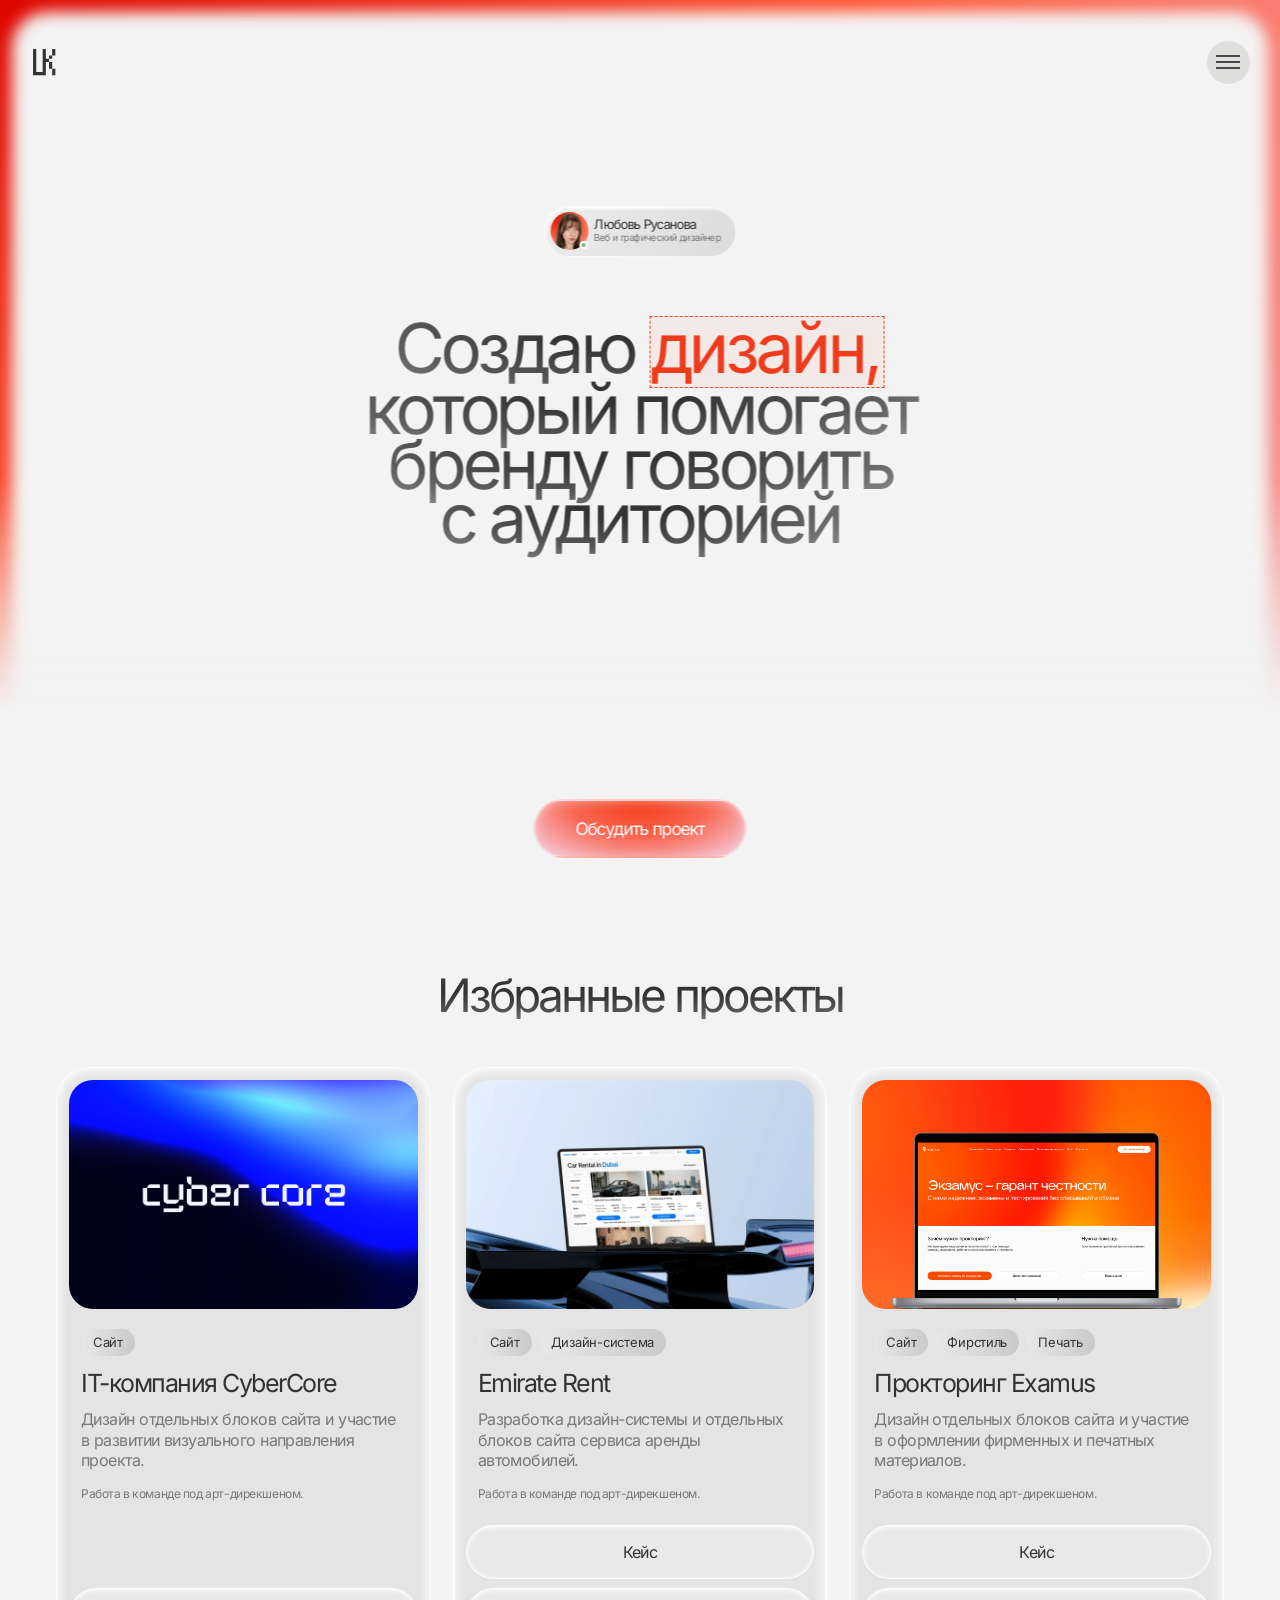
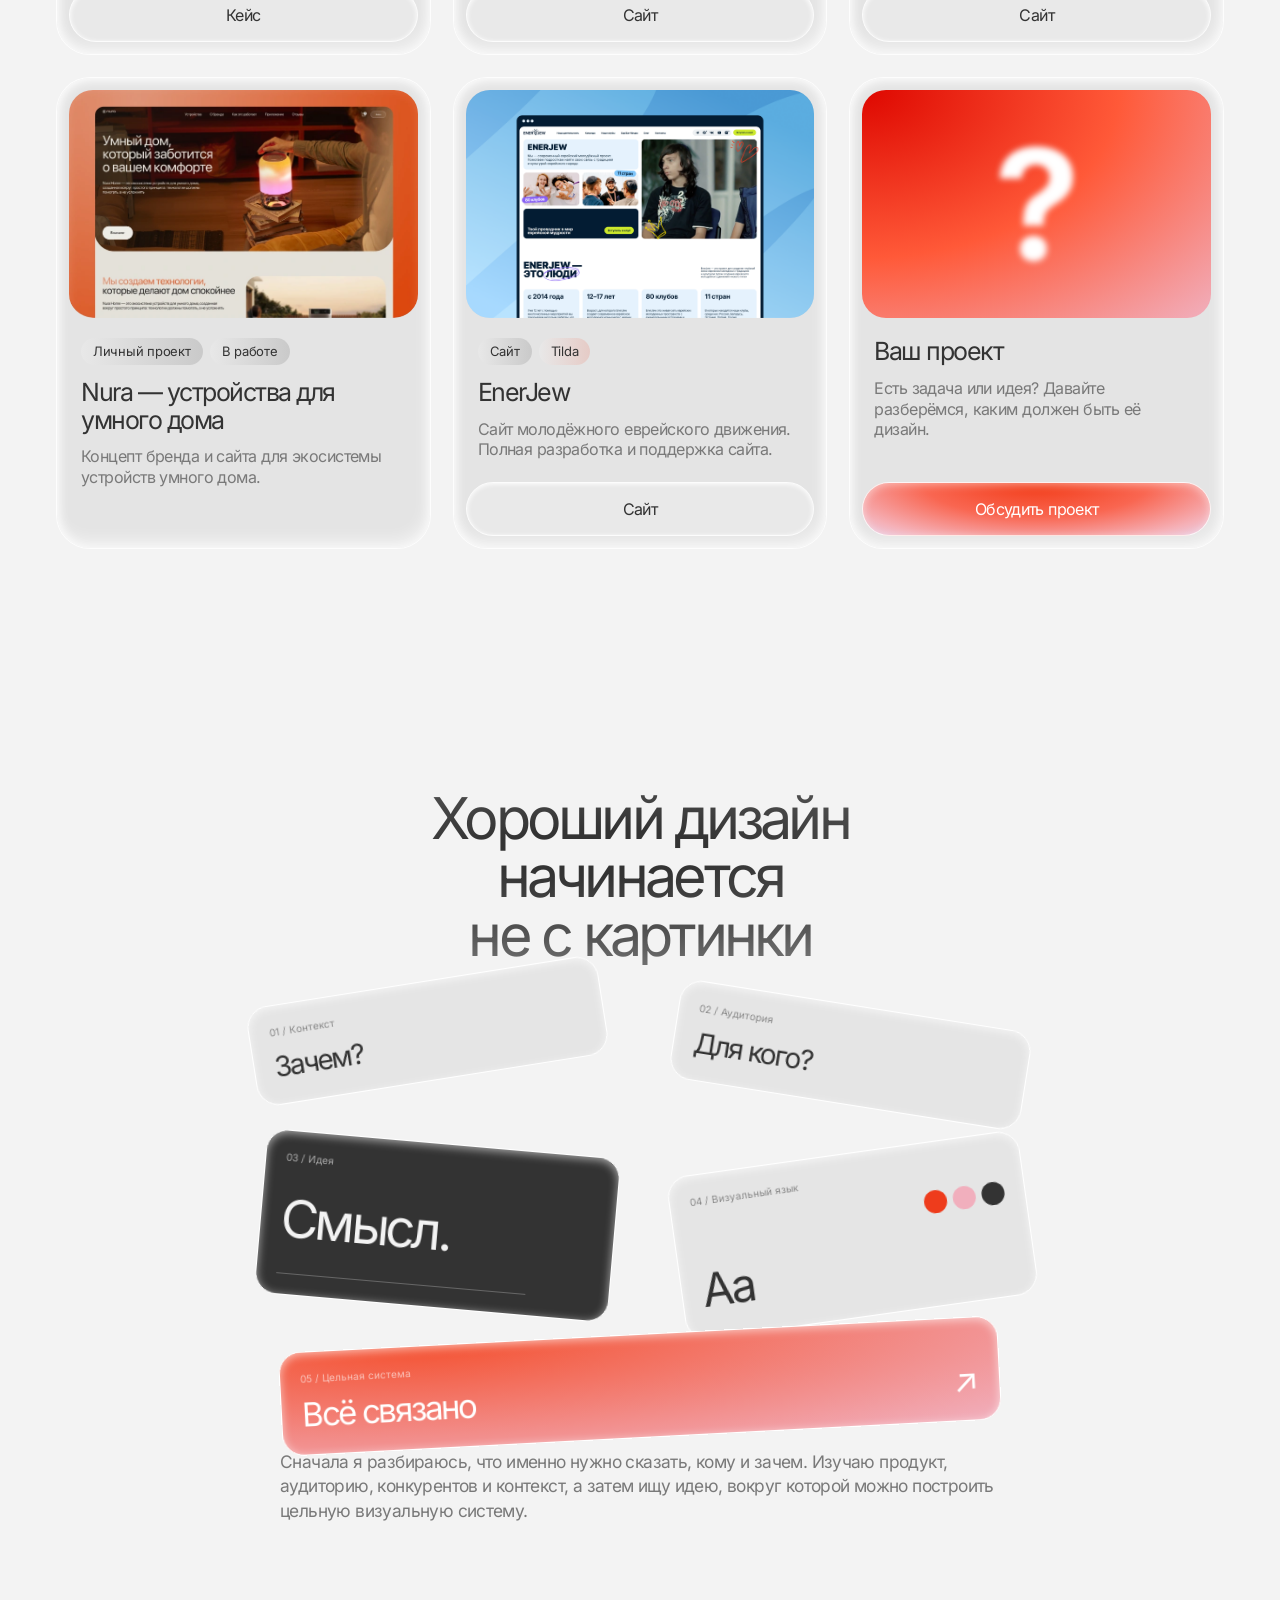
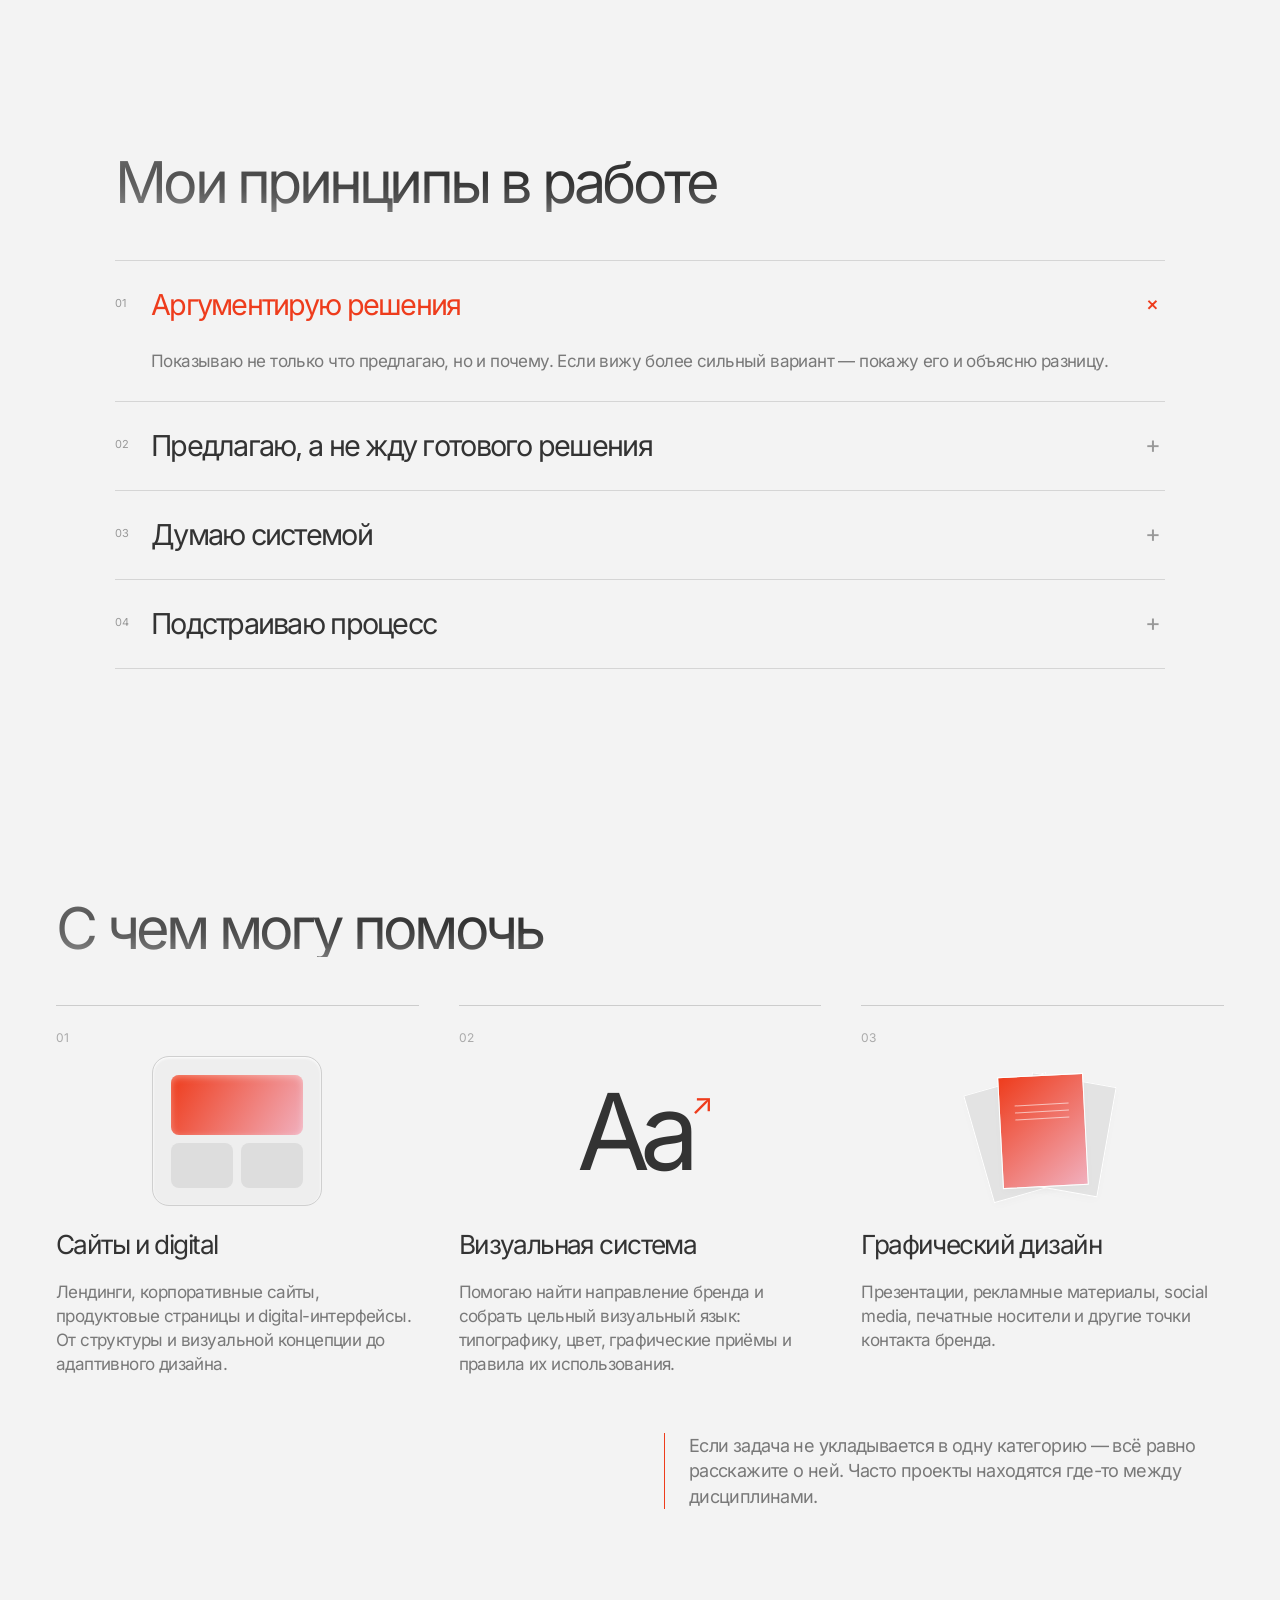
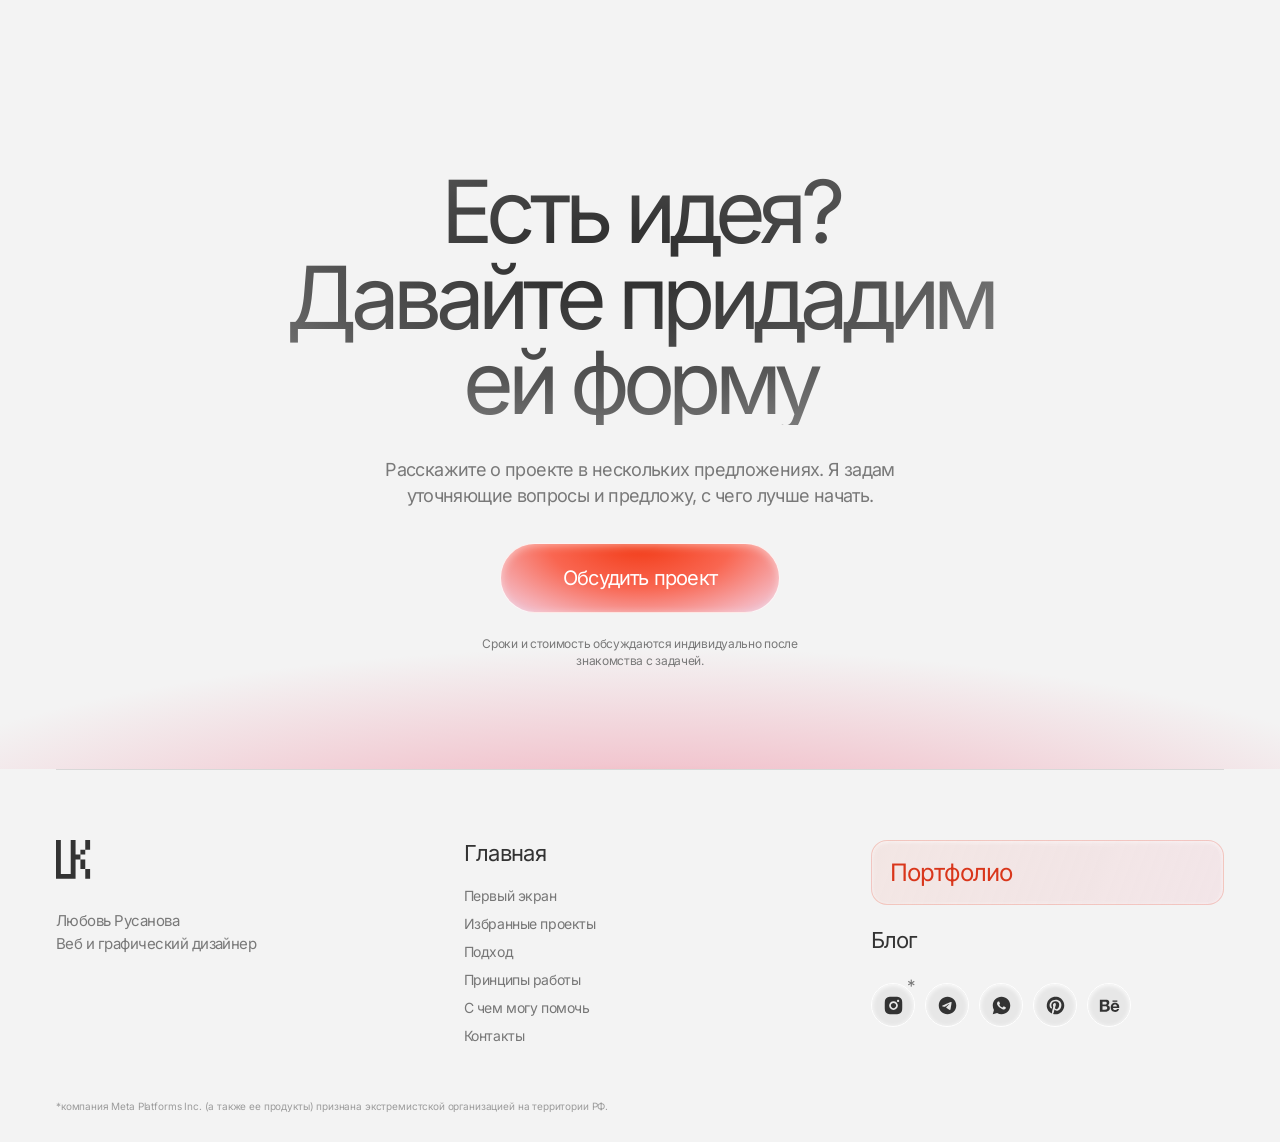
==== index.html @ 7ffeb64b "Update portfolio projects, navigation and visual refinements" ====
<!doctype html>
<html lang="ru">
<head>
  <meta charset="UTF-8">
  <meta name="viewport" content="width=device-width, initial-scale=1">
  <meta name="theme-color" content="#f3f3f3">
  <meta name="description" content="Любовь Русанова — веб и графический дизайнер. Создаю дизайн, который помогает бренду говорить с аудиторией.">
  <title>Любовь Русанова — дизайнер</title>
  <link rel="icon" type="image/svg+xml" href="assets/LK.svg">
  <link rel="preload" href="assets/inter.ttf" as="font" type="font/ttf" crossorigin>
  <link rel="stylesheet" href="style.css">
  <link rel="stylesheet" href="sections.css">
  <link rel="stylesheet" href="pages.css">
<link rel="stylesheet" href="/refinements.css">
</head>
<body>
    <header class="header entrance">
      <a class="logo" href="/#home" aria-label="Любовь Русанова — главная">
        <img src="/assets/LK.svg" width="21" height="24" alt="LK">
        <img class="glitch-part glitch-a" src="/assets/LK.svg" alt="" aria-hidden="true">
        <img class="glitch-part glitch-b" src="/assets/LK.svg" alt="" aria-hidden="true">
      </a>
      <button class="menu" type="button" aria-label="Открыть меню" aria-expanded="false" aria-controls="site-menu"><svg class="menu-icon" width="24" height="14" viewBox="0 0 24 14" aria-hidden="true"><path d="M0 1H24 M0 7H24 M0 13H24" fill="none" stroke="currentColor" stroke-width="2" shape-rendering="crispEdges"/></svg></button>
    </header>
    <nav class="menu-panel" id="site-menu" aria-label="Навигация по сайту" hidden><div class="nav-home"><a href="/">Главная</a><details><summary aria-label="Разделы главной страницы"><svg class="home-chevron" viewBox="0 0 24 24" aria-hidden="true"><path d="m6 9 6 6 6-6"/></svg></summary><div class="home-subnav"><a href="/#home">Первый экран</a><a href="/#projects">Избранные проекты</a><a href="/#approach">Подход</a><a href="/#collaboration">Принципы работы</a><a href="/#services">С чем могу помочь</a><a href="/#contact">Контакты</a></div></details></div><a class="portfolio-nav" href="/#projects">Портфолио <span class="portfolio-arrow" aria-hidden="true">→</span></a><a class="blog-nav" href="/blog/">Блог <span class="nav-arrow" aria-hidden="true">→</span></a><div class="nav-socials" aria-label="Социальные сети"><a class="social-circle" href="https://www.instagram.com/lyubakravchuk" target="_blank" rel="noopener noreferrer" aria-label="Instagram*"><svg aria-hidden="true" viewBox="0 0 24 24" fill="currentColor" xmlns="http://www.w3.org/2000/svg"><path d="M13.0281 2.00073C14.1535 2.00259 14.7238 2.00855 15.2166 2.02322L15.4107 2.02956C15.6349 2.03753 15.8561 2.04753 16.1228 2.06003C17.1869 2.1092 17.9128 2.27753 18.5503 2.52503C19.2094 2.7792 19.7661 3.12253 20.3219 3.67837C20.8769 4.2342 21.2203 4.79253 21.4753 5.45003C21.7219 6.0867 21.8903 6.81337 21.9403 7.87753C21.9522 8.1442 21.9618 8.3654 21.9697 8.58964L21.976 8.78373C21.9906 9.27647 21.9973 9.84686 21.9994 10.9723L22.0002 11.7179C22.0003 11.809 22.0003 11.903 22.0003 12L22.0002 12.2821L21.9996 13.0278C21.9977 14.1532 21.9918 14.7236 21.9771 15.2163L21.9707 15.4104C21.9628 15.6347 21.9528 15.8559 21.9403 16.1225C21.8911 17.1867 21.7219 17.9125 21.4753 18.55C21.2211 19.2092 20.8769 19.7659 20.3219 20.3217C19.7661 20.8767 19.2069 21.22 18.5503 21.475C17.9128 21.7217 17.1869 21.89 16.1228 21.94C15.8561 21.9519 15.6349 21.9616 15.4107 21.9694L15.2166 21.9757C14.7238 21.9904 14.1535 21.997 13.0281 21.9992L12.2824 22C12.1913 22 12.0973 22 12.0003 22L11.7182 22L10.9725 21.9993C9.8471 21.9975 9.27672 21.9915 8.78397 21.9768L8.58989 21.9705C8.36564 21.9625 8.14444 21.9525 7.87778 21.94C6.81361 21.8909 6.08861 21.7217 5.45028 21.475C4.79194 21.2209 4.23444 20.8767 3.67861 20.3217C3.12278 19.7659 2.78028 19.2067 2.52528 18.55C2.27778 17.9125 2.11028 17.1867 2.06028 16.1225C2.0484 15.8559 2.03871 15.6347 2.03086 15.4104L2.02457 15.2163C2.00994 14.7236 2.00327 14.1532 2.00111 13.0278L2.00098 10.9723C2.00284 9.84686 2.00879 9.27647 2.02346 8.78373L2.02981 8.58964C2.03778 8.3654 2.04778 8.1442 2.06028 7.87753C2.10944 6.81253 2.27778 6.08753 2.52528 5.45003C2.77944 4.7917 3.12278 4.2342 3.67861 3.67837C4.23444 3.12253 4.79278 2.78003 5.45028 2.52503C6.08778 2.27753 6.81278 2.11003 7.87778 2.06003C8.14444 2.04816 8.36564 2.03847 8.58989 2.03062L8.78397 2.02433C9.27672 2.00969 9.8471 2.00302 10.9725 2.00086L13.0281 2.00073ZM12.0003 7.00003C9.23738 7.00003 7.00028 9.23956 7.00028 12C7.00028 14.7629 9.23981 17 12.0003 17C14.7632 17 17.0003 14.7605 17.0003 12C17.0003 9.23713 14.7607 7.00003 12.0003 7.00003ZM12.0003 9.00003C13.6572 9.00003 15.0003 10.3427 15.0003 12C15.0003 13.6569 13.6576 15 12.0003 15C10.3434 15 9.00028 13.6574 9.00028 12C9.00028 10.3431 10.3429 9.00003 12.0003 9.00003ZM17.2503 5.50003C16.561 5.50003 16.0003 6.05994 16.0003 6.74918C16.0003 7.43843 16.5602 7.9992 17.2503 7.9992C17.9395 7.9992 18.5003 7.4393 18.5003 6.74918C18.5003 6.05994 17.9386 5.49917 17.2503 5.50003Z"/></svg><sup aria-hidden="true">*</sup></a><a class="social-circle" href="https://t.me/lyubakravchuk" target="_blank" rel="noopener noreferrer" aria-label="Telegram"><svg aria-hidden="true" viewBox="0 0 24 24" fill="currentColor" xmlns="http://www.w3.org/2000/svg"><path d="M22 12C22 17.5228 17.5228 22 12 22C6.47715 22 2 17.5228 2 12C2 6.47715 6.47715 2 12 2C17.5228 2 22 6.47715 22 12ZM12.3584 9.38246C11.3857 9.78702 9.4418 10.6244 6.5266 11.8945C6.05321 12.0827 5.80524 12.2669 5.78266 12.4469C5.74451 12.7513 6.12561 12.8711 6.64458 13.0343C6.71517 13.0565 6.78832 13.0795 6.8633 13.1039C7.37388 13.2698 8.06071 13.464 8.41776 13.4717C8.74164 13.4787 9.10313 13.3452 9.50222 13.0711C12.226 11.2325 13.632 10.3032 13.7203 10.2832C13.7826 10.269 13.8689 10.2513 13.9273 10.3032C13.9858 10.3552 13.98 10.4536 13.9739 10.48C13.9361 10.641 12.4401 12.0318 11.666 12.7515C11.4351 12.9661 11.2101 13.1853 10.9833 13.4039C10.509 13.8611 10.1533 14.204 11.003 14.764C11.8644 15.3317 12.7323 15.8982 13.5724 16.4971C13.9867 16.7925 14.359 17.0579 14.8188 17.0156C15.0861 16.991 15.3621 16.7397 15.5022 15.9903C15.8335 14.2193 16.4847 10.3821 16.6352 8.80083C16.6484 8.6623 16.6318 8.485 16.6185 8.40717C16.6052 8.32934 16.5773 8.21844 16.4762 8.13635C16.3563 8.03913 16.1714 8.01863 16.0887 8.02009C15.7125 8.02672 15.1355 8.22737 12.3584 9.38246Z"/></svg></a><a class="social-circle" href="https://wa.me/77751026931?text=" target="_blank" rel="noopener noreferrer" aria-label="WhatsApp"><svg aria-hidden="true" viewBox="0 0 24 24" fill="currentColor" xmlns="http://www.w3.org/2000/svg"><path d="M12.001 2C17.5238 2 22.001 6.47715 22.001 12C22.001 17.5228 17.5238 22 12.001 22C10.1671 22 8.44851 21.5064 6.97086 20.6447L2.00516 22L3.35712 17.0315C2.49494 15.5536 2.00098 13.8345 2.00098 12C2.00098 6.47715 6.47813 2 12.001 2ZM8.59339 7.30019L8.39232 7.30833C8.26293 7.31742 8.13607 7.34902 8.02057 7.40811C7.93392 7.45244 7.85348 7.51651 7.72709 7.63586C7.60774 7.74855 7.53857 7.84697 7.46569 7.94186C7.09599 8.4232 6.89729 9.01405 6.90098 9.62098C6.90299 10.1116 7.03043 10.5884 7.23169 11.0336C7.63982 11.9364 8.31288 12.8908 9.20194 13.7759C9.4155 13.9885 9.62473 14.2034 9.85034 14.402C10.9538 15.3736 12.2688 16.0742 13.6907 16.4482C13.6907 16.4482 14.2507 16.5342 14.2589 16.5347C14.4444 16.5447 14.6296 16.5313 14.8153 16.5218C15.1066 16.5068 15.391 16.428 15.6484 16.2909C15.8139 16.2028 15.8922 16.159 16.0311 16.0714C16.0311 16.0714 16.0737 16.0426 16.1559 15.9814C16.2909 15.8808 16.3743 15.81 16.4866 15.6934C16.5694 15.6074 16.6406 15.5058 16.6956 15.3913C16.7738 15.2281 16.8525 14.9166 16.8838 14.6579C16.9077 14.4603 16.9005 14.3523 16.8979 14.2854C16.8936 14.1778 16.8047 14.0671 16.7073 14.0201L16.1258 13.7587C16.1258 13.7587 15.2563 13.3803 14.7245 13.1377C14.6691 13.1124 14.6085 13.1007 14.5476 13.097C14.4142 13.0888 14.2647 13.1236 14.1696 13.2238C14.1646 13.2218 14.0984 13.279 13.3749 14.1555C13.335 14.2032 13.2415 14.3069 13.0798 14.2972C13.0554 14.2955 13.0311 14.292 13.0074 14.2858C12.9419 14.2685 12.8781 14.2457 12.8157 14.2193C12.692 14.1668 12.6486 14.1469 12.5641 14.1105C11.9868 13.8583 11.457 13.5209 10.9887 13.108C10.8631 12.9974 10.7463 12.8783 10.6259 12.7616C10.2057 12.3543 9.86169 11.9211 9.60577 11.4938C9.5918 11.4705 9.57027 11.4368 9.54708 11.3991C9.50521 11.331 9.45903 11.25 9.44455 11.1944C9.40738 11.0473 9.50599 10.9291 9.50599 10.9291C9.50599 10.9291 9.74939 10.663 9.86248 10.5183C9.97128 10.379 10.0652 10.2428 10.125 10.1457C10.2428 9.95633 10.2801 9.76062 10.2182 9.60963C9.93764 8.92565 9.64818 8.24536 9.34986 7.56894C9.29098 7.43545 9.11585 7.33846 8.95659 7.32007C8.90265 7.31384 8.84875 7.30758 8.79459 7.30402C8.66053 7.29748 8.5262 7.29892 8.39232 7.30833L8.59339 7.30019Z"/></svg></a><a class="social-circle" href="https://ru.pinterest.com/lubovwebdesign/" target="_blank" rel="noopener noreferrer" aria-label="Pinterest"><svg aria-hidden="true" viewBox="0 0 24 24" fill="currentColor" xmlns="http://www.w3.org/2000/svg"><path d="M13.3717 2.09442C8.42512 1.41268 3.73383 4.48505 2.38064 9.29256C1.02745 14.1001 3.42711 19.1692 8.00271 21.1689C7.94264 20.4008 7.99735 19.628 8.16502 18.8761C8.34964 18.0374 9.46121 13.4132 9.46121 13.4132C9.23971 12.9173 9.12893 12.379 9.13659 11.8359C9.13659 10.3509 9.99353 9.24295 11.0597 9.24295C11.4472 9.23718 11.8181 9.40028 12.0758 9.68981C12.3335 9.97934 12.4526 10.3667 12.402 10.751C12.402 11.6512 11.8236 13.0131 11.5228 14.2903C11.4014 14.7656 11.5131 15.2703 11.8237 15.65C12.1343 16.0296 12.6069 16.2389 13.0967 16.2139C14.9944 16.2139 16.2675 13.7825 16.2675 10.9126C16.2675 8.71205 14.8098 7.0655 12.1243 7.0655C10.826 7.01531 9.56388 7.4996 8.63223 8.40543C7.70057 9.31126 7.18084 10.5595 7.19423 11.859C7.16563 12.5722 7.39566 13.2717 7.84194 13.8287C8.01361 13.9564 8.07985 14.1825 8.00425 14.3827C7.9581 14.5673 7.84194 15.0059 7.79578 15.1675C7.77632 15.278 7.70559 15.3728 7.60516 15.4228C7.50473 15.4729 7.38651 15.4724 7.28654 15.4214C5.9019 14.8674 5.24957 13.3439 5.24957 11.6051C5.24957 8.75822 7.63424 5.3497 12.4036 5.3497C16.1998 5.3497 18.723 8.1273 18.723 11.0972C18.723 15.0059 16.5468 17.9451 13.3298 17.9451C12.3526 17.9761 11.4273 17.5061 10.8759 16.6986C10.8759 16.6986 10.2974 19.0146 10.1835 19.4531C9.95101 20.2099 9.60779 20.9281 9.16505 21.5844C10.0877 21.8643 11.0471 22.0044 12.0113 22C14.6636 22.0017 17.2078 20.9484 19.0829 19.072C20.958 17.1957 22.0099 14.6504 22.0069 11.9975C22.004 7.00306 18.3183 2.77616 13.3717 2.09442Z"/></svg></a><a class="social-circle" href="https://www.behance.net/lyubakravchuk" target="_blank" rel="noopener noreferrer" aria-label="Behance"><svg aria-hidden="true" viewBox="0 0 24 24" fill="currentColor" xmlns="http://www.w3.org/2000/svg"><path d="M7.44262 5.34998C8.08197 5.34998 8.67213 5.39945 9.21311 5.54786C9.7541 5.6468 10.1967 5.84468 10.5902 6.09203C10.9836 6.33938 11.2787 6.68566 11.4754 7.13089C11.6721 7.57612 11.7705 8.12029 11.7705 8.71393C11.7705 9.40651 11.623 10.0002 11.2787 10.4454C10.9836 10.8906 10.4918 11.2864 9.90164 11.5832C10.7377 11.8305 11.377 12.2758 11.7705 12.8694C12.1639 13.463 12.4098 14.2051 12.4098 15.0461C12.4098 15.7387 12.2623 16.3323 12.0164 16.827C11.7705 17.3217 11.377 17.7669 10.9344 18.0638C10.4918 18.3606 9.95082 18.6079 9.36066 18.7563C8.77049 18.9047 8.18033 19.0037 7.59016 19.0037H1V5.34998H7.44262ZM7.04918 10.8906C7.59016 10.8906 8.03279 10.7422 8.37705 10.4949C8.72131 10.2475 8.86885 9.80227 8.86885 9.2581C8.86885 8.96128 8.81967 8.66446 8.72131 8.46658C8.62295 8.2687 8.47541 8.12029 8.27869 7.97188C8.08197 7.87294 7.88525 7.774 7.63934 7.72453C7.39344 7.67506 7.14754 7.67506 6.85246 7.67506H4V10.8906H7.04918ZM7.19672 16.7281C7.4918 16.7281 7.78689 16.6786 8.03279 16.6291C8.27869 16.5797 8.52459 16.4807 8.72131 16.3323C8.91803 16.1839 9.06557 16.0355 9.21311 15.7881C9.31148 15.5408 9.40984 15.244 9.40984 14.8977C9.40984 14.2051 9.21312 13.7104 8.81967 13.3641C8.42623 13.0673 7.88525 12.9189 7.2459 12.9189H4V16.7281H7.19672ZM16.6885 16.6786C17.082 17.0744 17.6721 17.2722 18.459 17.2722C19 17.2722 19.4918 17.1238 19.8852 16.8765C20.2787 16.5797 20.5246 16.2828 20.623 15.986H23.0328C22.6393 17.1733 22.0492 18.0143 21.2623 18.5585C20.4754 19.0532 19.541 19.35 18.4098 19.35C17.6229 19.35 16.9344 19.2016 16.2951 18.9542C15.6557 18.7069 15.1639 18.3606 14.7213 17.8659C14.2787 17.4206 13.9344 16.8765 13.7377 16.2334C13.4918 15.5903 13.3934 14.8977 13.3934 14.1062C13.3934 13.3641 13.4918 12.6715 13.7377 12.0284C13.9836 11.3853 14.3279 10.8411 14.7705 10.3464C15.2131 9.90121 15.7541 9.50545 16.3443 9.2581C16.9836 9.01075 17.6229 8.86234 18.4098 8.86234C19.2459 8.86234 19.9836 9.01075 20.623 9.35704C21.2623 9.70333 21.7541 10.0991 22.1475 10.6927C22.541 11.2369 22.8361 11.88 23.0328 12.5726C23.1311 13.2652 23.1803 13.9577 23.1311 14.7493H16C16 15.5408 16.2951 16.2828 16.6885 16.6786ZM19.7869 11.4843C19.4426 11.138 18.9016 10.9401 18.2623 10.9401C17.8197 10.9401 17.4754 11.039 17.1803 11.1874C16.8852 11.3358 16.6885 11.5337 16.4918 11.7316C16.2951 11.9295 16.1967 12.1768 16.1475 12.4242C16.0984 12.6715 16.0492 12.8694 16.0492 13.0673H20.4754C20.3771 12.3252 20.1311 11.8305 19.7869 11.4843ZM15.459 6.2899H20.9672V7.62559H15.459V6.2899Z"/></svg></a></div></nav>
  <main>
  <section class="hero" id="home" aria-label="Любовь Русанова — дизайнер">
    <div class="edge-glow" aria-hidden="true"></div>
    <div class="profile entrance">
      <div class="avatar"><img src="assets/portrait.png" alt="Любовь Русанова"><span class="status" aria-label="Открыта к проектам"></span></div>
      <div class="profile-copy"><div class="name">Любовь Русанова</div><div class="role">Веб и графический дизайнер</div></div>
    </div>
    <h1 class="headline entrance"><span class="line first">Создаю <span class="selected">дизайн,<span class="designer-cursor" aria-hidden="true"><svg width="25" height="30" viewBox="0 0 25 30"><defs><linearGradient id="cursor-gradient" x2=".6" y2="1"><stop stop-color="#ee3c1c"/><stop offset="1" stop-color="#f1afbd"/></linearGradient></defs><path d="M2 2 22 17 12 18 7 27Z" fill="url(#cursor-gradient)" stroke="#fff" stroke-width="1.3"/></svg><span>Любовь</span></span></span></span><span class="line second">который помогает</span><span class="line third">бренду говорить</span><span class="line fourth">с аудиторией</span></h1>
    <a class="cta entrance" href="https://t.me/lyubakravchuk" target="_blank" rel="noopener noreferrer">Обсудить проект</a>
  </section>

  <section class="projects section-shell" id="projects" aria-labelledby="projects-heading">
    <div class="section-heading reveal"><h2 id="projects-heading">Избранные проекты</h2></div>
    <div class="project-grid">
      <article class="project-card reveal" data-project="cybercore">
        <img class="project-image" src="assets/cybercore-cover.png" alt="IT-компания CyberCore — превью проекта" width="754" height="494" loading="lazy">
        <div class="project-copy"><div class="tags"><span>Сайт</span></div>
        <h3>IT-компания CyberCore</h3><p>Дизайн отдельных блоков сайта и участие в развитии визуального направления проекта.</p><p class="project-note">Работа в команде под арт-дирекшеном.</p></div>
        
      <div class="project-actions"><a class="soft-button" href="https://www.behance.net/gallery/222934079/CYBER-CORE-Brand-identity-Web-design" target="_blank" rel="noopener noreferrer">Кейс</a></div></article>
      <article class="project-card reveal" data-project="emirate">
        <img class="project-image" src="assets/emirate.webp" alt="Аренда автомобилей в Дубае — превью проекта" width="754" height="494" loading="lazy">
        <div class="project-copy"><div class="tags"><span>Сайт</span><span>Дизайн-система</span></div>
        <h3>Emirate Rent</h3><p>Разработка дизайн-системы и отдельных блоков сайта сервиса аренды автомобилей.</p><p class="project-note">Работа в команде под арт-дирекшеном.</p></div>
        
      <div class="project-actions"><a class="soft-button" href="https://www.behance.net/gallery/212806997/Emiraterent-Car-Rental-Service-in-Dubai" target="_blank" rel="noopener noreferrer">Кейс</a><a class="soft-button" href="http://emiarate.rent/" target="_blank" rel="noopener noreferrer">Сайт</a></div></article>
      <article class="project-card reveal" data-project="examus">
        <img class="project-image" src="assets/examus-cover.png" alt="Прокторинг Examus — превью проекта" width="754" height="494" loading="lazy">
        <div class="project-copy"><div class="tags"><span>Сайт</span><span>Фирстиль</span><span>Печать</span></div>
        <h3>Прокторинг Examus</h3><p>Дизайн отдельных блоков сайта и участие в оформлении фирменных и печатных материалов.</p><p class="project-note">Работа в команде под арт-дирекшеном.</p></div>
        
      <div class="project-actions"><a class="soft-button" href="https://www.behance.net/gallery/212358379/sistema-proktoringa-ekzamus-rebrending" target="_blank" rel="noopener noreferrer">Кейс</a><a class="soft-button" href="https://ru.examus.net/" target="_blank" rel="noopener noreferrer">Сайт</a></div></article>
      <article class="project-card reveal" data-project="nura">
        <img class="project-image" src="assets/nura.webp" alt="Nura — устройства для умного дома — превью проекта" width="754" height="494" loading="lazy">
        <div class="project-copy"><div class="tags"><span>Личный проект</span><span>В работе</span></div>
        <h3>Nura — устройства для умного дома</h3><p>Концепт бренда и сайта для экосистемы устройств умного дома.</p></div>
        
      </article>
      <article class="project-card reveal" data-project="enerjew"><img class="project-image" src="assets/enerjew-cover.png" alt="Сайт молодёжного еврейского движения EnerJew" loading="lazy"><div class="project-copy"><div class="tags"><span>Сайт</span><span class="tag-accent">Tilda</span></div><h3>EnerJew</h3><p>Сайт молодёжного еврейского движения. Полная разработка и поддержка сайта.</p></div><div class="project-actions"><a class="soft-button" href="https://enerjew.org" target="_blank" rel="noopener noreferrer">Сайт</a></div></article>
<article class="project-card project-invite reveal">
        <div class="project-question" aria-hidden="true"><div class="floating-symbol"><span class="question-symbol">?</span><span class="heart-symbol"></span></div></div>
        <div class="invite-copy"><div class="project-copy"><h3>Ваш проект</h3><p>Есть задача или идея? Давайте разберёмся, каким должен быть её дизайн.</p></div><a class="glow-button" href="https://t.me/lyubakravchuk" target="_blank" rel="noopener noreferrer">Обсудить проект</a></div>
      </article>
    </div>
  </section>
<section class="approach section-shell" id="approach" aria-labelledby="approach-heading"><div class="approach-stack"><div class="reveal"><h2 id="approach-heading">Хороший дизайн<br>начинается<br><span class="muted">не с картинки</span></h2></div><div class="assembly" aria-label="От отдельных элементов к цельной визуальной системе"><div class="assembly-board" aria-hidden="true">
          <div class="piece piece-a"><span>01 / Контекст</span><b>Зачем?</b></div>
          <div class="piece piece-b"><span>02 / Аудитория</span><b>Для кого?</b></div>
          <div class="piece piece-c"><span>03 / Идея</span><b>Смысл.</b><div class="type-line"></div></div>
          <div class="piece piece-d"><span>04 / Визуальный язык</span><div class="swatches"><i></i><i></i><i></i></div><b>Aa</b></div>
          <div class="piece piece-e"><span>05 / Цельная система</span><b>Всё связано <span>↗</span></b></div>
        </div></div><div class="approach-copy reveal"><p>Сначала я разбираюсь, что именно нужно сказать, кому и зачем. Изучаю продукт, аудиторию, конкурентов и контекст, а затем ищу идею, вокруг которой можно построить цельную визуальную систему.</p></div></div></section>
  <section class="collaboration section-shell" id="collaboration" aria-labelledby="collaboration-heading">
    <div class="section-heading reveal"><h2 id="collaboration-heading">Мои принципы в работе</h2></div>
    <div class="collaboration-grid">
      <div class="principles reveal">
        <details class="principle" name="principles" open><summary><span class="row-number">01</span><h3>Аргументирую решения</h3><span class="expand-icon" aria-hidden="true">+</span></summary><p>Показываю не только что предлагаю, но и почему. Если вижу более сильный вариант — покажу его и объясню разницу.</p></details>
        <details class="principle" name="principles"><summary><span class="row-number">02</span><h3>Предлагаю, а не жду готового решения</h3><span class="expand-icon" aria-hidden="true">+</span></summary><p>Ко мне необязательно приходить с идеальным ТЗ. Я задаю вопросы, помогаю собрать задачу и предлагаю варианты реализации.</p></details>
        <details class="principle" name="principles"><summary><span class="row-number">03</span><h3>Думаю системой</h3><span class="expand-icon" aria-hidden="true">+</span></summary><p>Мне важно, чтобы шрифт, цвет, композиция, графика и взаимодействие пользователя говорили на одном визуальном языке.</p></details>
        <details class="principle" name="principles"><summary><span class="row-number">04</span><h3>Подстраиваю процесс</h3><span class="expand-icon" aria-hidden="true">+</span></summary><p>Кому-то нужна максимальная прозрачность и регулярные созвоны, кому-то — короткие апдейты и минимум отвлечений. Формат коммуникации выбираем под проект.</p></details>
      </div>
    </div>
  </section>
  <section class="services section-shell" id="services" aria-labelledby="services-heading">
    <div class="section-heading reveal"><h2 id="services-heading">С чем могу помочь</h2></div>
    <div class="services-grid">
      <article class="service reveal"><span class="service-number">01</span><div class="service-symbol web-symbol" aria-hidden="true"><i></i><i></i><i></i></div><h3>Сайты и digital</h3><p>Лендинги, корпоративные сайты, продуктовые страницы и digital-интерфейсы. От структуры и визуальной концепции до адаптивного дизайна.</p></article>
      <article class="service reveal"><span class="service-number">02</span><div class="service-symbol type-symbol" aria-hidden="true">Aa<span>↗</span></div><h3>Визуальная система</h3><p>Помогаю найти направление бренда и собрать цельный визуальный язык: типографику, цвет, графические приёмы и правила их использования.</p></article>
      <article class="service reveal"><span class="service-number">03</span><div class="service-symbol print-symbol" aria-hidden="true"><i></i><i></i><i></i></div><h3>Графический дизайн</h3><p>Презентации, рекламные материалы, social media, печатные носители и другие точки контакта бренда.</p></article>
    </div>
    <p class="services-note reveal">Если задача не укладывается в одну категорию — всё равно расскажите о ней. Часто проекты находятся где-то между дисциплинами.</p>
  </section>
  
  
  <section class="contact-section" id="contact" aria-labelledby="contact-heading"><div class="contact-glow" aria-hidden="true"></div><div class="contact-content reveal"><h2 id="contact-heading">Есть идея?<br><span>Давайте придадим<br>ей форму</span></h2><p>Расскажите о проекте в нескольких предложениях. Я задам уточняющие вопросы и предложу, с чего лучше начать.</p><a class="glow-button" href="https://t.me/lyubakravchuk" target="_blank" rel="noopener noreferrer">Обсудить проект</a><p class="contact-note">Сроки и стоимость обсуждаются индивидуально после знакомства с задачей.</p></div></section>
  </main>

<footer class="site-footer"><div class="footer-main"><div class="footer-brand"><a href="/" aria-label="На главную"><img src="/assets/LK.svg" width="35" height="40" alt="LK"></a><p>Любовь Русанова<br>Веб и графический дизайнер</p></div><nav class="footer-home" aria-label="Разделы главной"><a class="footer-heading" href="/">Главная</a><a href="/#home">Первый экран</a><a href="/#projects">Избранные проекты</a><a href="/#approach">Подход</a><a href="/#collaboration">Принципы работы</a><a href="/#services">С чем могу помочь</a><a href="/#contact">Контакты</a></nav><div class="footer-other"><a class="portfolio-nav" href="/#projects">Портфолио <span class="portfolio-arrow" aria-hidden="true">→</span></a><a href="/blog/">Блог</a><div class="nav-socials" aria-label="Социальные сети"><a class="social-circle" href="https://www.instagram.com/lyubakravchuk" target="_blank" rel="noopener noreferrer" aria-label="Instagram*"><svg aria-hidden="true" viewBox="0 0 24 24" fill="currentColor" xmlns="http://www.w3.org/2000/svg"><path d="M13.0281 2.00073C14.1535 2.00259 14.7238 2.00855 15.2166 2.02322L15.4107 2.02956C15.6349 2.03753 15.8561 2.04753 16.1228 2.06003C17.1869 2.1092 17.9128 2.27753 18.5503 2.52503C19.2094 2.7792 19.7661 3.12253 20.3219 3.67837C20.8769 4.2342 21.2203 4.79253 21.4753 5.45003C21.7219 6.0867 21.8903 6.81337 21.9403 7.87753C21.9522 8.1442 21.9618 8.3654 21.9697 8.58964L21.976 8.78373C21.9906 9.27647 21.9973 9.84686 21.9994 10.9723L22.0002 11.7179C22.0003 11.809 22.0003 11.903 22.0003 12L22.0002 12.2821L21.9996 13.0278C21.9977 14.1532 21.9918 14.7236 21.9771 15.2163L21.9707 15.4104C21.9628 15.6347 21.9528 15.8559 21.9403 16.1225C21.8911 17.1867 21.7219 17.9125 21.4753 18.55C21.2211 19.2092 20.8769 19.7659 20.3219 20.3217C19.7661 20.8767 19.2069 21.22 18.5503 21.475C17.9128 21.7217 17.1869 21.89 16.1228 21.94C15.8561 21.9519 15.6349 21.9616 15.4107 21.9694L15.2166 21.9757C14.7238 21.9904 14.1535 21.997 13.0281 21.9992L12.2824 22C12.1913 22 12.0973 22 12.0003 22L11.7182 22L10.9725 21.9993C9.8471 21.9975 9.27672 21.9915 8.78397 21.9768L8.58989 21.9705C8.36564 21.9625 8.14444 21.9525 7.87778 21.94C6.81361 21.8909 6.08861 21.7217 5.45028 21.475C4.79194 21.2209 4.23444 20.8767 3.67861 20.3217C3.12278 19.7659 2.78028 19.2067 2.52528 18.55C2.27778 17.9125 2.11028 17.1867 2.06028 16.1225C2.0484 15.8559 2.03871 15.6347 2.03086 15.4104L2.02457 15.2163C2.00994 14.7236 2.00327 14.1532 2.00111 13.0278L2.00098 10.9723C2.00284 9.84686 2.00879 9.27647 2.02346 8.78373L2.02981 8.58964C2.03778 8.3654 2.04778 8.1442 2.06028 7.87753C2.10944 6.81253 2.27778 6.08753 2.52528 5.45003C2.77944 4.7917 3.12278 4.2342 3.67861 3.67837C4.23444 3.12253 4.79278 2.78003 5.45028 2.52503C6.08778 2.27753 6.81278 2.11003 7.87778 2.06003C8.14444 2.04816 8.36564 2.03847 8.58989 2.03062L8.78397 2.02433C9.27672 2.00969 9.8471 2.00302 10.9725 2.00086L13.0281 2.00073ZM12.0003 7.00003C9.23738 7.00003 7.00028 9.23956 7.00028 12C7.00028 14.7629 9.23981 17 12.0003 17C14.7632 17 17.0003 14.7605 17.0003 12C17.0003 9.23713 14.7607 7.00003 12.0003 7.00003ZM12.0003 9.00003C13.6572 9.00003 15.0003 10.3427 15.0003 12C15.0003 13.6569 13.6576 15 12.0003 15C10.3434 15 9.00028 13.6574 9.00028 12C9.00028 10.3431 10.3429 9.00003 12.0003 9.00003ZM17.2503 5.50003C16.561 5.50003 16.0003 6.05994 16.0003 6.74918C16.0003 7.43843 16.5602 7.9992 17.2503 7.9992C17.9395 7.9992 18.5003 7.4393 18.5003 6.74918C18.5003 6.05994 17.9386 5.49917 17.2503 5.50003Z"/></svg><sup aria-hidden="true">*</sup></a><a class="social-circle" href="https://t.me/lyubakravchuk" target="_blank" rel="noopener noreferrer" aria-label="Telegram"><svg aria-hidden="true" viewBox="0 0 24 24" fill="currentColor" xmlns="http://www.w3.org/2000/svg"><path d="M22 12C22 17.5228 17.5228 22 12 22C6.47715 22 2 17.5228 2 12C2 6.47715 6.47715 2 12 2C17.5228 2 22 6.47715 22 12ZM12.3584 9.38246C11.3857 9.78702 9.4418 10.6244 6.5266 11.8945C6.05321 12.0827 5.80524 12.2669 5.78266 12.4469C5.74451 12.7513 6.12561 12.8711 6.64458 13.0343C6.71517 13.0565 6.78832 13.0795 6.8633 13.1039C7.37388 13.2698 8.06071 13.464 8.41776 13.4717C8.74164 13.4787 9.10313 13.3452 9.50222 13.0711C12.226 11.2325 13.632 10.3032 13.7203 10.2832C13.7826 10.269 13.8689 10.2513 13.9273 10.3032C13.9858 10.3552 13.98 10.4536 13.9739 10.48C13.9361 10.641 12.4401 12.0318 11.666 12.7515C11.4351 12.9661 11.2101 13.1853 10.9833 13.4039C10.509 13.8611 10.1533 14.204 11.003 14.764C11.8644 15.3317 12.7323 15.8982 13.5724 16.4971C13.9867 16.7925 14.359 17.0579 14.8188 17.0156C15.0861 16.991 15.3621 16.7397 15.5022 15.9903C15.8335 14.2193 16.4847 10.3821 16.6352 8.80083C16.6484 8.6623 16.6318 8.485 16.6185 8.40717C16.6052 8.32934 16.5773 8.21844 16.4762 8.13635C16.3563 8.03913 16.1714 8.01863 16.0887 8.02009C15.7125 8.02672 15.1355 8.22737 12.3584 9.38246Z"/></svg></a><a class="social-circle" href="https://wa.me/77751026931?text=" target="_blank" rel="noopener noreferrer" aria-label="WhatsApp"><svg aria-hidden="true" viewBox="0 0 24 24" fill="currentColor" xmlns="http://www.w3.org/2000/svg"><path d="M12.001 2C17.5238 2 22.001 6.47715 22.001 12C22.001 17.5228 17.5238 22 12.001 22C10.1671 22 8.44851 21.5064 6.97086 20.6447L2.00516 22L3.35712 17.0315C2.49494 15.5536 2.00098 13.8345 2.00098 12C2.00098 6.47715 6.47813 2 12.001 2ZM8.59339 7.30019L8.39232 7.30833C8.26293 7.31742 8.13607 7.34902 8.02057 7.40811C7.93392 7.45244 7.85348 7.51651 7.72709 7.63586C7.60774 7.74855 7.53857 7.84697 7.46569 7.94186C7.09599 8.4232 6.89729 9.01405 6.90098 9.62098C6.90299 10.1116 7.03043 10.5884 7.23169 11.0336C7.63982 11.9364 8.31288 12.8908 9.20194 13.7759C9.4155 13.9885 9.62473 14.2034 9.85034 14.402C10.9538 15.3736 12.2688 16.0742 13.6907 16.4482C13.6907 16.4482 14.2507 16.5342 14.2589 16.5347C14.4444 16.5447 14.6296 16.5313 14.8153 16.5218C15.1066 16.5068 15.391 16.428 15.6484 16.2909C15.8139 16.2028 15.8922 16.159 16.0311 16.0714C16.0311 16.0714 16.0737 16.0426 16.1559 15.9814C16.2909 15.8808 16.3743 15.81 16.4866 15.6934C16.5694 15.6074 16.6406 15.5058 16.6956 15.3913C16.7738 15.2281 16.8525 14.9166 16.8838 14.6579C16.9077 14.4603 16.9005 14.3523 16.8979 14.2854C16.8936 14.1778 16.8047 14.0671 16.7073 14.0201L16.1258 13.7587C16.1258 13.7587 15.2563 13.3803 14.7245 13.1377C14.6691 13.1124 14.6085 13.1007 14.5476 13.097C14.4142 13.0888 14.2647 13.1236 14.1696 13.2238C14.1646 13.2218 14.0984 13.279 13.3749 14.1555C13.335 14.2032 13.2415 14.3069 13.0798 14.2972C13.0554 14.2955 13.0311 14.292 13.0074 14.2858C12.9419 14.2685 12.8781 14.2457 12.8157 14.2193C12.692 14.1668 12.6486 14.1469 12.5641 14.1105C11.9868 13.8583 11.457 13.5209 10.9887 13.108C10.8631 12.9974 10.7463 12.8783 10.6259 12.7616C10.2057 12.3543 9.86169 11.9211 9.60577 11.4938C9.5918 11.4705 9.57027 11.4368 9.54708 11.3991C9.50521 11.331 9.45903 11.25 9.44455 11.1944C9.40738 11.0473 9.50599 10.9291 9.50599 10.9291C9.50599 10.9291 9.74939 10.663 9.86248 10.5183C9.97128 10.379 10.0652 10.2428 10.125 10.1457C10.2428 9.95633 10.2801 9.76062 10.2182 9.60963C9.93764 8.92565 9.64818 8.24536 9.34986 7.56894C9.29098 7.43545 9.11585 7.33846 8.95659 7.32007C8.90265 7.31384 8.84875 7.30758 8.79459 7.30402C8.66053 7.29748 8.5262 7.29892 8.39232 7.30833L8.59339 7.30019Z"/></svg></a><a class="social-circle" href="https://ru.pinterest.com/lubovwebdesign/" target="_blank" rel="noopener noreferrer" aria-label="Pinterest"><svg aria-hidden="true" viewBox="0 0 24 24" fill="currentColor" xmlns="http://www.w3.org/2000/svg"><path d="M13.3717 2.09442C8.42512 1.41268 3.73383 4.48505 2.38064 9.29256C1.02745 14.1001 3.42711 19.1692 8.00271 21.1689C7.94264 20.4008 7.99735 19.628 8.16502 18.8761C8.34964 18.0374 9.46121 13.4132 9.46121 13.4132C9.23971 12.9173 9.12893 12.379 9.13659 11.8359C9.13659 10.3509 9.99353 9.24295 11.0597 9.24295C11.4472 9.23718 11.8181 9.40028 12.0758 9.68981C12.3335 9.97934 12.4526 10.3667 12.402 10.751C12.402 11.6512 11.8236 13.0131 11.5228 14.2903C11.4014 14.7656 11.5131 15.2703 11.8237 15.65C12.1343 16.0296 12.6069 16.2389 13.0967 16.2139C14.9944 16.2139 16.2675 13.7825 16.2675 10.9126C16.2675 8.71205 14.8098 7.0655 12.1243 7.0655C10.826 7.01531 9.56388 7.4996 8.63223 8.40543C7.70057 9.31126 7.18084 10.5595 7.19423 11.859C7.16563 12.5722 7.39566 13.2717 7.84194 13.8287C8.01361 13.9564 8.07985 14.1825 8.00425 14.3827C7.9581 14.5673 7.84194 15.0059 7.79578 15.1675C7.77632 15.278 7.70559 15.3728 7.60516 15.4228C7.50473 15.4729 7.38651 15.4724 7.28654 15.4214C5.9019 14.8674 5.24957 13.3439 5.24957 11.6051C5.24957 8.75822 7.63424 5.3497 12.4036 5.3497C16.1998 5.3497 18.723 8.1273 18.723 11.0972C18.723 15.0059 16.5468 17.9451 13.3298 17.9451C12.3526 17.9761 11.4273 17.5061 10.8759 16.6986C10.8759 16.6986 10.2974 19.0146 10.1835 19.4531C9.95101 20.2099 9.60779 20.9281 9.16505 21.5844C10.0877 21.8643 11.0471 22.0044 12.0113 22C14.6636 22.0017 17.2078 20.9484 19.0829 19.072C20.958 17.1957 22.0099 14.6504 22.0069 11.9975C22.004 7.00306 18.3183 2.77616 13.3717 2.09442Z"/></svg></a><a class="social-circle" href="https://www.behance.net/lyubakravchuk" target="_blank" rel="noopener noreferrer" aria-label="Behance"><svg aria-hidden="true" viewBox="0 0 24 24" fill="currentColor" xmlns="http://www.w3.org/2000/svg"><path d="M7.44262 5.34998C8.08197 5.34998 8.67213 5.39945 9.21311 5.54786C9.7541 5.6468 10.1967 5.84468 10.5902 6.09203C10.9836 6.33938 11.2787 6.68566 11.4754 7.13089C11.6721 7.57612 11.7705 8.12029 11.7705 8.71393C11.7705 9.40651 11.623 10.0002 11.2787 10.4454C10.9836 10.8906 10.4918 11.2864 9.90164 11.5832C10.7377 11.8305 11.377 12.2758 11.7705 12.8694C12.1639 13.463 12.4098 14.2051 12.4098 15.0461C12.4098 15.7387 12.2623 16.3323 12.0164 16.827C11.7705 17.3217 11.377 17.7669 10.9344 18.0638C10.4918 18.3606 9.95082 18.6079 9.36066 18.7563C8.77049 18.9047 8.18033 19.0037 7.59016 19.0037H1V5.34998H7.44262ZM7.04918 10.8906C7.59016 10.8906 8.03279 10.7422 8.37705 10.4949C8.72131 10.2475 8.86885 9.80227 8.86885 9.2581C8.86885 8.96128 8.81967 8.66446 8.72131 8.46658C8.62295 8.2687 8.47541 8.12029 8.27869 7.97188C8.08197 7.87294 7.88525 7.774 7.63934 7.72453C7.39344 7.67506 7.14754 7.67506 6.85246 7.67506H4V10.8906H7.04918ZM7.19672 16.7281C7.4918 16.7281 7.78689 16.6786 8.03279 16.6291C8.27869 16.5797 8.52459 16.4807 8.72131 16.3323C8.91803 16.1839 9.06557 16.0355 9.21311 15.7881C9.31148 15.5408 9.40984 15.244 9.40984 14.8977C9.40984 14.2051 9.21312 13.7104 8.81967 13.3641C8.42623 13.0673 7.88525 12.9189 7.2459 12.9189H4V16.7281H7.19672ZM16.6885 16.6786C17.082 17.0744 17.6721 17.2722 18.459 17.2722C19 17.2722 19.4918 17.1238 19.8852 16.8765C20.2787 16.5797 20.5246 16.2828 20.623 15.986H23.0328C22.6393 17.1733 22.0492 18.0143 21.2623 18.5585C20.4754 19.0532 19.541 19.35 18.4098 19.35C17.6229 19.35 16.9344 19.2016 16.2951 18.9542C15.6557 18.7069 15.1639 18.3606 14.7213 17.8659C14.2787 17.4206 13.9344 16.8765 13.7377 16.2334C13.4918 15.5903 13.3934 14.8977 13.3934 14.1062C13.3934 13.3641 13.4918 12.6715 13.7377 12.0284C13.9836 11.3853 14.3279 10.8411 14.7705 10.3464C15.2131 9.90121 15.7541 9.50545 16.3443 9.2581C16.9836 9.01075 17.6229 8.86234 18.4098 8.86234C19.2459 8.86234 19.9836 9.01075 20.623 9.35704C21.2623 9.70333 21.7541 10.0991 22.1475 10.6927C22.541 11.2369 22.8361 11.88 23.0328 12.5726C23.1311 13.2652 23.1803 13.9577 23.1311 14.7493H16C16 15.5408 16.2951 16.2828 16.6885 16.6786ZM19.7869 11.4843C19.4426 11.138 18.9016 10.9401 18.2623 10.9401C17.8197 10.9401 17.4754 11.039 17.1803 11.1874C16.8852 11.3358 16.6885 11.5337 16.4918 11.7316C16.2951 11.9295 16.1967 12.1768 16.1475 12.4242C16.0984 12.6715 16.0492 12.8694 16.0492 13.0673H20.4754C20.3771 12.3252 20.1311 11.8305 19.7869 11.4843ZM15.459 6.2899H20.9672V7.62559H15.459V6.2899Z"/></svg></a></div></div></div><p class="legal-note">*компания Meta Platforms Inc. (а также ее продукты) признана экстремистской организацией на территории РФ.</p></footer>
  <script src="script.js"></script>
</body>
</html>
---- style.css ----
@font-face{font-family:Inter;src:url('assets/inter.ttf') format('truetype');font-style:normal;font-weight:400;font-display:swap}
:root{font-family:Inter,Arial,sans-serif;color:#333;background:#f3f3f3;font-synthesis:none;font-weight:400;letter-spacing:-.06em;-webkit-font-smoothing:antialiased}
*{box-sizing:border-box}body{margin:0}button,a{-webkit-tap-highlight-color:transparent}button{font:inherit;cursor:pointer}button:focus-visible,a:focus-visible{outline:2px solid #f33919;outline-offset:6px}
.hero{position:relative;isolation:isolate;height:100svh;min-height:480px;overflow:hidden;--u:min(1vw,1.7595svh)}
/* A full-bleed color field stays opaque at the viewport edge.
   Only the inset paper layer is blurred, keeping the top free of white gaps. */
.edge-glow{position:absolute;z-index:-1;inset:0;overflow:hidden;pointer-events:none;background:radial-gradient(ellipse farthest-corner at 0% 0%,#de0700 0%,#ff5938 48%,#f1afbd 100%);mask-image:linear-gradient(#000 0%,#000 53%,transparent 79%)}
.edge-glow:before{content:"";position:absolute;inset:calc(.95 * var(--u)) calc(.95 * var(--u)) calc(-5 * var(--u));border-radius:calc(2.8 * var(--u));background:#f3f3f3;filter:blur(calc(.57 * var(--u)))}
.header{position:absolute;inset:4.55% 2.35% auto 2.55%;display:flex;align-items:center;justify-content:space-between}
.logo{position:relative;display:block;width:calc(1.85 * var(--u));height:calc(2.1 * var(--u))}.logo img{width:100%;height:100%;display:block}.glitch-part{position:absolute;inset:0;opacity:0;pointer-events:none}
.menu{width:calc(3.35 * var(--u));height:calc(3.35 * var(--u));border:0;border-radius:50%;background:#dfdfde;display:flex;align-items:center;justify-content:center;flex-direction:column;gap:calc(.24 * var(--u));transition:background .2s}
.menu-icon{display:block;flex:none;width:24px;height:14px;color:#494949}.menu:hover{background:#d6d6d5}
.profile{position:absolute;top:22.85%;left:50%;transform:translateX(-50%);height:calc(4 * var(--u));padding:calc(.43 * var(--u));padding-right:calc(1.15 * var(--u));display:flex;align-items:center;gap:calc(.43 * var(--u));border-radius:999px;border:1px solid #ffffffb5;background:linear-gradient(115deg,#ededed,#dcdcdc);box-shadow:inset 1px 2px 3px #fff;white-space:nowrap}
.avatar{position:relative;flex:none;width:calc(3 * var(--u));height:calc(3 * var(--u))}.avatar img{width:100%;height:100%;border-radius:50%;object-fit:cover}.status{position:absolute;right:3%;bottom:5%;width:20%;aspect-ratio:1;border:2px solid white;border-radius:50%;background:#86b66b}
.name{font-size:calc(1.025 * var(--u));letter-spacing:-.06em;line-height:1.15}.role{font-size:calc(.76 * var(--u));letter-spacing:-.06em;line-height:1.3;color:#777}
.headline{display:flex;flex-direction:column;align-items:center;width:max-content;position:absolute;top:34.9%;left:50%;transform:translateX(-50%);margin:0;font-weight:400;font-size:calc(5.38 * var(--u));line-height:.79;letter-spacing:-.06em;text-align:center;white-space:nowrap}
.line{display:block;flex:none;padding:.2em .06em;margin:-.2em -.06em;color:transparent;background-clip:text;-webkit-background-clip:text;background-image:linear-gradient(100deg,#999 0%,#333 29%,#333 70%,#aaa 100%)}
.first{background-image:linear-gradient(100deg,#606060,#333 50%);line-height:.99}.second{background-image:linear-gradient(100deg,#929292,#333 23%,#333 77%,#a6a6a6)}.third{background-image:linear-gradient(100deg,#aaa,#333 34%,#333 71%,#aaa)}.fourth{background-image:linear-gradient(100deg,#999,#555 43%,#999)}
.selected{position:relative;display:inline-block;color:#ee3c1c;line-height:.92;padding:0 .075em .025em .025em;letter-spacing:inherit;animation:accent-color 1.1s .45s ease-in-out both}
.selected:before{content:"";position:absolute;inset:-.02em 0 -.08em;border:1px dashed #ee3c1c;background:rgb(238 60 28 / 5%);pointer-events:none;animation:accent-reveal 1.1s .45s ease-in-out both}
@keyframes accent-color{from{color:#333}to{color:#ee3c1c}}
@keyframes accent-reveal{from{clip-path:inset(0 100% 0 0);opacity:0}to{clip-path:inset(0 0 0 0);opacity:1}}

.cta{position:absolute;left:50%;bottom:4.65%;transform:translateX(-50%);width:calc(16.65 * var(--u));height:calc(4.65 * var(--u));border:calc(.16 * var(--u)) solid #ffffff80;border-radius:999px;color:white;font-size:calc(1.35 * var(--u));letter-spacing:-.06em;background:radial-gradient(ellipse at 50% 0%,#f34220 8%,#f96651 46%,#f5b1b8 83%,#e9cfe7 100%);box-shadow:inset 0 2px 10px #ffffff60;transition:scale .25s,box-shadow .25s}.cta:hover{scale:1.025;box-shadow:inset 0 2px 10px #ffffff60,0 5px 24px #f966512d}
.entrance{animation:appear .7s ease-out both}.profile{animation-delay:.08s}.headline{animation-delay:.15s}.cta{animation-delay:.23s}@keyframes appear{from{opacity:0;filter:blur(3px)}to{opacity:1;filter:blur(0)}}
.logo.glitch{animation:jitter .22s steps(1) both}.glitch .glitch-a{animation:split-a .22s steps(1) both}.glitch .glitch-b{animation:split-b .22s steps(1) both}@keyframes jitter{0%,100%{translate:0}20%{translate:2px}40%{translate:-2px}65%{translate:1px}85%{translate:0}}@keyframes split-a{0%,100%{opacity:0}15%,60%{opacity:.45;clip-path:inset(23% 0 48%);translate:-3px;filter:drop-shadow(1px 0 #ed482f)}35%,80%{opacity:.3;clip-path:inset(66% 0 12%);translate:2px}}@keyframes split-b{0%,100%{opacity:0}25%,70%{opacity:.25;clip-path:inset(48% 0 31%);translate:3px;filter:drop-shadow(-1px 0 #60a8b8)}}
.menu-panel{position:absolute;right:2.35%;top:12%;padding:16px;background:#f5f5f5;border:1px solid #fff;border-radius:18px;box-shadow:0 10px 35px #0001}.menu-contact{border:0;background:none;color:#333;padding:8px}.menu-contact span{margin-left:24px}.contact-dialog{width:min(85vw,410px);padding:36px;border:1px solid white;border-radius:24px;background:#f3f3f3;color:#333}.contact-dialog::backdrop{background:#3334;backdrop-filter:blur(6px)}.contact-dialog p{font-size:26px;letter-spacing:-.05em;margin-top:8px}.contact-dialog div{font-size:15px;line-height:1.5;color:#777}.close{position:absolute;right:12px;top:8px;border:0;background:none;font-size:28px;color:#777}
@media(max-width:700px){
 :root{background:#f3f3f3}.hero{--u:1vw;min-height:600px}
 .edge-glow{mask-image:linear-gradient(#000 0%,#000 50%,transparent 66%)}.edge-glow:before{inset:2.8vw 2.8vw -12vw;border-radius:10vw;filter:blur(1.25vw)}
 .header{inset:3.9% 8.7% auto 9.65%}.logo{width:6.55vw;height:7.5vw}.menu{width:12.5vw;height:12.5vw;gap:1vw;background:linear-gradient(100deg,#e4e4e4,#d3d3d3)}.menu-icon{width:24px;height:14px}
 .profile{top:32.65%;height:15vw;padding:1.6vw;gap:1.55vw;padding-right:3.3vw;border:1px solid #fff9;box-shadow:inset 1px 2px 3px #fff}.avatar{width:11.3vw;height:11.3vw}.status{border-width:1.5px}.name{font-size:3.88vw}.role{font-size:2.96vw}
 .headline{top:42.45%;font-size:9.69vw;letter-spacing:-.06em}
 .cta{bottom:8.65%;width:62.5vw;height:17.4vw;font-size:5vw;border-width:.5vw;box-shadow:inset 0 2px 10px #fff6}.menu-panel{right:8.7%;top:11%}
}
@media(prefers-reduced-motion:reduce){*,*:before,*:after{animation:none!important;transition:none!important}.glitch-part{display:none}}
---- sections.css ----
html{scroll-behavior:smooth;scroll-padding-top:40px}body{overflow-x:clip}p,h2,h3,figure{margin:0}a{color:inherit;text-decoration:none}button,summary,a{-webkit-tap-highlight-color:transparent}h2,h3{font-weight:400}h2{font-size:clamp(38px,4.5vw,76px);line-height:1.02;letter-spacing:-.065em}h3{font-size:clamp(24px,2.05vw,34px);line-height:1.1;letter-spacing:-.06em}p{font-size:clamp(16px,1.35vw,21px);line-height:1.42;letter-spacing:-.035em;color:#757575}.muted{color:#969696}.section-shell{width:calc(100% - 112px);max-width:1440px;margin-inline:auto;padding-block:100px}.section-heading{margin-bottom:48px}.eyebrow{display:block;margin-bottom:30px;font-size:12px;line-height:1.3;letter-spacing:.02em;color:#777}.hero-description{position:absolute;top:56%;left:50%;transform:translateX(-50%);width:min(520px,45vw);text-align:center;font-size:clamp(15px,1.25vw,22px);line-height:1.4;animation-delay:.22s}.cta{display:flex;align-items:center;justify-content:center}.hero .headline{font-size:calc(5.38 * var(--u))}.hero .second{line-height:.79}.menu-panel{z-index:10;position:absolute;right:2.35%;top:12%;width:300px;padding:14px;background:#f3f3f3f5;border:1px solid #fff;border-radius:24px;box-shadow:0 18px 55px #0002}.menu-panel a{display:flex;justify-content:space-between;align-items:center;gap:24px;border-radius:12px;padding:14px 12px;font-size:18px;letter-spacing:-.04em;transition:background .2s}.menu-panel a:hover{background:#e7e7e7}.menu-panel a span{font-size:12px;color:#999}.menu-panel a:last-child{color:#ee3c1c;border-top:1px solid #ddd;margin-top:6px;border-radius:0 0 12px 12px}
.projects{padding-top:72px}.projects h2{font-size:clamp(34px,3.6vw,58px)}.project-grid{display:grid;grid-template-columns:repeat(3,minmax(0,1fr));gap:22px}.project-card{padding:12px;min-width:0;border:1px solid #ffffffeb;border-radius:34px;background:#e4e4e4;box-shadow:inset 1px 2px 12px #fff,inset -3px -8px 15px #fff8;display:flex;flex-direction:column;}.project-image{width:100%;height:auto;aspect-ratio:1.525;object-fit:cover;display:block;border-radius:24px;background:#ddd}.project-copy{padding:20px 12px 22px;flex:1}.tags{display:flex;flex-wrap:wrap;gap:7px;margin-bottom:14px}.tags span{padding:6px 11px;border-radius:999px;background:#d8d8d8;font-size:11px;line-height:1;letter-spacing:-.02em}.project-card h3{font-size:clamp(23px,1.95vw,31px);margin-bottom:12px}.project-card p{font-size:16px;line-height:1.28;letter-spacing:-.035em}.project-card .project-note{font-size:12px;line-height:1.35;margin-top:16px;color:#929292}.soft-button,.glow-button{display:flex;align-items:center;justify-content:center;gap:16px;min-height:54px;width:100%;border:1px solid #ffffffdb;border-radius:999px;font-size:16px;letter-spacing:-.04em;font-weight:400}.soft-button{background:#e9e9e9;box-shadow:inset 0 1px 5px #fff;transition:background .25s,box-shadow .25s}.soft-button span,.glow-button span{transition:translate .25s}.soft-button:hover{background:#f3f3f3;box-shadow:inset 0 2px 9px #fff}.soft-button:hover span,.glow-button:hover span{translate:2px -2px}.soft-button:disabled{cursor:default;opacity:.48;background:#e4e4e4}.glow-button{background:radial-gradient(ellipse at 50% 0%,#f34220 8%,#f96651 46%,#f5b1b8 83%,#e9cfe7 100%);color:white;box-shadow:inset 0 2px 9px #fff7;transition:box-shadow .25s,scale .25s}.glow-button:hover{scale:1.012;box-shadow:inset 0 2px 10px #fff7,0 4px 22px #f9665125}.project-invite{grid-column:span 2;display:grid;grid-template-columns:1.1fr 1fr;gap:22px}.project-question{border-radius:24px;min-height:290px;background:radial-gradient(ellipse at 0 0,#de0700,#ff5938 52%,#f1afbd 100%);display:grid;place-items:center;overflow:hidden}.project-question span{font-size:clamp(85px,9vw,155px);color:white;letter-spacing:-.09em;transition:letter-spacing .5s,transform .5s}.invite-copy{display:flex;flex-direction:column;padding:18px 10px 10px 0;justify-content:space-between}.invite-copy .project-copy{display:flex;flex-direction:column;justify-content:center;padding:18px 0}.invite-copy h3{font-size:clamp(32px,3.3vw,50px)}.invite-copy p{font-size:20px;line-height:1.3;max-width:290px}
.approach{padding-top:140px;padding-bottom:140px}.approach-grid{display:grid;grid-template-columns:1.05fr 1fr;gap:8%;align-items:center}.approach-copy h2{font-size:clamp(40px,4.1vw,65px);margin-bottom:36px}.approach-copy p{max-width:525px;margin-bottom:22px}.assembly{--assembly:0;position:relative;min-width:0;align-self:stretch;display:flex;flex-direction:column;justify-content:center;padding:32px 0}.assembly-top,.assembly-bottom{display:flex;justify-content:space-between;gap:10px;color:#969696;font-size:11px;letter-spacing:0;position:relative;z-index:1}.assembly-top{margin-bottom:40px}.assembly-bottom{margin-top:40px}.assembly-board{display:grid;grid-template-columns:1fr 1fr;grid-template-rows:100px 165px 104px;gap:10px;perspective:800px}.piece{padding:20px;border:1px solid #fff;background:#e5e5e5;border-radius:22px;box-shadow:inset 0 2px 10px #fff9;display:flex;flex-direction:column;justify-content:space-between;transform:translate(calc(var(--dx) * (1 - var(--assembly))),calc(var(--dy) * (1 - var(--assembly)))) rotate(calc(var(--turn) * (1 - var(--assembly))));will-change:transform}.piece span{font-size:10px;letter-spacing:0;color:#888}.piece b{font-size:28px;font-weight:400;letter-spacing:-.07em}.piece-a{--dx:-30px;--dy:-32px;--turn:-9deg}.piece-b{--dx:28px;--dy:-8px;--turn:9deg}.piece-c{--dx:-20px;--dy:20px;--turn:5deg;background:#333;color:#f3f3f3}.piece-c span{color:#aaa}.piece-c b{font-size:52px}.type-line{height:1px;background:#ffffff40;width:80%}.piece-d{--dx:30px;--dy:30px;--turn:-8deg}.piece-d b{font-size:46px}.swatches{display:flex;gap:6px;align-self:flex-end}.swatches i{display:block;width:23px;height:23px;border-radius:50%;background:#ee3c1c}.swatches i:nth-child(2){background:#f1afbd}.swatches i:nth-child(3){background:#333}.piece-e{--dx:0px;--dy:36px;--turn:-3deg;grid-column:span 2;background:radial-gradient(ellipse at 20% 0,#f45333,#f1afbd);color:white}.piece-e span{color:#fff9}.piece-e b{display:flex;justify-content:space-between;font-size:33px}.piece-e b span{font-size:33px;color:white}.assembly-indicator{width:44px;height:4px;border-radius:3px;background:linear-gradient(to right,#ee3c1c calc(var(--assembly) * 100%),#ddd 0);align-self:center}
.collaboration{padding-block:90px}.collaboration-grid{display:grid;grid-template-columns:.95fr 1.05fr;gap:8%;align-items:center}.thinking-visual{position:relative;overflow:hidden;height:440px;background:#e8e8e8;border-radius:36px;padding:28px;box-shadow:inset 0 2px 14px #fff}.visual-caption,.visual-bottom{font-size:11px;letter-spacing:0;color:#888;display:flex;justify-content:space-between}.visual-bottom{position:absolute;bottom:28px;left:28px;right:28px}.thinking-stage{position:absolute;inset:50px 20px}.thinking-core{position:absolute;inset:55px 15%;border-radius:36px;background:radial-gradient(ellipse at 50% 25%,#fa5638,#f6a395 68%,#f4cccf);box-shadow:inset 0 3px 15px #fff9;display:flex;flex-direction:column;align-items:center;justify-content:center;color:white;text-align:center;transition:transform .55s,border-radius .55s}.thinking-core span{font-size:clamp(30px,3vw,46px);letter-spacing:-.07em;line-height:1.03}.thinking-core i{font-style:normal;font-size:26px;margin-top:15px}.orbit-label{position:absolute;z-index:1;border:1px solid #fff;background:#f3f3f3ee;border-radius:999px;padding:10px 17px;font-size:12px;box-shadow:0 3px 20px #00000008;letter-spacing:-.02em;transition:transform .6s}.orbit-one{top:30px;left:10%}.orbit-two{top:49%;right:0}.orbit-three{bottom:27px;left:23%}.thinking-visual[data-state="1"] .thinking-core{transform:rotate(-4deg);border-radius:55px 55px 12px 55px}.thinking-visual[data-state="2"] .thinking-core{transform:scale(.93);border-radius:12px}.thinking-visual[data-state="3"] .thinking-core{transform:rotate(4deg);border-radius:90px}.thinking-visual[data-state="1"] .orbit-one,.thinking-visual[data-state="3"] .orbit-three{transform:translate(20px,10px)}.principle{border-top:1px solid #d5d5d5}.principle:last-child{border-bottom:1px solid #d5d5d5}.principle summary{list-style:none;cursor:pointer;display:grid;grid-template-columns:24px 1fr 24px;gap:12px;padding:28px 0;align-items:start}.principle summary::-webkit-details-marker{display:none}.principle summary h3{font-size:clamp(25px,2.25vw,35px)}.row-number{font-size:11px;color:#999;padding-top:7px;letter-spacing:0}.expand-icon{font-size:24px;color:#999;font-weight:400;text-align:center;transition:rotate .3s}.principle[open] .expand-icon{rotate:45deg;color:#ee3c1c}.principle[open] summary h3{color:#ee3c1c}.principle p{padding:0 30px 28px 36px;font-size:17px;line-height:1.45}.principle summary:hover h3{color:#ee3c1c}
.services{padding-top:140px}.services-grid{display:grid;grid-template-columns:repeat(3,minmax(0,1fr));gap:40px}.service{position:relative;padding-top:20px;border-top:1px solid #ccc;min-width:0}.service-number{font-size:12px;letter-spacing:0;color:#aaa}.service-symbol{height:150px;position:relative;display:flex;align-items:center;justify-content:center;max-width:170px;margin:10px auto 25px;transition:transform .4s}.service:hover .service-symbol{transform:translateY(-6px)}.service h3{margin-bottom:20px}.service p{font-size:17px;line-height:1.42}.web-symbol{display:grid;grid-template-columns:1fr 1fr;grid-template-rows:60px 45px;gap:8px;align-content:center;padding:18px;width:170px;border-radius:17px;border:1px solid #cfcfcf;background:#eee;box-shadow:inset 0 1px 3px #fff}.web-symbol i{display:block;height:100%;border-radius:8px;background:#ddd}.web-symbol i:first-child{grid-column:span 2;background:linear-gradient(120deg,#ee3c1c,#f1afbd);box-shadow:inset 0 2px 7px #fff6}.type-symbol{font-size:106px;letter-spacing:-.09em;color:#333}.type-symbol span{font-size:29px;color:#ee3c1c;align-self:flex-start;margin-top:30px}.print-symbol i{position:absolute;width:86px;height:112px;background:#e3e3e3;border:1px solid #fff;box-shadow:0 3px 9px #00000005}.print-symbol i:nth-child(1){transform:rotate(-16deg) translateX(-24px)}.print-symbol i:nth-child(2){transform:rotate(10deg) translateX(22px)}.print-symbol i:nth-child(3){background:linear-gradient(140deg,#ee3c1c,#f1afbd);transform:rotate(-3deg)}.print-symbol i:nth-child(3):after{content:"";position:absolute;left:15px;right:15px;top:28px;height:1px;background:#fff9;box-shadow:0 7px #fff9,0 14px #fff9}.services-note{max-width:560px;margin:56px 0 0 auto;font-size:18px;padding-left:24px;border-left:1px solid #ee3c1c}
.process{padding-block:140px}.process-steps{display:grid;grid-template-columns:repeat(5,minmax(0,1fr));padding:0;margin:70px 0 45px;list-style:none;gap:0}.process-steps li{position:relative;padding-right:24px;padding-top:28px;border-top:1px solid #d3d3d3}.process-steps li:before{content:"";position:absolute;top:-4px;left:0;width:7px;height:7px;border-radius:50%;background:#ee3c1c}.step-number{display:block;color:#bbb;font-size:42px;line-height:1;margin-bottom:40px}.process-steps h3{font-size:23px;margin-bottom:15px}.process-steps p{font-size:15px;line-height:1.45}.process-note{display:flex;gap:32px;max-width:670px;margin-left:auto;align-items:flex-start}.process-note>span{font-size:38px;color:#ee3c1c;line-height:1}.process-note p{font-size:17px}
.about{padding-block:85px 70px}.about-grid{display:grid;grid-template-columns:.85fr 1.15fr;gap:10%;align-items:center}.about-photo{position:relative;border-radius:32px;overflow:hidden}.about-photo img{width:100%;height:auto;aspect-ratio:.95;object-fit:cover;display:block}.about-photo figcaption{position:absolute;bottom:18px;left:18px;right:18px;background:#f3f3f3e8;border:1px solid #fff9;border-radius:18px;padding:16px 18px;display:flex;flex-direction:column;gap:3px;font-size:17px;letter-spacing:-.04em}.about-photo figcaption span:last-child{font-size:12px;color:#888;letter-spacing:-.02em}.about-copy h2{margin-bottom:32px}.about-copy p{margin-bottom:22px}.love-statement{max-width:1050px;margin:100px auto 0;position:relative;padding:70px 55px;border-radius:42px;background:#eaeaea;box-shadow:inset 0 2px 20px #fff}.love-statement p{position:relative;color:#555;font-size:clamp(24px,2.8vw,42px);line-height:1.2;letter-spacing:-.055em}.digital-pulse{position:absolute;inset:0;overflow:hidden;border-radius:inherit;opacity:.32;pointer-events:none}.digital-pulse svg{position:absolute;width:95%;height:100%;right:-30%;top:0;filter:blur(18px)}.digital-pulse path{stroke:#ee3c1c;stroke-width:26;stroke-linecap:round;stroke-dasharray:70 600;animation:pulse 7s ease-in-out infinite}@keyframes pulse{0%,20%{stroke-dashoffset:150;opacity:.1}65%{opacity:.6}100%{stroke-dashoffset:-630;opacity:.1}}
.contact-section{position:relative;isolation:isolate;overflow:hidden;text-align:center;min-height:760px;padding:160px 24px 70px;display:flex;justify-content:center}.contact-content{max-width:960px}.contact-content h2{font-size:clamp(50px,6.8vw,110px);line-height:.98;letter-spacing:-.075em;margin-bottom:32px}.contact-content h2 span{color:#777}.contact-content>p{max-width:510px;margin:0 auto 35px;font-size:18px}.contact-content .glow-button{width:280px;min-height:70px;font-size:20px;margin:0 auto 22px}.contact-content .contact-note{font-size:12px;max-width:320px;margin-bottom:0;color:#999;letter-spacing:-.025em}.contact-glow{z-index:-1;position:absolute;inset:0;background:radial-gradient(ellipse 65% 28% at 50% 112%,#ee3c1c 0%,#f1afbd 45%,transparent 100%);opacity:.65}.contact-dialog h2{font-size:30px;margin-bottom:20px}.contact-dialog p{font-size:16px}.case-dialog{padding:0;width:min(760px,90vw);max-height:90svh;overflow:auto;border:1px solid #fff;border-radius:30px;background:#f3f3f3;color:#333}.case-dialog::backdrop{background:#3336;backdrop-filter:blur(8px)}.case-dialog .close{position:absolute;right:16px;top:16px;z-index:1;width:38px;height:38px;border-radius:50%;background:#f3f3f3;color:#333}.case-image{width:100%;height:auto;display:block;aspect-ratio:1.525;object-fit:cover}.case-content{padding:30px}.case-content .eyebrow{margin-bottom:15px}.case-content h2{font-size:36px;margin-bottom:20px}.case-content p{font-size:18px;margin-bottom:20px}.case-content .case-note{font-size:13px}.case-content .soft-button{margin-top:26px}.reveal-ready .reveal{opacity:0;transform:translateY(18px);transition:opacity .7s ease,transform .7s ease}.reveal-ready .reveal.is-visible{opacity:1;transform:none}summary:focus-visible{outline:2px solid #ee3c1c;outline-offset:5px;border-radius:5px}
@media(min-width:1700px){.section-shell{padding-block:125px}.projects{padding-top:70px}}
@media(max-width:1050px){.section-shell{width:calc(100% - 64px);padding-block:75px}.project-grid{grid-template-columns:repeat(2,minmax(0,1fr));gap:18px}.project-invite{grid-column:span 2;min-height:330px}.approach-grid,.collaboration-grid{gap:6%}.approach-copy h2{font-size:40px}.piece{padding:14px}.piece b{font-size:24px}.assembly-board{grid-template-rows:85px 140px 95px}.thinking-visual{height:400px}.principle summary{padding:23px 0}.principle summary h3{font-size:26px}.services-grid{gap:25px}.process-steps{grid-template-columns:1fr;gap:0;margin-top:45px}.process-steps li{display:grid;grid-template-columns:55px 1fr 1.7fr;gap:25px;padding:24px 0;border-left:0}.process-steps li:before{display:none}.step-number{font-size:28px;margin:0}.process-steps h3{margin:3px 0 0}.process-steps p{font-size:16px}.process-note{margin-top:35px}.about-grid{gap:6%;grid-template-columns:.9fr 1.1fr}.about-copy p{font-size:16px}.love-statement{margin-top:70px}.contact-section{padding-top:110px;min-height:680px}}
@media(max-width:700px){html{scroll-padding-top:24px}.section-shell{width:calc(100% - 48px);padding-block:58px}.eyebrow{font-size:10px;margin-bottom:22px}.section-heading{margin-bottom:30px}h2{font-size:37px;line-height:1.06}p{font-size:16px}.hero .headline{font-size:9.69vw}.hero-description{top:55%;width:77%;max-width:370px;font-size:14px;line-height:1.4;letter-spacing:-.04em}.hero .cta{font-size:5vw}.menu-panel{right:8.7%;top:12%;width:min(310px,83%)}.projects{padding-top:30px}.projects h2{font-size:34px}.project-grid{grid-template-columns:1fr;gap:15px}.project-card{padding:12px;border-radius:32px}.project-image{border-radius:23px}.project-copy{padding:20px 11px 22px}.project-card h3{font-size:25px;line-height:1.08}.project-card p{font-size:16px}.project-card .project-note{font-size:12px;margin-top:12px}.tags{margin-bottom:14px}.tags span{font-size:10px;padding:6px 10px}.soft-button,.glow-button{min-height:52px;font-size:16px}.project-invite{grid-column:auto;display:flex;gap:0;min-height:0}.project-question{min-height:0;aspect-ratio:1.525;border-radius:23px}.project-question span{font-size:75px}.invite-copy{padding:0}.invite-copy .project-copy{padding:20px 11px 22px}.invite-copy p{font-size:16px;max-width:none}.approach{padding-top:70px}.approach-grid{grid-template-columns:1fr;gap:36px}.approach-copy h2{font-size:39px;margin-bottom:26px}.approach-copy p{margin-bottom:20px}.assembly{padding:0 5px}.assembly-top{margin-bottom:30px}.assembly-board{grid-template-rows:85px 140px 90px;gap:9px}.piece{padding:16px;border-radius:19px}.piece-a{--dx:-12px;--dy:-18px;--turn:-7deg}.piece-b{--dx:12px;--dy:-8px;--turn:7deg}.piece-c{--dx:-10px;--dy:14px;--turn:4deg}.piece-d{--dx:12px;--dy:16px;--turn:-6deg}.piece-e{--dy:20px}.piece-e b{font-size:27px}.assembly-bottom{font-size:9px;margin-top:28px}.collaboration-grid{grid-template-columns:1fr;gap:30px}.thinking-visual{height:315px;order:2;border-radius:28px;padding:24px}.thinking-stage{inset:32px 30px}.thinking-core{inset:40px 17%;border-radius:28px}.thinking-core span{font-size:30px}.thinking-core i{margin-top:10px;font-size:22px}.orbit-label{font-size:10px;padding:9px 12px}.orbit-one{top:18px;left:8%}.orbit-three{bottom:20px;left:20%}.visual-caption,.visual-bottom{font-size:10px}.principle summary{padding:22px 0;gap:10px;grid-template-columns:20px 1fr 20px}.principle summary h3{font-size:26px}.principle p{padding:0 20px 24px 30px;font-size:16px}.services-grid{grid-template-columns:1fr;gap:35px}.service{display:grid;grid-template-columns:1fr 100px;gap:0 16px;padding-top:20px}.service-number{grid-column:1;align-self:start}.service-symbol{grid-column:2;grid-row:1 / span 3;align-self:start;max-width:100px;width:100px;height:108px;margin:12px 0 0}.service h3{grid-column:1;font-size:28px;margin-top:25px;margin-bottom:14px}.service p{grid-column:1 / -1;font-size:16px;max-width:95%}.web-symbol{grid-template-rows:37px 27px;padding:10px;gap:5px}.type-symbol{font-size:75px}.type-symbol span{font-size:19px;margin-top:22px}.print-symbol i{width:53px;height:77px}.print-symbol i:nth-child(1){transform:rotate(-16deg) translateX(-15px)}.print-symbol i:nth-child(2){transform:rotate(10deg) translateX(15px)}.print-symbol i:nth-child(3):after{left:9px;right:9px;top:20px}.services-note{font-size:16px;margin-top:34px;padding-left:18px}.process h2 br{display:none}.process-steps{margin-top:32px;margin-bottom:26px}.process-steps li{grid-template-columns:38px 1fr;gap:0 15px;padding:24px 0}.process-steps .step-number{font-size:25px;grid-row:span 2}.process-steps h3{font-size:25px;margin:0 0 12px}.process-steps p{grid-column:2;font-size:16px}.process-note{gap:16px}.process-note>span{font-size:28px}.process-note p{font-size:15px}.about-grid{grid-template-columns:1fr;gap:30px}.about-photo{border-radius:28px;max-width:430px}.about-photo img{aspect-ratio:1}.about-copy h2{margin-bottom:26px}.about-copy p{font-size:16px;margin-bottom:20px}.love-statement{padding:35px 24px;border-radius:28px;margin-top:34px}.love-statement p{font-size:25px;line-height:1.24}.digital-pulse svg{width:180%;right:-75%}.contact-section{padding:95px 24px 65px;min-height:630px}.contact-content h2{font-size:11.5vw;margin-bottom:28px}.contact-content>p{font-size:16px;max-width:300px}.contact-content .glow-button{width:min(280px,100%);min-height:66px;font-size:19px}.contact-content .contact-note{font-size:11px;max-width:260px}.contact-glow{background:radial-gradient(ellipse 120% 25% at 50% 110%,#ee3c1c,#f1afbd 45%,transparent 100%)}.case-content{padding:24px}.case-content h2{font-size:30px}.case-content p{font-size:16px}.case-dialog{border-radius:25px}}
@media(prefers-reduced-motion:reduce){html{scroll-behavior:auto}.reveal-ready .reveal{opacity:1;transform:none;transition:none}.piece{transform:none;will-change:auto}.digital-pulse path{animation:none;stroke-dasharray:none;opacity:.35}*,*:before,*:after{transition:none!important;animation:none!important}}

@media(min-width:701px) and (max-width:1050px){.header .logo{width:25px;height:29px}.header .menu{width:46px;height:46px}.hero .profile{height:58px;padding:6px 17px 6px 6px;gap:8px}.hero .avatar{width:44px;height:44px}.hero .name{font-size:15px}.hero .role{font-size:11px}.hero .headline{font-size:6.4vw}.hero-description{width:65vw;font-size:16px}.hero .cta{width:230px;height:62px;font-size:19px}}

/* Keep navigation outside the hero's clipped stacking context. */
.header{position:fixed;z-index:50;--u:min(1vw,1.7595svh);top:4.55svh;pointer-events:none}.header>*{pointer-events:auto}
.menu-panel{position:fixed;z-index:51;top:calc(4.55svh + min(3.35vw,5.8943svh) + 14px);max-height:75svh;overflow-y:auto}
html{scroll-padding-top:max(100px,12svh)}
@media(max-width:700px){.header{--u:1vw;top:3.9svh}.menu-panel{top:calc(3.9svh + 12.5vw + 14px)}html{scroll-padding-top:110px}}
@media(min-width:701px) and (max-width:1050px){.menu-panel{top:calc(4.55svh + 60px)}}
---- pages.css ----
.menu-panel{width:360px;padding:20px;border-radius:28px;max-height:calc(100svh - 140px);box-shadow:inset 0 2px 12px #fff,0 16px 60px #0002}.menu-panel a:last-child{border:0;margin:0;color:inherit;border-radius:12px}.nav-home{position:relative}.nav-home>a{width:calc(100% - 48px);font-size:24px}.nav-home details summary{position:absolute;top:4px;right:0;width:44px;height:44px;display:grid;place-items:center;cursor:pointer;list-style:none;border-radius:50%;background:#e8e8e8}.nav-home summary::-webkit-details-marker{display:none}.nav-home summary span{font-size:23px;transition:rotate .25s}.nav-home details[open] summary span{rotate:180deg}.home-subnav{border-left:1px solid #d5d5d5;margin:8px 0 16px 12px;padding-left:12px}.menu-panel .home-subnav a{font-size:14px;padding:8px 10px;border-radius:8px;color:#777}.menu-panel a.portfolio-nav,.portfolio-nav{display:flex;justify-content:space-between;align-items:center;background:linear-gradient(110deg,#ee3c1c12,#f1afbd33);border:1px solid #ee3c1c30;border-radius:16px;padding:17px 18px;color:#d9361b;font-size:24px;margin:12px 0;box-shadow:inset 0 1px 4px #fff9;transition:background .25s}.menu-panel a.portfolio-nav span{font-size:24px;color:inherit}.menu-panel a.portfolio-nav:hover,.portfolio-nav:hover{background:#f1afbd55}.menu-panel .blog-nav{font-size:24px}.nav-socials{display:flex;gap:10px;align-items:center;margin-top:24px;padding-top:22px;border-top:1px solid #d8d8d8}.social-circle,.menu-panel a.social-circle{position:relative;display:grid;place-items:center;padding:0;flex:none;width:44px;height:44px;border:1px solid #fff;border-radius:50%;background:#e7e7e7;box-shadow:inset 0 1px 5px #fff;color:#444;transition:background .2s,translate .2s}.social-circle svg{width:21px;height:21px}.social-circle sup{position:absolute;right:-1px;top:-6px;font-size:17px;color:#777}.social-circle:not(:disabled):hover{background:#f6d9d6;translate:0 -2px}.social-circle:disabled{cursor:default;opacity:.6}.site-footer{width:calc(100% - 112px);max-width:1440px;margin:auto;padding:70px 0 28px;border-top:1px solid #d8d8d8}.footer-main{display:grid;grid-template-columns:1fr 1fr 1fr;gap:55px}.footer-brand p{margin-top:26px;font-size:15px;line-height:1.5}.footer-home{display:flex;flex-direction:column;gap:11px}.footer-home a{font-size:14px;color:#777;letter-spacing:-.03em}.footer-home .footer-heading{font-size:22px;color:#333;margin-bottom:10px}.footer-home a:hover{color:#ee3c1c}.footer-other>a:not(.portfolio-nav){display:block;font-size:22px;margin:22px 0}.footer-other .portfolio-nav{margin:0}.footer-other .nav-socials{border:0;padding-top:0;margin-top:30px}.legal-note{font-size:10px;line-height:1.5;letter-spacing:-.015em;color:#333;opacity:.45;margin-top:55px;max-width:770px}.inner-page .header{--u:min(1vw,1.7595svh)}.page-shell{width:calc(100% - 112px);max-width:1440px;margin-inline:auto}.inner-page h1{font-weight:400;font-size:clamp(54px,7.5vw,120px);line-height:1;letter-spacing:-.075em;margin:0}.back-link{display:inline-block;font-size:13px;color:#888;letter-spacing:-.025em;margin-bottom:52px;transition:color .2s}.back-link:hover{color:#ee3c1c}.case-intro{padding-top:170px;padding-bottom:65px}.case-kicker{display:flex;justify-content:space-between;gap:20px;font-size:12px;color:#888;letter-spacing:0;margin-bottom:28px}.case-intro h1{max-width:1080px}.case-intro-bottom{display:grid;grid-template-columns:1fr 1fr;gap:12%;margin-top:42px;align-items:start}.case-intro-bottom>p{max-width:540px;font-size:22px}.case-actions{display:grid;grid-template-columns:1fr 1fr;gap:12px}.case-actions button{min-height:60px;font-size:17px}.case-actions button:disabled{cursor:default;opacity:.6;scale:1}.case-actions small{grid-column:span 2;text-align:center;font-size:11px;letter-spacing:0;color:#999}.case-cover figure{border-radius:35px;overflow:hidden;background:#e5e5e5;padding:14px;border:1px solid #fff;box-shadow:inset 0 2px 12px #fff}.case-cover img{display:block;width:100%;height:auto;max-height:720px;object-fit:contain;border-radius:24px;background:#e5e5e5}.case-cover figcaption{display:flex;justify-content:space-between;font-size:12px;color:#888;padding:18px 8px 7px;letter-spacing:0}.case-overview{padding-block:110px;display:grid;grid-template-columns:1fr 1fr;gap:12%}.case-overview h2{font-size:clamp(40px,4.5vw,70px)}.case-overview p{font-size:24px;line-height:1.35}.case-overview p.case-team{font-size:14px;margin-top:22px}.case-overview dl{margin-top:38px}.case-overview dl>div{display:grid;grid-template-columns:1fr 1.4fr;gap:20px;padding:18px 0;border-top:1px solid #d8d8d8;font-size:14px;letter-spacing:-.025em}.case-overview dt{color:#999}.case-overview dd{margin:0;color:#555}.case-contribution{padding:35px 0 100px}.case-contribution h2{font-size:clamp(36px,4.2vw,67px)}.contribution-grid{display:grid;grid-template-columns:repeat(3,1fr);gap:25px;margin-top:55px}.contribution-item{border-top:1px solid #ccc;padding-top:20px}.contribution-item>span{color:#bbb;font-size:14px}.contribution-item h3{margin-top:32px;font-size:30px;max-width:280px}.case-focus{padding:35px 0 100px;display:grid;grid-template-columns:.9fr 1.1fr;gap:10%;align-items:center}.case-focus h2{font-size:clamp(36px,4.2vw,67px);margin-bottom:30px}.case-focus p{font-size:17px;max-width:350px}.case-focus .soft-button{max-width:290px;margin-top:30px}.focus-image{height:500px;overflow:hidden;border:1px solid #fff;border-radius:32px;padding:0;box-shadow:inset 0 2px 12px #fff;background:#e5e5e5}.focus-image img{width:100%;height:100%;object-fit:cover;transition:transform .8s cubic-bezier(.2,.7,.2,1)}.focus-image:hover img{transform:scale(1.045)}.case-end{padding:60px 0 110px;display:grid;grid-template-columns:1fr 1fr;gap:12%;align-items:center}.case-end h2{font-size:clamp(40px,5vw,80px);margin-bottom:30px}.case-end .glow-button{max-width:290px;min-height:65px;font-size:19px}.next-project{display:block;padding:14px;border-radius:30px;background:#e5e5e5;border:1px solid white;box-shadow:inset 0 2px 10px #fff;transition:translate .3s}.next-project:hover{translate:0 -4px}.next-project>.eyebrow{margin:8px 10px 20px}.next-project img{width:100%;height:auto;aspect-ratio:1.7;object-fit:cover;border-radius:20px;display:block}.next-title{display:flex;justify-content:space-between;font-size:30px;padding:22px 10px 12px}.image-dialog{padding:14px;border:1px solid #fff;border-radius:25px;background:#f3f3f3;max-width:94vw;max-height:92svh;overflow:auto}.image-dialog img{display:block;width:auto;max-width:100%;max-height:80svh;border-radius:16px}.image-dialog::backdrop{background:#3338;backdrop-filter:blur(8px)}.image-dialog .close{position:absolute;right:22px;top:22px;z-index:2;background:#f3f3f3;width:40px;height:40px;border-radius:50%;color:#333}.portfolio-page{padding:170px 0 100px}.portfolio-page .eyebrow{margin-bottom:25px}.page-lead{margin:30px 0 55px;max-width:480px}.blog-page{padding:170px 0 110px;min-height:85svh}.blog-empty{margin-top:65px;display:grid;grid-template-columns:1fr 1fr;gap:20px 60px;padding:50px;border:1px solid white;border-radius:35px;background:#e9e9e9;box-shadow:inset 0 2px 15px #fff}.blog-mark{grid-row:span 3;font-size:170px;align-self:center;justify-self:center;letter-spacing:-.12em;color:#ccc}.blog-mark span{font-size:50px;color:#ee3c1c;vertical-align:top;letter-spacing:0}.blog-empty h2{font-size:40px}.blog-empty .soft-button{max-width:360px}
@media(max-width:1050px){.page-shell,.site-footer{width:calc(100% - 64px)}.footer-main{gap:30px;grid-template-columns:.9fr 1fr 1.1fr}.nav-socials{gap:7px}.footer-other .social-circle{width:35px;height:35px}.footer-other .social-circle svg{width:18px;height:18px}.case-intro-bottom{gap:6%}.case-intro-bottom>p{font-size:19px}.case-actions{grid-template-columns:1fr}.case-actions small{grid-column:auto}.case-actions button{min-height:52px}.case-overview{gap:7%}.case-overview p{font-size:21px}.focus-image{height:400px}.contribution-item h3{font-size:25px}}
@media(max-width:700px){.inner-page .header{--u:1vw}.menu-panel{width:min(340px,84%);padding:18px;max-height:calc(100svh - 125px)}.menu-panel .nav-home>a,.menu-panel .portfolio-nav,.menu-panel .blog-nav{font-size:23px}.nav-socials{justify-content:space-between}.page-shell,.site-footer{width:calc(100% - 48px)}.site-footer{padding-top:45px}.footer-main{grid-template-columns:1fr 1fr;gap:35px 24px}.footer-brand{grid-column:span 2;display:flex;gap:22px;align-items:center}.footer-brand p{margin:0;font-size:13px}.footer-other .portfolio-nav{padding:13px 10px;font-size:18px;gap:6px}.footer-other .nav-socials{flex-wrap:wrap;justify-content:flex-start;gap:8px;max-width:145px}.footer-home .footer-heading,.footer-other>a:not(.portfolio-nav){font-size:19px}.footer-home a{font-size:12px;line-height:1.4}.legal-note{margin-top:35px;font-size:9px}.case-intro,.portfolio-page,.blog-page{padding-top:135px}.back-link{margin-bottom:36px;font-size:12px}.case-kicker{font-size:10px;margin-bottom:24px}.inner-page h1{font-size:14vw}.case-intro{padding-bottom:35px}.case-intro-bottom{grid-template-columns:1fr;gap:28px;margin-top:25px}.case-intro-bottom>p{font-size:18px}.case-actions{grid-template-columns:1fr 1fr;gap:10px}.case-actions button{font-size:14px;min-height:52px;gap:8px}.case-actions small{grid-column:span 2;font-size:10px}.case-cover figure{padding:8px;border-radius:24px}.case-cover img{border-radius:18px}.case-cover figcaption{font-size:10px;padding:15px 6px 8px}.case-overview{padding-block:65px;grid-template-columns:1fr;gap:28px}.case-overview h2,.case-focus h2{font-size:38px}.case-overview p{font-size:19px}.case-overview p.case-team{font-size:13px}.case-overview dl{margin-top:28px}.case-overview dl>div{font-size:13px}.case-contribution{padding:0 0 60px}.case-contribution h2{font-size:35px}.case-contribution h2 br{display:none}.contribution-grid{grid-template-columns:1fr;margin-top:30px;gap:0}.contribution-item{display:grid;grid-template-columns:35px 1fr;gap:18px;padding:22px 0}.contribution-item h3{margin:0;font-size:25px}.contribution-item>span{padding-top:5px;font-size:12px}.case-focus{grid-template-columns:1fr;gap:30px;padding:0 0 60px}.focus-image{height:350px;border-radius:24px}.case-focus p{font-size:16px}.case-focus .soft-button{font-size:15px}.case-end{padding:20px 0 65px;grid-template-columns:1fr;gap:55px}.case-end h2{font-size:44px}.case-end .glow-button{max-width:100%}.next-title{font-size:26px}.portfolio-page{padding-bottom:65px}.page-lead{font-size:17px;margin:25px 0 35px}.blog-page{padding-bottom:65px}.blog-empty{grid-template-columns:1fr;padding:30px 22px;gap:20px;margin-top:40px}.blog-mark{grid-row:auto;font-size:110px;line-height:1.1}.blog-mark span{font-size:35px}.blog-empty h2{font-size:32px}.blog-empty p{font-size:16px}.blog-empty .soft-button{font-size:14px}.image-dialog{padding:8px;border-radius:20px}.image-dialog .close{right:14px;top:14px}}
.case-actions a{min-height:60px;font-size:17px}@media(max-width:1050px){.case-actions a{min-height:52px}}@media(max-width:700px){.case-actions a{font-size:14px;gap:8px}}
---- refinements.css ----
@font-face{font-family:Inter;src:url('assets/inter-bold.ttf') format('truetype');font-style:normal;font-weight:700;font-display:swap}
/* Shared type hierarchy. */
:root{--heading-ink:radial-gradient(ellipse at 46% 36%,#333 15%,#555 54%,#999 100%)}
h2,.inner-page h1{background-image:var(--heading-ink);background-clip:text;-webkit-background-clip:text;color:transparent}
h2 .muted,.contact-content h2 span{color:inherit}
h3,.name{color:#333}
p,.role,.project-card .project-note,.contact-content .contact-note,.footer-brand p{color:#797979}
.headline .line{background-image:var(--heading-ink)}
.projects .section-heading{text-align:center}
/* A collaborator cursor draws the selection, then quietly leaves. */
.selected{animation:selection-color 1.45s .8s ease-in-out both}
.selected:before{animation:selection-drag 1.45s .8s cubic-bezier(.4,0,.2,1) both}
.designer-cursor{position:absolute;z-index:3;left:0;top:-.02em;width:25px;height:30px;pointer-events:none;filter:blur(.35px);animation:collaborator-drag 4.4s .8s both;line-height:1;letter-spacing:-.04em}
.designer-cursor svg{display:block;overflow:visible}
.designer-cursor>span{position:absolute;left:19px;top:23px;padding:7px 12px;border:1px solid #ffffff85;border-radius:5px 13px 13px;background:radial-gradient(ellipse at 10% 0,#ee3c1c,#ff775d 65%,#f1afbd);color:white;font:400 14px/1.2 Inter,Arial,sans-serif;letter-spacing:0;white-space:nowrap;width:max-content;text-align:left;box-shadow:0 3px 14px #ee3c1c12}
@keyframes selection-color{0%,12%{color:#333}100%{color:#ee3c1c}}
@keyframes selection-drag{0%{clip-path:inset(0 100% 100% 0);opacity:0}10%{opacity:1}100%{clip-path:inset(0);opacity:1}}
@keyframes collaborator-drag{0%{left:0;top:-.02em;opacity:0}5%{opacity:1}33%,52%{left:100%;top:calc(100% + .08em);opacity:1;filter:blur(.35px)}100%{left:100%;top:calc(100% + .08em);opacity:0;filter:blur(5px)}}
.hero .profile,.hero .headline,.hero .cta{z-index:1}
/* A single drifting question resolves into the original pixel heart. */
.project-question{position:relative}
.floating-symbol{position:relative;width:176px;height:164px;animation:symbol-float 5.8s ease-in-out infinite}
.project-question .question-symbol,.project-question .heart-symbol{position:absolute;inset:0;display:grid;place-items:center;letter-spacing:0;transition:opacity .85s ease,filter .85s ease,transform .85s ease}
.project-question .question-symbol{font-size:154px;font-weight:700;line-height:1;color:#fff;filter:blur(3px)}
.project-question .heart-symbol{inset:17px 10px;background:radial-gradient(ellipse at 30% 0,#fff,#ffe4e8);mask:url('assets/heart.svg') center/contain no-repeat;-webkit-mask:url('assets/heart.svg') center/contain no-repeat;filter:blur(5px);opacity:0;transform:scale(.72) rotate(5deg)}
.project-question:hover .question-symbol,.project-invite:focus-within .question-symbol{opacity:0;filter:blur(13px);transform:scale(.8) rotate(-8deg)}
.project-question:hover .heart-symbol,.project-invite:focus-within .heart-symbol{opacity:1;filter:blur(5px);transform:scale(1) rotate(0)}
@keyframes symbol-float{0%,100%{transform:translate(0,5px) rotate(-3deg)}50%{transform:translate(4px,-7px) rotate(3deg)}}
@media(max-width:700px){.designer-cursor{scale:.75;transform-origin:top left}.floating-symbol{width:140px;height:140px}.project-question .question-symbol{font-size:128px}}
@media(prefers-reduced-motion:reduce){.designer-cursor{display:none}.selected{color:#ee3c1c}.selected:before{clip-path:none;opacity:1}.floating-symbol{animation:none}}
/* Blur the silhouette after applying its SVG mask. */
.project-question .heart-symbol{background:none;mask:none;-webkit-mask:none}
.project-question .heart-symbol:before{content:"";position:absolute;inset:0;background:radial-gradient(ellipse at 30% 0,#fff,#ffe4e8);mask:url('assets/heart.svg') center/contain no-repeat;-webkit-mask:url('assets/heart.svg') center/contain no-repeat}
/* Text keeps the same family, including native controls and dialogs. */
body,button,input,textarea,select,dialog{font-family:Inter,Arial,sans-serif}
.tags span{font-size:13px;background:linear-gradient(90deg,rgb(255 255 255 / 15%),rgb(51 51 51 / 15%));color:#333;padding:7px 12px}
@media(max-width:700px){.tags span{font-size:12px}}
/* Compact main version; the complete case-study version is archived separately. */
.menu-panel .nav-socials{display:flex;align-items:center;justify-content:space-between;gap:10px}
.nav-socials .social-circle,.menu-panel .nav-socials .social-circle,.menu-panel .nav-socials .social-circle:last-child{display:grid;place-items:center;width:44px;height:44px;margin:0;padding:0;flex:0 0 44px;border:1px solid white;border-radius:50%;color:#333;line-height:1}
.social-circle svg{display:block;width:21px;height:21px;fill:currentColor;stroke:none}
.nav-home details summary{display:grid;place-items:center;line-height:1}
.home-chevron{display:block;width:22px;height:22px;fill:none;stroke:#333;stroke-width:1.8;stroke-linecap:round;stroke-linejoin:round;transition:transform .25s ease;transform-origin:center}
.nav-home details[open] .home-chevron{transform:rotate(180deg)}
.portfolio-nav .portfolio-arrow{opacity:0;transform:translateX(-5px);transition:opacity .25s,transform .25s}
.portfolio-nav:hover .portfolio-arrow,.portfolio-nav:focus-visible .portfolio-arrow{opacity:1;transform:translateX(0)}
.project-actions{display:flex;flex-direction:column;gap:9px;margin-top:auto}
.tags .tag-accent{background:linear-gradient(90deg,rgb(255 255 255 / 15%),rgb(238 60 28 / 15%))}
.project-image{object-position:center}.project-card[data-project="enerjew"] .project-image{object-position:top}
.project-invite{grid-column:auto;display:flex;gap:0}.project-question{min-height:0;aspect-ratio:1.525;flex:none}.invite-copy{flex:1;padding:0}.invite-copy .project-copy{padding:20px 12px 22px;justify-content:flex-start}.invite-copy h3{font-size:clamp(23px,1.95vw,31px)}.invite-copy p{font-size:16px;max-width:none}.invite-copy .glow-button{margin-top:auto}
.approach-stack{max-width:950px;margin:auto;display:flex;flex-direction:column;gap:48px}.approach-stack h2{text-align:center}.approach-stack .assembly{padding:0;max-width:720px;width:100%;align-self:center}.approach-stack .approach-copy p{max-width:720px;margin:0 auto}.collaboration-grid{display:block;max-width:1050px;margin:auto}.collaboration .section-heading{max-width:1050px;margin-inline:auto}
@media(max-width:700px){.nav-socials .social-circle{width:38px;height:38px;flex-basis:38px}.menu-panel .nav-socials .social-circle,.menu-panel .nav-socials .social-circle:last-child{width:40px;height:40px;flex-basis:40px}.menu-panel .nav-socials{gap:6px}.approach-stack{gap:32px}.invite-copy h3{font-size:25px}.footer-other .nav-socials{max-width:145px}.project-invite{min-height:0}}

/* Center the icon box independently of navigation-link layout. */
.menu-panel .nav-socials a.social-circle,.menu-panel .nav-socials a.social-circle:last-child{display:flex;align-items:center;justify-content:center;gap:0}
.menu-panel .nav-socials a.social-circle>svg{flex:0 0 21px;margin:0;position:absolute;left:50%;top:50%;transform:translate(-50%,-50%)}
.nav-home details summary{padding:0}
.nav-home details[open] .home-chevron{transform:rotate(180deg)}
.menu-panel .blog-nav .nav-arrow{font-size:24px;color:inherit;opacity:0;transform:translateX(-5px);transition:opacity .25s,transform .25s}
.menu-panel .blog-nav:hover .nav-arrow,.menu-panel .blog-nav:focus-visible .nav-arrow{opacity:1;transform:translateX(0)}
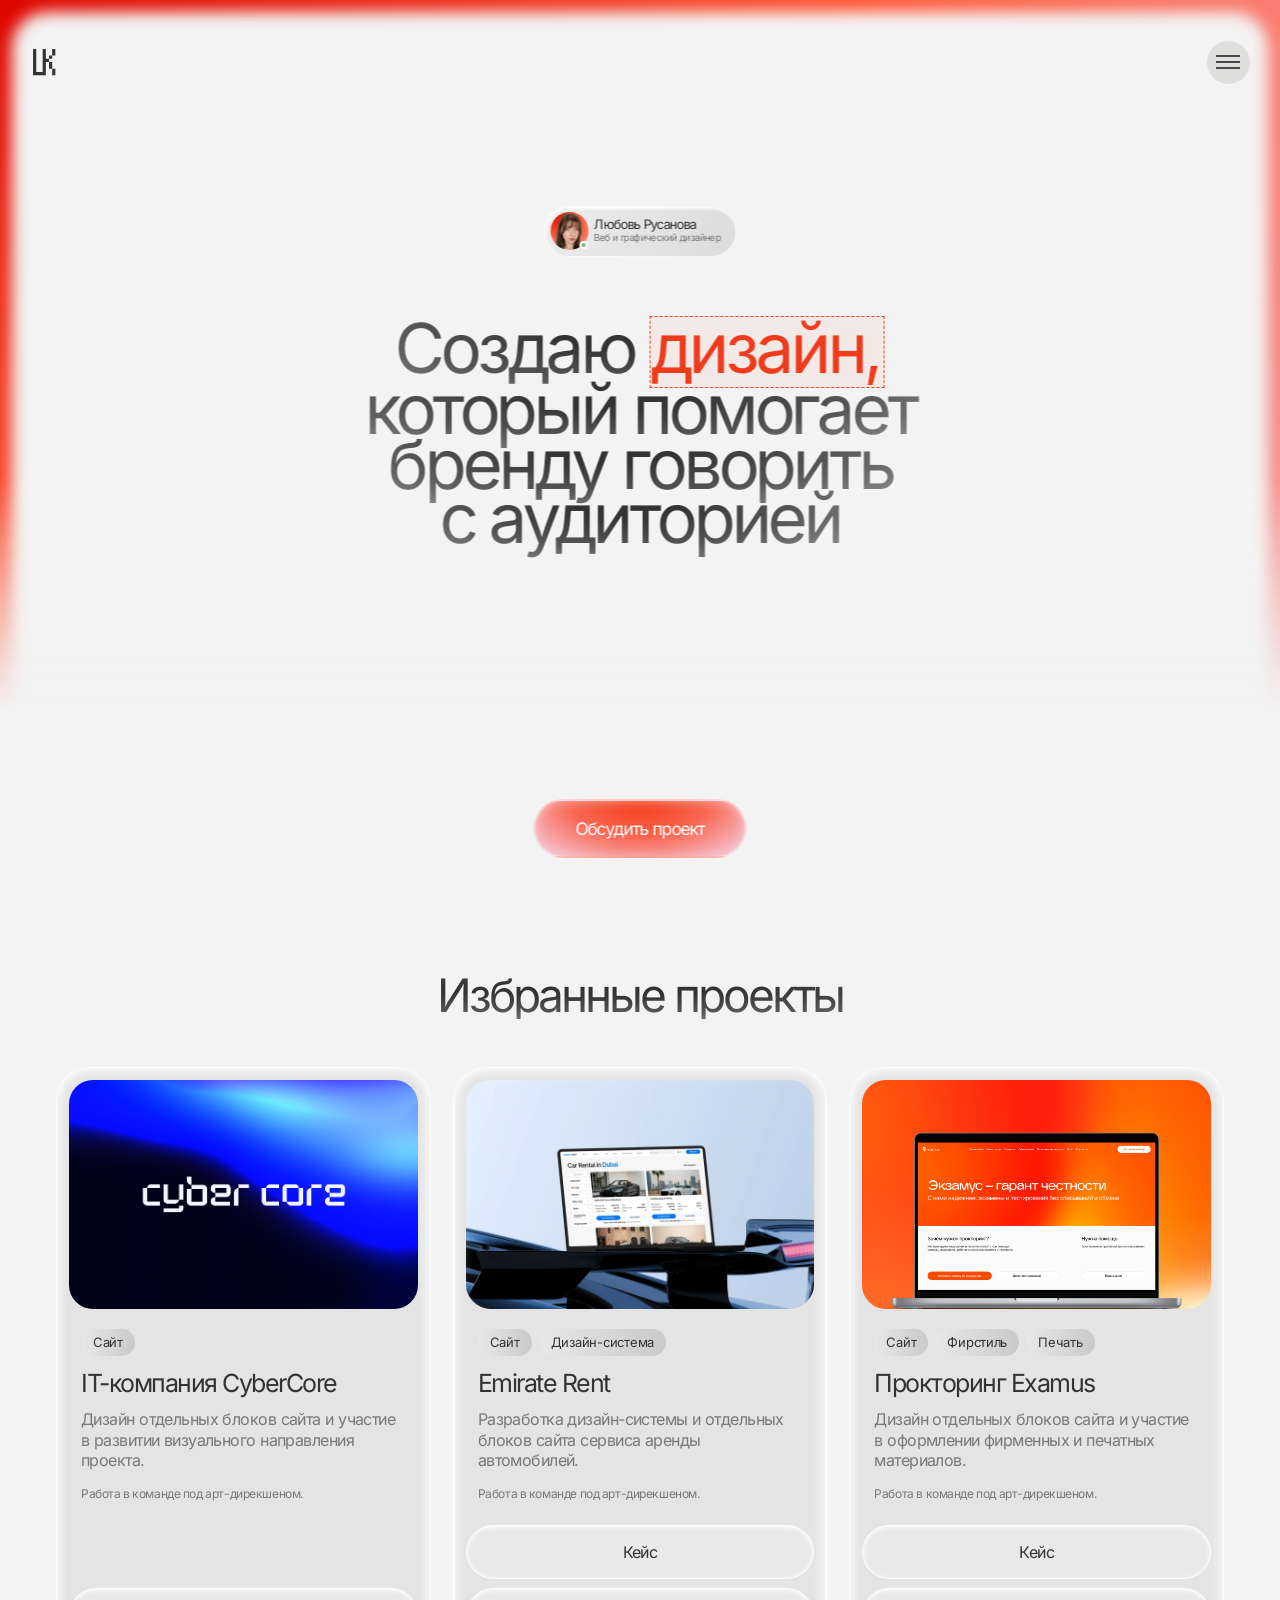
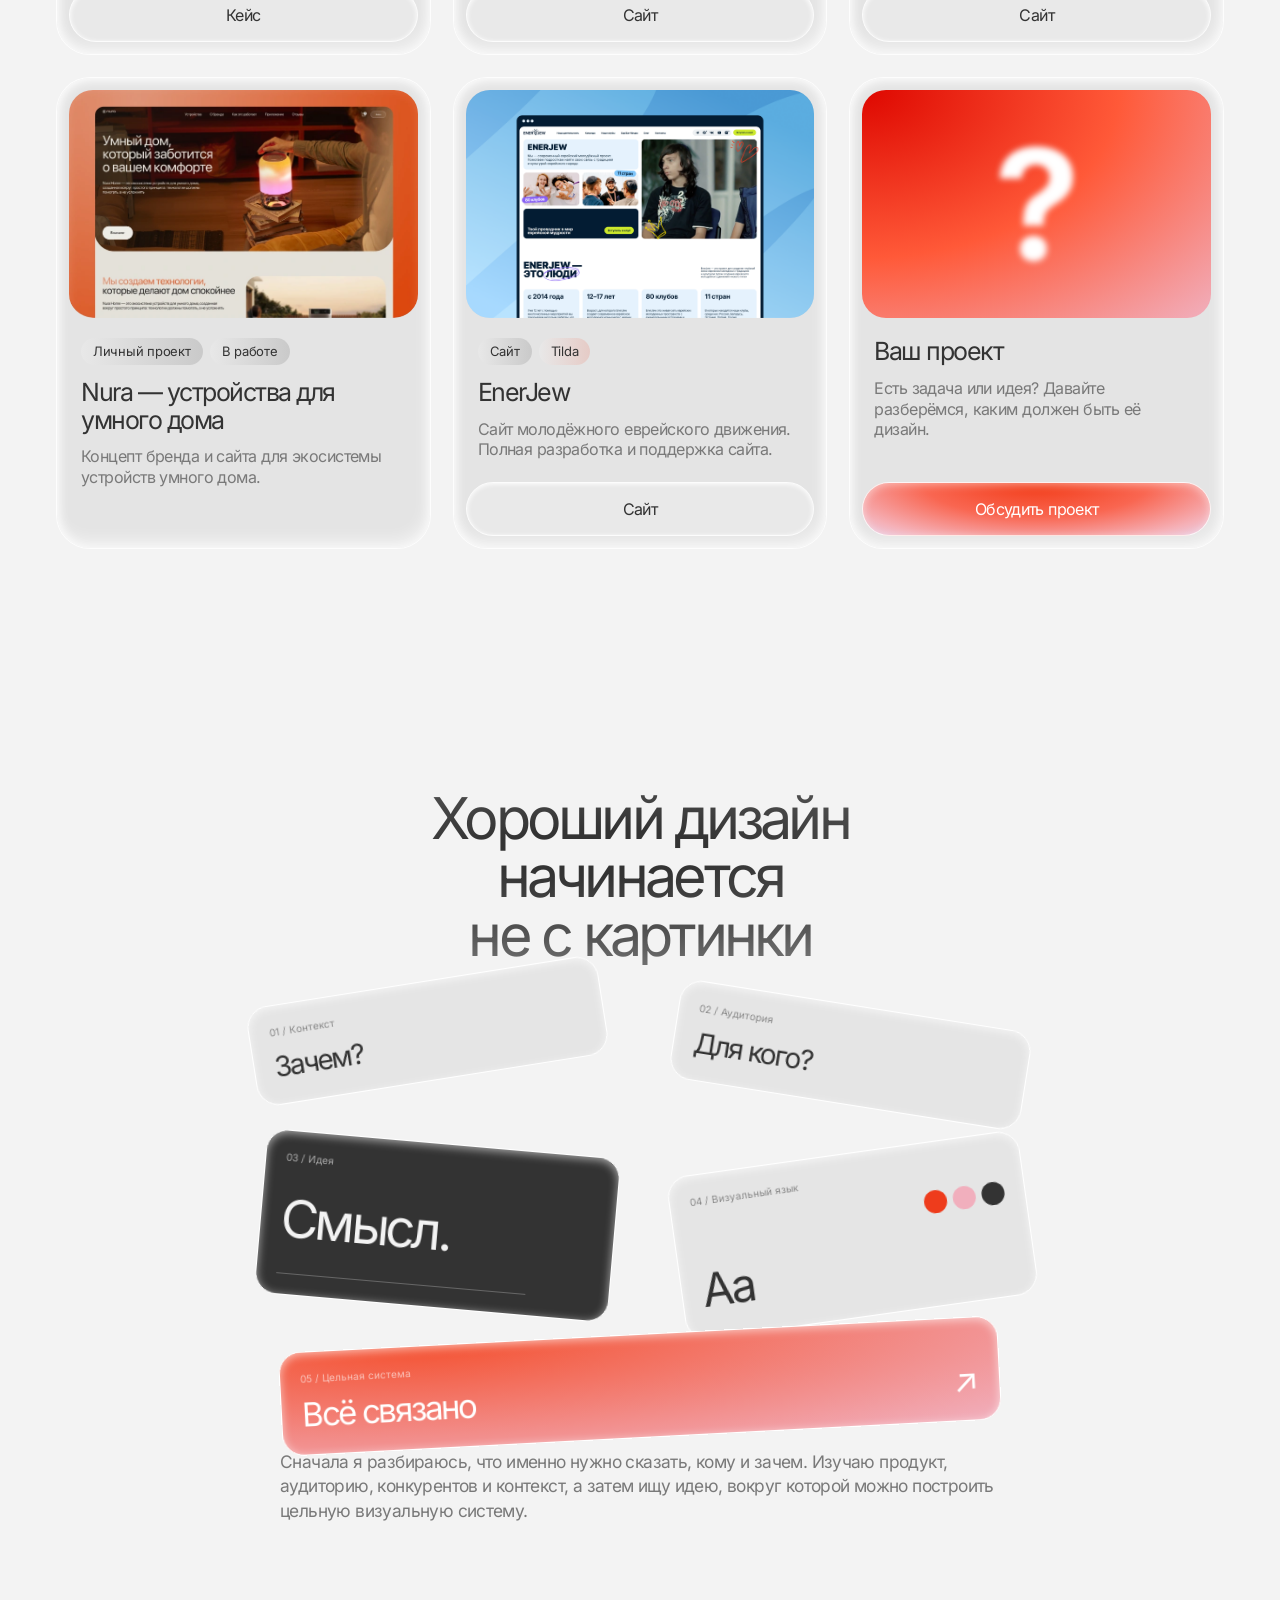
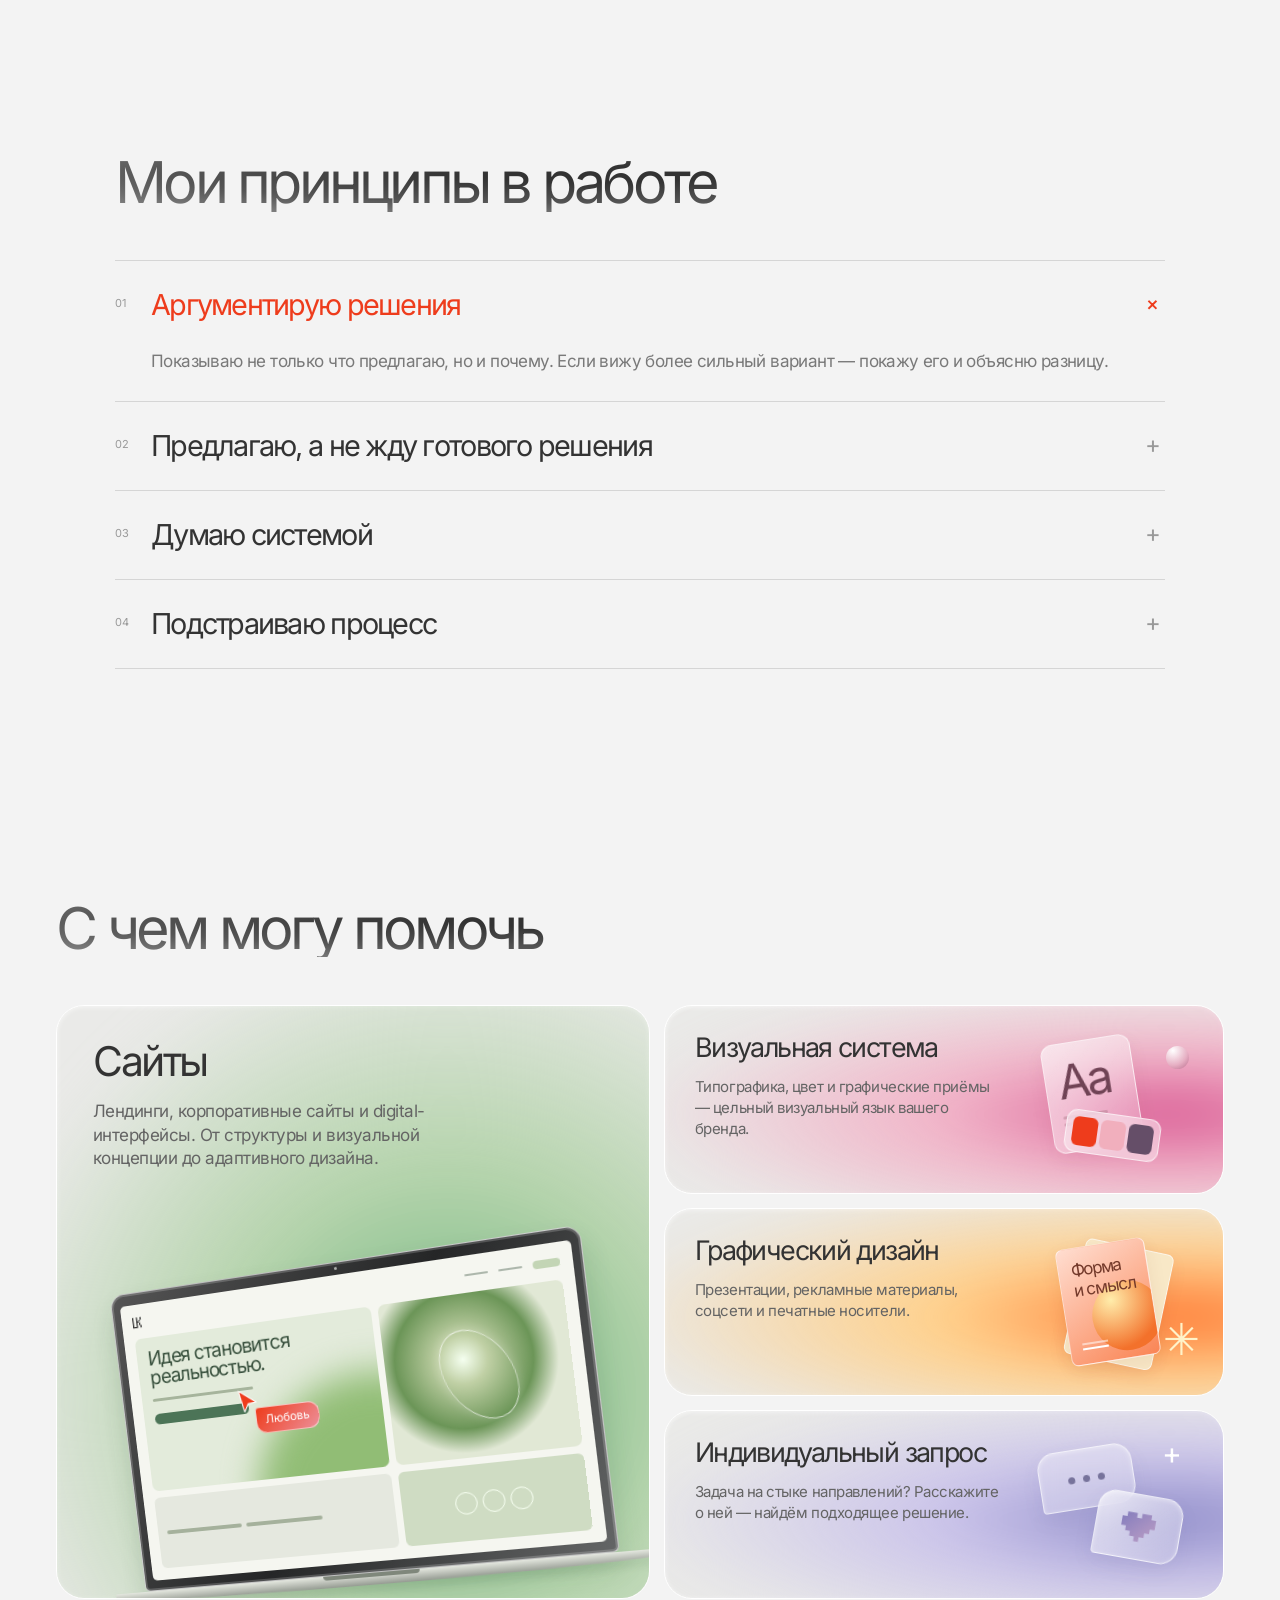
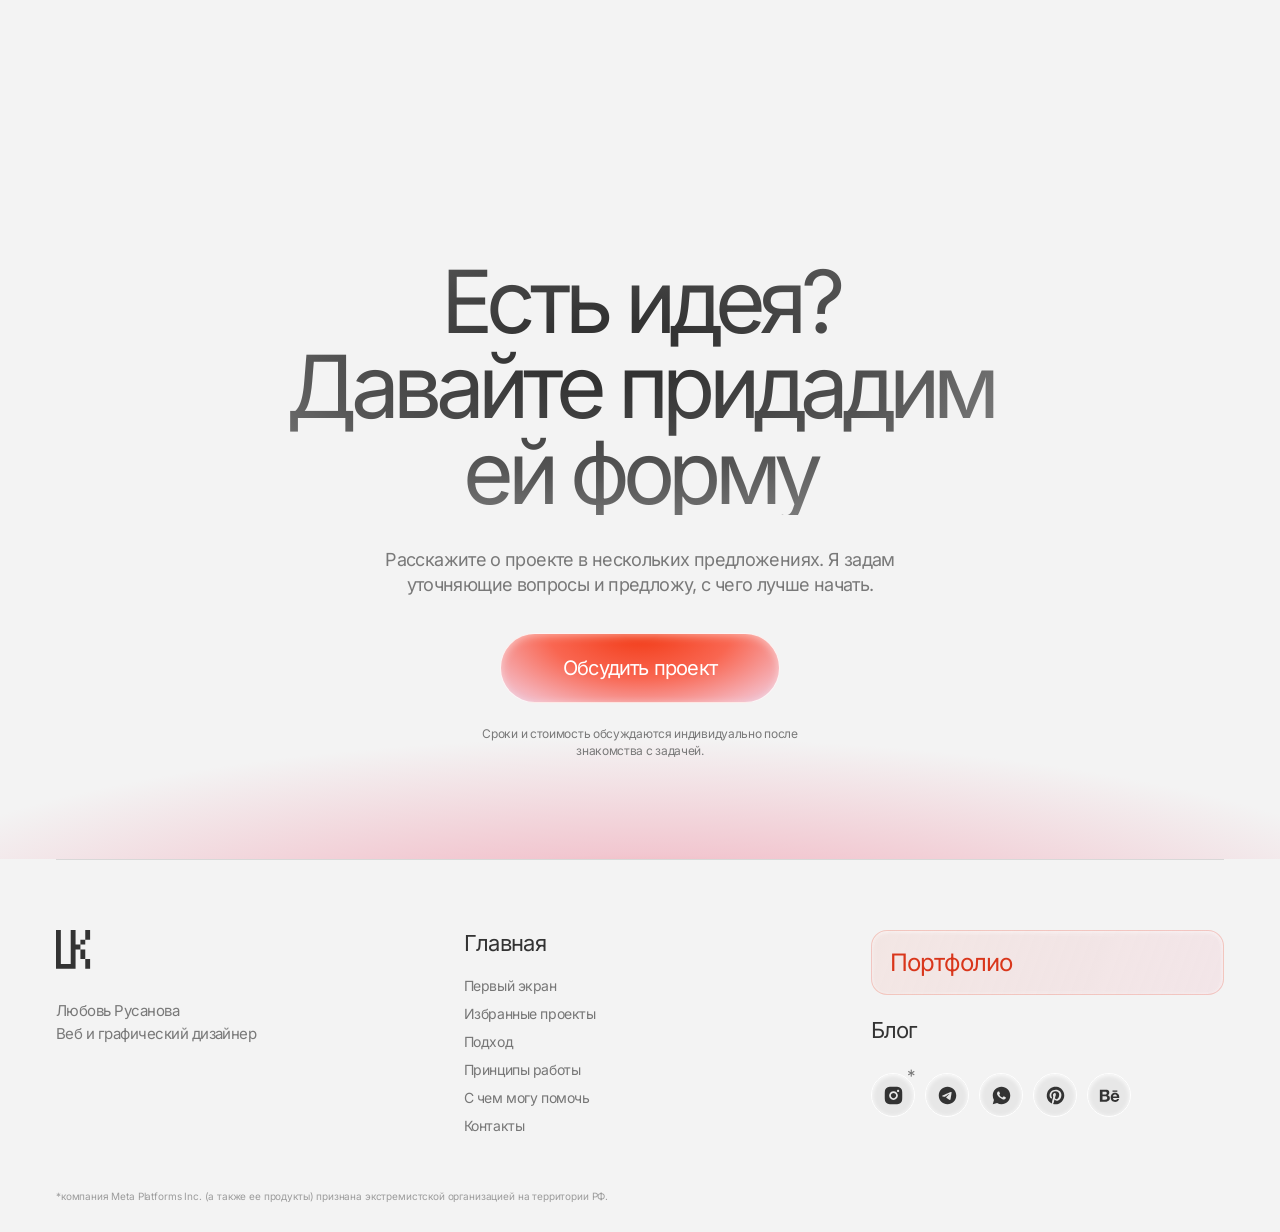
==== commit f7af195b: "Publish redesigned blog, sticker guide and animated services" ====
--- a/index.html
+++ b/index.html
@@ -12,6 +12,7 @@
   <link rel="stylesheet" href="sections.css">
   <link rel="stylesheet" href="pages.css">
 <link rel="stylesheet" href="/refinements.css">
+  <link rel="stylesheet" href="services.css?v=6">
 </head>
 <body>
     <header class="header entrance">
@@ -87,13 +88,40 @@
     </div>
   </section>
   <section class="services section-shell" id="services" aria-labelledby="services-heading">
-    <div class="section-heading reveal"><h2 id="services-heading">С чем могу помочь</h2></div>
-    <div class="services-grid">
-      <article class="service reveal"><span class="service-number">01</span><div class="service-symbol web-symbol" aria-hidden="true"><i></i><i></i><i></i></div><h3>Сайты и digital</h3><p>Лендинги, корпоративные сайты, продуктовые страницы и digital-интерфейсы. От структуры и визуальной концепции до адаптивного дизайна.</p></article>
-      <article class="service reveal"><span class="service-number">02</span><div class="service-symbol type-symbol" aria-hidden="true">Aa<span>↗</span></div><h3>Визуальная система</h3><p>Помогаю найти направление бренда и собрать цельный визуальный язык: типографику, цвет, графические приёмы и правила их использования.</p></article>
-      <article class="service reveal"><span class="service-number">03</span><div class="service-symbol print-symbol" aria-hidden="true"><i></i><i></i><i></i></div><h3>Графический дизайн</h3><p>Презентации, рекламные материалы, social media, печатные носители и другие точки контакта бренда.</p></article>
+    <div class="section-heading reveal"><h2 id="services-heading">С&nbsp;чем могу помочь</h2></div>
+    <div class="service-bento">
+      <article class="service-tile service-web reveal" tabindex="0" aria-labelledby="service-web-title">
+        <div class="service-wash" aria-hidden="true"></div>
+        <div class="service-text"><h3 id="service-web-title">Сайты</h3><p>Лендинги, корпоративные сайты и&nbsp;digital-интерфейсы. От&nbsp;структуры и&nbsp;визуальной концепции до&nbsp;адаптивного дизайна.</p></div>
+        <div class="laptop-scene" aria-hidden="true">
+          <div class="laptop">
+            <div class="laptop-lid"><i class="laptop-camera"></i><div class="laptop-screen">
+              <div class="mini-nav"><img src="assets/LK.svg" alt=""><span></span><span></span><i></i></div>
+              <div class="mini-layout"><div class="mini-hero"><span>Идея становится<br>реальностью.</span><i></i><b></b></div><div class="mini-orb"></div><div class="mini-small"><i></i><i></i></div><div class="mini-wide"><i></i><i></i><i></i></div></div>
+              <span class="laptop-cursor"><svg viewBox="0 0 25 30" aria-hidden="true"><path d="M2 2 22 17 12 18 7 27Z" fill="currentColor" stroke="white" stroke-width="1.2" stroke-linejoin="round"/></svg><span>Любовь</span></span>
+            </div></div>
+            <div class="laptop-base"><i></i></div>
+          </div>
+          <div class="laptop-shadow"></div>
+        </div>
+        <span class="visitor-cursor" aria-hidden="true"><svg viewBox="0 0 25 30" aria-hidden="true"><path d="M2 2 22 17 12 18 7 27Z" fill="currentColor" stroke="white" stroke-width="1.2" stroke-linejoin="round"/></svg><span>Вы</span></span>
+      </article>
+      <article class="service-tile service-brand reveal" tabindex="0" aria-labelledby="service-brand-title">
+        <div class="service-wash" aria-hidden="true"></div>
+        <div class="service-text"><h3 id="service-brand-title">Визуальная система</h3><p>Типографика, цвет и&nbsp;графические приёмы — цельный визуальный язык вашего бренда.</p></div>
+        <div class="brand-illustration service-art" aria-hidden="true"><div class="brand-sheet"><span>Aa</span><i></i><i></i></div><div class="brand-palette"><i></i><i></i><i></i></div><span class="brand-dot"></span></div>
+      </article>
+      <article class="service-tile service-graphic reveal" tabindex="0" aria-labelledby="service-graphic-title">
+        <div class="service-wash" aria-hidden="true"></div>
+        <div class="service-text"><h3 id="service-graphic-title">Графический дизайн</h3><p>Презентации, рекламные материалы, соцсети и&nbsp;печатные носители.</p></div>
+        <div class="graphic-illustration service-art" aria-hidden="true"><div class="graphic-paper paper-back"></div><div class="graphic-paper paper-front"><span>Форма<br>и&nbsp;смысл</span><i></i><b></b></div><span class="graphic-seal">✳</span></div>
+      </article>
+      <article class="service-tile service-custom reveal" tabindex="0" aria-labelledby="service-custom-title">
+        <div class="service-wash" aria-hidden="true"></div>
+        <div class="service-text"><h3 id="service-custom-title">Индивидуальный запрос</h3><p>Задача на&nbsp;стыке направлений? Расскажите о&nbsp;ней — найдём подходящее решение.</p></div>
+        <div class="custom-illustration service-art" aria-hidden="true"><div class="custom-bubble bubble-back"><i></i><i></i><i></i></div><div class="custom-bubble bubble-front"><span></span></div><i class="custom-spark">+</i></div>
+      </article>
     </div>
-    <p class="services-note reveal">Если задача не укладывается в одну категорию — всё равно расскажите о ней. Часто проекты находятся где-то между дисциплинами.</p>
   </section>
   
   
@@ -102,5 +130,6 @@
 
 <footer class="site-footer"><div class="footer-main"><div class="footer-brand"><a href="/" aria-label="На главную"><img src="/assets/LK.svg" width="35" height="40" alt="LK"></a><p>Любовь Русанова<br>Веб и графический дизайнер</p></div><nav class="footer-home" aria-label="Разделы главной"><a class="footer-heading" href="/">Главная</a><a href="/#home">Первый экран</a><a href="/#projects">Избранные проекты</a><a href="/#approach">Подход</a><a href="/#collaboration">Принципы работы</a><a href="/#services">С чем могу помочь</a><a href="/#contact">Контакты</a></nav><div class="footer-other"><a class="portfolio-nav" href="/#projects">Портфолио <span class="portfolio-arrow" aria-hidden="true">→</span></a><a href="/blog/">Блог</a><div class="nav-socials" aria-label="Социальные сети"><a class="social-circle" href="https://www.instagram.com/lyubakravchuk" target="_blank" rel="noopener noreferrer" aria-label="Instagram*"><svg aria-hidden="true" viewBox="0 0 24 24" fill="currentColor" xmlns="http://www.w3.org/2000/svg"><path d="M13.0281 2.00073C14.1535 2.00259 14.7238 2.00855 15.2166 2.02322L15.4107 2.02956C15.6349 2.03753 15.8561 2.04753 16.1228 2.06003C17.1869 2.1092 17.9128 2.27753 18.5503 2.52503C19.2094 2.7792 19.7661 3.12253 20.3219 3.67837C20.8769 4.2342 21.2203 4.79253 21.4753 5.45003C21.7219 6.0867 21.8903 6.81337 21.9403 7.87753C21.9522 8.1442 21.9618 8.3654 21.9697 8.58964L21.976 8.78373C21.9906 9.27647 21.9973 9.84686 21.9994 10.9723L22.0002 11.7179C22.0003 11.809 22.0003 11.903 22.0003 12L22.0002 12.2821L21.9996 13.0278C21.9977 14.1532 21.9918 14.7236 21.9771 15.2163L21.9707 15.4104C21.9628 15.6347 21.9528 15.8559 21.9403 16.1225C21.8911 17.1867 21.7219 17.9125 21.4753 18.55C21.2211 19.2092 20.8769 19.7659 20.3219 20.3217C19.7661 20.8767 19.2069 21.22 18.5503 21.475C17.9128 21.7217 17.1869 21.89 16.1228 21.94C15.8561 21.9519 15.6349 21.9616 15.4107 21.9694L15.2166 21.9757C14.7238 21.9904 14.1535 21.997 13.0281 21.9992L12.2824 22C12.1913 22 12.0973 22 12.0003 22L11.7182 22L10.9725 21.9993C9.8471 21.9975 9.27672 21.9915 8.78397 21.9768L8.58989 21.9705C8.36564 21.9625 8.14444 21.9525 7.87778 21.94C6.81361 21.8909 6.08861 21.7217 5.45028 21.475C4.79194 21.2209 4.23444 20.8767 3.67861 20.3217C3.12278 19.7659 2.78028 19.2067 2.52528 18.55C2.27778 17.9125 2.11028 17.1867 2.06028 16.1225C2.0484 15.8559 2.03871 15.6347 2.03086 15.4104L2.02457 15.2163C2.00994 14.7236 2.00327 14.1532 2.00111 13.0278L2.00098 10.9723C2.00284 9.84686 2.00879 9.27647 2.02346 8.78373L2.02981 8.58964C2.03778 8.3654 2.04778 8.1442 2.06028 7.87753C2.10944 6.81253 2.27778 6.08753 2.52528 5.45003C2.77944 4.7917 3.12278 4.2342 3.67861 3.67837C4.23444 3.12253 4.79278 2.78003 5.45028 2.52503C6.08778 2.27753 6.81278 2.11003 7.87778 2.06003C8.14444 2.04816 8.36564 2.03847 8.58989 2.03062L8.78397 2.02433C9.27672 2.00969 9.8471 2.00302 10.9725 2.00086L13.0281 2.00073ZM12.0003 7.00003C9.23738 7.00003 7.00028 9.23956 7.00028 12C7.00028 14.7629 9.23981 17 12.0003 17C14.7632 17 17.0003 14.7605 17.0003 12C17.0003 9.23713 14.7607 7.00003 12.0003 7.00003ZM12.0003 9.00003C13.6572 9.00003 15.0003 10.3427 15.0003 12C15.0003 13.6569 13.6576 15 12.0003 15C10.3434 15 9.00028 13.6574 9.00028 12C9.00028 10.3431 10.3429 9.00003 12.0003 9.00003ZM17.2503 5.50003C16.561 5.50003 16.0003 6.05994 16.0003 6.74918C16.0003 7.43843 16.5602 7.9992 17.2503 7.9992C17.9395 7.9992 18.5003 7.4393 18.5003 6.74918C18.5003 6.05994 17.9386 5.49917 17.2503 5.50003Z"/></svg><sup aria-hidden="true">*</sup></a><a class="social-circle" href="https://t.me/lyubakravchuk" target="_blank" rel="noopener noreferrer" aria-label="Telegram"><svg aria-hidden="true" viewBox="0 0 24 24" fill="currentColor" xmlns="http://www.w3.org/2000/svg"><path d="M22 12C22 17.5228 17.5228 22 12 22C6.47715 22 2 17.5228 2 12C2 6.47715 6.47715 2 12 2C17.5228 2 22 6.47715 22 12ZM12.3584 9.38246C11.3857 9.78702 9.4418 10.6244 6.5266 11.8945C6.05321 12.0827 5.80524 12.2669 5.78266 12.4469C5.74451 12.7513 6.12561 12.8711 6.64458 13.0343C6.71517 13.0565 6.78832 13.0795 6.8633 13.1039C7.37388 13.2698 8.06071 13.464 8.41776 13.4717C8.74164 13.4787 9.10313 13.3452 9.50222 13.0711C12.226 11.2325 13.632 10.3032 13.7203 10.2832C13.7826 10.269 13.8689 10.2513 13.9273 10.3032C13.9858 10.3552 13.98 10.4536 13.9739 10.48C13.9361 10.641 12.4401 12.0318 11.666 12.7515C11.4351 12.9661 11.2101 13.1853 10.9833 13.4039C10.509 13.8611 10.1533 14.204 11.003 14.764C11.8644 15.3317 12.7323 15.8982 13.5724 16.4971C13.9867 16.7925 14.359 17.0579 14.8188 17.0156C15.0861 16.991 15.3621 16.7397 15.5022 15.9903C15.8335 14.2193 16.4847 10.3821 16.6352 8.80083C16.6484 8.6623 16.6318 8.485 16.6185 8.40717C16.6052 8.32934 16.5773 8.21844 16.4762 8.13635C16.3563 8.03913 16.1714 8.01863 16.0887 8.02009C15.7125 8.02672 15.1355 8.22737 12.3584 9.38246Z"/></svg></a><a class="social-circle" href="https://wa.me/77751026931?text=" target="_blank" rel="noopener noreferrer" aria-label="WhatsApp"><svg aria-hidden="true" viewBox="0 0 24 24" fill="currentColor" xmlns="http://www.w3.org/2000/svg"><path d="M12.001 2C17.5238 2 22.001 6.47715 22.001 12C22.001 17.5228 17.5238 22 12.001 22C10.1671 22 8.44851 21.5064 6.97086 20.6447L2.00516 22L3.35712 17.0315C2.49494 15.5536 2.00098 13.8345 2.00098 12C2.00098 6.47715 6.47813 2 12.001 2ZM8.59339 7.30019L8.39232 7.30833C8.26293 7.31742 8.13607 7.34902 8.02057 7.40811C7.93392 7.45244 7.85348 7.51651 7.72709 7.63586C7.60774 7.74855 7.53857 7.84697 7.46569 7.94186C7.09599 8.4232 6.89729 9.01405 6.90098 9.62098C6.90299 10.1116 7.03043 10.5884 7.23169 11.0336C7.63982 11.9364 8.31288 12.8908 9.20194 13.7759C9.4155 13.9885 9.62473 14.2034 9.85034 14.402C10.9538 15.3736 12.2688 16.0742 13.6907 16.4482C13.6907 16.4482 14.2507 16.5342 14.2589 16.5347C14.4444 16.5447 14.6296 16.5313 14.8153 16.5218C15.1066 16.5068 15.391 16.428 15.6484 16.2909C15.8139 16.2028 15.8922 16.159 16.0311 16.0714C16.0311 16.0714 16.0737 16.0426 16.1559 15.9814C16.2909 15.8808 16.3743 15.81 16.4866 15.6934C16.5694 15.6074 16.6406 15.5058 16.6956 15.3913C16.7738 15.2281 16.8525 14.9166 16.8838 14.6579C16.9077 14.4603 16.9005 14.3523 16.8979 14.2854C16.8936 14.1778 16.8047 14.0671 16.7073 14.0201L16.1258 13.7587C16.1258 13.7587 15.2563 13.3803 14.7245 13.1377C14.6691 13.1124 14.6085 13.1007 14.5476 13.097C14.4142 13.0888 14.2647 13.1236 14.1696 13.2238C14.1646 13.2218 14.0984 13.279 13.3749 14.1555C13.335 14.2032 13.2415 14.3069 13.0798 14.2972C13.0554 14.2955 13.0311 14.292 13.0074 14.2858C12.9419 14.2685 12.8781 14.2457 12.8157 14.2193C12.692 14.1668 12.6486 14.1469 12.5641 14.1105C11.9868 13.8583 11.457 13.5209 10.9887 13.108C10.8631 12.9974 10.7463 12.8783 10.6259 12.7616C10.2057 12.3543 9.86169 11.9211 9.60577 11.4938C9.5918 11.4705 9.57027 11.4368 9.54708 11.3991C9.50521 11.331 9.45903 11.25 9.44455 11.1944C9.40738 11.0473 9.50599 10.9291 9.50599 10.9291C9.50599 10.9291 9.74939 10.663 9.86248 10.5183C9.97128 10.379 10.0652 10.2428 10.125 10.1457C10.2428 9.95633 10.2801 9.76062 10.2182 9.60963C9.93764 8.92565 9.64818 8.24536 9.34986 7.56894C9.29098 7.43545 9.11585 7.33846 8.95659 7.32007C8.90265 7.31384 8.84875 7.30758 8.79459 7.30402C8.66053 7.29748 8.5262 7.29892 8.39232 7.30833L8.59339 7.30019Z"/></svg></a><a class="social-circle" href="https://ru.pinterest.com/lubovwebdesign/" target="_blank" rel="noopener noreferrer" aria-label="Pinterest"><svg aria-hidden="true" viewBox="0 0 24 24" fill="currentColor" xmlns="http://www.w3.org/2000/svg"><path d="M13.3717 2.09442C8.42512 1.41268 3.73383 4.48505 2.38064 9.29256C1.02745 14.1001 3.42711 19.1692 8.00271 21.1689C7.94264 20.4008 7.99735 19.628 8.16502 18.8761C8.34964 18.0374 9.46121 13.4132 9.46121 13.4132C9.23971 12.9173 9.12893 12.379 9.13659 11.8359C9.13659 10.3509 9.99353 9.24295 11.0597 9.24295C11.4472 9.23718 11.8181 9.40028 12.0758 9.68981C12.3335 9.97934 12.4526 10.3667 12.402 10.751C12.402 11.6512 11.8236 13.0131 11.5228 14.2903C11.4014 14.7656 11.5131 15.2703 11.8237 15.65C12.1343 16.0296 12.6069 16.2389 13.0967 16.2139C14.9944 16.2139 16.2675 13.7825 16.2675 10.9126C16.2675 8.71205 14.8098 7.0655 12.1243 7.0655C10.826 7.01531 9.56388 7.4996 8.63223 8.40543C7.70057 9.31126 7.18084 10.5595 7.19423 11.859C7.16563 12.5722 7.39566 13.2717 7.84194 13.8287C8.01361 13.9564 8.07985 14.1825 8.00425 14.3827C7.9581 14.5673 7.84194 15.0059 7.79578 15.1675C7.77632 15.278 7.70559 15.3728 7.60516 15.4228C7.50473 15.4729 7.38651 15.4724 7.28654 15.4214C5.9019 14.8674 5.24957 13.3439 5.24957 11.6051C5.24957 8.75822 7.63424 5.3497 12.4036 5.3497C16.1998 5.3497 18.723 8.1273 18.723 11.0972C18.723 15.0059 16.5468 17.9451 13.3298 17.9451C12.3526 17.9761 11.4273 17.5061 10.8759 16.6986C10.8759 16.6986 10.2974 19.0146 10.1835 19.4531C9.95101 20.2099 9.60779 20.9281 9.16505 21.5844C10.0877 21.8643 11.0471 22.0044 12.0113 22C14.6636 22.0017 17.2078 20.9484 19.0829 19.072C20.958 17.1957 22.0099 14.6504 22.0069 11.9975C22.004 7.00306 18.3183 2.77616 13.3717 2.09442Z"/></svg></a><a class="social-circle" href="https://www.behance.net/lyubakravchuk" target="_blank" rel="noopener noreferrer" aria-label="Behance"><svg aria-hidden="true" viewBox="0 0 24 24" fill="currentColor" xmlns="http://www.w3.org/2000/svg"><path d="M7.44262 5.34998C8.08197 5.34998 8.67213 5.39945 9.21311 5.54786C9.7541 5.6468 10.1967 5.84468 10.5902 6.09203C10.9836 6.33938 11.2787 6.68566 11.4754 7.13089C11.6721 7.57612 11.7705 8.12029 11.7705 8.71393C11.7705 9.40651 11.623 10.0002 11.2787 10.4454C10.9836 10.8906 10.4918 11.2864 9.90164 11.5832C10.7377 11.8305 11.377 12.2758 11.7705 12.8694C12.1639 13.463 12.4098 14.2051 12.4098 15.0461C12.4098 15.7387 12.2623 16.3323 12.0164 16.827C11.7705 17.3217 11.377 17.7669 10.9344 18.0638C10.4918 18.3606 9.95082 18.6079 9.36066 18.7563C8.77049 18.9047 8.18033 19.0037 7.59016 19.0037H1V5.34998H7.44262ZM7.04918 10.8906C7.59016 10.8906 8.03279 10.7422 8.37705 10.4949C8.72131 10.2475 8.86885 9.80227 8.86885 9.2581C8.86885 8.96128 8.81967 8.66446 8.72131 8.46658C8.62295 8.2687 8.47541 8.12029 8.27869 7.97188C8.08197 7.87294 7.88525 7.774 7.63934 7.72453C7.39344 7.67506 7.14754 7.67506 6.85246 7.67506H4V10.8906H7.04918ZM7.19672 16.7281C7.4918 16.7281 7.78689 16.6786 8.03279 16.6291C8.27869 16.5797 8.52459 16.4807 8.72131 16.3323C8.91803 16.1839 9.06557 16.0355 9.21311 15.7881C9.31148 15.5408 9.40984 15.244 9.40984 14.8977C9.40984 14.2051 9.21312 13.7104 8.81967 13.3641C8.42623 13.0673 7.88525 12.9189 7.2459 12.9189H4V16.7281H7.19672ZM16.6885 16.6786C17.082 17.0744 17.6721 17.2722 18.459 17.2722C19 17.2722 19.4918 17.1238 19.8852 16.8765C20.2787 16.5797 20.5246 16.2828 20.623 15.986H23.0328C22.6393 17.1733 22.0492 18.0143 21.2623 18.5585C20.4754 19.0532 19.541 19.35 18.4098 19.35C17.6229 19.35 16.9344 19.2016 16.2951 18.9542C15.6557 18.7069 15.1639 18.3606 14.7213 17.8659C14.2787 17.4206 13.9344 16.8765 13.7377 16.2334C13.4918 15.5903 13.3934 14.8977 13.3934 14.1062C13.3934 13.3641 13.4918 12.6715 13.7377 12.0284C13.9836 11.3853 14.3279 10.8411 14.7705 10.3464C15.2131 9.90121 15.7541 9.50545 16.3443 9.2581C16.9836 9.01075 17.6229 8.86234 18.4098 8.86234C19.2459 8.86234 19.9836 9.01075 20.623 9.35704C21.2623 9.70333 21.7541 10.0991 22.1475 10.6927C22.541 11.2369 22.8361 11.88 23.0328 12.5726C23.1311 13.2652 23.1803 13.9577 23.1311 14.7493H16C16 15.5408 16.2951 16.2828 16.6885 16.6786ZM19.7869 11.4843C19.4426 11.138 18.9016 10.9401 18.2623 10.9401C17.8197 10.9401 17.4754 11.039 17.1803 11.1874C16.8852 11.3358 16.6885 11.5337 16.4918 11.7316C16.2951 11.9295 16.1967 12.1768 16.1475 12.4242C16.0984 12.6715 16.0492 12.8694 16.0492 13.0673H20.4754C20.3771 12.3252 20.1311 11.8305 19.7869 11.4843ZM15.459 6.2899H20.9672V7.62559H15.459V6.2899Z"/></svg></a></div></div></div><p class="legal-note">*компания Meta Platforms Inc. (а также ее продукты) признана экстремистской организацией на территории РФ.</p></footer>
   <script src="script.js"></script>
+  <script src="services.js?v=2"></script>
 </body>
 </html>
--- a/services.css
+++ b/services.css
@@ -0,0 +1,103 @@
+/* Service cards: soft dashboard surfaces, with one large canvas and three companions. */
+.service-bento{display:grid;grid-template-columns:1.06fr 1fr;grid-template-rows:repeat(3,minmax(0,1fr));gap:14px}
+.service-tile{position:relative;isolation:isolate;overflow:hidden;border:1px solid #fff;border-radius:28px;background:#eaeae8;box-shadow:inset 0 1px 5px #fff9;min-width:0}
+.service-tile:focus-visible{outline:2px solid #ee3c1c;outline-offset:5px}
+.service-web{grid-row:span 3;aspect-ratio:1;min-height:570px;display:flex;flex-direction:column}
+.service-wash{position:absolute;z-index:-1;inset:-30%;background:radial-gradient(ellipse at 60% 60%,var(--wash-strong) 0%,var(--wash-soft) 28%,transparent 59%);filter:blur(24px);animation:service-gradient-drift 16s ease-in-out infinite alternate;pointer-events:none}
+.service-web{--wash-strong:#6db67f;--wash-soft:#b4d3ab}
+.service-brand{--wash-strong:#d85591;--wash-soft:#f1b4c8}
+.service-graphic{--wash-strong:#ff702c;--wash-soft:#ffd08a}
+.service-custom{--wash-strong:#8987c6;--wash-soft:#cbc4ea}
+.service-brand .service-wash{background:radial-gradient(ellipse at 75% 55%,var(--wash-strong),var(--wash-soft) 25%,transparent 57%);animation-delay:-5s}
+.service-graphic .service-wash{background:radial-gradient(ellipse at 76% 55%,var(--wash-strong),var(--wash-soft) 25%,transparent 60%);animation-delay:-10s}
+.service-custom .service-wash{background:radial-gradient(ellipse at 75% 55%,var(--wash-strong),var(--wash-soft) 25%,transparent 57%);animation-delay:-7s}
+.service-text{position:relative;z-index:2;padding:28px 30px;width:66%}
+.service-text h3{font-size:clamp(24px,2.1vw,33px);line-height:1.04;letter-spacing:-.06em;margin:0 0 14px;color:#333}
+.service-text p{font-size:15px;line-height:1.4;letter-spacing:-.03em;color:#646464;max-width:360px}
+.service-web .service-text{padding:34px 36px;width:100%}
+.service-web h3{font-size:clamp(36px,3.2vw,50px);margin-bottom:17px}
+.service-web p{max-width:390px;font-size:17px}
+.service-art{position:absolute;right:4%;top:50%;width:29%;height:140px;transform:translateY(-50%);pointer-events:none}
+/* A CSS laptop can later be replaced with a motion mockup without changing the card. */
+.laptop-scene{position:relative;margin:auto 0 8%;width:100%;height:52%;min-height:270px;perspective:1000px;pointer-events:none}
+.laptop{position:absolute;left:9%;top:6%;width:82%;transform:rotate(-7deg) rotateY(-12deg);transition:transform .9s cubic-bezier(.2,.65,.25,1)}
+.laptop-lid{position:relative;padding:12px 9px 10px;background:linear-gradient(125deg,#555,#252627 50%,#646666);border:1px solid #ffffffb0;border-radius:15px 15px 6px 6px;box-shadow:0 14px 26px #23472b24,inset 0 0 0 2px #ffffff30}
+.laptop-camera{position:absolute;top:4px;left:50%;width:3px;height:3px;background:#aeb1ad;border-radius:50%}
+.laptop-screen{aspect-ratio:1.61;position:relative;overflow:hidden;background:#f5f6f0;border-radius:5px;padding:12px}
+.mini-nav{height:14px;display:flex;align-items:center;gap:10px;margin-bottom:10px}
+.mini-nav img{width:10px;height:12px;margin-right:auto}.mini-nav>span{height:2px;width:23px;background:#adb7ac;border-radius:5px}.mini-nav>i{height:8px;width:26px;background:#c3d5b5;border-radius:8px}
+.mini-layout{height:calc(100% - 24px);display:grid;grid-template-columns:1.4fr 1fr;grid-template-rows:1.4fr .65fr;gap:7px}
+.mini-hero{position:relative;padding:12px;border-radius:7px;background:#e3ebdb;overflow:hidden}
+.mini-hero span{position:relative;z-index:1;font-size:clamp(14px,1.6vw,23px);line-height:1;letter-spacing:-.06em;color:#38503d;display:block}
+.mini-hero:before{content:"";position:absolute;width:100%;height:150%;right:-45%;bottom:-90%;border-radius:50%;background:#91bd75;filter:blur(18px);animation:service-gradient-drift 10s infinite alternate}
+.mini-hero i{display:block;width:48%;height:3px;background:#a6b49c;margin-top:11px;border-radius:5px}
+.mini-hero b{display:block;width:45%;height:11px;background:#4c7457;margin-top:13px;border-radius:20px}
+.mini-orb{border-radius:7px;background:radial-gradient(circle at 43% 40%,#f5fff0,#c0d0a5 17%,#6b9557 48%,#e1e8d5 65%);position:relative}
+.mini-orb:before{content:"";position:absolute;inset:20%;border:1px solid #ffffffb0;border-radius:50%;transform:rotate(-30deg) scaleX(.6);box-shadow:0 0 15px #fff3}
+.mini-small,.mini-wide{padding:10px;border-radius:6px;background:#e5e8df;display:flex;gap:5px;align-items:center}
+.mini-small i{height:4px;width:35%;border-radius:4px;background:#a5b19c}.mini-wide{background:#cfdcc3;justify-content:center}.mini-wide i{height:22px;aspect-ratio:1;border:1px solid #f7fff1;border-radius:50%}
+.laptop-base{position:relative;margin-left:-7%;width:114%;height:12px;border-radius:2px 2px 50% 50%;background:linear-gradient(#e4e7df,#959b92);box-shadow:0 6px 8px #27452a1c}
+.laptop-base i{position:absolute;left:41%;width:18%;height:4px;top:0;background:#7f877b;border-radius:0 0 6px 6px}
+.laptop-shadow{position:absolute;bottom:0;left:15%;width:75%;height:15px;background:#315a3930;filter:blur(13px);border-radius:50%;z-index:-1}
+.laptop-cursor,.visitor-cursor{position:absolute;width:22px;height:27px;color:#ee3c1c;z-index:5;pointer-events:none}
+.laptop-cursor svg,.visitor-cursor svg{width:100%;height:100%;display:block}
+.laptop-cursor>span,.visitor-cursor>span{position:absolute;top:21px;left:17px;border:1px solid #ffffff90;border-radius:4px 11px 11px;background:linear-gradient(135deg,#ee3c1c,#ed8e97);color:white;font:400 12px/1.2 Inter,Arial,sans-serif;letter-spacing:0;padding:5px 9px;white-space:nowrap}
+.laptop-cursor{left:25%;top:35%;animation:laptop-collaborator 11s ease-in-out infinite}
+.visitor-cursor{position:fixed;top:0;left:0;opacity:0;visibility:hidden;transition:opacity .18s;z-index:80;color:#6575bc}
+.visitor-cursor>span{background:linear-gradient(135deg,#5c6dac,#9691d5)}
+@media(hover:hover) and (pointer:fine){.service-web.has-custom-cursor{cursor:none}.service-web.has-custom-cursor .visitor-cursor{opacity:1;visibility:visible}}
+/* Type and palette, a printed composition, and a conversation. */
+.brand-sheet{position:absolute;top:9px;left:5%;width:90px;height:110px;padding:12px;border:1px solid #fff9;background:linear-gradient(135deg,#ffffff9c,#ffffff30);backdrop-filter:blur(12px);border-radius:12px;transform:rotate(-9deg);transition:transform .7s;box-shadow:0 7px 18px #88244912}
+.brand-sheet span{font-size:47px;letter-spacing:-.07em;color:#704355;line-height:1.1}.brand-sheet>i{display:block;height:3px;background:#9c6b7c60;margin-top:8px;width:70%;border-radius:3px}.brand-sheet>i:last-child{width:45%;margin-top:4px}
+.brand-palette{position:absolute;top:84px;left:16%;display:flex;padding:6px;gap:3px;border:1px solid #fff9;border-radius:11px;transform:rotate(8deg);background:#ffffff70;backdrop-filter:blur(10px);transition:transform .7s}
+.brand-palette i{width:25px;height:29px;border-radius:6px;background:#ee3c1c}.brand-palette i:nth-child(2){background:#f1afbd}.brand-palette i:nth-child(3){background:#654e68}
+.brand-dot{position:absolute;right:7%;top:12%;width:23px;height:23px;border-radius:50%;background:radial-gradient(circle at 30% 20%,#fff,#e6afc3 60%,#bb6c8d);transition:transform .7s}
+.graphic-paper{position:absolute;width:90px;height:118px;top:11px;left:15%;border:1px solid #fff9;border-radius:7px;box-shadow:0 6px 17px #84351614;transition:transform .8s}
+.paper-back{background:#f8e8c7;transform:rotate(12deg) translateX(11px)}
+.paper-front{padding:12px;background:linear-gradient(150deg,#ffddd0,#fa8555);transform:rotate(-9deg);overflow:hidden}
+.paper-front span{position:relative;z-index:1;font-size:17px;line-height:.98;letter-spacing:-.07em;color:#743a2b}.paper-front i{position:absolute;bottom:7px;right:-8px;width:70px;height:70px;border-radius:50%;background:radial-gradient(circle at 30% 25%,#ffedab,#f3712b 70%)}.paper-front b{position:absolute;bottom:14px;left:12px;width:26px;height:2px;background:#fff;box-shadow:0 -5px #fff8}
+.graphic-seal{position:absolute;right:1%;bottom:11px;font-size:44px;color:#fff3c9;line-height:1;transition:transform .8s}
+.custom-bubble{position:absolute;border:1px solid #ffffffa0;border-radius:18px 18px 18px 4px;backdrop-filter:blur(14px);box-shadow:inset 0 1px 4px #fff6,0 8px 20px #514a7f14;transition:transform .7s}
+.bubble-back{width:95px;height:60px;left:0;top:13px;background:#ffffff4d;display:flex;align-items:center;justify-content:center;gap:8px;transform:rotate(-9deg)}
+.bubble-back i{width:7px;height:7px;border-radius:50%;background:#77739b}
+.bubble-front{width:86px;height:66px;left:35%;top:59px;background:linear-gradient(135deg,#ffffffaa,#ffffff35);transform:rotate(10deg);display:grid;place-items:center}
+.bubble-front span{width:34px;height:29px;background:linear-gradient(135deg,#847dbd,#bd9ec5);mask:url('assets/heart.svg') center/contain no-repeat;-webkit-mask:url('assets/heart.svg') center/contain no-repeat}
+.custom-spark{position:absolute;right:12%;top:0;font-style:normal;font-size:30px;font-weight:400;color:#fff;transition:transform .7s}
+.service-web:is(:hover,:focus-visible) .laptop{transform:rotate(-3deg) rotateY(-4deg) translateY(-5px)}
+.service-brand:is(:hover,:focus-visible) .brand-sheet{transform:rotate(-14deg) translate(-5px,-4px)}
+.service-brand:is(:hover,:focus-visible) .brand-palette{transform:rotate(2deg) translate(7px,4px)}
+.service-brand:is(:hover,:focus-visible) .brand-dot{transform:translate(2px,-8px)}
+.service-graphic:is(:hover,:focus-visible) .paper-front{transform:rotate(-16deg) translate(-6px,-3px)}
+.service-graphic:is(:hover,:focus-visible) .paper-back{transform:rotate(19deg) translateX(17px)}
+.service-graphic:is(:hover,:focus-visible) .graphic-seal{transform:rotate(45deg)}
+.service-custom:is(:hover,:focus-visible) .bubble-front{transform:rotate(3deg) translate(4px,-5px)}
+.service-custom:is(:hover,:focus-visible) .bubble-back{transform:rotate(-13deg) translate(-5px,-4px)}
+.service-custom:is(:hover,:focus-visible) .custom-spark{transform:rotate(90deg)}
+@keyframes service-gradient-drift{from{transform:translate(-4%,-3%) scale(.92)}to{transform:translate(5%,6%) scale(1.12)}}
+@keyframes laptop-collaborator{0%,100%{left:23%;top:30%}28%,40%{left:55%;top:52%}70%,82%{left:34%;top:65%}}
+@media(max-width:1100px){.service-web{min-height:600px}.service-text{padding:24px;width:70%}.service-text h3{font-size:26px}.service-text p{font-size:14px}.service-art{right:1%;width:28%;transform:translateY(-50%) scale(.85)}.service-web .service-text{padding:28px}.service-web h3{font-size:39px}.service-web p{font-size:16px}.laptop-scene{height:45%;min-height:220px}.laptop-screen{padding:8px}.mini-hero{padding:9px}.mini-hero span{font-size:17px}}
+@media(max-width:800px){.service-bento{grid-template-columns:1fr;grid-template-rows:auto;gap:14px}.service-web{grid-row:auto;aspect-ratio:1.05;min-height:440px}.service-web .service-text{padding:28px}.service-web h3{font-size:39px}.service-web p{max-width:380px}.service-tile:not(.service-web){min-height:210px}.service-text{width:65%;padding:26px}.service-text h3{font-size:28px}.service-text p{font-size:15px}.service-art{right:4%;width:28%;transform:translateY(-50%)}.laptop-scene{height:55%;min-height:220px;margin-bottom:6%}.laptop{width:78%;left:11%}.mini-hero span{font-size:clamp(17px,3.6vw,25px)}}
+@media(max-width:450px){.service-tile{border-radius:25px}.service-web{min-height:455px}.service-web .service-text{padding:26px}.service-web p{font-size:15px}.service-text{width:68%;padding:24px 18px 24px 23px}.service-text h3{font-size:25px}.service-text p{font-size:14px}.service-art{right:1%;width:30%;transform:translateY(-50%) scale(.75)}.service-tile:not(.service-web){min-height:205px}.laptop-scene{min-height:215px;margin-top:4px}.laptop{width:86%;left:7%}.mini-hero span{font-size:16px}.mini-hero b{margin-top:9px}.laptop-cursor{width:18px;height:22px}.laptop-cursor>span{font-size:10px;padding:4px 6px;left:13px;top:17px}}
+@media(prefers-reduced-motion:reduce){.service-wash,.mini-hero:before,.laptop-cursor{animation:none}.service-tile *{transition:none!important}}
+@media(hover:hover) and (pointer:fine){.visitor-cursor.is-visible{opacity:1;visibility:visible}}
+.service-web{width:100%}
+@media(max-width:800px){.service-web{aspect-ratio:auto;height:480px}.service-web .service-text h3{font-size:39px}}
+@media(max-width:450px){.service-web{height:455px}}
+/* Mobile companion cards: center the copy and bring larger artwork into the layout. */
+@media(max-width:800px){
+ .service-tile:not(.service-web){display:grid;grid-template-columns:minmax(0,1fr) 150px;align-items:center;gap:16px;padding:26px;min-height:230px}
+ .service-tile:not(.service-web) .service-text{width:auto;padding:0}
+ .service-tile:not(.service-web) .service-art{position:relative;top:auto;right:auto;width:140px;height:140px;justify-self:center;transform:none}
+}
+@media(max-width:450px){
+ .service-tile:not(.service-web){grid-template-columns:minmax(0,1fr) 106px;gap:8px;padding:24px 20px;min-height:230px}
+ .service-tile:not(.service-web) .service-text h3{font-size:24px}
+ .service-tile:not(.service-web) .service-art{width:126px;transform:scale(.88)}
+}
+@media(max-width:360px){
+ .service-tile:not(.service-web){grid-template-columns:minmax(0,1fr) 86px;gap:6px;padding:24px 16px}
+ .service-tile:not(.service-web) .service-text h3{font-size:20px}
+ .service-tile:not(.service-web) .service-text p{font-size:13px}
+ .service-tile:not(.service-web) .service-art{transform:scale(.76)}
+}
+@media(max-width:360px){.service-tile.service-custom .service-text h3{font-size:19px}}
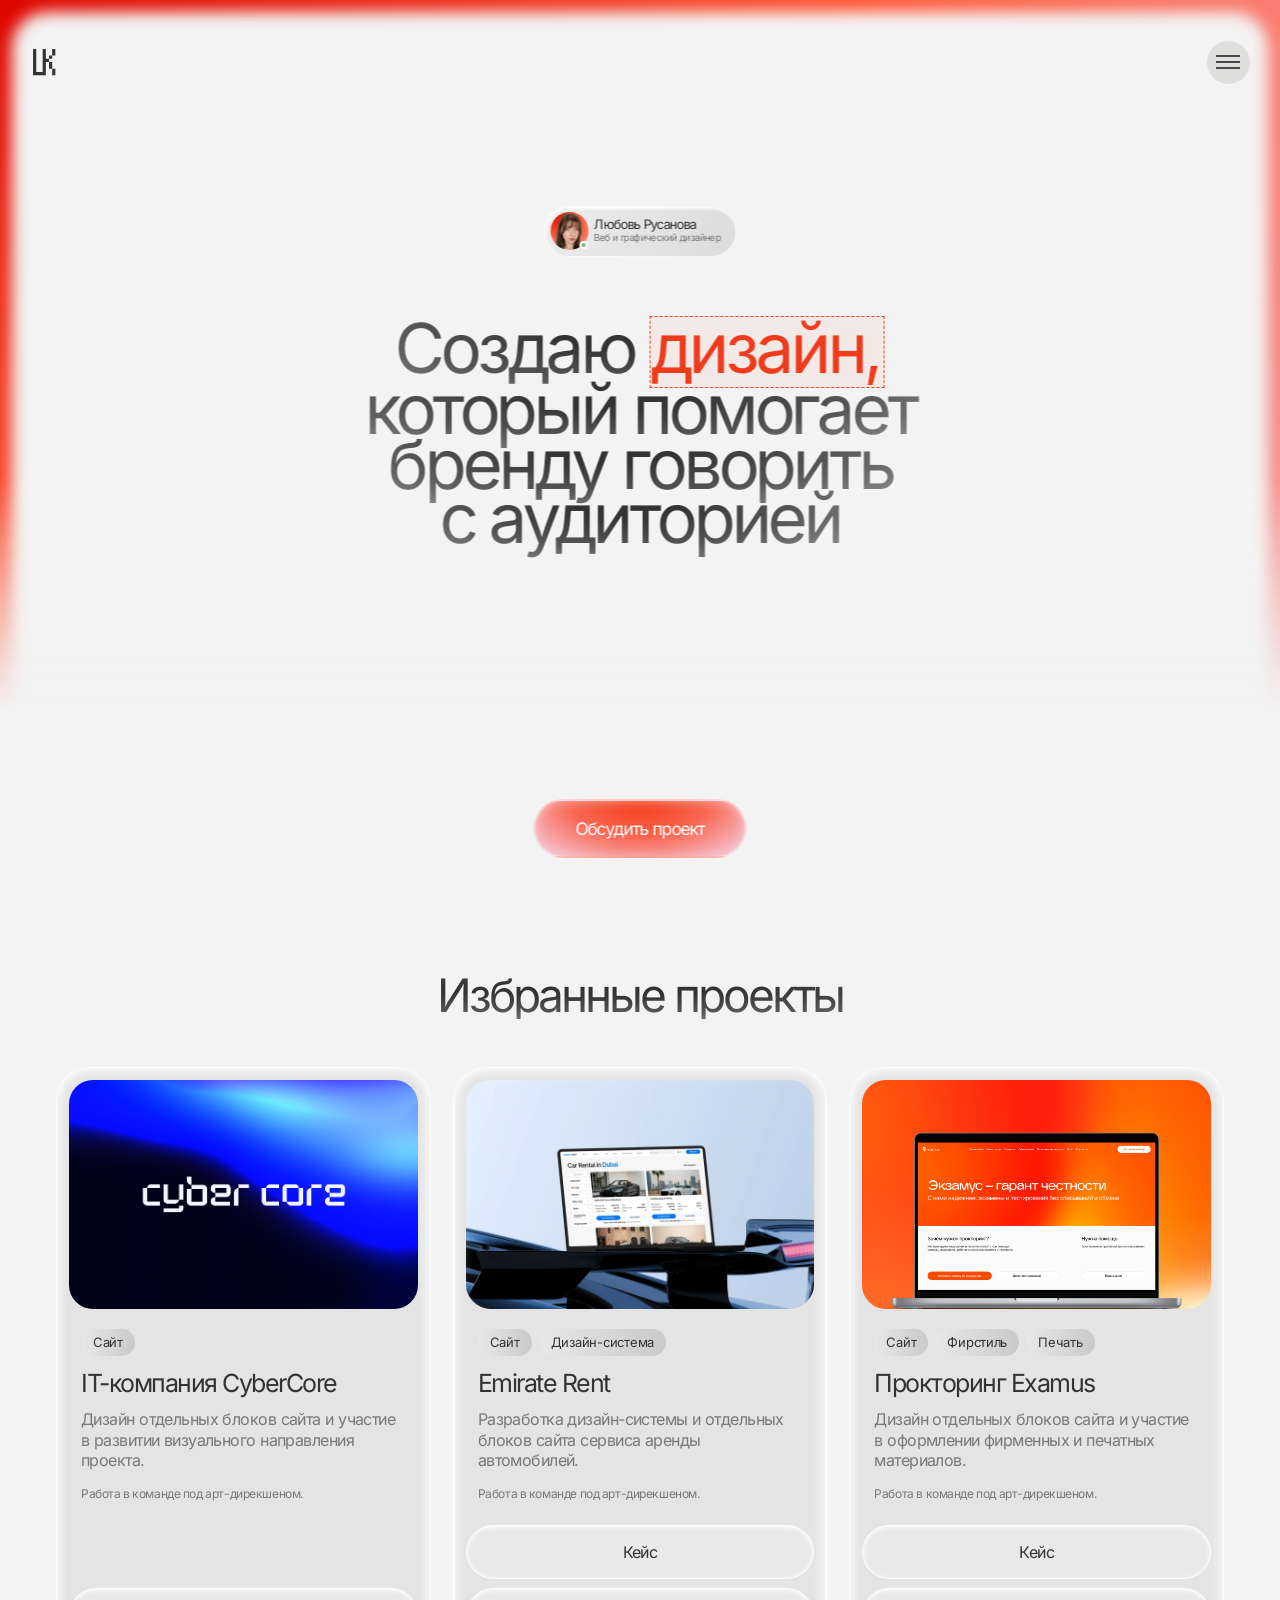
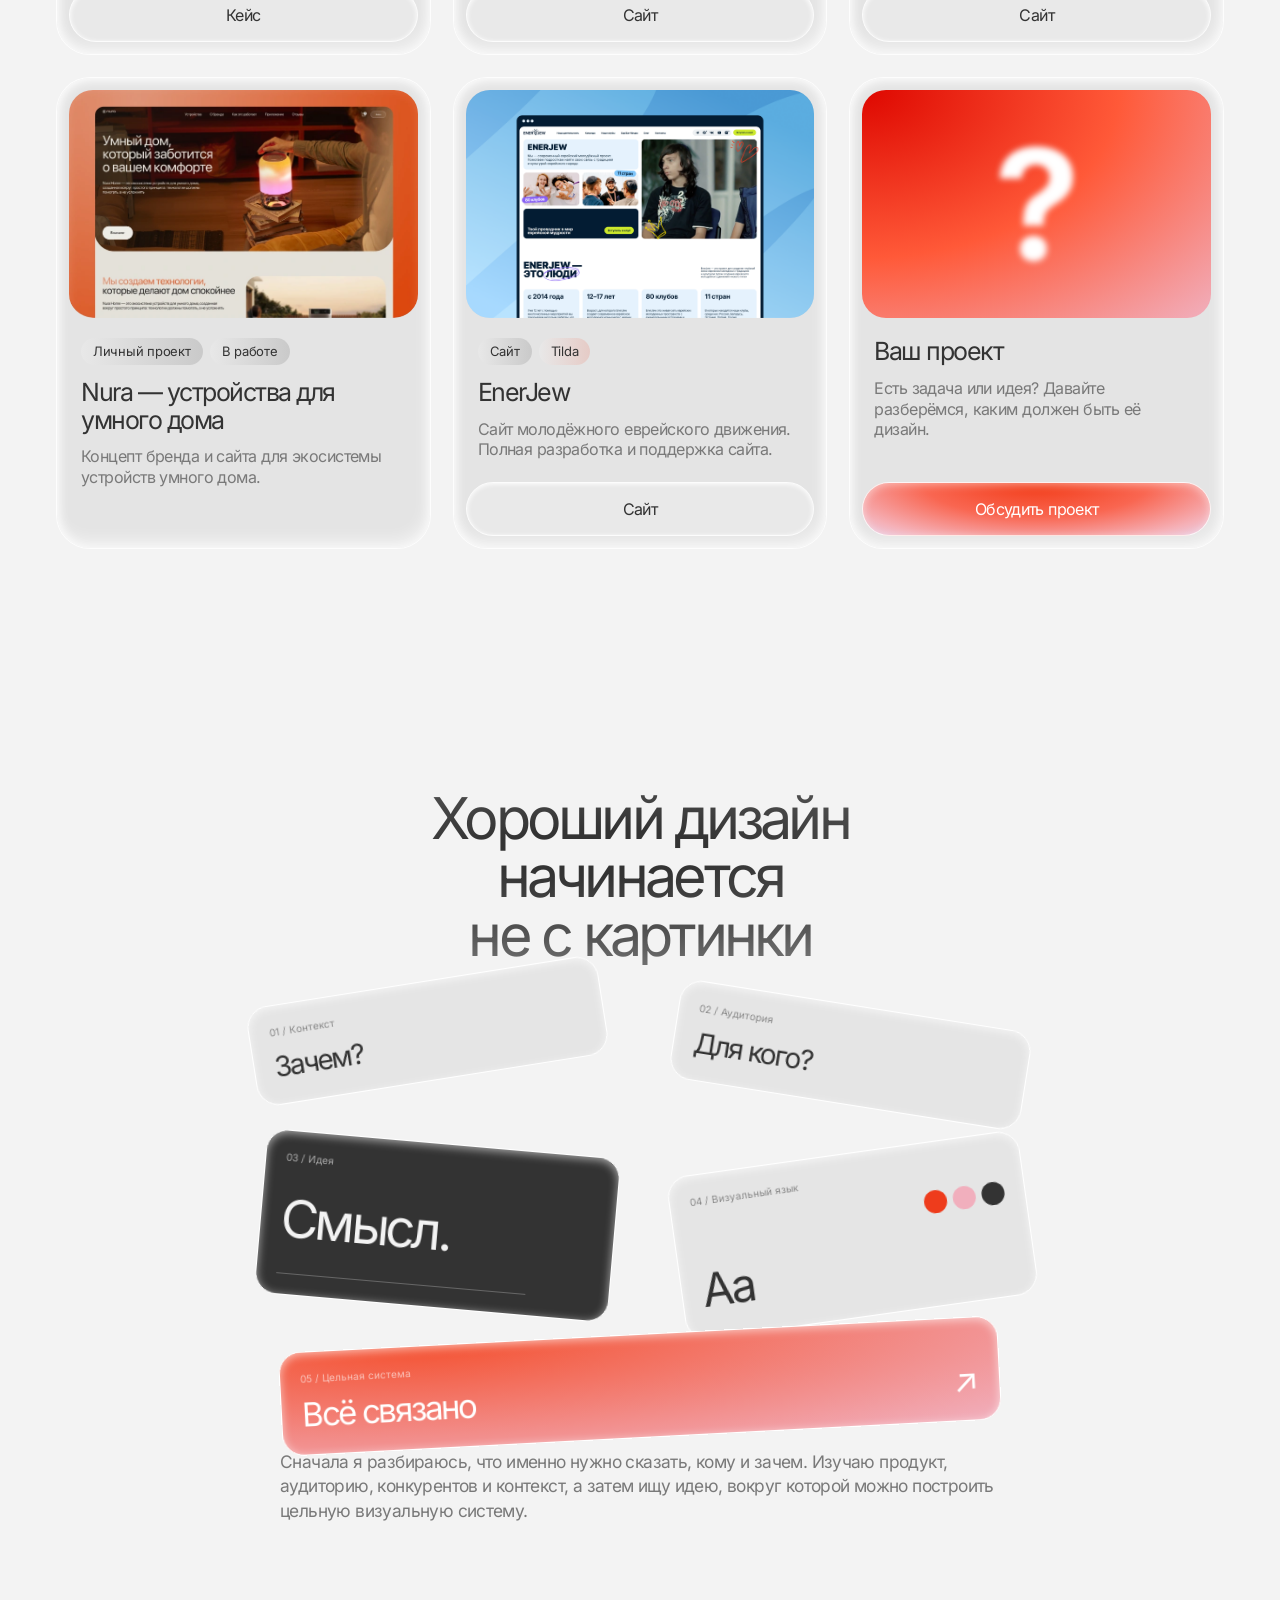
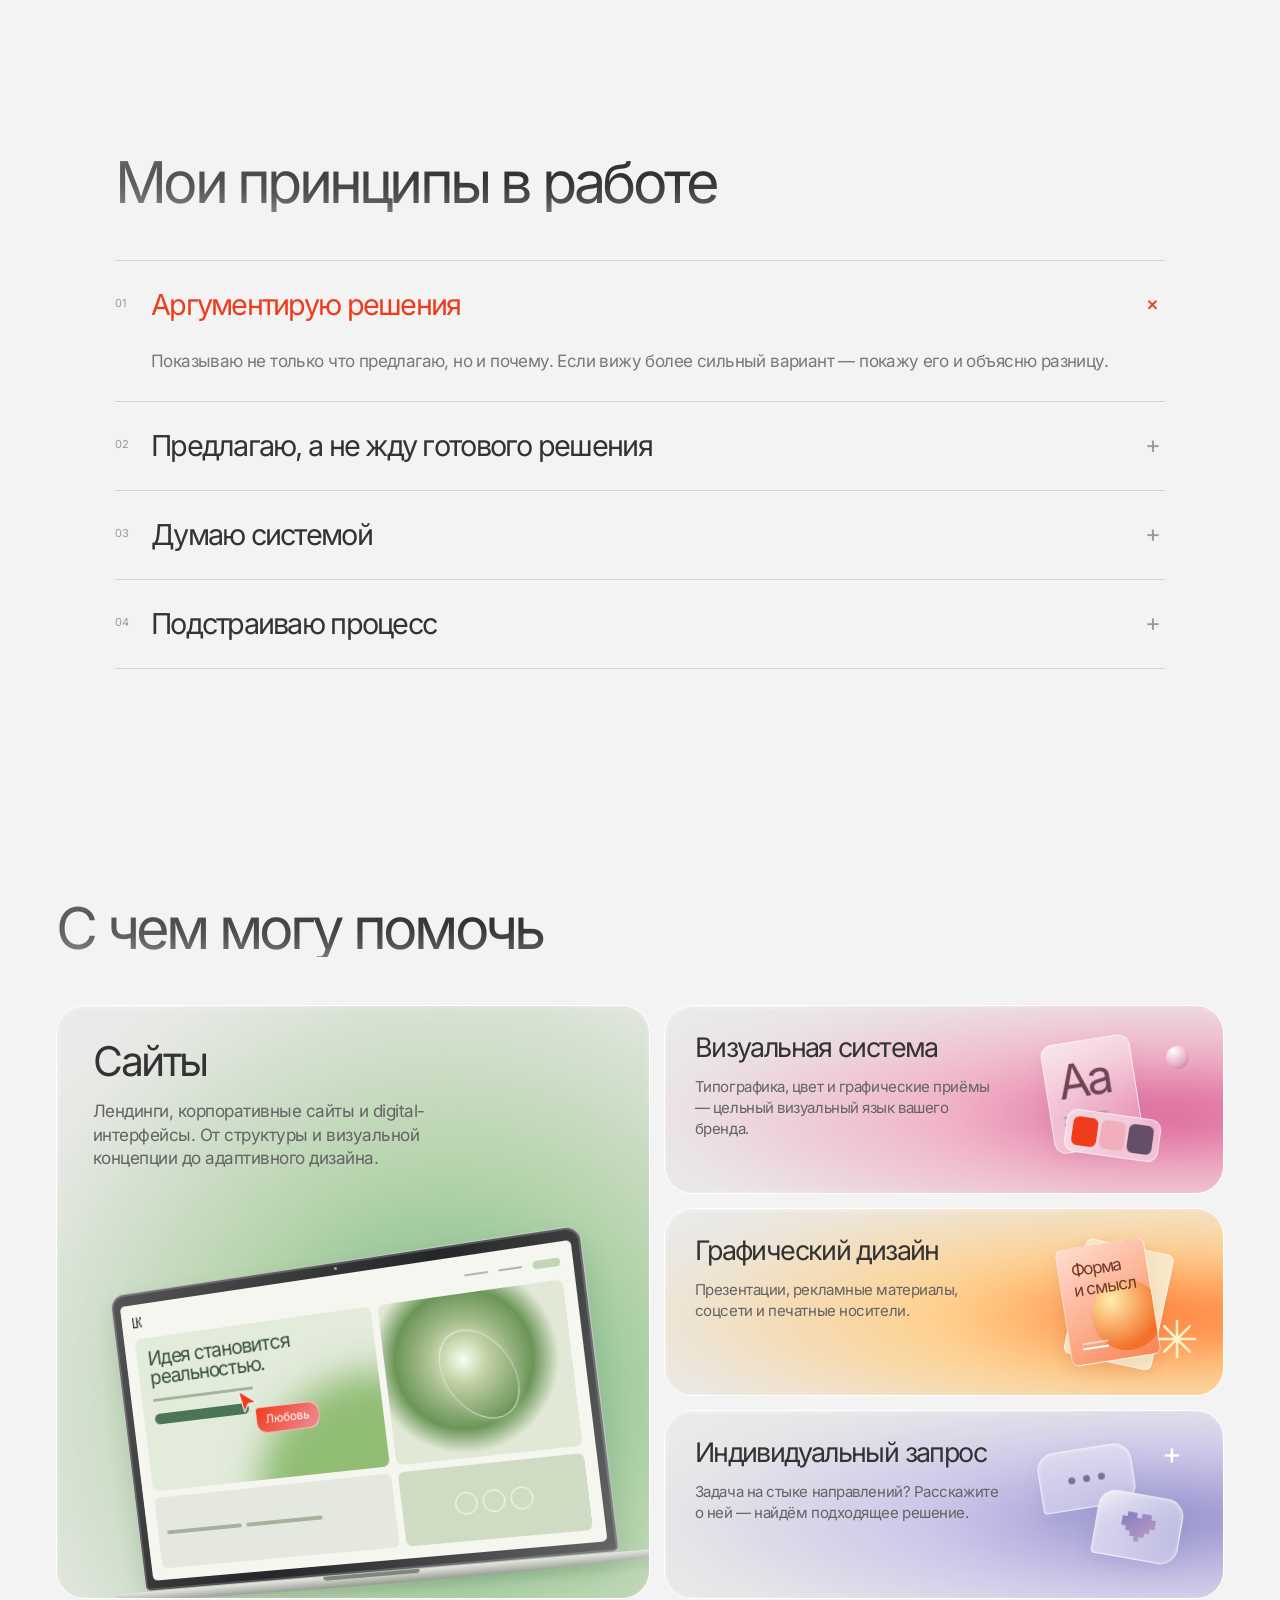
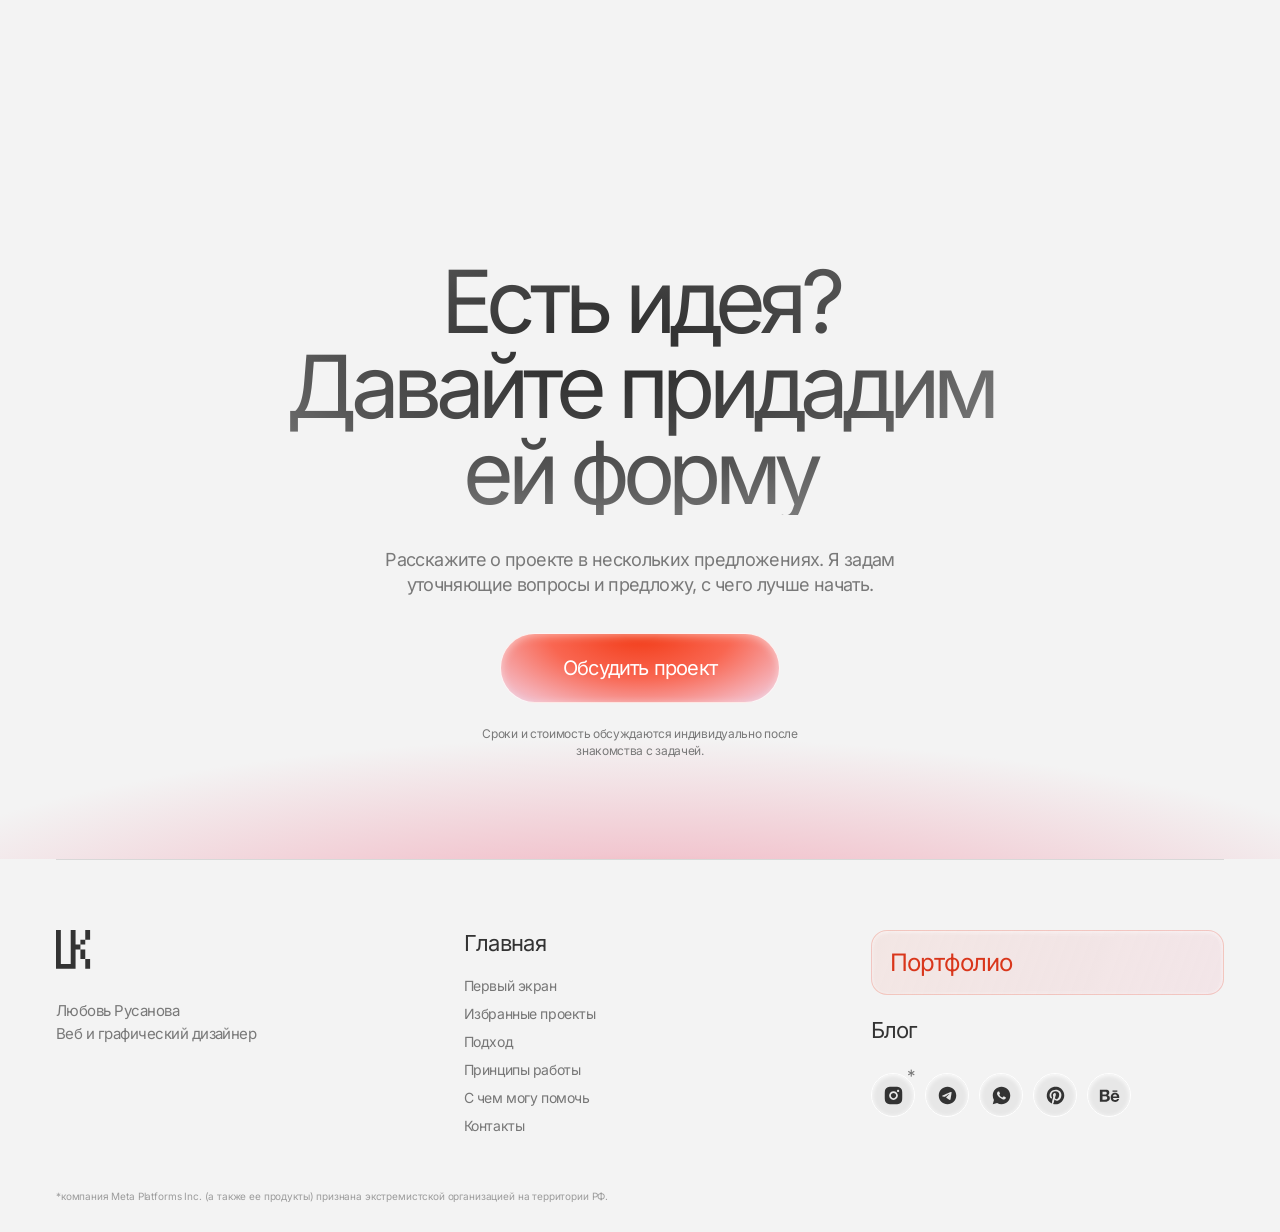
==== commit 37d444d5: "Replace emoji service star with consistent SVG icon" ====
--- a/index.html
+++ b/index.html
@@ -12,7 +12,7 @@
   <link rel="stylesheet" href="sections.css">
   <link rel="stylesheet" href="pages.css">
 <link rel="stylesheet" href="/refinements.css">
-  <link rel="stylesheet" href="services.css?v=6">
+  <link rel="stylesheet" href="services.css?v=7">
 </head>
 <body>
     <header class="header entrance">
@@ -114,7 +114,7 @@
       <article class="service-tile service-graphic reveal" tabindex="0" aria-labelledby="service-graphic-title">
         <div class="service-wash" aria-hidden="true"></div>
         <div class="service-text"><h3 id="service-graphic-title">Графический дизайн</h3><p>Презентации, рекламные материалы, соцсети и&nbsp;печатные носители.</p></div>
-        <div class="graphic-illustration service-art" aria-hidden="true"><div class="graphic-paper paper-back"></div><div class="graphic-paper paper-front"><span>Форма<br>и&nbsp;смысл</span><i></i><b></b></div><span class="graphic-seal">✳</span></div>
+        <div class="graphic-illustration service-art" aria-hidden="true"><div class="graphic-paper paper-back"></div><div class="graphic-paper paper-front"><span>Форма<br>и&nbsp;смысл</span><i></i><b></b></div><svg class="graphic-seal" viewBox="0 0 44 44" aria-hidden="true" focusable="false"><path d="M22 4v36M4 22h36M9.3 9.3l25.4 25.4M9.3 34.7 34.7 9.3" fill="none" stroke="currentColor" stroke-width="2.5" stroke-linecap="round"/></svg></div>
       </article>
       <article class="service-tile service-custom reveal" tabindex="0" aria-labelledby="service-custom-title">
         <div class="service-wash" aria-hidden="true"></div>
--- a/services.css
+++ b/services.css
@@ -56,7 +56,7 @@
 .paper-back{background:#f8e8c7;transform:rotate(12deg) translateX(11px)}
 .paper-front{padding:12px;background:linear-gradient(150deg,#ffddd0,#fa8555);transform:rotate(-9deg);overflow:hidden}
 .paper-front span{position:relative;z-index:1;font-size:17px;line-height:.98;letter-spacing:-.07em;color:#743a2b}.paper-front i{position:absolute;bottom:7px;right:-8px;width:70px;height:70px;border-radius:50%;background:radial-gradient(circle at 30% 25%,#ffedab,#f3712b 70%)}.paper-front b{position:absolute;bottom:14px;left:12px;width:26px;height:2px;background:#fff;box-shadow:0 -5px #fff8}
-.graphic-seal{position:absolute;right:1%;bottom:11px;font-size:44px;color:#fff3c9;line-height:1;transition:transform .8s}
+.graphic-seal{position:absolute;right:1%;bottom:11px;display:block;width:44px;height:44px;color:#fff3c9;transform-origin:center;transition:transform .8s}
 .custom-bubble{position:absolute;border:1px solid #ffffffa0;border-radius:18px 18px 18px 4px;backdrop-filter:blur(14px);box-shadow:inset 0 1px 4px #fff6,0 8px 20px #514a7f14;transition:transform .7s}
 .bubble-back{width:95px;height:60px;left:0;top:13px;background:#ffffff4d;display:flex;align-items:center;justify-content:center;gap:8px;transform:rotate(-9deg)}
 .bubble-back i{width:7px;height:7px;border-radius:50%;background:#77739b}
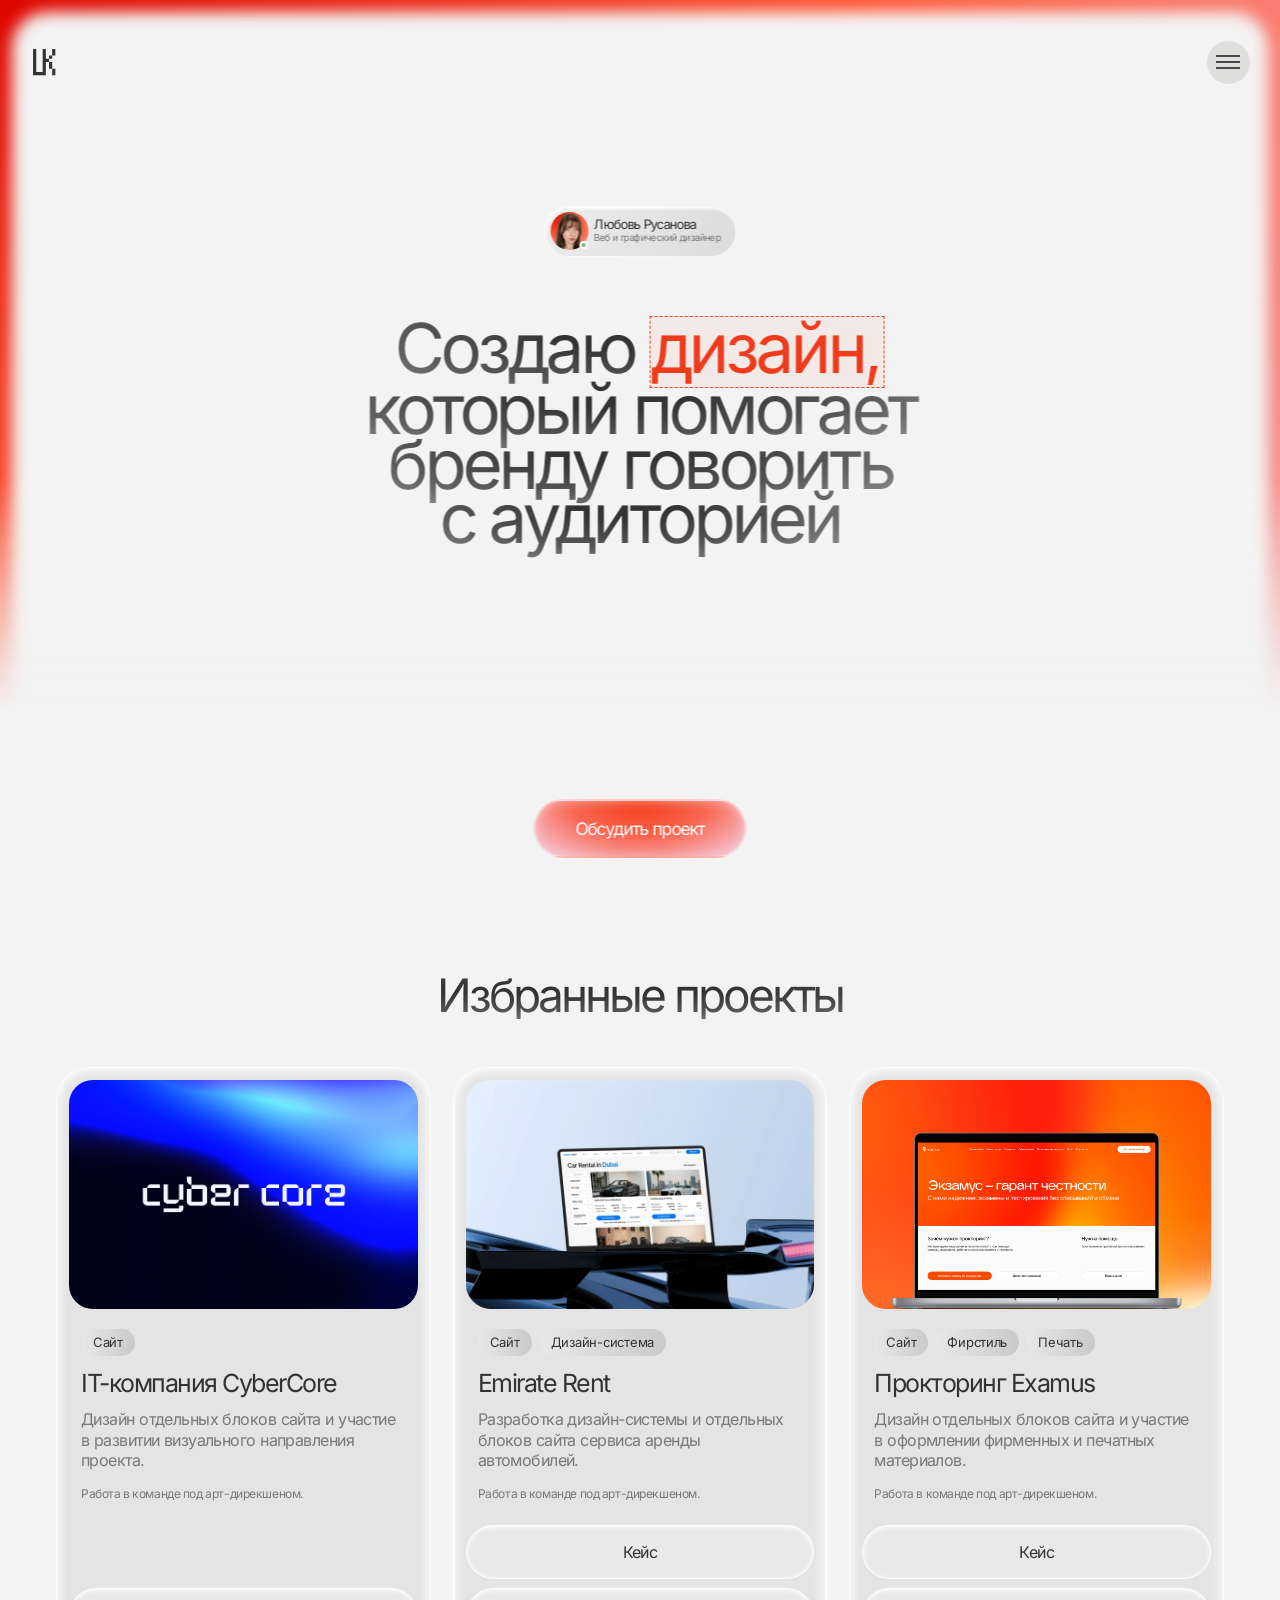
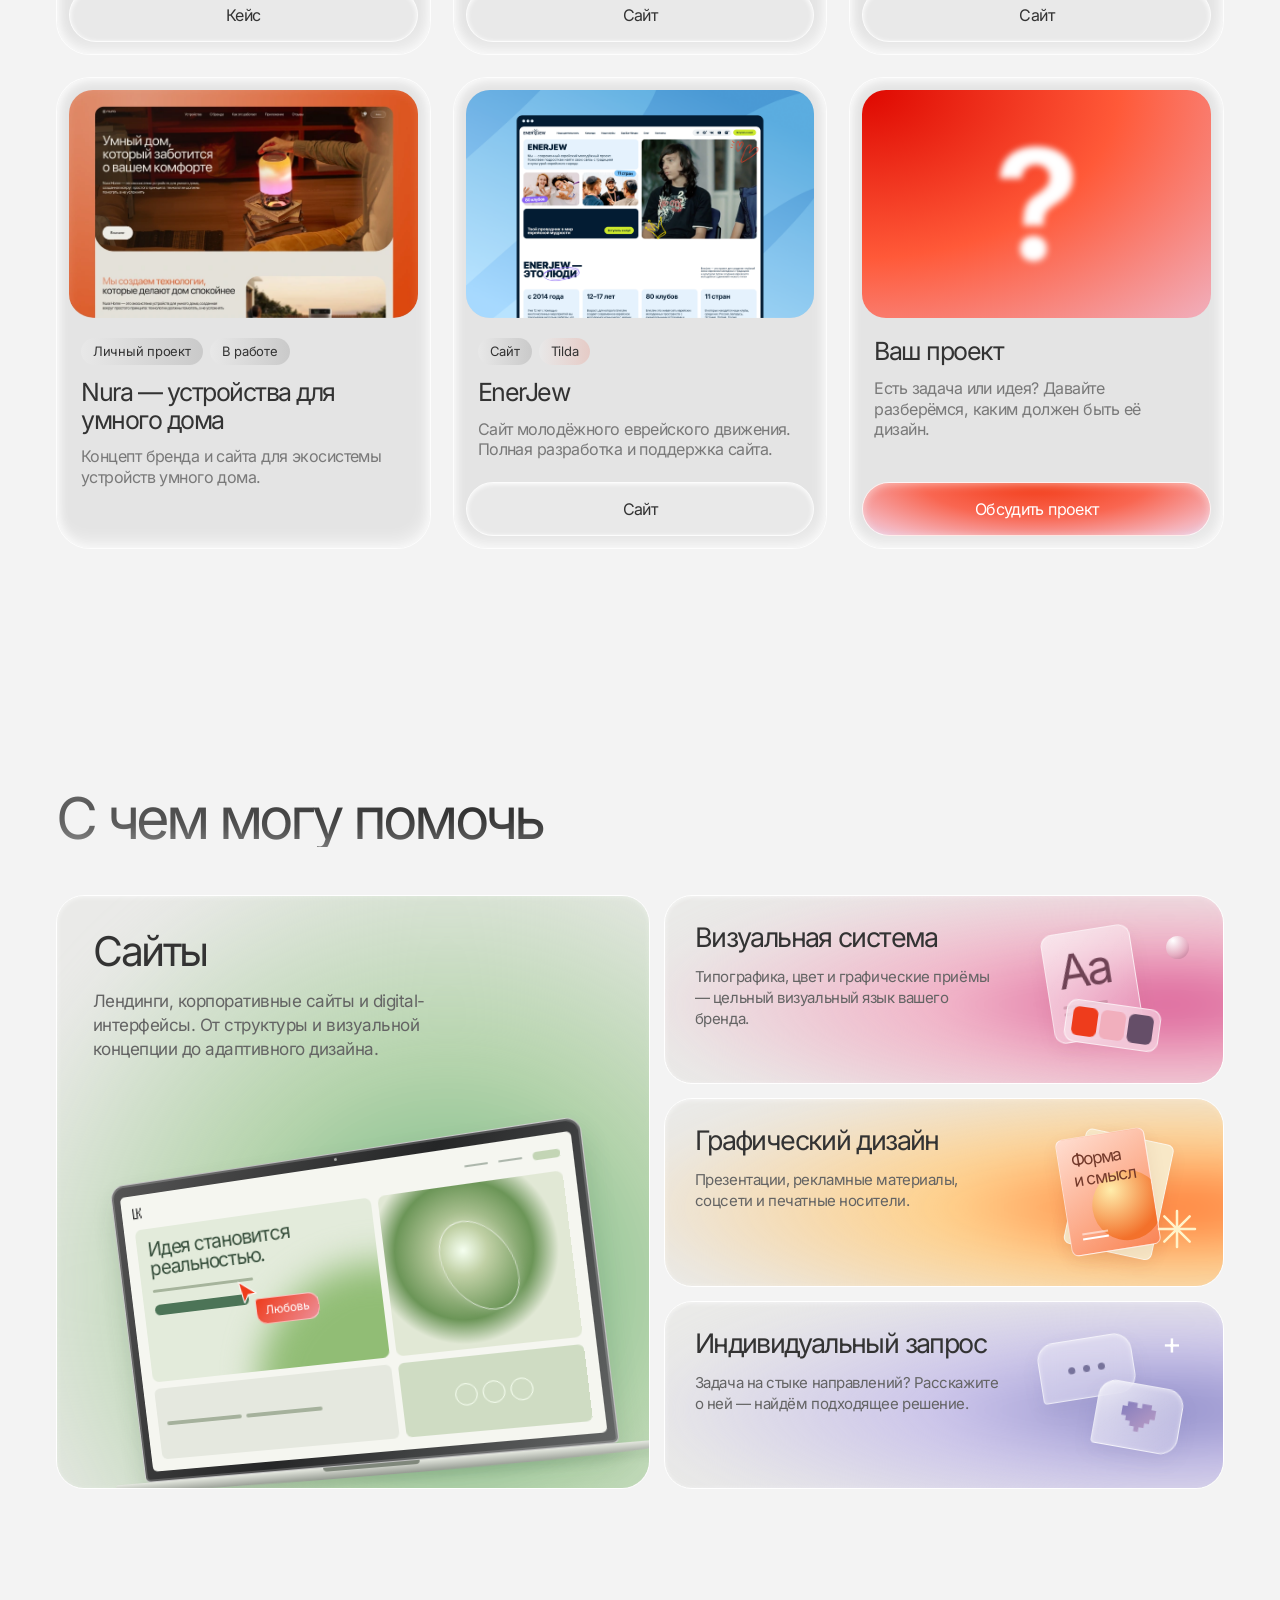
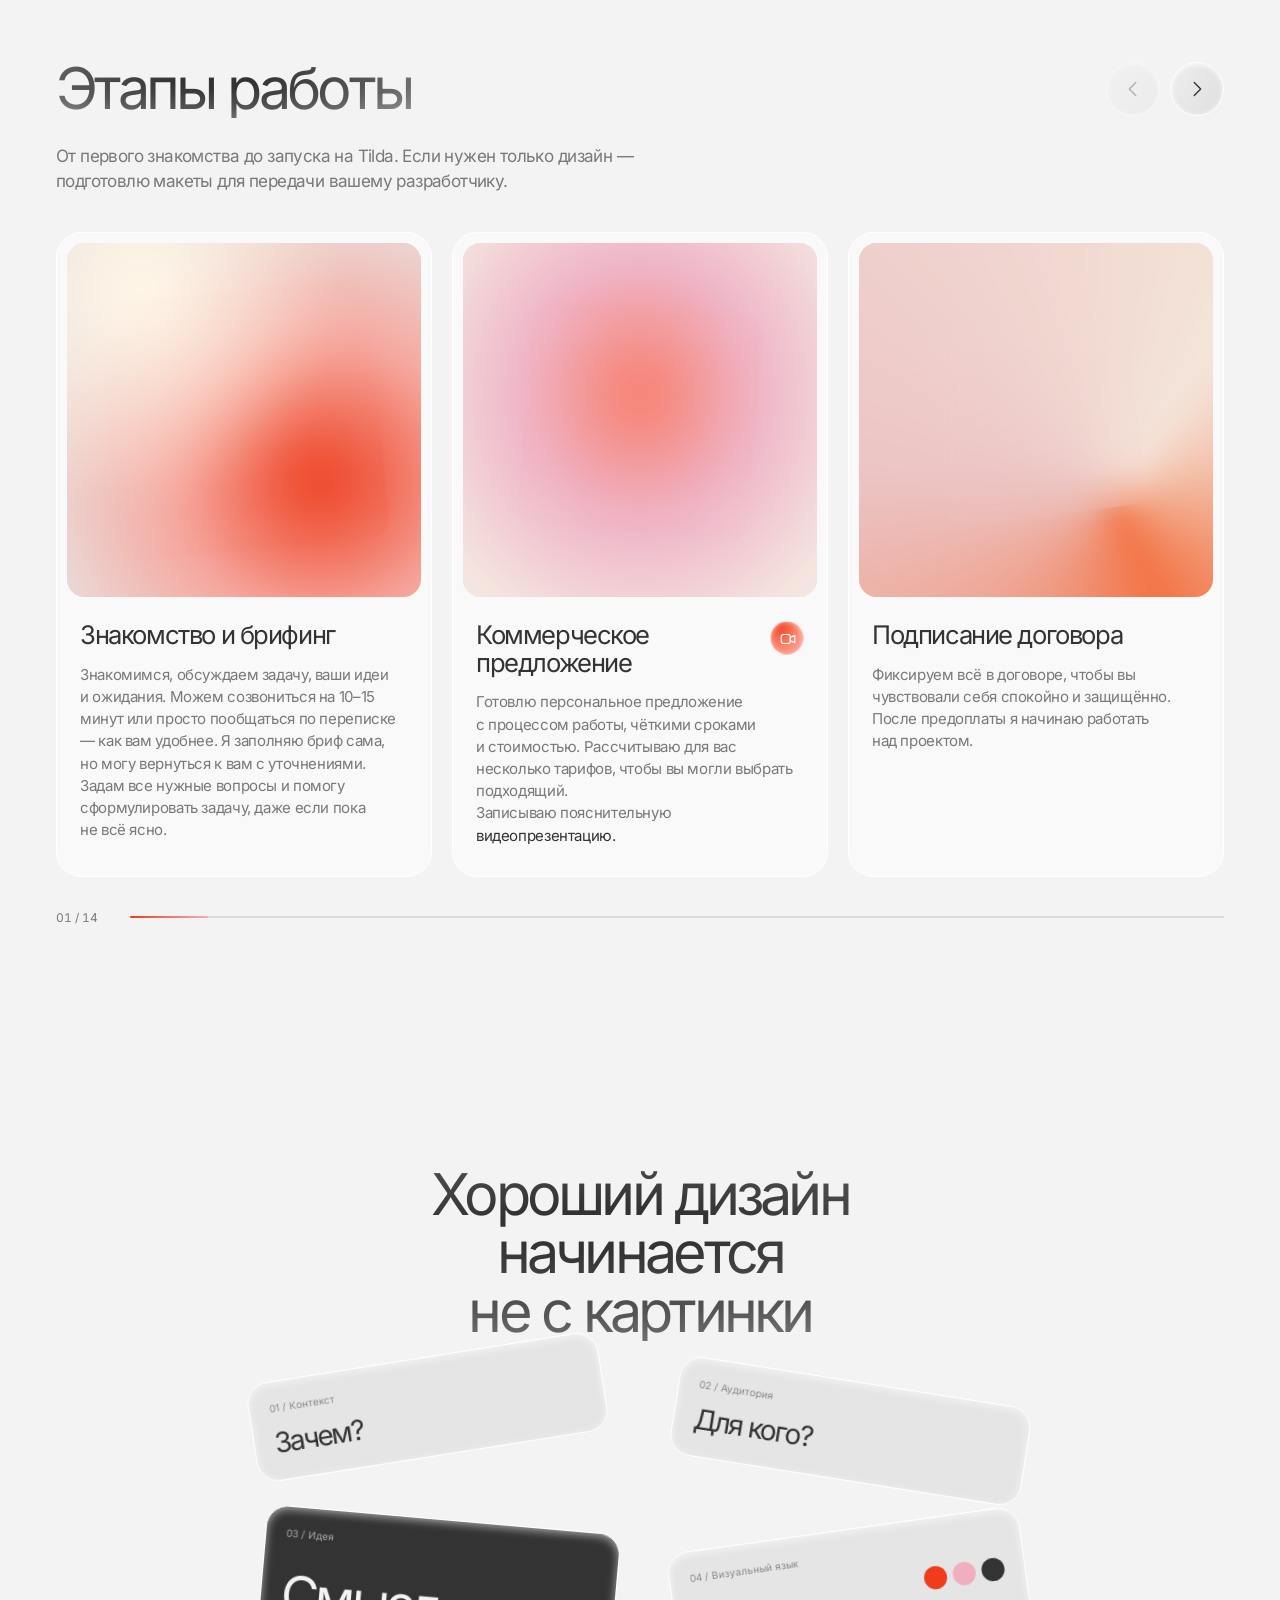
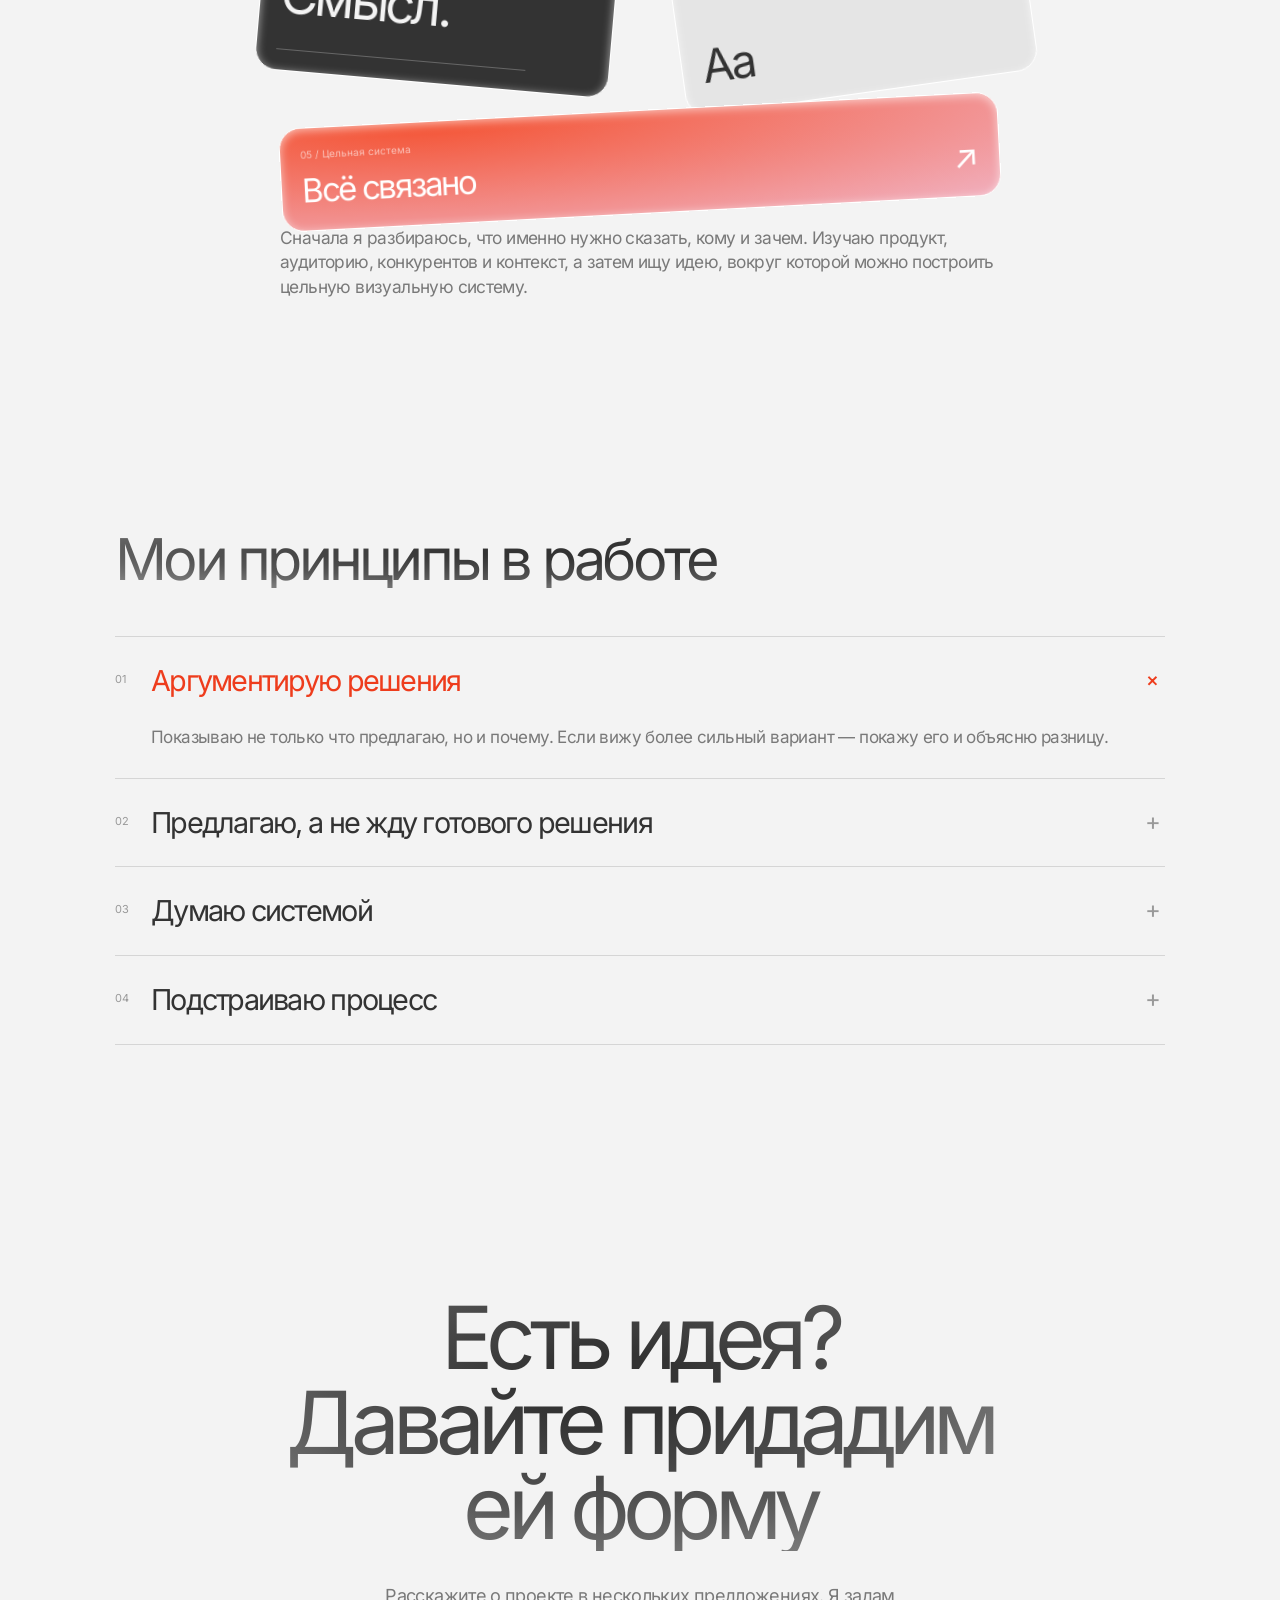
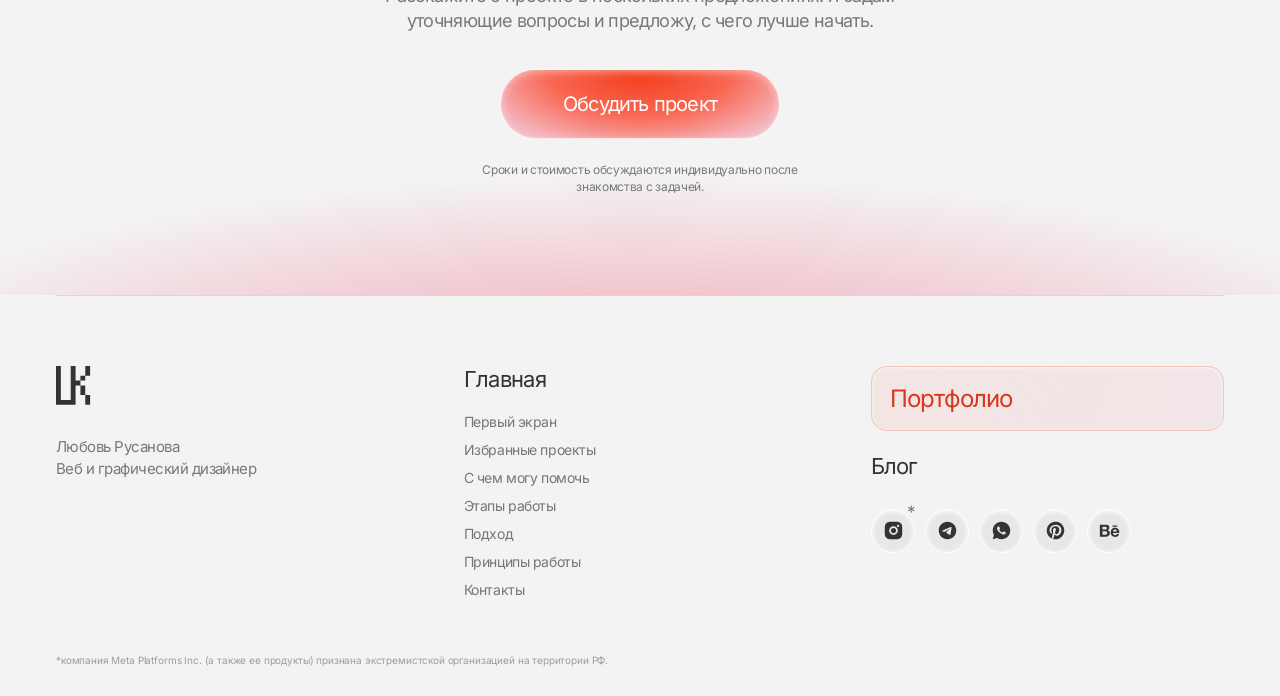
==== commit 41514c8f: "Add work stages carousel and reorder home sections" ====
--- a/index.html
+++ b/index.html
@@ -13,6 +13,7 @@
   <link rel="stylesheet" href="pages.css">
 <link rel="stylesheet" href="/refinements.css">
   <link rel="stylesheet" href="services.css?v=7">
+  <link rel="stylesheet" href="process.css?v=1">
 </head>
 <body>
     <header class="header entrance">
@@ -23,7 +24,7 @@
       </a>
       <button class="menu" type="button" aria-label="Открыть меню" aria-expanded="false" aria-controls="site-menu"><svg class="menu-icon" width="24" height="14" viewBox="0 0 24 14" aria-hidden="true"><path d="M0 1H24 M0 7H24 M0 13H24" fill="none" stroke="currentColor" stroke-width="2" shape-rendering="crispEdges"/></svg></button>
     </header>
-    <nav class="menu-panel" id="site-menu" aria-label="Навигация по сайту" hidden><div class="nav-home"><a href="/">Главная</a><details><summary aria-label="Разделы главной страницы"><svg class="home-chevron" viewBox="0 0 24 24" aria-hidden="true"><path d="m6 9 6 6 6-6"/></svg></summary><div class="home-subnav"><a href="/#home">Первый экран</a><a href="/#projects">Избранные проекты</a><a href="/#approach">Подход</a><a href="/#collaboration">Принципы работы</a><a href="/#services">С чем могу помочь</a><a href="/#contact">Контакты</a></div></details></div><a class="portfolio-nav" href="/#projects">Портфолио <span class="portfolio-arrow" aria-hidden="true">→</span></a><a class="blog-nav" href="/blog/">Блог <span class="nav-arrow" aria-hidden="true">→</span></a><div class="nav-socials" aria-label="Социальные сети"><a class="social-circle" href="https://www.instagram.com/lyubakravchuk" target="_blank" rel="noopener noreferrer" aria-label="Instagram*"><svg aria-hidden="true" viewBox="0 0 24 24" fill="currentColor" xmlns="http://www.w3.org/2000/svg"><path d="M13.0281 2.00073C14.1535 2.00259 14.7238 2.00855 15.2166 2.02322L15.4107 2.02956C15.6349 2.03753 15.8561 2.04753 16.1228 2.06003C17.1869 2.1092 17.9128 2.27753 18.5503 2.52503C19.2094 2.7792 19.7661 3.12253 20.3219 3.67837C20.8769 4.2342 21.2203 4.79253 21.4753 5.45003C21.7219 6.0867 21.8903 6.81337 21.9403 7.87753C21.9522 8.1442 21.9618 8.3654 21.9697 8.58964L21.976 8.78373C21.9906 9.27647 21.9973 9.84686 21.9994 10.9723L22.0002 11.7179C22.0003 11.809 22.0003 11.903 22.0003 12L22.0002 12.2821L21.9996 13.0278C21.9977 14.1532 21.9918 14.7236 21.9771 15.2163L21.9707 15.4104C21.9628 15.6347 21.9528 15.8559 21.9403 16.1225C21.8911 17.1867 21.7219 17.9125 21.4753 18.55C21.2211 19.2092 20.8769 19.7659 20.3219 20.3217C19.7661 20.8767 19.2069 21.22 18.5503 21.475C17.9128 21.7217 17.1869 21.89 16.1228 21.94C15.8561 21.9519 15.6349 21.9616 15.4107 21.9694L15.2166 21.9757C14.7238 21.9904 14.1535 21.997 13.0281 21.9992L12.2824 22C12.1913 22 12.0973 22 12.0003 22L11.7182 22L10.9725 21.9993C9.8471 21.9975 9.27672 21.9915 8.78397 21.9768L8.58989 21.9705C8.36564 21.9625 8.14444 21.9525 7.87778 21.94C6.81361 21.8909 6.08861 21.7217 5.45028 21.475C4.79194 21.2209 4.23444 20.8767 3.67861 20.3217C3.12278 19.7659 2.78028 19.2067 2.52528 18.55C2.27778 17.9125 2.11028 17.1867 2.06028 16.1225C2.0484 15.8559 2.03871 15.6347 2.03086 15.4104L2.02457 15.2163C2.00994 14.7236 2.00327 14.1532 2.00111 13.0278L2.00098 10.9723C2.00284 9.84686 2.00879 9.27647 2.02346 8.78373L2.02981 8.58964C2.03778 8.3654 2.04778 8.1442 2.06028 7.87753C2.10944 6.81253 2.27778 6.08753 2.52528 5.45003C2.77944 4.7917 3.12278 4.2342 3.67861 3.67837C4.23444 3.12253 4.79278 2.78003 5.45028 2.52503C6.08778 2.27753 6.81278 2.11003 7.87778 2.06003C8.14444 2.04816 8.36564 2.03847 8.58989 2.03062L8.78397 2.02433C9.27672 2.00969 9.8471 2.00302 10.9725 2.00086L13.0281 2.00073ZM12.0003 7.00003C9.23738 7.00003 7.00028 9.23956 7.00028 12C7.00028 14.7629 9.23981 17 12.0003 17C14.7632 17 17.0003 14.7605 17.0003 12C17.0003 9.23713 14.7607 7.00003 12.0003 7.00003ZM12.0003 9.00003C13.6572 9.00003 15.0003 10.3427 15.0003 12C15.0003 13.6569 13.6576 15 12.0003 15C10.3434 15 9.00028 13.6574 9.00028 12C9.00028 10.3431 10.3429 9.00003 12.0003 9.00003ZM17.2503 5.50003C16.561 5.50003 16.0003 6.05994 16.0003 6.74918C16.0003 7.43843 16.5602 7.9992 17.2503 7.9992C17.9395 7.9992 18.5003 7.4393 18.5003 6.74918C18.5003 6.05994 17.9386 5.49917 17.2503 5.50003Z"/></svg><sup aria-hidden="true">*</sup></a><a class="social-circle" href="https://t.me/lyubakravchuk" target="_blank" rel="noopener noreferrer" aria-label="Telegram"><svg aria-hidden="true" viewBox="0 0 24 24" fill="currentColor" xmlns="http://www.w3.org/2000/svg"><path d="M22 12C22 17.5228 17.5228 22 12 22C6.47715 22 2 17.5228 2 12C2 6.47715 6.47715 2 12 2C17.5228 2 22 6.47715 22 12ZM12.3584 9.38246C11.3857 9.78702 9.4418 10.6244 6.5266 11.8945C6.05321 12.0827 5.80524 12.2669 5.78266 12.4469C5.74451 12.7513 6.12561 12.8711 6.64458 13.0343C6.71517 13.0565 6.78832 13.0795 6.8633 13.1039C7.37388 13.2698 8.06071 13.464 8.41776 13.4717C8.74164 13.4787 9.10313 13.3452 9.50222 13.0711C12.226 11.2325 13.632 10.3032 13.7203 10.2832C13.7826 10.269 13.8689 10.2513 13.9273 10.3032C13.9858 10.3552 13.98 10.4536 13.9739 10.48C13.9361 10.641 12.4401 12.0318 11.666 12.7515C11.4351 12.9661 11.2101 13.1853 10.9833 13.4039C10.509 13.8611 10.1533 14.204 11.003 14.764C11.8644 15.3317 12.7323 15.8982 13.5724 16.4971C13.9867 16.7925 14.359 17.0579 14.8188 17.0156C15.0861 16.991 15.3621 16.7397 15.5022 15.9903C15.8335 14.2193 16.4847 10.3821 16.6352 8.80083C16.6484 8.6623 16.6318 8.485 16.6185 8.40717C16.6052 8.32934 16.5773 8.21844 16.4762 8.13635C16.3563 8.03913 16.1714 8.01863 16.0887 8.02009C15.7125 8.02672 15.1355 8.22737 12.3584 9.38246Z"/></svg></a><a class="social-circle" href="https://wa.me/77751026931?text=" target="_blank" rel="noopener noreferrer" aria-label="WhatsApp"><svg aria-hidden="true" viewBox="0 0 24 24" fill="currentColor" xmlns="http://www.w3.org/2000/svg"><path d="M12.001 2C17.5238 2 22.001 6.47715 22.001 12C22.001 17.5228 17.5238 22 12.001 22C10.1671 22 8.44851 21.5064 6.97086 20.6447L2.00516 22L3.35712 17.0315C2.49494 15.5536 2.00098 13.8345 2.00098 12C2.00098 6.47715 6.47813 2 12.001 2ZM8.59339 7.30019L8.39232 7.30833C8.26293 7.31742 8.13607 7.34902 8.02057 7.40811C7.93392 7.45244 7.85348 7.51651 7.72709 7.63586C7.60774 7.74855 7.53857 7.84697 7.46569 7.94186C7.09599 8.4232 6.89729 9.01405 6.90098 9.62098C6.90299 10.1116 7.03043 10.5884 7.23169 11.0336C7.63982 11.9364 8.31288 12.8908 9.20194 13.7759C9.4155 13.9885 9.62473 14.2034 9.85034 14.402C10.9538 15.3736 12.2688 16.0742 13.6907 16.4482C13.6907 16.4482 14.2507 16.5342 14.2589 16.5347C14.4444 16.5447 14.6296 16.5313 14.8153 16.5218C15.1066 16.5068 15.391 16.428 15.6484 16.2909C15.8139 16.2028 15.8922 16.159 16.0311 16.0714C16.0311 16.0714 16.0737 16.0426 16.1559 15.9814C16.2909 15.8808 16.3743 15.81 16.4866 15.6934C16.5694 15.6074 16.6406 15.5058 16.6956 15.3913C16.7738 15.2281 16.8525 14.9166 16.8838 14.6579C16.9077 14.4603 16.9005 14.3523 16.8979 14.2854C16.8936 14.1778 16.8047 14.0671 16.7073 14.0201L16.1258 13.7587C16.1258 13.7587 15.2563 13.3803 14.7245 13.1377C14.6691 13.1124 14.6085 13.1007 14.5476 13.097C14.4142 13.0888 14.2647 13.1236 14.1696 13.2238C14.1646 13.2218 14.0984 13.279 13.3749 14.1555C13.335 14.2032 13.2415 14.3069 13.0798 14.2972C13.0554 14.2955 13.0311 14.292 13.0074 14.2858C12.9419 14.2685 12.8781 14.2457 12.8157 14.2193C12.692 14.1668 12.6486 14.1469 12.5641 14.1105C11.9868 13.8583 11.457 13.5209 10.9887 13.108C10.8631 12.9974 10.7463 12.8783 10.6259 12.7616C10.2057 12.3543 9.86169 11.9211 9.60577 11.4938C9.5918 11.4705 9.57027 11.4368 9.54708 11.3991C9.50521 11.331 9.45903 11.25 9.44455 11.1944C9.40738 11.0473 9.50599 10.9291 9.50599 10.9291C9.50599 10.9291 9.74939 10.663 9.86248 10.5183C9.97128 10.379 10.0652 10.2428 10.125 10.1457C10.2428 9.95633 10.2801 9.76062 10.2182 9.60963C9.93764 8.92565 9.64818 8.24536 9.34986 7.56894C9.29098 7.43545 9.11585 7.33846 8.95659 7.32007C8.90265 7.31384 8.84875 7.30758 8.79459 7.30402C8.66053 7.29748 8.5262 7.29892 8.39232 7.30833L8.59339 7.30019Z"/></svg></a><a class="social-circle" href="https://ru.pinterest.com/lubovwebdesign/" target="_blank" rel="noopener noreferrer" aria-label="Pinterest"><svg aria-hidden="true" viewBox="0 0 24 24" fill="currentColor" xmlns="http://www.w3.org/2000/svg"><path d="M13.3717 2.09442C8.42512 1.41268 3.73383 4.48505 2.38064 9.29256C1.02745 14.1001 3.42711 19.1692 8.00271 21.1689C7.94264 20.4008 7.99735 19.628 8.16502 18.8761C8.34964 18.0374 9.46121 13.4132 9.46121 13.4132C9.23971 12.9173 9.12893 12.379 9.13659 11.8359C9.13659 10.3509 9.99353 9.24295 11.0597 9.24295C11.4472 9.23718 11.8181 9.40028 12.0758 9.68981C12.3335 9.97934 12.4526 10.3667 12.402 10.751C12.402 11.6512 11.8236 13.0131 11.5228 14.2903C11.4014 14.7656 11.5131 15.2703 11.8237 15.65C12.1343 16.0296 12.6069 16.2389 13.0967 16.2139C14.9944 16.2139 16.2675 13.7825 16.2675 10.9126C16.2675 8.71205 14.8098 7.0655 12.1243 7.0655C10.826 7.01531 9.56388 7.4996 8.63223 8.40543C7.70057 9.31126 7.18084 10.5595 7.19423 11.859C7.16563 12.5722 7.39566 13.2717 7.84194 13.8287C8.01361 13.9564 8.07985 14.1825 8.00425 14.3827C7.9581 14.5673 7.84194 15.0059 7.79578 15.1675C7.77632 15.278 7.70559 15.3728 7.60516 15.4228C7.50473 15.4729 7.38651 15.4724 7.28654 15.4214C5.9019 14.8674 5.24957 13.3439 5.24957 11.6051C5.24957 8.75822 7.63424 5.3497 12.4036 5.3497C16.1998 5.3497 18.723 8.1273 18.723 11.0972C18.723 15.0059 16.5468 17.9451 13.3298 17.9451C12.3526 17.9761 11.4273 17.5061 10.8759 16.6986C10.8759 16.6986 10.2974 19.0146 10.1835 19.4531C9.95101 20.2099 9.60779 20.9281 9.16505 21.5844C10.0877 21.8643 11.0471 22.0044 12.0113 22C14.6636 22.0017 17.2078 20.9484 19.0829 19.072C20.958 17.1957 22.0099 14.6504 22.0069 11.9975C22.004 7.00306 18.3183 2.77616 13.3717 2.09442Z"/></svg></a><a class="social-circle" href="https://www.behance.net/lyubakravchuk" target="_blank" rel="noopener noreferrer" aria-label="Behance"><svg aria-hidden="true" viewBox="0 0 24 24" fill="currentColor" xmlns="http://www.w3.org/2000/svg"><path d="M7.44262 5.34998C8.08197 5.34998 8.67213 5.39945 9.21311 5.54786C9.7541 5.6468 10.1967 5.84468 10.5902 6.09203C10.9836 6.33938 11.2787 6.68566 11.4754 7.13089C11.6721 7.57612 11.7705 8.12029 11.7705 8.71393C11.7705 9.40651 11.623 10.0002 11.2787 10.4454C10.9836 10.8906 10.4918 11.2864 9.90164 11.5832C10.7377 11.8305 11.377 12.2758 11.7705 12.8694C12.1639 13.463 12.4098 14.2051 12.4098 15.0461C12.4098 15.7387 12.2623 16.3323 12.0164 16.827C11.7705 17.3217 11.377 17.7669 10.9344 18.0638C10.4918 18.3606 9.95082 18.6079 9.36066 18.7563C8.77049 18.9047 8.18033 19.0037 7.59016 19.0037H1V5.34998H7.44262ZM7.04918 10.8906C7.59016 10.8906 8.03279 10.7422 8.37705 10.4949C8.72131 10.2475 8.86885 9.80227 8.86885 9.2581C8.86885 8.96128 8.81967 8.66446 8.72131 8.46658C8.62295 8.2687 8.47541 8.12029 8.27869 7.97188C8.08197 7.87294 7.88525 7.774 7.63934 7.72453C7.39344 7.67506 7.14754 7.67506 6.85246 7.67506H4V10.8906H7.04918ZM7.19672 16.7281C7.4918 16.7281 7.78689 16.6786 8.03279 16.6291C8.27869 16.5797 8.52459 16.4807 8.72131 16.3323C8.91803 16.1839 9.06557 16.0355 9.21311 15.7881C9.31148 15.5408 9.40984 15.244 9.40984 14.8977C9.40984 14.2051 9.21312 13.7104 8.81967 13.3641C8.42623 13.0673 7.88525 12.9189 7.2459 12.9189H4V16.7281H7.19672ZM16.6885 16.6786C17.082 17.0744 17.6721 17.2722 18.459 17.2722C19 17.2722 19.4918 17.1238 19.8852 16.8765C20.2787 16.5797 20.5246 16.2828 20.623 15.986H23.0328C22.6393 17.1733 22.0492 18.0143 21.2623 18.5585C20.4754 19.0532 19.541 19.35 18.4098 19.35C17.6229 19.35 16.9344 19.2016 16.2951 18.9542C15.6557 18.7069 15.1639 18.3606 14.7213 17.8659C14.2787 17.4206 13.9344 16.8765 13.7377 16.2334C13.4918 15.5903 13.3934 14.8977 13.3934 14.1062C13.3934 13.3641 13.4918 12.6715 13.7377 12.0284C13.9836 11.3853 14.3279 10.8411 14.7705 10.3464C15.2131 9.90121 15.7541 9.50545 16.3443 9.2581C16.9836 9.01075 17.6229 8.86234 18.4098 8.86234C19.2459 8.86234 19.9836 9.01075 20.623 9.35704C21.2623 9.70333 21.7541 10.0991 22.1475 10.6927C22.541 11.2369 22.8361 11.88 23.0328 12.5726C23.1311 13.2652 23.1803 13.9577 23.1311 14.7493H16C16 15.5408 16.2951 16.2828 16.6885 16.6786ZM19.7869 11.4843C19.4426 11.138 18.9016 10.9401 18.2623 10.9401C17.8197 10.9401 17.4754 11.039 17.1803 11.1874C16.8852 11.3358 16.6885 11.5337 16.4918 11.7316C16.2951 11.9295 16.1967 12.1768 16.1475 12.4242C16.0984 12.6715 16.0492 12.8694 16.0492 13.0673H20.4754C20.3771 12.3252 20.1311 11.8305 19.7869 11.4843ZM15.459 6.2899H20.9672V7.62559H15.459V6.2899Z"/></svg></a></div></nav>
+    <nav class="menu-panel" id="site-menu" aria-label="Навигация по сайту" hidden><div class="nav-home"><a href="/">Главная</a><details><summary aria-label="Разделы главной страницы"><svg class="home-chevron" viewBox="0 0 24 24" aria-hidden="true"><path d="m6 9 6 6 6-6"/></svg></summary><div class="home-subnav"><a href="/#home">Первый экран</a><a href="/#projects">Избранные проекты</a><a href="/#services">С чем могу помочь</a><a href="/#process">Этапы работы</a><a href="/#approach">Подход</a><a href="/#collaboration">Принципы работы</a><a href="/#contact">Контакты</a></div></details></div><a class="portfolio-nav" href="/#projects">Портфолио <span class="portfolio-arrow" aria-hidden="true">→</span></a><a class="blog-nav" href="/blog/">Блог <span class="nav-arrow" aria-hidden="true">→</span></a><div class="nav-socials" aria-label="Социальные сети"><a class="social-circle" href="https://www.instagram.com/lyubakravchuk" target="_blank" rel="noopener noreferrer" aria-label="Instagram*"><svg aria-hidden="true" viewBox="0 0 24 24" fill="currentColor" xmlns="http://www.w3.org/2000/svg"><path d="M13.0281 2.00073C14.1535 2.00259 14.7238 2.00855 15.2166 2.02322L15.4107 2.02956C15.6349 2.03753 15.8561 2.04753 16.1228 2.06003C17.1869 2.1092 17.9128 2.27753 18.5503 2.52503C19.2094 2.7792 19.7661 3.12253 20.3219 3.67837C20.8769 4.2342 21.2203 4.79253 21.4753 5.45003C21.7219 6.0867 21.8903 6.81337 21.9403 7.87753C21.9522 8.1442 21.9618 8.3654 21.9697 8.58964L21.976 8.78373C21.9906 9.27647 21.9973 9.84686 21.9994 10.9723L22.0002 11.7179C22.0003 11.809 22.0003 11.903 22.0003 12L22.0002 12.2821L21.9996 13.0278C21.9977 14.1532 21.9918 14.7236 21.9771 15.2163L21.9707 15.4104C21.9628 15.6347 21.9528 15.8559 21.9403 16.1225C21.8911 17.1867 21.7219 17.9125 21.4753 18.55C21.2211 19.2092 20.8769 19.7659 20.3219 20.3217C19.7661 20.8767 19.2069 21.22 18.5503 21.475C17.9128 21.7217 17.1869 21.89 16.1228 21.94C15.8561 21.9519 15.6349 21.9616 15.4107 21.9694L15.2166 21.9757C14.7238 21.9904 14.1535 21.997 13.0281 21.9992L12.2824 22C12.1913 22 12.0973 22 12.0003 22L11.7182 22L10.9725 21.9993C9.8471 21.9975 9.27672 21.9915 8.78397 21.9768L8.58989 21.9705C8.36564 21.9625 8.14444 21.9525 7.87778 21.94C6.81361 21.8909 6.08861 21.7217 5.45028 21.475C4.79194 21.2209 4.23444 20.8767 3.67861 20.3217C3.12278 19.7659 2.78028 19.2067 2.52528 18.55C2.27778 17.9125 2.11028 17.1867 2.06028 16.1225C2.0484 15.8559 2.03871 15.6347 2.03086 15.4104L2.02457 15.2163C2.00994 14.7236 2.00327 14.1532 2.00111 13.0278L2.00098 10.9723C2.00284 9.84686 2.00879 9.27647 2.02346 8.78373L2.02981 8.58964C2.03778 8.3654 2.04778 8.1442 2.06028 7.87753C2.10944 6.81253 2.27778 6.08753 2.52528 5.45003C2.77944 4.7917 3.12278 4.2342 3.67861 3.67837C4.23444 3.12253 4.79278 2.78003 5.45028 2.52503C6.08778 2.27753 6.81278 2.11003 7.87778 2.06003C8.14444 2.04816 8.36564 2.03847 8.58989 2.03062L8.78397 2.02433C9.27672 2.00969 9.8471 2.00302 10.9725 2.00086L13.0281 2.00073ZM12.0003 7.00003C9.23738 7.00003 7.00028 9.23956 7.00028 12C7.00028 14.7629 9.23981 17 12.0003 17C14.7632 17 17.0003 14.7605 17.0003 12C17.0003 9.23713 14.7607 7.00003 12.0003 7.00003ZM12.0003 9.00003C13.6572 9.00003 15.0003 10.3427 15.0003 12C15.0003 13.6569 13.6576 15 12.0003 15C10.3434 15 9.00028 13.6574 9.00028 12C9.00028 10.3431 10.3429 9.00003 12.0003 9.00003ZM17.2503 5.50003C16.561 5.50003 16.0003 6.05994 16.0003 6.74918C16.0003 7.43843 16.5602 7.9992 17.2503 7.9992C17.9395 7.9992 18.5003 7.4393 18.5003 6.74918C18.5003 6.05994 17.9386 5.49917 17.2503 5.50003Z"/></svg><sup aria-hidden="true">*</sup></a><a class="social-circle" href="https://t.me/lyubakravchuk" target="_blank" rel="noopener noreferrer" aria-label="Telegram"><svg aria-hidden="true" viewBox="0 0 24 24" fill="currentColor" xmlns="http://www.w3.org/2000/svg"><path d="M22 12C22 17.5228 17.5228 22 12 22C6.47715 22 2 17.5228 2 12C2 6.47715 6.47715 2 12 2C17.5228 2 22 6.47715 22 12ZM12.3584 9.38246C11.3857 9.78702 9.4418 10.6244 6.5266 11.8945C6.05321 12.0827 5.80524 12.2669 5.78266 12.4469C5.74451 12.7513 6.12561 12.8711 6.64458 13.0343C6.71517 13.0565 6.78832 13.0795 6.8633 13.1039C7.37388 13.2698 8.06071 13.464 8.41776 13.4717C8.74164 13.4787 9.10313 13.3452 9.50222 13.0711C12.226 11.2325 13.632 10.3032 13.7203 10.2832C13.7826 10.269 13.8689 10.2513 13.9273 10.3032C13.9858 10.3552 13.98 10.4536 13.9739 10.48C13.9361 10.641 12.4401 12.0318 11.666 12.7515C11.4351 12.9661 11.2101 13.1853 10.9833 13.4039C10.509 13.8611 10.1533 14.204 11.003 14.764C11.8644 15.3317 12.7323 15.8982 13.5724 16.4971C13.9867 16.7925 14.359 17.0579 14.8188 17.0156C15.0861 16.991 15.3621 16.7397 15.5022 15.9903C15.8335 14.2193 16.4847 10.3821 16.6352 8.80083C16.6484 8.6623 16.6318 8.485 16.6185 8.40717C16.6052 8.32934 16.5773 8.21844 16.4762 8.13635C16.3563 8.03913 16.1714 8.01863 16.0887 8.02009C15.7125 8.02672 15.1355 8.22737 12.3584 9.38246Z"/></svg></a><a class="social-circle" href="https://wa.me/77751026931?text=" target="_blank" rel="noopener noreferrer" aria-label="WhatsApp"><svg aria-hidden="true" viewBox="0 0 24 24" fill="currentColor" xmlns="http://www.w3.org/2000/svg"><path d="M12.001 2C17.5238 2 22.001 6.47715 22.001 12C22.001 17.5228 17.5238 22 12.001 22C10.1671 22 8.44851 21.5064 6.97086 20.6447L2.00516 22L3.35712 17.0315C2.49494 15.5536 2.00098 13.8345 2.00098 12C2.00098 6.47715 6.47813 2 12.001 2ZM8.59339 7.30019L8.39232 7.30833C8.26293 7.31742 8.13607 7.34902 8.02057 7.40811C7.93392 7.45244 7.85348 7.51651 7.72709 7.63586C7.60774 7.74855 7.53857 7.84697 7.46569 7.94186C7.09599 8.4232 6.89729 9.01405 6.90098 9.62098C6.90299 10.1116 7.03043 10.5884 7.23169 11.0336C7.63982 11.9364 8.31288 12.8908 9.20194 13.7759C9.4155 13.9885 9.62473 14.2034 9.85034 14.402C10.9538 15.3736 12.2688 16.0742 13.6907 16.4482C13.6907 16.4482 14.2507 16.5342 14.2589 16.5347C14.4444 16.5447 14.6296 16.5313 14.8153 16.5218C15.1066 16.5068 15.391 16.428 15.6484 16.2909C15.8139 16.2028 15.8922 16.159 16.0311 16.0714C16.0311 16.0714 16.0737 16.0426 16.1559 15.9814C16.2909 15.8808 16.3743 15.81 16.4866 15.6934C16.5694 15.6074 16.6406 15.5058 16.6956 15.3913C16.7738 15.2281 16.8525 14.9166 16.8838 14.6579C16.9077 14.4603 16.9005 14.3523 16.8979 14.2854C16.8936 14.1778 16.8047 14.0671 16.7073 14.0201L16.1258 13.7587C16.1258 13.7587 15.2563 13.3803 14.7245 13.1377C14.6691 13.1124 14.6085 13.1007 14.5476 13.097C14.4142 13.0888 14.2647 13.1236 14.1696 13.2238C14.1646 13.2218 14.0984 13.279 13.3749 14.1555C13.335 14.2032 13.2415 14.3069 13.0798 14.2972C13.0554 14.2955 13.0311 14.292 13.0074 14.2858C12.9419 14.2685 12.8781 14.2457 12.8157 14.2193C12.692 14.1668 12.6486 14.1469 12.5641 14.1105C11.9868 13.8583 11.457 13.5209 10.9887 13.108C10.8631 12.9974 10.7463 12.8783 10.6259 12.7616C10.2057 12.3543 9.86169 11.9211 9.60577 11.4938C9.5918 11.4705 9.57027 11.4368 9.54708 11.3991C9.50521 11.331 9.45903 11.25 9.44455 11.1944C9.40738 11.0473 9.50599 10.9291 9.50599 10.9291C9.50599 10.9291 9.74939 10.663 9.86248 10.5183C9.97128 10.379 10.0652 10.2428 10.125 10.1457C10.2428 9.95633 10.2801 9.76062 10.2182 9.60963C9.93764 8.92565 9.64818 8.24536 9.34986 7.56894C9.29098 7.43545 9.11585 7.33846 8.95659 7.32007C8.90265 7.31384 8.84875 7.30758 8.79459 7.30402C8.66053 7.29748 8.5262 7.29892 8.39232 7.30833L8.59339 7.30019Z"/></svg></a><a class="social-circle" href="https://ru.pinterest.com/lubovwebdesign/" target="_blank" rel="noopener noreferrer" aria-label="Pinterest"><svg aria-hidden="true" viewBox="0 0 24 24" fill="currentColor" xmlns="http://www.w3.org/2000/svg"><path d="M13.3717 2.09442C8.42512 1.41268 3.73383 4.48505 2.38064 9.29256C1.02745 14.1001 3.42711 19.1692 8.00271 21.1689C7.94264 20.4008 7.99735 19.628 8.16502 18.8761C8.34964 18.0374 9.46121 13.4132 9.46121 13.4132C9.23971 12.9173 9.12893 12.379 9.13659 11.8359C9.13659 10.3509 9.99353 9.24295 11.0597 9.24295C11.4472 9.23718 11.8181 9.40028 12.0758 9.68981C12.3335 9.97934 12.4526 10.3667 12.402 10.751C12.402 11.6512 11.8236 13.0131 11.5228 14.2903C11.4014 14.7656 11.5131 15.2703 11.8237 15.65C12.1343 16.0296 12.6069 16.2389 13.0967 16.2139C14.9944 16.2139 16.2675 13.7825 16.2675 10.9126C16.2675 8.71205 14.8098 7.0655 12.1243 7.0655C10.826 7.01531 9.56388 7.4996 8.63223 8.40543C7.70057 9.31126 7.18084 10.5595 7.19423 11.859C7.16563 12.5722 7.39566 13.2717 7.84194 13.8287C8.01361 13.9564 8.07985 14.1825 8.00425 14.3827C7.9581 14.5673 7.84194 15.0059 7.79578 15.1675C7.77632 15.278 7.70559 15.3728 7.60516 15.4228C7.50473 15.4729 7.38651 15.4724 7.28654 15.4214C5.9019 14.8674 5.24957 13.3439 5.24957 11.6051C5.24957 8.75822 7.63424 5.3497 12.4036 5.3497C16.1998 5.3497 18.723 8.1273 18.723 11.0972C18.723 15.0059 16.5468 17.9451 13.3298 17.9451C12.3526 17.9761 11.4273 17.5061 10.8759 16.6986C10.8759 16.6986 10.2974 19.0146 10.1835 19.4531C9.95101 20.2099 9.60779 20.9281 9.16505 21.5844C10.0877 21.8643 11.0471 22.0044 12.0113 22C14.6636 22.0017 17.2078 20.9484 19.0829 19.072C20.958 17.1957 22.0099 14.6504 22.0069 11.9975C22.004 7.00306 18.3183 2.77616 13.3717 2.09442Z"/></svg></a><a class="social-circle" href="https://www.behance.net/lyubakravchuk" target="_blank" rel="noopener noreferrer" aria-label="Behance"><svg aria-hidden="true" viewBox="0 0 24 24" fill="currentColor" xmlns="http://www.w3.org/2000/svg"><path d="M7.44262 5.34998C8.08197 5.34998 8.67213 5.39945 9.21311 5.54786C9.7541 5.6468 10.1967 5.84468 10.5902 6.09203C10.9836 6.33938 11.2787 6.68566 11.4754 7.13089C11.6721 7.57612 11.7705 8.12029 11.7705 8.71393C11.7705 9.40651 11.623 10.0002 11.2787 10.4454C10.9836 10.8906 10.4918 11.2864 9.90164 11.5832C10.7377 11.8305 11.377 12.2758 11.7705 12.8694C12.1639 13.463 12.4098 14.2051 12.4098 15.0461C12.4098 15.7387 12.2623 16.3323 12.0164 16.827C11.7705 17.3217 11.377 17.7669 10.9344 18.0638C10.4918 18.3606 9.95082 18.6079 9.36066 18.7563C8.77049 18.9047 8.18033 19.0037 7.59016 19.0037H1V5.34998H7.44262ZM7.04918 10.8906C7.59016 10.8906 8.03279 10.7422 8.37705 10.4949C8.72131 10.2475 8.86885 9.80227 8.86885 9.2581C8.86885 8.96128 8.81967 8.66446 8.72131 8.46658C8.62295 8.2687 8.47541 8.12029 8.27869 7.97188C8.08197 7.87294 7.88525 7.774 7.63934 7.72453C7.39344 7.67506 7.14754 7.67506 6.85246 7.67506H4V10.8906H7.04918ZM7.19672 16.7281C7.4918 16.7281 7.78689 16.6786 8.03279 16.6291C8.27869 16.5797 8.52459 16.4807 8.72131 16.3323C8.91803 16.1839 9.06557 16.0355 9.21311 15.7881C9.31148 15.5408 9.40984 15.244 9.40984 14.8977C9.40984 14.2051 9.21312 13.7104 8.81967 13.3641C8.42623 13.0673 7.88525 12.9189 7.2459 12.9189H4V16.7281H7.19672ZM16.6885 16.6786C17.082 17.0744 17.6721 17.2722 18.459 17.2722C19 17.2722 19.4918 17.1238 19.8852 16.8765C20.2787 16.5797 20.5246 16.2828 20.623 15.986H23.0328C22.6393 17.1733 22.0492 18.0143 21.2623 18.5585C20.4754 19.0532 19.541 19.35 18.4098 19.35C17.6229 19.35 16.9344 19.2016 16.2951 18.9542C15.6557 18.7069 15.1639 18.3606 14.7213 17.8659C14.2787 17.4206 13.9344 16.8765 13.7377 16.2334C13.4918 15.5903 13.3934 14.8977 13.3934 14.1062C13.3934 13.3641 13.4918 12.6715 13.7377 12.0284C13.9836 11.3853 14.3279 10.8411 14.7705 10.3464C15.2131 9.90121 15.7541 9.50545 16.3443 9.2581C16.9836 9.01075 17.6229 8.86234 18.4098 8.86234C19.2459 8.86234 19.9836 9.01075 20.623 9.35704C21.2623 9.70333 21.7541 10.0991 22.1475 10.6927C22.541 11.2369 22.8361 11.88 23.0328 12.5726C23.1311 13.2652 23.1803 13.9577 23.1311 14.7493H16C16 15.5408 16.2951 16.2828 16.6885 16.6786ZM19.7869 11.4843C19.4426 11.138 18.9016 10.9401 18.2623 10.9401C17.8197 10.9401 17.4754 11.039 17.1803 11.1874C16.8852 11.3358 16.6885 11.5337 16.4918 11.7316C16.2951 11.9295 16.1967 12.1768 16.1475 12.4242C16.0984 12.6715 16.0492 12.8694 16.0492 13.0673H20.4754C20.3771 12.3252 20.1311 11.8305 19.7869 11.4843ZM15.459 6.2899H20.9672V7.62559H15.459V6.2899Z"/></svg></a></div></nav>
   <main>
   <section class="hero" id="home" aria-label="Любовь Русанова — дизайнер">
     <div class="edge-glow" aria-hidden="true"></div>
@@ -35,7 +36,7 @@
     <a class="cta entrance" href="https://t.me/lyubakravchuk" target="_blank" rel="noopener noreferrer">Обсудить проект</a>
   </section>
 
-  <section class="projects section-shell" id="projects" aria-labelledby="projects-heading">
+<section class="projects section-shell" id="projects" aria-labelledby="projects-heading">
     <div class="section-heading reveal"><h2 id="projects-heading">Избранные проекты</h2></div>
     <div class="project-grid">
       <article class="project-card reveal" data-project="cybercore">
@@ -69,25 +70,8 @@
       </article>
     </div>
   </section>
-<section class="approach section-shell" id="approach" aria-labelledby="approach-heading"><div class="approach-stack"><div class="reveal"><h2 id="approach-heading">Хороший дизайн<br>начинается<br><span class="muted">не с картинки</span></h2></div><div class="assembly" aria-label="От отдельных элементов к цельной визуальной системе"><div class="assembly-board" aria-hidden="true">
-          <div class="piece piece-a"><span>01 / Контекст</span><b>Зачем?</b></div>
-          <div class="piece piece-b"><span>02 / Аудитория</span><b>Для кого?</b></div>
-          <div class="piece piece-c"><span>03 / Идея</span><b>Смысл.</b><div class="type-line"></div></div>
-          <div class="piece piece-d"><span>04 / Визуальный язык</span><div class="swatches"><i></i><i></i><i></i></div><b>Aa</b></div>
-          <div class="piece piece-e"><span>05 / Цельная система</span><b>Всё связано <span>↗</span></b></div>
-        </div></div><div class="approach-copy reveal"><p>Сначала я разбираюсь, что именно нужно сказать, кому и зачем. Изучаю продукт, аудиторию, конкурентов и контекст, а затем ищу идею, вокруг которой можно построить цельную визуальную систему.</p></div></div></section>
-  <section class="collaboration section-shell" id="collaboration" aria-labelledby="collaboration-heading">
-    <div class="section-heading reveal"><h2 id="collaboration-heading">Мои принципы в работе</h2></div>
-    <div class="collaboration-grid">
-      <div class="principles reveal">
-        <details class="principle" name="principles" open><summary><span class="row-number">01</span><h3>Аргументирую решения</h3><span class="expand-icon" aria-hidden="true">+</span></summary><p>Показываю не только что предлагаю, но и почему. Если вижу более сильный вариант — покажу его и объясню разницу.</p></details>
-        <details class="principle" name="principles"><summary><span class="row-number">02</span><h3>Предлагаю, а не жду готового решения</h3><span class="expand-icon" aria-hidden="true">+</span></summary><p>Ко мне необязательно приходить с идеальным ТЗ. Я задаю вопросы, помогаю собрать задачу и предлагаю варианты реализации.</p></details>
-        <details class="principle" name="principles"><summary><span class="row-number">03</span><h3>Думаю системой</h3><span class="expand-icon" aria-hidden="true">+</span></summary><p>Мне важно, чтобы шрифт, цвет, композиция, графика и взаимодействие пользователя говорили на одном визуальном языке.</p></details>
-        <details class="principle" name="principles"><summary><span class="row-number">04</span><h3>Подстраиваю процесс</h3><span class="expand-icon" aria-hidden="true">+</span></summary><p>Кому-то нужна максимальная прозрачность и регулярные созвоны, кому-то — короткие апдейты и минимум отвлечений. Формат коммуникации выбираем под проект.</p></details>
-      </div>
-    </div>
-  </section>
-  <section class="services section-shell" id="services" aria-labelledby="services-heading">
+
+<section class="services section-shell" id="services" aria-labelledby="services-heading">
     <div class="section-heading reveal"><h2 id="services-heading">С&nbsp;чем могу помочь</h2></div>
     <div class="service-bento">
       <article class="service-tile service-web reveal" tabindex="0" aria-labelledby="service-web-title">
@@ -123,13 +107,83 @@
       </article>
     </div>
   </section>
-  
-  
-  <section class="contact-section" id="contact" aria-labelledby="contact-heading"><div class="contact-glow" aria-hidden="true"></div><div class="contact-content reveal"><h2 id="contact-heading">Есть идея?<br><span>Давайте придадим<br>ей форму</span></h2><p>Расскажите о проекте в нескольких предложениях. Я задам уточняющие вопросы и предложу, с чего лучше начать.</p><a class="glow-button" href="https://t.me/lyubakravchuk" target="_blank" rel="noopener noreferrer">Обсудить проект</a><p class="contact-note">Сроки и стоимость обсуждаются индивидуально после знакомства с задачей.</p></div></section>
+
+<section class="work-phases section-shell" id="process" aria-labelledby="phases-heading">
+ <div class="phases-heading-row"><h2 id="phases-heading">Этапы работы</h2><div class="phase-controls"><button class="phase-prev" type="button" aria-label="Предыдущий этап"><svg viewBox="0 0 24 24" aria-hidden="true" fill="none" stroke="currentColor" stroke-width="1.5" stroke-linecap="round" stroke-linejoin="round"><path d="m9 5 7 7-7 7"/></svg></button><button class="phase-next" type="button" aria-label="Следующий этап"><svg viewBox="0 0 24 24" aria-hidden="true" fill="none" stroke="currentColor" stroke-width="1.5" stroke-linecap="round" stroke-linejoin="round"><path d="m9 5 7 7-7 7"/></svg></button></div></div>
+ <p class="phases-intro">От&nbsp;первого знакомства до&nbsp;запуска на&nbsp;Tilda. Если нужен только дизайн — подготовлю макеты для&nbsp;передачи вашему разработчику.</p>
+ <div class="phases-viewport" tabindex="0" role="region" aria-roledescription="карусель" aria-label="Этапы работы над проектом"><div class="phases-track"><article class="phase-card phase-1" role="group" aria-roledescription="слайд" aria-label="1 из 14: Знакомство и брифинг">
+ <div class="phase-picture" ><div class="phase-gradient"></div><div class="phase-glass phase-call"><div class="call-photo"><img src="assets/process/briefing.jpg" alt="Любовь Русанова на видеозвонке" loading="lazy"></div><span class="call-name">Любовь Русанова</span><div class="call-controls"><i><svg viewBox="0 0 24 24" aria-hidden="true" fill="none" stroke="currentColor" stroke-width="1.5" stroke-linecap="round" stroke-linejoin="round"><rect x="9" y="3" width="6" height="12" rx="3"/><path d="M6 11v1a6 6 0 0 0 12 0v-1M12 18v3M9 21h6"/></svg></i><i><svg viewBox="0 0 24 24" aria-hidden="true" fill="none" stroke="currentColor" stroke-width="1.5" stroke-linecap="round" stroke-linejoin="round"><rect x="3" y="6" width="12" height="12" rx="3"/><path d="m15 10 6-3v10l-6-3z"/></svg></i><i><svg viewBox="0 0 24 24" aria-hidden="true" fill="none" stroke="currentColor" stroke-width="1.5" stroke-linecap="round" stroke-linejoin="round"><path d="M4 15c4-7 12-7 16 0l-3 3-3-3v-2h-4v2l-3 3z"/></svg></i></div></div></div>
+ <div class="phase-copy"><div class="phase-title"><h3>Знакомство и&nbsp;брифинг</h3></div><p>Знакомимся, обсуждаем задачу, ваши идеи и&nbsp;ожидания. Можем созвониться на&nbsp;10–15 минут или просто пообщаться по&nbsp;переписке — как вам удобнее. Я&nbsp;заполняю бриф сама, но&nbsp;могу вернуться к&nbsp;вам с&nbsp;уточнениями. Задам все нужные вопросы и&nbsp;помогу сформулировать задачу, даже если пока не&nbsp;всё ясно.</p></div>
+</article><article class="phase-card phase-2" role="group" aria-roledescription="слайд" aria-label="2 из 14: Коммерческое предложение">
+ <div class="phase-picture" aria-hidden="true"><div class="phase-gradient"></div><div class="phase-glass phase-offer"><span class="visual-caption">Ваш проект</span><div class="offer-options"><i></i><i></i><i></i></div><i class="phase-line"></i><i class="phase-line short"></i><span class="visual-pill">Выбираем формат</span></div></div>
+ <div class="phase-copy"><div class="phase-title"><h3>Коммерческое предложение</h3><div class="phase-video-tip"><button class="phase-video-button" type="button" aria-label="Формат презентации: Коммерческое предложение" aria-expanded="false" aria-describedby="phase-tip-1"><svg viewBox="0 0 24 24" aria-hidden="true" fill="none" stroke="currentColor" stroke-width="1.5" stroke-linecap="round" stroke-linejoin="round"><rect x="3" y="6" width="12" height="12" rx="3"/><path d="m15 10 6-3v10l-6-3z"/></svg></button><span class="phase-tooltip" role="tooltip" id="phase-tip-1" hidden>Видеопрезентация или созвон</span></div></div><p>Готовлю персональное предложение с&nbsp;процессом работы, чёткими сроками и&nbsp;стоимостью. Рассчитываю для&nbsp;вас несколько тарифов, чтобы вы могли выбрать подходящий.<br>Записываю пояснительную <strong>видеопрезентацию.</strong></p></div>
+</article><article class="phase-card phase-3" role="group" aria-roledescription="слайд" aria-label="3 из 14: Подписание договора">
+ <div class="phase-picture" aria-hidden="true"><div class="phase-gradient"></div><div class="phase-glass phase-document"><span class="visual-caption">Договор</span><i class="phase-line"></i><i class="phase-line short"></i><i class="phase-line"></i><i class="phase-line short"></i><svg class="signature" viewBox="0 0 140 45" fill="none"><path d="M8 32C60-20 30 60 24 31S76-6 54 23s25 12 30-6-14 15 4 9 23-13 15-1 20-5 29-2" stroke="currentColor" stroke-width="2" stroke-linecap="round"/></svg><i class="document-check"><svg viewBox="0 0 24 24" aria-hidden="true" fill="none" stroke="currentColor" stroke-width="1.5" stroke-linecap="round" stroke-linejoin="round"><path d="m5 12 4 4L19 6"/></svg></i></div></div>
+ <div class="phase-copy"><div class="phase-title"><h3>Подписание договора</h3></div><p>Фиксируем всё в&nbsp;договоре, чтобы вы чувствовали себя спокойно и&nbsp;защищённо. После предоплаты я&nbsp;начинаю работать над&nbsp;проектом.</p></div>
+</article><article class="phase-card phase-4" role="group" aria-roledescription="слайд" aria-label="4 из 14: Анализ">
+ <div class="phase-picture" aria-hidden="true"><div class="phase-gradient"></div><div class="research-orbit"><i></i><i></i><i></i><span>Контекст</span></div><div class="phase-glass research-label label-a"><span>Аудитория</span></div><div class="phase-glass research-label label-b"><span>Продукт</span></div></div>
+ <div class="phase-copy"><div class="phase-title"><h3>Анализ</h3></div><p>Анализирую бизнес, нишу, ЦА, конкурентов и&nbsp;задачи, чтобы предложить продуманные решения, которые будут работать на&nbsp;результат.</p></div>
+</article><article class="phase-card phase-5" role="group" aria-roledescription="слайд" aria-label="5 из 14: Разработка прототипа">
+ <div class="phase-picture" aria-hidden="true"><div class="phase-gradient"></div><div class="phase-glass phase-wireframe"><div class="wire-nav"></div><div class="wire-hero"></div><div class="wire-columns"><i></i><i></i><i></i></div><div class="wire-footer"></div></div><div class="phase-glass wire-label">Сначала — логика</div></div>
+ <div class="phase-copy"><div class="phase-title"><h3>Разработка прототипа</h3><div class="phase-video-tip"><button class="phase-video-button" type="button" aria-label="Формат презентации: Разработка прототипа" aria-expanded="false" aria-describedby="phase-tip-4"><svg viewBox="0 0 24 24" aria-hidden="true" fill="none" stroke="currentColor" stroke-width="1.5" stroke-linecap="round" stroke-linejoin="round"><rect x="3" y="6" width="12" height="12" rx="3"/><path d="m15 10 6-3v10l-6-3z"/></svg></button><span class="phase-tooltip" role="tooltip" id="phase-tip-4" hidden>Видеопрезентация или созвон</span></div></div><p>Продумываю структуру сайта и&nbsp;логику пользовательского пути.<br>В&nbsp;видео объясняю каждое решение.</p><p class="phase-revision"><svg viewBox="0 0 24 24" aria-hidden="true" fill="none" stroke="currentColor" stroke-width="1.5" stroke-linecap="round" stroke-linejoin="round"><path d="m9 3 6 0-1 6 4 4v2H6v-2l4-4zM12 15v6"/></svg><span>1 раунд правок, если захочется что-то скорректировать</span></p></div>
+</article><article class="phase-card phase-6" role="group" aria-roledescription="слайд" aria-label="6 из 14: Мудборд">
+ <div class="phase-picture" aria-hidden="true"><div class="phase-gradient"></div><div class="phase-glass phase-mood"><span class="mood-type">Aa</span><span class="mood-word">Настроение<br>будущего сайта</span></div><div class="phase-swatches"><i></i><i></i><i></i></div></div>
+ <div class="phase-copy"><div class="phase-title"><h3>Мудборд</h3><div class="phase-video-tip"><button class="phase-video-button" type="button" aria-label="Формат презентации: Мудборд" aria-expanded="false" aria-describedby="phase-tip-5"><svg viewBox="0 0 24 24" aria-hidden="true" fill="none" stroke="currentColor" stroke-width="1.5" stroke-linecap="round" stroke-linejoin="round"><rect x="3" y="6" width="12" height="12" rx="3"/><path d="m15 10 6-3v10l-6-3z"/></svg></button><span class="phase-tooltip" role="tooltip" id="phase-tip-5" hidden>Видеопрезентация или созвон</span></div></div><p>На&nbsp;данном этапе я&nbsp;предлагаю визуальное направление и&nbsp;объясняю, почему оно подходит именно вашему проекту и&nbsp;задаче. Подбираю шрифты и&nbsp;цвета. Здесь важно словить общую волну, чтобы будущие результаты оправдали ожидания.</p></div>
+</article><article class="phase-card phase-7" role="group" aria-roledescription="слайд" aria-label="7 из 14: Дизайн-концепт нескольких блоков">
+ <div class="phase-picture" aria-hidden="true"><div class="phase-gradient"></div><div class="phase-glass phase-concept"><div class="browser-dots"><i></i><i></i><i></i></div><div class="concept-surface"><span>Ваша<br>идея.</span><i></i></div></div><div class="phase-glass concept-label">Визуальное направление</div></div>
+ <div class="phase-copy"><div class="phase-title"><h3>Дизайн-концепт нескольких блоков</h3><div class="phase-video-tip"><button class="phase-video-button" type="button" aria-label="Формат презентации: Дизайн-концепт нескольких блоков" aria-expanded="false" aria-describedby="phase-tip-6"><svg viewBox="0 0 24 24" aria-hidden="true" fill="none" stroke="currentColor" stroke-width="1.5" stroke-linecap="round" stroke-linejoin="round"><rect x="3" y="6" width="12" height="12" rx="3"/><path d="m15 10 6-3v10l-6-3z"/></svg></button><span class="phase-tooltip" role="tooltip" id="phase-tip-6" hidden>Видеопрезентация или созвон</span></div></div><p>Показываю, как сайт будет выглядеть визуально, и&nbsp;подробно рассказываю о&nbsp;решениях.</p><p class="phase-revision"><svg viewBox="0 0 24 24" aria-hidden="true" fill="none" stroke="currentColor" stroke-width="1.5" stroke-linecap="round" stroke-linejoin="round"><path d="m9 3 6 0-1 6 4 4v2H6v-2l4-4zM12 15v6"/></svg><span>До&nbsp;2-х раундов правок</span></p></div>
+</article><article class="phase-card phase-8" role="group" aria-roledescription="слайд" aria-label="8 из 14: Полный дизайн сайта">
+ <div class="phase-picture" aria-hidden="true"><div class="phase-gradient"></div><div class="design-pages"><div class="phase-glass design-page page-one"><i></i><b></b><em></em></div><div class="phase-glass design-page page-two"><i></i><b></b><em></em></div><div class="phase-glass design-page page-three"><i></i><b></b><em></em></div></div></div>
+ <div class="phase-copy"><div class="phase-title"><h3>Полный дизайн сайта</h3><div class="phase-video-tip"><button class="phase-video-button" type="button" aria-label="Формат презентации: Полный дизайн сайта" aria-expanded="false" aria-describedby="phase-tip-7"><svg viewBox="0 0 24 24" aria-hidden="true" fill="none" stroke="currentColor" stroke-width="1.5" stroke-linecap="round" stroke-linejoin="round"><rect x="3" y="6" width="12" height="12" rx="3"/><path d="m15 10 6-3v10l-6-3z"/></svg></button><span class="phase-tooltip" role="tooltip" id="phase-tip-7" hidden>Видеопрезентация или созвон</span></div></div><p>Разрабатываю дизайн всего сайта и&nbsp;презентую его в&nbsp;видеоформате.</p><p class="phase-revision"><svg viewBox="0 0 24 24" aria-hidden="true" fill="none" stroke="currentColor" stroke-width="1.5" stroke-linecap="round" stroke-linejoin="round"><path d="m9 3 6 0-1 6 4 4v2H6v-2l4-4zM12 15v6"/></svg><span>До&nbsp;2-х раундов правок</span></p></div>
+</article><article class="phase-card phase-9" role="group" aria-roledescription="слайд" aria-label="9 из 14: Верстка на Tilda">
+ <div class="phase-picture" aria-hidden="true"><div class="phase-gradient"></div><div class="phase-glass phase-tilda"><span class="tilda-mark">T</span><div class="tilda-layout"><i></i><i></i><i></i></div><span class="visual-pill">Desktop · Tablet · Mobile</span></div></div>
+ <div class="phase-copy"><div class="phase-title"><h3>Верстка на&nbsp;Tilda</h3></div><p>Перенос и&nbsp;адаптация дизайна под&nbsp;все устройства + анимация.</p><p class="phase-revision"><svg viewBox="0 0 24 24" aria-hidden="true" fill="none" stroke="currentColor" stroke-width="1.5" stroke-linecap="round" stroke-linejoin="round"><path d="m9 3 6 0-1 6 4 4v2H6v-2l4-4zM12 15v6"/></svg><span>1 раунд правок</span></p><p class="phase-alternative">Если верстку делает ваш разработчик, вместо этапов на&nbsp;Tilda подготовлю и&nbsp;передам макеты, компоненты и&nbsp;пояснения к&nbsp;ним.</p></div>
+</article><article class="phase-card phase-10" role="group" aria-roledescription="слайд" aria-label="10 из 14: Техническая настройка">
+ <div class="phase-picture" aria-hidden="true"><div class="phase-gradient"></div><div class="tech-network"><i class="network-line line-a"></i><i class="network-line line-b"></i><div class="phase-glass network-core"><svg viewBox="0 0 24 24" aria-hidden="true" fill="none" stroke="currentColor" stroke-width="1.5" stroke-linecap="round" stroke-linejoin="round"><path d="m10 14 4-4M9 16l-2 2a4 4 0 0 1-6-6l4-4a4 4 0 0 1 6 0M15 8l2-2a4 4 0 0 1 6 6l-4 4a4 4 0 0 1-6 0"/></svg></div><div class="phase-glass network-node node-a">Домен</div><div class="phase-glass network-node node-b">SEO</div><div class="phase-glass network-node node-c"><svg viewBox="0 0 24 24" aria-hidden="true" fill="none" stroke="currentColor" stroke-width="1.5" stroke-linecap="round" stroke-linejoin="round"><path d="m5 12 4 4L19 6"/></svg></div></div></div>
+ <div class="phase-copy"><div class="phase-title"><h3>Техническая настройка</h3></div><p>Подключаю домен, настраиваю технические моменты и&nbsp;базовое SEO, чтобы сайт был готов к&nbsp;запуску.</p></div>
+</article><article class="phase-card phase-11" role="group" aria-roledescription="слайд" aria-label="11 из 14: Передача сайта">
+ <div class="phase-picture" aria-hidden="true"><div class="phase-gradient"></div><div class="phase-glass phase-transfer"><svg viewBox="0 0 24 24" aria-hidden="true" fill="none" stroke="currentColor" stroke-width="1.5" stroke-linecap="round" stroke-linejoin="round"><path d="M3 8V5h7l2 3h9v12H3z"/></svg><span>Ваш сайт</span><i class="transfer-check"><svg viewBox="0 0 24 24" aria-hidden="true" fill="none" stroke="currentColor" stroke-width="1.5" stroke-linecap="round" stroke-linejoin="round"><path d="m5 12 4 4L19 6"/></svg></i></div></div>
+ <div class="phase-copy"><div class="phase-title"><h3>Передача сайта</h3></div><p>Проверяем сайт и&nbsp;я&nbsp;передаю его на&nbsp;ваш аккаунт.</p></div>
+</article><article class="phase-card phase-12 phase-optional" role="group" aria-roledescription="слайд" aria-label="12 из 14: Видео-инструкция">
+ <div class="phase-picture" aria-hidden="true"><div class="phase-gradient"></div><span class="phase-optional-label">Опционально</span><div class="phase-glass phase-video"><span class="visual-caption">Всё под вашим контролем</span><i class="video-play"><svg viewBox="0 0 24 24" aria-hidden="true" fill="none" stroke="currentColor" stroke-width="1.5" stroke-linecap="round" stroke-linejoin="round"><path d="m9 5 10 7-10 7z"/></svg></i><div class="video-progress"><i></i></div></div></div>
+ <div class="phase-copy"><div class="phase-title"><h3>Видео-инструкция</h3><div class="phase-video-tip"><button class="phase-video-button" type="button" aria-label="Формат презентации: Видео-инструкция" aria-expanded="false" aria-describedby="phase-tip-11"><svg viewBox="0 0 24 24" aria-hidden="true" fill="none" stroke="currentColor" stroke-width="1.5" stroke-linecap="round" stroke-linejoin="round"><rect x="3" y="6" width="12" height="12" rx="3"/><path d="m15 10 6-3v10l-6-3z"/></svg></button><span class="phase-tooltip" role="tooltip" id="phase-tip-11" hidden>Видеопрезентация или созвон</span></div></div><p>Записываю видеоинструкцию, чтобы вы могли уверенно управлять сайтом самостоятельно.</p></div>
+</article><article class="phase-card phase-13 phase-optional" role="group" aria-roledescription="слайд" aria-label="13 из 14: Поддержка">
+ <div class="phase-picture" aria-hidden="true"><div class="phase-gradient"></div><span class="phase-optional-label">Опционально</span><div class="phase-glass phase-support"><span>Я на связи</span><i class="support-heart"></i></div><div class="phase-glass support-dots"><i></i><i></i><i></i></div></div>
+ <div class="phase-copy"><div class="phase-title"><h3>Поддержка</h3></div><p>После запуска я&nbsp;остаюсь на&nbsp;связи и&nbsp;помогаю, если что-то нужно поправить или уточнить.</p></div>
+</article><article class="phase-card phase-14 phase-invite" role="group" aria-roledescription="слайд" aria-label="14 из 14: Давайте поработаем вместе">
+ <div class="phase-picture" aria-hidden="true"><div class="phase-gradient"></div><div class="phase-cta-heart"></div></div>
+ <div class="phase-copy"><div class="phase-title"><h3>Давайте поработаем вместе</h3></div><p>Задам вопросы, помогу сформулировать задачу и&nbsp;предложу оптимальный формат работы.</p><a class="phase-contact" href="https://t.me/lyubakravchuk" target="_blank" rel="noopener noreferrer">Обсудить проект</a></div>
+</article></div></div>
+ <div class="phases-bottom"><span class="phase-position" aria-live="off">01 / 14</span><div class="phase-progress" aria-hidden="true"><i></i></div></div>
+ <span class="phase-announcement" role="status" aria-live="polite"></span>
+</section>
+
+<section class="approach section-shell" id="approach" aria-labelledby="approach-heading"><div class="approach-stack"><div class="reveal"><h2 id="approach-heading">Хороший дизайн<br>начинается<br><span class="muted">не с картинки</span></h2></div><div class="assembly" aria-label="От отдельных элементов к цельной визуальной системе"><div class="assembly-board" aria-hidden="true">
+          <div class="piece piece-a"><span>01 / Контекст</span><b>Зачем?</b></div>
+          <div class="piece piece-b"><span>02 / Аудитория</span><b>Для кого?</b></div>
+          <div class="piece piece-c"><span>03 / Идея</span><b>Смысл.</b><div class="type-line"></div></div>
+          <div class="piece piece-d"><span>04 / Визуальный язык</span><div class="swatches"><i></i><i></i><i></i></div><b>Aa</b></div>
+          <div class="piece piece-e"><span>05 / Цельная система</span><b>Всё связано <span>↗</span></b></div>
+        </div></div><div class="approach-copy reveal"><p>Сначала я разбираюсь, что именно нужно сказать, кому и зачем. Изучаю продукт, аудиторию, конкурентов и контекст, а затем ищу идею, вокруг которой можно построить цельную визуальную систему.</p></div></div></section>
+
+<section class="collaboration section-shell" id="collaboration" aria-labelledby="collaboration-heading">
+    <div class="section-heading reveal"><h2 id="collaboration-heading">Мои принципы в работе</h2></div>
+    <div class="collaboration-grid">
+      <div class="principles reveal">
+        <details class="principle" name="principles" open><summary><span class="row-number">01</span><h3>Аргументирую решения</h3><span class="expand-icon" aria-hidden="true">+</span></summary><p>Показываю не только что предлагаю, но и почему. Если вижу более сильный вариант — покажу его и объясню разницу.</p></details>
+        <details class="principle" name="principles"><summary><span class="row-number">02</span><h3>Предлагаю, а не жду готового решения</h3><span class="expand-icon" aria-hidden="true">+</span></summary><p>Ко мне необязательно приходить с идеальным ТЗ. Я задаю вопросы, помогаю собрать задачу и предлагаю варианты реализации.</p></details>
+        <details class="principle" name="principles"><summary><span class="row-number">03</span><h3>Думаю системой</h3><span class="expand-icon" aria-hidden="true">+</span></summary><p>Мне важно, чтобы шрифт, цвет, композиция, графика и взаимодействие пользователя говорили на одном визуальном языке.</p></details>
+        <details class="principle" name="principles"><summary><span class="row-number">04</span><h3>Подстраиваю процесс</h3><span class="expand-icon" aria-hidden="true">+</span></summary><p>Кому-то нужна максимальная прозрачность и регулярные созвоны, кому-то — короткие апдейты и минимум отвлечений. Формат коммуникации выбираем под проект.</p></details>
+      </div>
+    </div>
+  </section>
+
+<section class="contact-section" id="contact" aria-labelledby="contact-heading"><div class="contact-glow" aria-hidden="true"></div><div class="contact-content reveal"><h2 id="contact-heading">Есть идея?<br><span>Давайте придадим<br>ей форму</span></h2><p>Расскажите о проекте в нескольких предложениях. Я задам уточняющие вопросы и предложу, с чего лучше начать.</p><a class="glow-button" href="https://t.me/lyubakravchuk" target="_blank" rel="noopener noreferrer">Обсудить проект</a><p class="contact-note">Сроки и стоимость обсуждаются индивидуально после знакомства с задачей.</p></div></section>
   </main>
 
-<footer class="site-footer"><div class="footer-main"><div class="footer-brand"><a href="/" aria-label="На главную"><img src="/assets/LK.svg" width="35" height="40" alt="LK"></a><p>Любовь Русанова<br>Веб и графический дизайнер</p></div><nav class="footer-home" aria-label="Разделы главной"><a class="footer-heading" href="/">Главная</a><a href="/#home">Первый экран</a><a href="/#projects">Избранные проекты</a><a href="/#approach">Подход</a><a href="/#collaboration">Принципы работы</a><a href="/#services">С чем могу помочь</a><a href="/#contact">Контакты</a></nav><div class="footer-other"><a class="portfolio-nav" href="/#projects">Портфолио <span class="portfolio-arrow" aria-hidden="true">→</span></a><a href="/blog/">Блог</a><div class="nav-socials" aria-label="Социальные сети"><a class="social-circle" href="https://www.instagram.com/lyubakravchuk" target="_blank" rel="noopener noreferrer" aria-label="Instagram*"><svg aria-hidden="true" viewBox="0 0 24 24" fill="currentColor" xmlns="http://www.w3.org/2000/svg"><path d="M13.0281 2.00073C14.1535 2.00259 14.7238 2.00855 15.2166 2.02322L15.4107 2.02956C15.6349 2.03753 15.8561 2.04753 16.1228 2.06003C17.1869 2.1092 17.9128 2.27753 18.5503 2.52503C19.2094 2.7792 19.7661 3.12253 20.3219 3.67837C20.8769 4.2342 21.2203 4.79253 21.4753 5.45003C21.7219 6.0867 21.8903 6.81337 21.9403 7.87753C21.9522 8.1442 21.9618 8.3654 21.9697 8.58964L21.976 8.78373C21.9906 9.27647 21.9973 9.84686 21.9994 10.9723L22.0002 11.7179C22.0003 11.809 22.0003 11.903 22.0003 12L22.0002 12.2821L21.9996 13.0278C21.9977 14.1532 21.9918 14.7236 21.9771 15.2163L21.9707 15.4104C21.9628 15.6347 21.9528 15.8559 21.9403 16.1225C21.8911 17.1867 21.7219 17.9125 21.4753 18.55C21.2211 19.2092 20.8769 19.7659 20.3219 20.3217C19.7661 20.8767 19.2069 21.22 18.5503 21.475C17.9128 21.7217 17.1869 21.89 16.1228 21.94C15.8561 21.9519 15.6349 21.9616 15.4107 21.9694L15.2166 21.9757C14.7238 21.9904 14.1535 21.997 13.0281 21.9992L12.2824 22C12.1913 22 12.0973 22 12.0003 22L11.7182 22L10.9725 21.9993C9.8471 21.9975 9.27672 21.9915 8.78397 21.9768L8.58989 21.9705C8.36564 21.9625 8.14444 21.9525 7.87778 21.94C6.81361 21.8909 6.08861 21.7217 5.45028 21.475C4.79194 21.2209 4.23444 20.8767 3.67861 20.3217C3.12278 19.7659 2.78028 19.2067 2.52528 18.55C2.27778 17.9125 2.11028 17.1867 2.06028 16.1225C2.0484 15.8559 2.03871 15.6347 2.03086 15.4104L2.02457 15.2163C2.00994 14.7236 2.00327 14.1532 2.00111 13.0278L2.00098 10.9723C2.00284 9.84686 2.00879 9.27647 2.02346 8.78373L2.02981 8.58964C2.03778 8.3654 2.04778 8.1442 2.06028 7.87753C2.10944 6.81253 2.27778 6.08753 2.52528 5.45003C2.77944 4.7917 3.12278 4.2342 3.67861 3.67837C4.23444 3.12253 4.79278 2.78003 5.45028 2.52503C6.08778 2.27753 6.81278 2.11003 7.87778 2.06003C8.14444 2.04816 8.36564 2.03847 8.58989 2.03062L8.78397 2.02433C9.27672 2.00969 9.8471 2.00302 10.9725 2.00086L13.0281 2.00073ZM12.0003 7.00003C9.23738 7.00003 7.00028 9.23956 7.00028 12C7.00028 14.7629 9.23981 17 12.0003 17C14.7632 17 17.0003 14.7605 17.0003 12C17.0003 9.23713 14.7607 7.00003 12.0003 7.00003ZM12.0003 9.00003C13.6572 9.00003 15.0003 10.3427 15.0003 12C15.0003 13.6569 13.6576 15 12.0003 15C10.3434 15 9.00028 13.6574 9.00028 12C9.00028 10.3431 10.3429 9.00003 12.0003 9.00003ZM17.2503 5.50003C16.561 5.50003 16.0003 6.05994 16.0003 6.74918C16.0003 7.43843 16.5602 7.9992 17.2503 7.9992C17.9395 7.9992 18.5003 7.4393 18.5003 6.74918C18.5003 6.05994 17.9386 5.49917 17.2503 5.50003Z"/></svg><sup aria-hidden="true">*</sup></a><a class="social-circle" href="https://t.me/lyubakravchuk" target="_blank" rel="noopener noreferrer" aria-label="Telegram"><svg aria-hidden="true" viewBox="0 0 24 24" fill="currentColor" xmlns="http://www.w3.org/2000/svg"><path d="M22 12C22 17.5228 17.5228 22 12 22C6.47715 22 2 17.5228 2 12C2 6.47715 6.47715 2 12 2C17.5228 2 22 6.47715 22 12ZM12.3584 9.38246C11.3857 9.78702 9.4418 10.6244 6.5266 11.8945C6.05321 12.0827 5.80524 12.2669 5.78266 12.4469C5.74451 12.7513 6.12561 12.8711 6.64458 13.0343C6.71517 13.0565 6.78832 13.0795 6.8633 13.1039C7.37388 13.2698 8.06071 13.464 8.41776 13.4717C8.74164 13.4787 9.10313 13.3452 9.50222 13.0711C12.226 11.2325 13.632 10.3032 13.7203 10.2832C13.7826 10.269 13.8689 10.2513 13.9273 10.3032C13.9858 10.3552 13.98 10.4536 13.9739 10.48C13.9361 10.641 12.4401 12.0318 11.666 12.7515C11.4351 12.9661 11.2101 13.1853 10.9833 13.4039C10.509 13.8611 10.1533 14.204 11.003 14.764C11.8644 15.3317 12.7323 15.8982 13.5724 16.4971C13.9867 16.7925 14.359 17.0579 14.8188 17.0156C15.0861 16.991 15.3621 16.7397 15.5022 15.9903C15.8335 14.2193 16.4847 10.3821 16.6352 8.80083C16.6484 8.6623 16.6318 8.485 16.6185 8.40717C16.6052 8.32934 16.5773 8.21844 16.4762 8.13635C16.3563 8.03913 16.1714 8.01863 16.0887 8.02009C15.7125 8.02672 15.1355 8.22737 12.3584 9.38246Z"/></svg></a><a class="social-circle" href="https://wa.me/77751026931?text=" target="_blank" rel="noopener noreferrer" aria-label="WhatsApp"><svg aria-hidden="true" viewBox="0 0 24 24" fill="currentColor" xmlns="http://www.w3.org/2000/svg"><path d="M12.001 2C17.5238 2 22.001 6.47715 22.001 12C22.001 17.5228 17.5238 22 12.001 22C10.1671 22 8.44851 21.5064 6.97086 20.6447L2.00516 22L3.35712 17.0315C2.49494 15.5536 2.00098 13.8345 2.00098 12C2.00098 6.47715 6.47813 2 12.001 2ZM8.59339 7.30019L8.39232 7.30833C8.26293 7.31742 8.13607 7.34902 8.02057 7.40811C7.93392 7.45244 7.85348 7.51651 7.72709 7.63586C7.60774 7.74855 7.53857 7.84697 7.46569 7.94186C7.09599 8.4232 6.89729 9.01405 6.90098 9.62098C6.90299 10.1116 7.03043 10.5884 7.23169 11.0336C7.63982 11.9364 8.31288 12.8908 9.20194 13.7759C9.4155 13.9885 9.62473 14.2034 9.85034 14.402C10.9538 15.3736 12.2688 16.0742 13.6907 16.4482C13.6907 16.4482 14.2507 16.5342 14.2589 16.5347C14.4444 16.5447 14.6296 16.5313 14.8153 16.5218C15.1066 16.5068 15.391 16.428 15.6484 16.2909C15.8139 16.2028 15.8922 16.159 16.0311 16.0714C16.0311 16.0714 16.0737 16.0426 16.1559 15.9814C16.2909 15.8808 16.3743 15.81 16.4866 15.6934C16.5694 15.6074 16.6406 15.5058 16.6956 15.3913C16.7738 15.2281 16.8525 14.9166 16.8838 14.6579C16.9077 14.4603 16.9005 14.3523 16.8979 14.2854C16.8936 14.1778 16.8047 14.0671 16.7073 14.0201L16.1258 13.7587C16.1258 13.7587 15.2563 13.3803 14.7245 13.1377C14.6691 13.1124 14.6085 13.1007 14.5476 13.097C14.4142 13.0888 14.2647 13.1236 14.1696 13.2238C14.1646 13.2218 14.0984 13.279 13.3749 14.1555C13.335 14.2032 13.2415 14.3069 13.0798 14.2972C13.0554 14.2955 13.0311 14.292 13.0074 14.2858C12.9419 14.2685 12.8781 14.2457 12.8157 14.2193C12.692 14.1668 12.6486 14.1469 12.5641 14.1105C11.9868 13.8583 11.457 13.5209 10.9887 13.108C10.8631 12.9974 10.7463 12.8783 10.6259 12.7616C10.2057 12.3543 9.86169 11.9211 9.60577 11.4938C9.5918 11.4705 9.57027 11.4368 9.54708 11.3991C9.50521 11.331 9.45903 11.25 9.44455 11.1944C9.40738 11.0473 9.50599 10.9291 9.50599 10.9291C9.50599 10.9291 9.74939 10.663 9.86248 10.5183C9.97128 10.379 10.0652 10.2428 10.125 10.1457C10.2428 9.95633 10.2801 9.76062 10.2182 9.60963C9.93764 8.92565 9.64818 8.24536 9.34986 7.56894C9.29098 7.43545 9.11585 7.33846 8.95659 7.32007C8.90265 7.31384 8.84875 7.30758 8.79459 7.30402C8.66053 7.29748 8.5262 7.29892 8.39232 7.30833L8.59339 7.30019Z"/></svg></a><a class="social-circle" href="https://ru.pinterest.com/lubovwebdesign/" target="_blank" rel="noopener noreferrer" aria-label="Pinterest"><svg aria-hidden="true" viewBox="0 0 24 24" fill="currentColor" xmlns="http://www.w3.org/2000/svg"><path d="M13.3717 2.09442C8.42512 1.41268 3.73383 4.48505 2.38064 9.29256C1.02745 14.1001 3.42711 19.1692 8.00271 21.1689C7.94264 20.4008 7.99735 19.628 8.16502 18.8761C8.34964 18.0374 9.46121 13.4132 9.46121 13.4132C9.23971 12.9173 9.12893 12.379 9.13659 11.8359C9.13659 10.3509 9.99353 9.24295 11.0597 9.24295C11.4472 9.23718 11.8181 9.40028 12.0758 9.68981C12.3335 9.97934 12.4526 10.3667 12.402 10.751C12.402 11.6512 11.8236 13.0131 11.5228 14.2903C11.4014 14.7656 11.5131 15.2703 11.8237 15.65C12.1343 16.0296 12.6069 16.2389 13.0967 16.2139C14.9944 16.2139 16.2675 13.7825 16.2675 10.9126C16.2675 8.71205 14.8098 7.0655 12.1243 7.0655C10.826 7.01531 9.56388 7.4996 8.63223 8.40543C7.70057 9.31126 7.18084 10.5595 7.19423 11.859C7.16563 12.5722 7.39566 13.2717 7.84194 13.8287C8.01361 13.9564 8.07985 14.1825 8.00425 14.3827C7.9581 14.5673 7.84194 15.0059 7.79578 15.1675C7.77632 15.278 7.70559 15.3728 7.60516 15.4228C7.50473 15.4729 7.38651 15.4724 7.28654 15.4214C5.9019 14.8674 5.24957 13.3439 5.24957 11.6051C5.24957 8.75822 7.63424 5.3497 12.4036 5.3497C16.1998 5.3497 18.723 8.1273 18.723 11.0972C18.723 15.0059 16.5468 17.9451 13.3298 17.9451C12.3526 17.9761 11.4273 17.5061 10.8759 16.6986C10.8759 16.6986 10.2974 19.0146 10.1835 19.4531C9.95101 20.2099 9.60779 20.9281 9.16505 21.5844C10.0877 21.8643 11.0471 22.0044 12.0113 22C14.6636 22.0017 17.2078 20.9484 19.0829 19.072C20.958 17.1957 22.0099 14.6504 22.0069 11.9975C22.004 7.00306 18.3183 2.77616 13.3717 2.09442Z"/></svg></a><a class="social-circle" href="https://www.behance.net/lyubakravchuk" target="_blank" rel="noopener noreferrer" aria-label="Behance"><svg aria-hidden="true" viewBox="0 0 24 24" fill="currentColor" xmlns="http://www.w3.org/2000/svg"><path d="M7.44262 5.34998C8.08197 5.34998 8.67213 5.39945 9.21311 5.54786C9.7541 5.6468 10.1967 5.84468 10.5902 6.09203C10.9836 6.33938 11.2787 6.68566 11.4754 7.13089C11.6721 7.57612 11.7705 8.12029 11.7705 8.71393C11.7705 9.40651 11.623 10.0002 11.2787 10.4454C10.9836 10.8906 10.4918 11.2864 9.90164 11.5832C10.7377 11.8305 11.377 12.2758 11.7705 12.8694C12.1639 13.463 12.4098 14.2051 12.4098 15.0461C12.4098 15.7387 12.2623 16.3323 12.0164 16.827C11.7705 17.3217 11.377 17.7669 10.9344 18.0638C10.4918 18.3606 9.95082 18.6079 9.36066 18.7563C8.77049 18.9047 8.18033 19.0037 7.59016 19.0037H1V5.34998H7.44262ZM7.04918 10.8906C7.59016 10.8906 8.03279 10.7422 8.37705 10.4949C8.72131 10.2475 8.86885 9.80227 8.86885 9.2581C8.86885 8.96128 8.81967 8.66446 8.72131 8.46658C8.62295 8.2687 8.47541 8.12029 8.27869 7.97188C8.08197 7.87294 7.88525 7.774 7.63934 7.72453C7.39344 7.67506 7.14754 7.67506 6.85246 7.67506H4V10.8906H7.04918ZM7.19672 16.7281C7.4918 16.7281 7.78689 16.6786 8.03279 16.6291C8.27869 16.5797 8.52459 16.4807 8.72131 16.3323C8.91803 16.1839 9.06557 16.0355 9.21311 15.7881C9.31148 15.5408 9.40984 15.244 9.40984 14.8977C9.40984 14.2051 9.21312 13.7104 8.81967 13.3641C8.42623 13.0673 7.88525 12.9189 7.2459 12.9189H4V16.7281H7.19672ZM16.6885 16.6786C17.082 17.0744 17.6721 17.2722 18.459 17.2722C19 17.2722 19.4918 17.1238 19.8852 16.8765C20.2787 16.5797 20.5246 16.2828 20.623 15.986H23.0328C22.6393 17.1733 22.0492 18.0143 21.2623 18.5585C20.4754 19.0532 19.541 19.35 18.4098 19.35C17.6229 19.35 16.9344 19.2016 16.2951 18.9542C15.6557 18.7069 15.1639 18.3606 14.7213 17.8659C14.2787 17.4206 13.9344 16.8765 13.7377 16.2334C13.4918 15.5903 13.3934 14.8977 13.3934 14.1062C13.3934 13.3641 13.4918 12.6715 13.7377 12.0284C13.9836 11.3853 14.3279 10.8411 14.7705 10.3464C15.2131 9.90121 15.7541 9.50545 16.3443 9.2581C16.9836 9.01075 17.6229 8.86234 18.4098 8.86234C19.2459 8.86234 19.9836 9.01075 20.623 9.35704C21.2623 9.70333 21.7541 10.0991 22.1475 10.6927C22.541 11.2369 22.8361 11.88 23.0328 12.5726C23.1311 13.2652 23.1803 13.9577 23.1311 14.7493H16C16 15.5408 16.2951 16.2828 16.6885 16.6786ZM19.7869 11.4843C19.4426 11.138 18.9016 10.9401 18.2623 10.9401C17.8197 10.9401 17.4754 11.039 17.1803 11.1874C16.8852 11.3358 16.6885 11.5337 16.4918 11.7316C16.2951 11.9295 16.1967 12.1768 16.1475 12.4242C16.0984 12.6715 16.0492 12.8694 16.0492 13.0673H20.4754C20.3771 12.3252 20.1311 11.8305 19.7869 11.4843ZM15.459 6.2899H20.9672V7.62559H15.459V6.2899Z"/></svg></a></div></div></div><p class="legal-note">*компания Meta Platforms Inc. (а также ее продукты) признана экстремистской организацией на территории РФ.</p></footer>
+<footer class="site-footer"><div class="footer-main"><div class="footer-brand"><a href="/" aria-label="На главную"><img src="/assets/LK.svg" width="35" height="40" alt="LK"></a><p>Любовь Русанова<br>Веб и графический дизайнер</p></div><nav class="footer-home" aria-label="Разделы главной"><a class="footer-heading" href="/">Главная</a><a href="/#home">Первый экран</a><a href="/#projects">Избранные проекты</a><a href="/#services">С чем могу помочь</a><a href="/#process">Этапы работы</a><a href="/#approach">Подход</a><a href="/#collaboration">Принципы работы</a><a href="/#contact">Контакты</a></nav><div class="footer-other"><a class="portfolio-nav" href="/#projects">Портфолио <span class="portfolio-arrow" aria-hidden="true">→</span></a><a href="/blog/">Блог</a><div class="nav-socials" aria-label="Социальные сети"><a class="social-circle" href="https://www.instagram.com/lyubakravchuk" target="_blank" rel="noopener noreferrer" aria-label="Instagram*"><svg aria-hidden="true" viewBox="0 0 24 24" fill="currentColor" xmlns="http://www.w3.org/2000/svg"><path d="M13.0281 2.00073C14.1535 2.00259 14.7238 2.00855 15.2166 2.02322L15.4107 2.02956C15.6349 2.03753 15.8561 2.04753 16.1228 2.06003C17.1869 2.1092 17.9128 2.27753 18.5503 2.52503C19.2094 2.7792 19.7661 3.12253 20.3219 3.67837C20.8769 4.2342 21.2203 4.79253 21.4753 5.45003C21.7219 6.0867 21.8903 6.81337 21.9403 7.87753C21.9522 8.1442 21.9618 8.3654 21.9697 8.58964L21.976 8.78373C21.9906 9.27647 21.9973 9.84686 21.9994 10.9723L22.0002 11.7179C22.0003 11.809 22.0003 11.903 22.0003 12L22.0002 12.2821L21.9996 13.0278C21.9977 14.1532 21.9918 14.7236 21.9771 15.2163L21.9707 15.4104C21.9628 15.6347 21.9528 15.8559 21.9403 16.1225C21.8911 17.1867 21.7219 17.9125 21.4753 18.55C21.2211 19.2092 20.8769 19.7659 20.3219 20.3217C19.7661 20.8767 19.2069 21.22 18.5503 21.475C17.9128 21.7217 17.1869 21.89 16.1228 21.94C15.8561 21.9519 15.6349 21.9616 15.4107 21.9694L15.2166 21.9757C14.7238 21.9904 14.1535 21.997 13.0281 21.9992L12.2824 22C12.1913 22 12.0973 22 12.0003 22L11.7182 22L10.9725 21.9993C9.8471 21.9975 9.27672 21.9915 8.78397 21.9768L8.58989 21.9705C8.36564 21.9625 8.14444 21.9525 7.87778 21.94C6.81361 21.8909 6.08861 21.7217 5.45028 21.475C4.79194 21.2209 4.23444 20.8767 3.67861 20.3217C3.12278 19.7659 2.78028 19.2067 2.52528 18.55C2.27778 17.9125 2.11028 17.1867 2.06028 16.1225C2.0484 15.8559 2.03871 15.6347 2.03086 15.4104L2.02457 15.2163C2.00994 14.7236 2.00327 14.1532 2.00111 13.0278L2.00098 10.9723C2.00284 9.84686 2.00879 9.27647 2.02346 8.78373L2.02981 8.58964C2.03778 8.3654 2.04778 8.1442 2.06028 7.87753C2.10944 6.81253 2.27778 6.08753 2.52528 5.45003C2.77944 4.7917 3.12278 4.2342 3.67861 3.67837C4.23444 3.12253 4.79278 2.78003 5.45028 2.52503C6.08778 2.27753 6.81278 2.11003 7.87778 2.06003C8.14444 2.04816 8.36564 2.03847 8.58989 2.03062L8.78397 2.02433C9.27672 2.00969 9.8471 2.00302 10.9725 2.00086L13.0281 2.00073ZM12.0003 7.00003C9.23738 7.00003 7.00028 9.23956 7.00028 12C7.00028 14.7629 9.23981 17 12.0003 17C14.7632 17 17.0003 14.7605 17.0003 12C17.0003 9.23713 14.7607 7.00003 12.0003 7.00003ZM12.0003 9.00003C13.6572 9.00003 15.0003 10.3427 15.0003 12C15.0003 13.6569 13.6576 15 12.0003 15C10.3434 15 9.00028 13.6574 9.00028 12C9.00028 10.3431 10.3429 9.00003 12.0003 9.00003ZM17.2503 5.50003C16.561 5.50003 16.0003 6.05994 16.0003 6.74918C16.0003 7.43843 16.5602 7.9992 17.2503 7.9992C17.9395 7.9992 18.5003 7.4393 18.5003 6.74918C18.5003 6.05994 17.9386 5.49917 17.2503 5.50003Z"/></svg><sup aria-hidden="true">*</sup></a><a class="social-circle" href="https://t.me/lyubakravchuk" target="_blank" rel="noopener noreferrer" aria-label="Telegram"><svg aria-hidden="true" viewBox="0 0 24 24" fill="currentColor" xmlns="http://www.w3.org/2000/svg"><path d="M22 12C22 17.5228 17.5228 22 12 22C6.47715 22 2 17.5228 2 12C2 6.47715 6.47715 2 12 2C17.5228 2 22 6.47715 22 12ZM12.3584 9.38246C11.3857 9.78702 9.4418 10.6244 6.5266 11.8945C6.05321 12.0827 5.80524 12.2669 5.78266 12.4469C5.74451 12.7513 6.12561 12.8711 6.64458 13.0343C6.71517 13.0565 6.78832 13.0795 6.8633 13.1039C7.37388 13.2698 8.06071 13.464 8.41776 13.4717C8.74164 13.4787 9.10313 13.3452 9.50222 13.0711C12.226 11.2325 13.632 10.3032 13.7203 10.2832C13.7826 10.269 13.8689 10.2513 13.9273 10.3032C13.9858 10.3552 13.98 10.4536 13.9739 10.48C13.9361 10.641 12.4401 12.0318 11.666 12.7515C11.4351 12.9661 11.2101 13.1853 10.9833 13.4039C10.509 13.8611 10.1533 14.204 11.003 14.764C11.8644 15.3317 12.7323 15.8982 13.5724 16.4971C13.9867 16.7925 14.359 17.0579 14.8188 17.0156C15.0861 16.991 15.3621 16.7397 15.5022 15.9903C15.8335 14.2193 16.4847 10.3821 16.6352 8.80083C16.6484 8.6623 16.6318 8.485 16.6185 8.40717C16.6052 8.32934 16.5773 8.21844 16.4762 8.13635C16.3563 8.03913 16.1714 8.01863 16.0887 8.02009C15.7125 8.02672 15.1355 8.22737 12.3584 9.38246Z"/></svg></a><a class="social-circle" href="https://wa.me/77751026931?text=" target="_blank" rel="noopener noreferrer" aria-label="WhatsApp"><svg aria-hidden="true" viewBox="0 0 24 24" fill="currentColor" xmlns="http://www.w3.org/2000/svg"><path d="M12.001 2C17.5238 2 22.001 6.47715 22.001 12C22.001 17.5228 17.5238 22 12.001 22C10.1671 22 8.44851 21.5064 6.97086 20.6447L2.00516 22L3.35712 17.0315C2.49494 15.5536 2.00098 13.8345 2.00098 12C2.00098 6.47715 6.47813 2 12.001 2ZM8.59339 7.30019L8.39232 7.30833C8.26293 7.31742 8.13607 7.34902 8.02057 7.40811C7.93392 7.45244 7.85348 7.51651 7.72709 7.63586C7.60774 7.74855 7.53857 7.84697 7.46569 7.94186C7.09599 8.4232 6.89729 9.01405 6.90098 9.62098C6.90299 10.1116 7.03043 10.5884 7.23169 11.0336C7.63982 11.9364 8.31288 12.8908 9.20194 13.7759C9.4155 13.9885 9.62473 14.2034 9.85034 14.402C10.9538 15.3736 12.2688 16.0742 13.6907 16.4482C13.6907 16.4482 14.2507 16.5342 14.2589 16.5347C14.4444 16.5447 14.6296 16.5313 14.8153 16.5218C15.1066 16.5068 15.391 16.428 15.6484 16.2909C15.8139 16.2028 15.8922 16.159 16.0311 16.0714C16.0311 16.0714 16.0737 16.0426 16.1559 15.9814C16.2909 15.8808 16.3743 15.81 16.4866 15.6934C16.5694 15.6074 16.6406 15.5058 16.6956 15.3913C16.7738 15.2281 16.8525 14.9166 16.8838 14.6579C16.9077 14.4603 16.9005 14.3523 16.8979 14.2854C16.8936 14.1778 16.8047 14.0671 16.7073 14.0201L16.1258 13.7587C16.1258 13.7587 15.2563 13.3803 14.7245 13.1377C14.6691 13.1124 14.6085 13.1007 14.5476 13.097C14.4142 13.0888 14.2647 13.1236 14.1696 13.2238C14.1646 13.2218 14.0984 13.279 13.3749 14.1555C13.335 14.2032 13.2415 14.3069 13.0798 14.2972C13.0554 14.2955 13.0311 14.292 13.0074 14.2858C12.9419 14.2685 12.8781 14.2457 12.8157 14.2193C12.692 14.1668 12.6486 14.1469 12.5641 14.1105C11.9868 13.8583 11.457 13.5209 10.9887 13.108C10.8631 12.9974 10.7463 12.8783 10.6259 12.7616C10.2057 12.3543 9.86169 11.9211 9.60577 11.4938C9.5918 11.4705 9.57027 11.4368 9.54708 11.3991C9.50521 11.331 9.45903 11.25 9.44455 11.1944C9.40738 11.0473 9.50599 10.9291 9.50599 10.9291C9.50599 10.9291 9.74939 10.663 9.86248 10.5183C9.97128 10.379 10.0652 10.2428 10.125 10.1457C10.2428 9.95633 10.2801 9.76062 10.2182 9.60963C9.93764 8.92565 9.64818 8.24536 9.34986 7.56894C9.29098 7.43545 9.11585 7.33846 8.95659 7.32007C8.90265 7.31384 8.84875 7.30758 8.79459 7.30402C8.66053 7.29748 8.5262 7.29892 8.39232 7.30833L8.59339 7.30019Z"/></svg></a><a class="social-circle" href="https://ru.pinterest.com/lubovwebdesign/" target="_blank" rel="noopener noreferrer" aria-label="Pinterest"><svg aria-hidden="true" viewBox="0 0 24 24" fill="currentColor" xmlns="http://www.w3.org/2000/svg"><path d="M13.3717 2.09442C8.42512 1.41268 3.73383 4.48505 2.38064 9.29256C1.02745 14.1001 3.42711 19.1692 8.00271 21.1689C7.94264 20.4008 7.99735 19.628 8.16502 18.8761C8.34964 18.0374 9.46121 13.4132 9.46121 13.4132C9.23971 12.9173 9.12893 12.379 9.13659 11.8359C9.13659 10.3509 9.99353 9.24295 11.0597 9.24295C11.4472 9.23718 11.8181 9.40028 12.0758 9.68981C12.3335 9.97934 12.4526 10.3667 12.402 10.751C12.402 11.6512 11.8236 13.0131 11.5228 14.2903C11.4014 14.7656 11.5131 15.2703 11.8237 15.65C12.1343 16.0296 12.6069 16.2389 13.0967 16.2139C14.9944 16.2139 16.2675 13.7825 16.2675 10.9126C16.2675 8.71205 14.8098 7.0655 12.1243 7.0655C10.826 7.01531 9.56388 7.4996 8.63223 8.40543C7.70057 9.31126 7.18084 10.5595 7.19423 11.859C7.16563 12.5722 7.39566 13.2717 7.84194 13.8287C8.01361 13.9564 8.07985 14.1825 8.00425 14.3827C7.9581 14.5673 7.84194 15.0059 7.79578 15.1675C7.77632 15.278 7.70559 15.3728 7.60516 15.4228C7.50473 15.4729 7.38651 15.4724 7.28654 15.4214C5.9019 14.8674 5.24957 13.3439 5.24957 11.6051C5.24957 8.75822 7.63424 5.3497 12.4036 5.3497C16.1998 5.3497 18.723 8.1273 18.723 11.0972C18.723 15.0059 16.5468 17.9451 13.3298 17.9451C12.3526 17.9761 11.4273 17.5061 10.8759 16.6986C10.8759 16.6986 10.2974 19.0146 10.1835 19.4531C9.95101 20.2099 9.60779 20.9281 9.16505 21.5844C10.0877 21.8643 11.0471 22.0044 12.0113 22C14.6636 22.0017 17.2078 20.9484 19.0829 19.072C20.958 17.1957 22.0099 14.6504 22.0069 11.9975C22.004 7.00306 18.3183 2.77616 13.3717 2.09442Z"/></svg></a><a class="social-circle" href="https://www.behance.net/lyubakravchuk" target="_blank" rel="noopener noreferrer" aria-label="Behance"><svg aria-hidden="true" viewBox="0 0 24 24" fill="currentColor" xmlns="http://www.w3.org/2000/svg"><path d="M7.44262 5.34998C8.08197 5.34998 8.67213 5.39945 9.21311 5.54786C9.7541 5.6468 10.1967 5.84468 10.5902 6.09203C10.9836 6.33938 11.2787 6.68566 11.4754 7.13089C11.6721 7.57612 11.7705 8.12029 11.7705 8.71393C11.7705 9.40651 11.623 10.0002 11.2787 10.4454C10.9836 10.8906 10.4918 11.2864 9.90164 11.5832C10.7377 11.8305 11.377 12.2758 11.7705 12.8694C12.1639 13.463 12.4098 14.2051 12.4098 15.0461C12.4098 15.7387 12.2623 16.3323 12.0164 16.827C11.7705 17.3217 11.377 17.7669 10.9344 18.0638C10.4918 18.3606 9.95082 18.6079 9.36066 18.7563C8.77049 18.9047 8.18033 19.0037 7.59016 19.0037H1V5.34998H7.44262ZM7.04918 10.8906C7.59016 10.8906 8.03279 10.7422 8.37705 10.4949C8.72131 10.2475 8.86885 9.80227 8.86885 9.2581C8.86885 8.96128 8.81967 8.66446 8.72131 8.46658C8.62295 8.2687 8.47541 8.12029 8.27869 7.97188C8.08197 7.87294 7.88525 7.774 7.63934 7.72453C7.39344 7.67506 7.14754 7.67506 6.85246 7.67506H4V10.8906H7.04918ZM7.19672 16.7281C7.4918 16.7281 7.78689 16.6786 8.03279 16.6291C8.27869 16.5797 8.52459 16.4807 8.72131 16.3323C8.91803 16.1839 9.06557 16.0355 9.21311 15.7881C9.31148 15.5408 9.40984 15.244 9.40984 14.8977C9.40984 14.2051 9.21312 13.7104 8.81967 13.3641C8.42623 13.0673 7.88525 12.9189 7.2459 12.9189H4V16.7281H7.19672ZM16.6885 16.6786C17.082 17.0744 17.6721 17.2722 18.459 17.2722C19 17.2722 19.4918 17.1238 19.8852 16.8765C20.2787 16.5797 20.5246 16.2828 20.623 15.986H23.0328C22.6393 17.1733 22.0492 18.0143 21.2623 18.5585C20.4754 19.0532 19.541 19.35 18.4098 19.35C17.6229 19.35 16.9344 19.2016 16.2951 18.9542C15.6557 18.7069 15.1639 18.3606 14.7213 17.8659C14.2787 17.4206 13.9344 16.8765 13.7377 16.2334C13.4918 15.5903 13.3934 14.8977 13.3934 14.1062C13.3934 13.3641 13.4918 12.6715 13.7377 12.0284C13.9836 11.3853 14.3279 10.8411 14.7705 10.3464C15.2131 9.90121 15.7541 9.50545 16.3443 9.2581C16.9836 9.01075 17.6229 8.86234 18.4098 8.86234C19.2459 8.86234 19.9836 9.01075 20.623 9.35704C21.2623 9.70333 21.7541 10.0991 22.1475 10.6927C22.541 11.2369 22.8361 11.88 23.0328 12.5726C23.1311 13.2652 23.1803 13.9577 23.1311 14.7493H16C16 15.5408 16.2951 16.2828 16.6885 16.6786ZM19.7869 11.4843C19.4426 11.138 18.9016 10.9401 18.2623 10.9401C17.8197 10.9401 17.4754 11.039 17.1803 11.1874C16.8852 11.3358 16.6885 11.5337 16.4918 11.7316C16.2951 11.9295 16.1967 12.1768 16.1475 12.4242C16.0984 12.6715 16.0492 12.8694 16.0492 13.0673H20.4754C20.3771 12.3252 20.1311 11.8305 19.7869 11.4843ZM15.459 6.2899H20.9672V7.62559H15.459V6.2899Z"/></svg></a></div></div></div><p class="legal-note">*компания Meta Platforms Inc. (а также ее продукты) признана экстремистской организацией на территории РФ.</p></footer>
   <script src="script.js"></script>
   <script src="services.js?v=2"></script>
+  <script src="process.js?v=1"></script>
 </body>
 </html>
--- a/process.css
+++ b/process.css
@@ -0,0 +1,83 @@
+.work-phases{padding-top:70px;scroll-margin-top:40px}
+.phases-heading-row{display:flex;justify-content:space-between;align-items:center;gap:24px;margin-bottom:26px}
+.phases-heading-row h2{margin:0}
+.phase-controls{display:flex;gap:10px;flex:none}
+.phase-controls button{display:grid;place-items:center;width:54px;height:54px;padding:0;border:1px solid #fff;border-radius:50%;color:#333;background:linear-gradient(120deg,#eee,#dfdfdf);box-shadow:inset 0 1px 5px #fff;transition:background .25s,box-shadow .25s}
+.phase-controls button:hover:not(:disabled){background:#f5e0dd;box-shadow:inset 0 2px 7px #fff}
+.phase-controls button:disabled{opacity:.35;cursor:default}
+.phase-controls svg{width:22px;height:22px}.phase-prev svg{transform:rotate(180deg)}
+.phases-intro{max-width:600px;margin:0 0 36px;font-size:17px;line-height:1.45}
+.phases-viewport{overflow-x:auto;overflow-y:hidden;scroll-snap-type:x mandatory;scrollbar-width:none;overscroll-behavior-x:contain;padding:3px 0 15px;outline-offset:6px}
+.phases-viewport::-webkit-scrollbar{display:none}
+.phases-track{display:flex;gap:20px;align-items:stretch}
+.phase-card{flex:0 0 calc((100% - 40px)/3);min-width:0;scroll-snap-align:start;position:relative;border-radius:25px;background:#ffffff88;border:1px solid #fff;display:flex;flex-direction:column;padding:10px;box-sizing:border-box}
+.phase-picture{position:relative;isolation:isolate;flex:none;aspect-ratio:1;overflow:hidden;border-radius:18px;background:#f1dedb;display:grid;place-items:center}
+.phase-gradient{position:absolute;inset:-22%;z-index:-1;background:radial-gradient(ellipse at 30% 25%,#fff7e8 0%,transparent 40%),radial-gradient(ellipse at 65% 62%,#ee3c1c 0%,#f6a69d 31%,#eadad8 60%);animation:phase-gradient-drift 18s ease-in-out infinite alternate;filter:blur(12px)}
+.phase-2 .phase-gradient{background:radial-gradient(ellipse at 50% 45%,#f87b67 0%,#efb4c7 32%,#f4e6e0 65%);animation-delay:-4s}
+.phase-3 .phase-gradient{background:conic-gradient(from 35deg at 65% 65%,#f4e5da,#f37344,#ecc4c4,#f4e5da);animation-delay:-9s}
+.phase-4 .phase-gradient{background:radial-gradient(ellipse at 48% 60%,#e84c31 0%,#ffa077 23%,#f2c7c5 40%,#f9e8df 65%);animation-delay:-12s}
+.phase-5 .phase-gradient{background:linear-gradient(145deg,#efdace 20%,#f16445 50%,#f5b6c6 72%);animation-delay:-6s}
+.phase-6 .phase-gradient{background:radial-gradient(ellipse at 25% 65%,#ed527d,transparent 50%),radial-gradient(ellipse at 85% 30%,#ffbd81,#f4dadc 60%);animation-delay:-7s}
+.phase-7 .phase-gradient{background:conic-gradient(from 230deg at 35% 65%,#f9e5d4,#f2a2ac,#f46b41,#f9e5d4);animation-delay:-8s}
+.phase-8 .phase-gradient{background:radial-gradient(ellipse at 50% 65%,#fa8255 0%,#efb0b5 36%,#f4e7de 70%);animation-delay:-5s}
+.phase-9 .phase-gradient{background:linear-gradient(125deg,#f7dec6,#f08f70 50%,#eeb6c9);animation-delay:-11s}
+.phase-10 .phase-gradient{background:radial-gradient(ellipse at 65% 30%,#ffe6b8,transparent 45%),radial-gradient(ellipse at 40% 80%,#ee674a,#eac8cf 60%);animation-delay:-9s}
+.phase-11 .phase-gradient{background:radial-gradient(ellipse at 50% 75%,#f77455,#f6b5ad 35%,#f7e8df 65%);animation-delay:-5s}
+.phase-12 .phase-gradient{background:linear-gradient(150deg,#fff1e6,#efbdc8 40%,#ed876a 75%);animation-delay:-4s}
+.phase-13 .phase-gradient{background:radial-gradient(ellipse at 35% 45%,#f77969,#f1b4c8 32%,#f4e4dc 70%);animation-delay:-7s}
+.phase-copy{padding:24px 13px 19px;flex:1;display:flex;flex-direction:column;align-items:flex-start}
+.phase-title{width:100%;display:flex;align-items:flex-start;gap:10px;margin-bottom:15px}
+.phase-title h3{font-size:clamp(23px,2vw,30px);line-height:1.08;letter-spacing:-.055em;margin:0;flex:1;color:#333}
+.phase-copy>p{font-size:15px;line-height:1.48;letter-spacing:-.025em;color:#797979;margin:0}
+.phase-copy strong{font-weight:400;color:#333}
+.phase-video-tip{position:relative;flex:none}
+.phase-video-button{border:1px solid #ffffffa8;background:radial-gradient(ellipse at 30% 0,#ee3c1c,#ff8c75 62%,#f1afbd);box-shadow:inset 0 1px 5px #fff7;width:34px;height:34px;border-radius:50%;display:grid;place-items:center;color:white;padding:8px;transition:box-shadow .25s}
+.phase-video-button:hover{box-shadow:inset 0 1px 7px #fff9,0 3px 12px #ee3c1c20}
+.phase-video-button svg{width:18px;height:18px}
+.phase-tooltip{position:absolute;z-index:10;right:0;bottom:calc(100% + 10px);width:178px;padding:12px 14px;border-radius:14px;border:1px solid #fff;background:#faf5f2f5;box-shadow:0 4px 24px #67312815;font-size:13px;line-height:1.35;color:#333;letter-spacing:-.02em;pointer-events:none}
+.phase-tooltip[hidden]{display:none}
+.phase-copy>.phase-revision{display:flex;gap:8px;align-items:flex-start;margin-top:22px;color:#555;font-size:13px;line-height:1.4;padding-top:14px;border-top:1px solid #e3dcd9;width:100%}
+.phase-revision svg{width:17px;height:17px;flex:none;color:#ee3c1c}
+.phase-copy>.phase-alternative{font-size:13px;line-height:1.5;margin-top:20px;padding-left:12px;border-left:1px solid #ee3c1c66}
+.phase-card.phase-optional{border:1px dashed #c8aaa3;background:#ffffff38}
+.phase-optional-label{position:absolute;z-index:4;left:14px;top:14px;border:1px solid #ffffffb0;border-radius:999px;padding:7px 11px;background:#ffffff55;backdrop-filter:blur(12px);font-size:12px;color:#66514b;letter-spacing:-.025em}
+.phase-invite{background:radial-gradient(ellipse at 20% 0,#ee3c1c,#ff7357 47%,#edb7c9 100%);border-color:#fff9}
+.phase-invite .phase-picture{background:none}.phase-invite .phase-gradient{display:none}
+.phase-invite h3,.phase-invite .phase-copy>p{color:white}.phase-invite .phase-title{margin-bottom:20px}
+.phase-contact{display:flex;justify-content:center;align-items:center;width:100%;margin-top:auto;padding:15px 16px;border:1px solid #ffffffa0;border-radius:999px;background:#ffffff26;backdrop-filter:blur(12px);color:white;font-size:16px;line-height:1.2;letter-spacing:-.035em;transition:background .25s,box-shadow .25s}
+.phase-invite .phase-copy>p{margin-bottom:32px}.phase-contact:hover{background:#ffffff45;box-shadow:inset 0 1px 6px #fff6}
+.phases-bottom{display:flex;align-items:center;gap:24px;margin-top:18px}
+.phase-position{font-size:12px;font-variant-numeric:tabular-nums;color:#797979;letter-spacing:0;min-width:50px}
+.phase-progress{height:2px;flex:1;border-radius:2px;background:#dfd8d5;overflow:hidden}
+.phase-progress i{display:block;height:100%;width:7.1428%;background:linear-gradient(90deg,#ee3c1c,#f1afbd);transition:width .5s ease}
+.phase-announcement{position:absolute;width:1px;height:1px;padding:0;overflow:hidden;clip-path:inset(50%);white-space:nowrap}
+/* Small native illustrations retain the shared glass, paper and gradient language. */
+.phase-glass{border:1px solid #ffffffa6;background:linear-gradient(135deg,#ffffffa0,#ffffff3b);box-shadow:inset 0 1px 5px #ffffff90,0 14px 28px #8e3b2912;border-radius:18px;backdrop-filter:blur(18px);-webkit-backdrop-filter:blur(18px);position:relative}
+.visual-caption{display:block;font-size:13px;color:#624d47;letter-spacing:-.03em;margin-bottom:17px}
+.visual-pill{font-size:10px;display:inline-block;border:1px solid #fff8;border-radius:99px;padding:7px 10px;color:#6e4f48;background:#ffffff45;letter-spacing:-.02em}
+.phase-line{display:block;height:4px;background:#956c6040;border-radius:5px;margin:10px 0;width:100%}.phase-line.short{width:64%}
+.phase-call{width:76%;padding:9px 9px 13px;transform:rotate(-6deg)}
+.call-photo{aspect-ratio:1.42;overflow:hidden;border-radius:11px}.call-photo img{display:block;width:100%;height:100%;object-fit:cover;object-position:50% 43%;transform:scale(1.2)}
+.call-name{display:block;font-size:12px;letter-spacing:-.03em;color:#674e48;margin:11px 4px}
+.call-controls{display:flex;gap:7px;justify-content:center}.call-controls i{display:grid;place-items:center;width:24px;height:24px;border-radius:50%;background:#ffffff50;color:#684d43}.call-controls i:last-child{background:#ee3c1c;color:white}.call-controls svg{width:13px;height:13px}
+.phase-offer{width:65%;padding:21px;transform:rotate(5deg)}
+.offer-options{display:flex;gap:8px;height:72px;margin-bottom:20px}.offer-options i{flex:1;border-radius:7px;background:linear-gradient(160deg,#fff9,#f3c8c9);border:1px solid #fff8}.offer-options i:nth-child(2){transform:translateY(-6px);background:linear-gradient(160deg,#ffb09a,#ee725d)}
+.phase-document{width:57%;padding:23px;transform:rotate(-8deg)}.signature{width:100%;height:38px;color:#8c5d56;margin-top:14px}.document-check,.transfer-check{position:absolute;right:-13px;bottom:16px;display:grid;place-items:center;width:37px;height:37px;border:1px solid #fff9;border-radius:50%;background:linear-gradient(120deg,#ee3c1c,#f3c0bf);color:white}.document-check svg,.transfer-check svg{width:20px;height:20px}
+.research-orbit{width:58%;aspect-ratio:1;border:1px solid #ffffff99;border-radius:50%;display:grid;place-items:center;position:relative;box-shadow:0 0 40px #fff3,inset 0 0 30px #fff3;color:white;font-size:22px;letter-spacing:-.05em}.research-orbit i{position:absolute;inset:0;border:1px solid #ffffff80;border-radius:50%;transform:scaleX(.43)}.research-orbit i:nth-child(2){transform:rotate(60deg) scaleX(.43)}.research-orbit i:nth-child(3){transform:rotate(120deg) scaleX(.43)}
+.research-label{position:absolute;padding:9px 13px;border-radius:10px;font-size:11px;color:#785c52}.label-a{left:8%;top:25%}.label-b{right:9%;bottom:23%}
+.phase-wireframe{width:67%;padding:17px;transform:rotate(-5deg)}.wire-nav{height:7px;width:60%;background:#986a6040;border-radius:4px;margin-bottom:15px}.wire-hero{height:61px;border:1px solid #a5807260;border-radius:7px;background:#ffffff20}.wire-columns{display:flex;gap:7px;margin-top:9px}.wire-columns i{height:40px;flex:1;border:1px solid #a5807260;border-radius:5px}.wire-footer{height:5px;margin-top:13px;background:#a580722b;border-radius:4px}.wire-label{position:absolute;bottom:20%;right:10%;font-size:11px;padding:9px 13px;transform:rotate(7deg)}
+.phase-mood{width:60%;padding:21px;transform:rotate(-9deg)}.mood-type{display:block;color:#8b5158;font-size:68px;letter-spacing:-.07em;line-height:1.1}.mood-word{display:block;font-size:11px;color:#886c68;margin-top:15px}.phase-swatches{display:flex;gap:5px;padding:8px;border:1px solid #fff9;background:#ffffff40;border-radius:12px;position:absolute;right:15%;bottom:19%;transform:rotate(10deg);backdrop-filter:blur(12px)}.phase-swatches i{width:35px;height:41px;background:#ee3c1c;border-radius:6px}.phase-swatches i:nth-child(2){background:#f1afbd}.phase-swatches i:nth-child(3){background:#f7e3c9}
+.phase-concept{width:74%;padding:10px;transform:rotate(-6deg)}.browser-dots{display:flex;gap:4px;margin:1px 0 9px 3px}.browser-dots i{width:3px;height:3px;background:#bd9c93;border-radius:50%}.concept-surface{position:relative;overflow:hidden;border-radius:9px;padding:18px;height:135px;background:#fff0e2}.concept-surface span{position:relative;z-index:1;font-size:30px;letter-spacing:-.07em;line-height:.98;color:#79544a}.concept-surface i{position:absolute;width:140px;height:140px;border-radius:50%;right:-27px;bottom:-43px;background:radial-gradient(circle at 30% 25%,#fff1d7,#f37755 50%,#ecaaa7);filter:blur(2px)}.concept-label{position:absolute;bottom:16%;right:10%;font-size:10px;padding:9px 12px;transform:rotate(6deg)}
+.design-pages{width:80%;height:62%;position:relative}.design-page{position:absolute;width:55%;height:90%;padding:10px;border-radius:11px}.page-one{left:0;top:5%;transform:rotate(-13deg)}.page-two{right:0;top:4%;transform:rotate(12deg)}.page-three{left:23%;top:0;transform:rotate(-2deg)}.design-page i{display:block;height:45%;background:linear-gradient(130deg,#fbe7d0,#ee8e72);border-radius:6px}.design-page b{display:block;height:4px;width:70%;background:#9a73684a;border-radius:5px;margin:11px 0}.design-page em{display:block;height:29%;border-radius:5px;background:linear-gradient(135deg,#eed6c7,#f3aba8)}
+.phase-tilda{width:67%;padding:20px;transform:rotate(6deg)}.tilda-mark{display:grid;place-items:center;width:38px;height:38px;margin:0 auto 17px;border:1px solid #896d6190;color:#896d61;border-radius:50%;font-size:24px;line-height:1}.tilda-layout{display:grid;grid-template-columns:1fr 1fr;gap:7px;margin-bottom:14px}.tilda-layout i{height:36px;border:1px solid #fff9;background:#ffffff30;border-radius:6px}.tilda-layout i:first-child{grid-column:span 2;height:42px;background:linear-gradient(100deg,#f3b9a7,#ed9b86)}.phase-tilda .visual-pill{font-size:9px;padding:6px 7px;white-space:nowrap}
+.tech-network{position:relative;width:84%;height:65%}.network-core{position:absolute;left:34%;top:28%;width:32%;aspect-ratio:1;display:grid;place-items:center;border-radius:23px}.network-core svg{width:35px;height:35px;color:#986252}.network-node{position:absolute;padding:9px 14px;font-size:11px;color:#8a6358;border-radius:10px}.node-a{left:0;top:5%}.node-b{right:0;bottom:10%}.node-c{right:3%;top:0;padding:9px}.node-c svg{width:21px;height:21px}.network-line{position:absolute;height:1px;background:#fff9;transform-origin:left center}.line-a{width:70%;left:15%;top:18%;transform:rotate(37deg)}.line-b{width:60%;left:45%;top:54%;transform:rotate(-44deg)}
+.phase-transfer{width:58%;padding:27px;text-align:center;transform:rotate(-7deg)}.phase-transfer>svg{width:85px;height:85px;color:#b47760;display:block;margin:auto}.phase-transfer>span{font-size:15px;color:#79594e;display:block;margin-top:9px}.transfer-check{bottom:38px;right:-18px}
+.phase-video{width:73%;padding:20px;transform:rotate(5deg)}.phase-video .visual-caption{font-size:11px;text-align:center}.video-play{display:grid;place-items:center;width:61px;height:61px;border-radius:50%;border:1px solid #ffffffa0;background:#ffffff3d;margin:23px auto;box-shadow:inset 0 1px 8px #fff5;color:#fff}.video-play svg{width:30px;height:30px}.video-progress{height:3px;border-radius:4px;background:#ffffff70;margin-top:26px}.video-progress i{display:block;width:40%;height:100%;background:#ee3c1c;border-radius:4px}
+.phase-support{width:66%;padding:22px;transform:rotate(-8deg);border-bottom-left-radius:5px;display:flex;align-items:center;justify-content:space-between;color:#8e625e;font-size:23px;letter-spacing:-.05em}.support-heart{width:37px;height:32px;background:#ee8e86;mask:url('assets/heart.svg') center/contain no-repeat;-webkit-mask:url('assets/heart.svg') center/contain no-repeat}.support-dots{position:absolute;right:17%;bottom:22%;padding:17px 22px;display:flex;gap:8px;transform:rotate(8deg);border-bottom-right-radius:5px}.support-dots i{width:6px;height:6px;background:#b38885;border-radius:50%}
+.phase-cta-heart{width:53%;aspect-ratio:82/69;filter:drop-shadow(0 6px 24px #ffc5c799);transform:rotate(-8deg);animation:phase-heart-float 7s ease-in-out infinite}.phase-cta-heart:before{content:"";display:block;width:100%;height:100%;background:linear-gradient(145deg,#fff,#ffe8df);mask:url('assets/heart.svg') center/contain no-repeat;-webkit-mask:url('assets/heart.svg') center/contain no-repeat}
+@keyframes phase-gradient-drift{from{transform:translate(-3%,-2%) rotate(-5deg) scale(1)}to{transform:translate(4%,3%) rotate(12deg) scale(1.12)}}
+@keyframes phase-heart-float{0%,100%{transform:translateY(4px) rotate(-8deg)}50%{transform:translateY(-6px) rotate(-3deg)}}
+@media(max-width:1100px){.phase-card{flex-basis:calc((100% - 20px)/2.35)}.phase-copy{padding:22px 10px 18px}.phase-title h3{font-size:25px}.phase-copy>p{font-size:14px}}
+@media(max-width:700px){.work-phases{padding-top:52px;width:calc(100% - 40px)}.phases-heading-row{gap:12px;margin-bottom:22px}.phases-heading-row h2{font-size:34px;max-width:65%}.phase-controls{gap:7px}.phase-controls button{width:39px;height:39px}.phase-controls svg{width:19px;height:19px}.phases-intro{font-size:15px;max-width:390px;margin-bottom:26px}.phases-track{gap:13px}.phase-card{flex-basis:88%;padding:8px;border-radius:24px}.phase-picture{border-radius:17px}.phase-copy{padding:22px 11px 17px}.phase-title h3{font-size:25px}.phase-copy>p{font-size:14px;line-height:1.48}.phase-video-button{width:31px;height:31px;padding:7px}.phase-tooltip{width:166px;font-size:12px}.phase-revision{font-size:12px!important}.phases-bottom{gap:17px;margin-top:12px}.phase-contact{font-size:15px}.phase-offer,.phase-document,.phase-mood{padding:18px}.phase-mood .mood-type{font-size:58px}.phase-swatches i{width:28px;height:33px}.phase-tilda{padding:14px}.call-name{font-size:11px}.phase-support{font-size:20px;padding:18px}}
+@media(max-width:360px){.phase-card{flex-basis:94%}.phases-heading-row h2{font-size:30px}.phase-controls button{width:35px;height:35px}.phase-title h3{font-size:23px}.phase-copy>p{font-size:13px}.phase-call{width:82%}.phase-tilda .visual-pill{font-size:8px}}
+@media(prefers-reduced-motion:reduce){.phase-gradient,.phase-cta-heart{animation:none}.phase-progress i,.phase-controls button,.phase-contact{transition:none}}
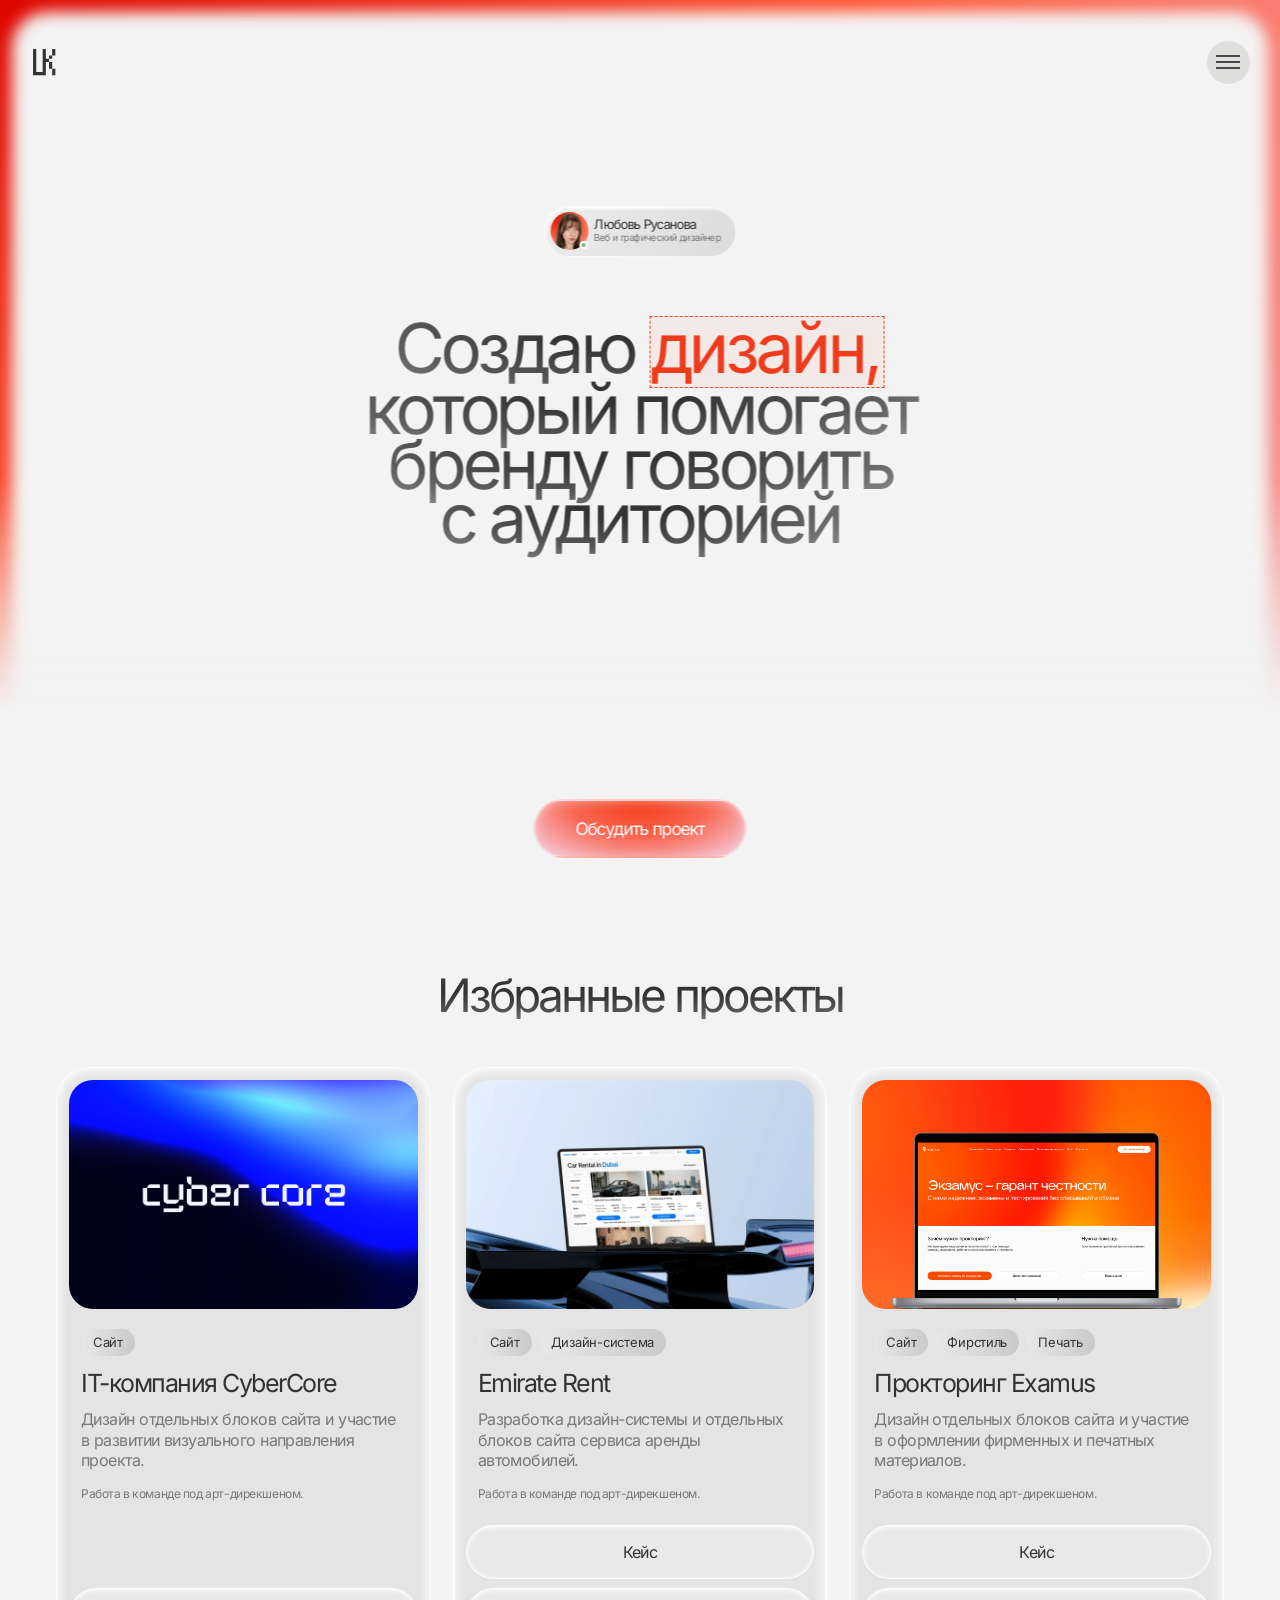
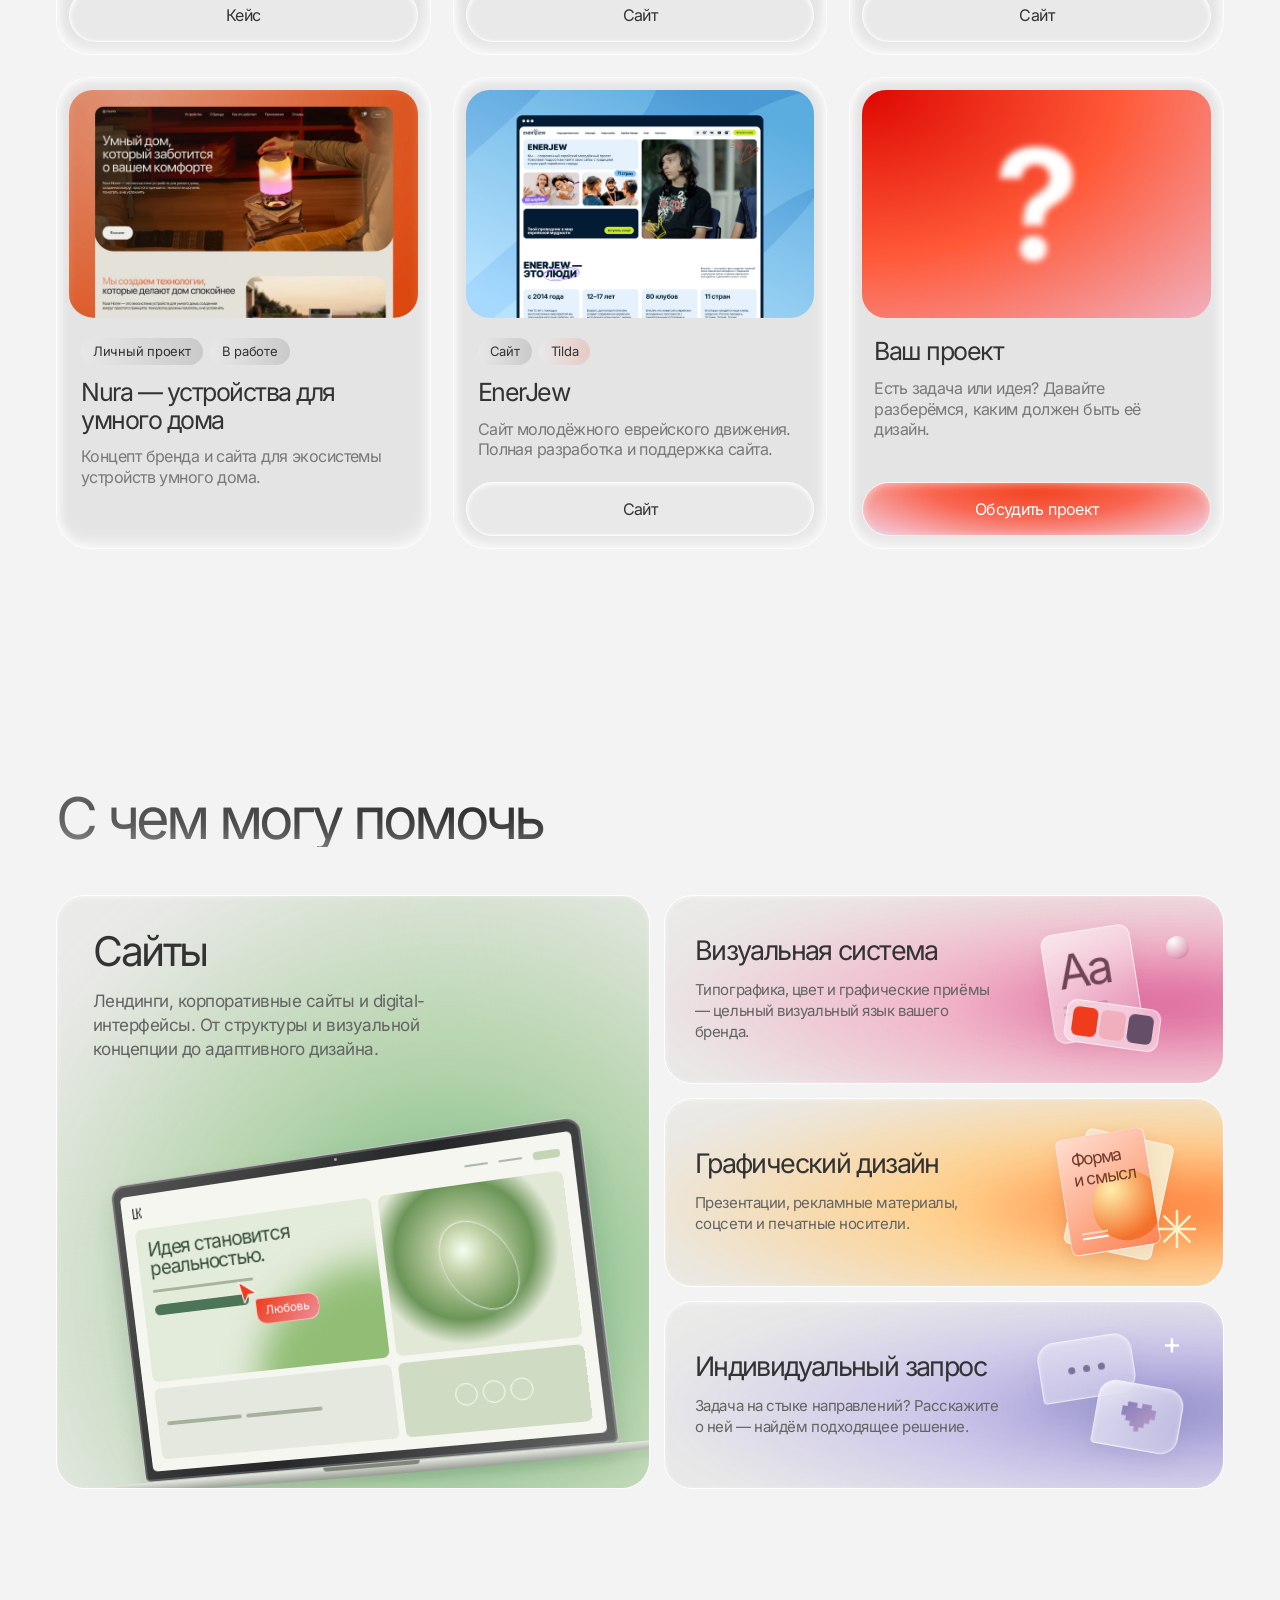
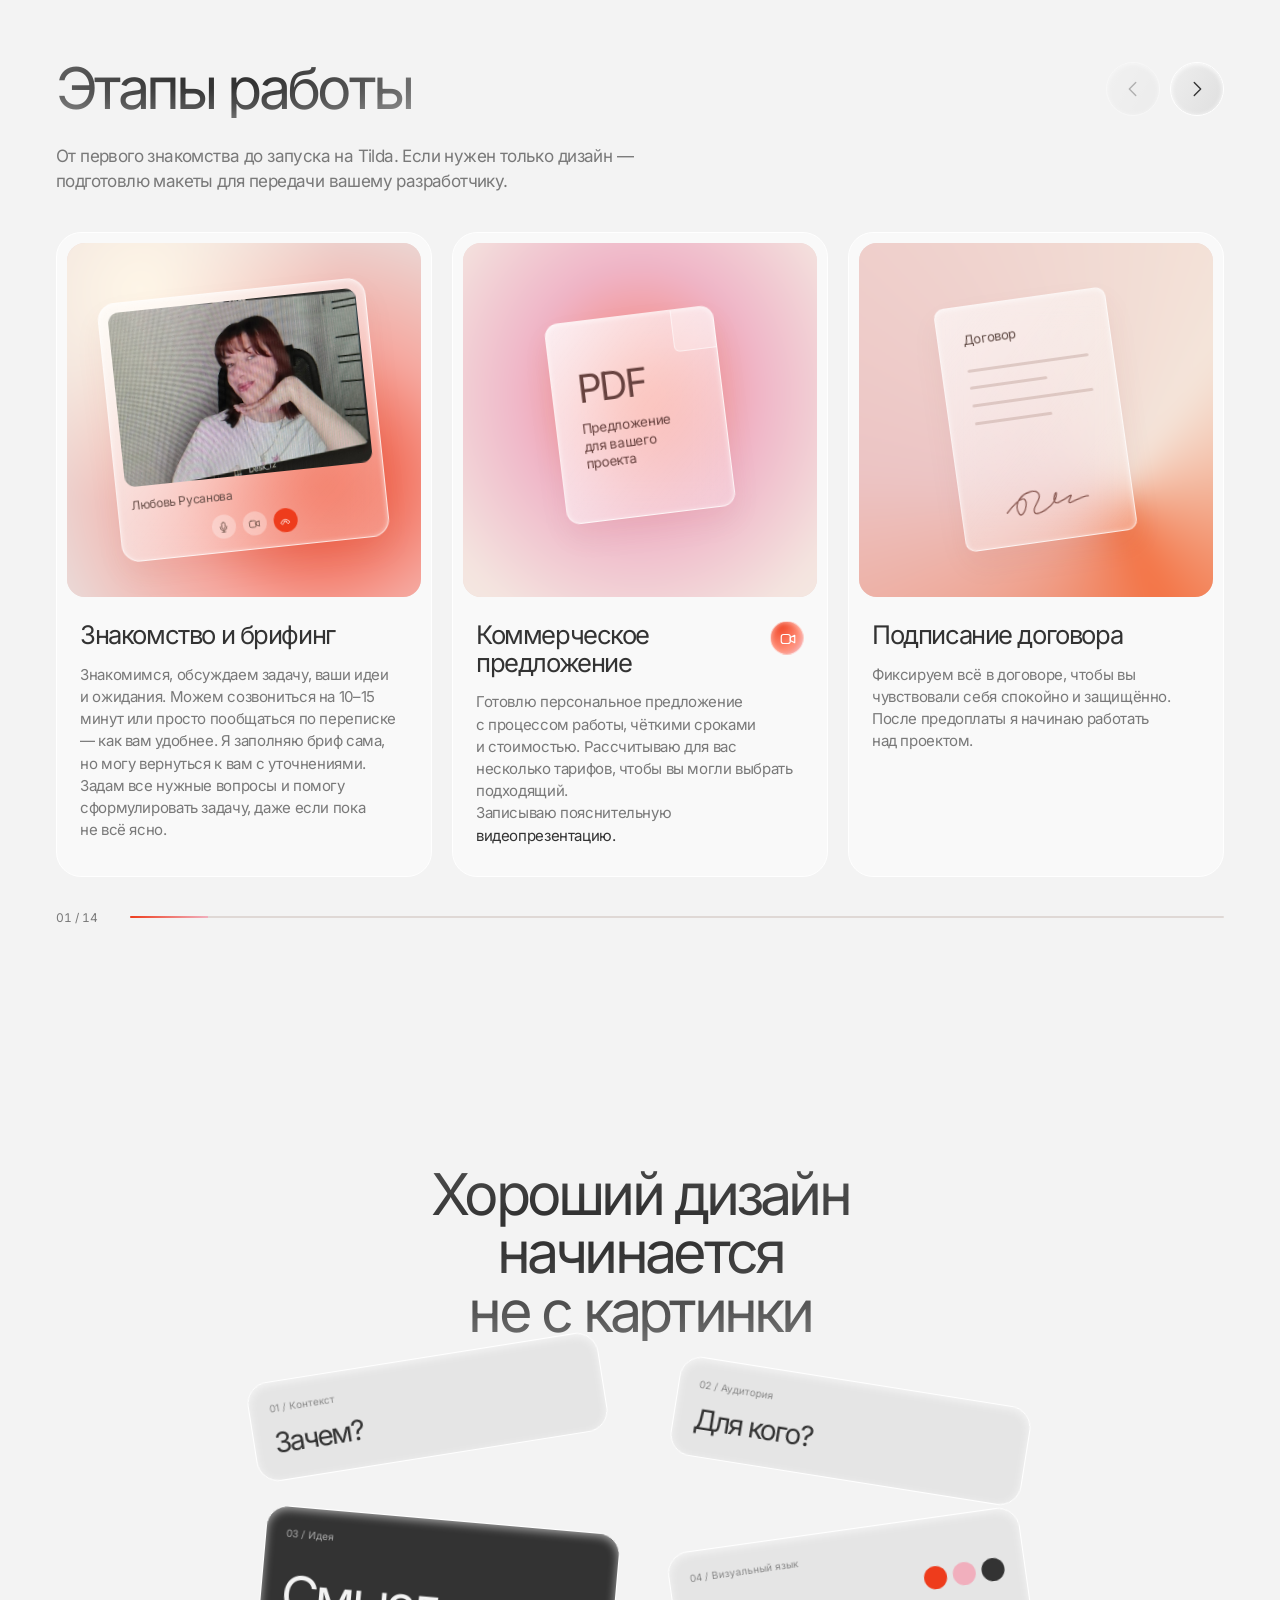
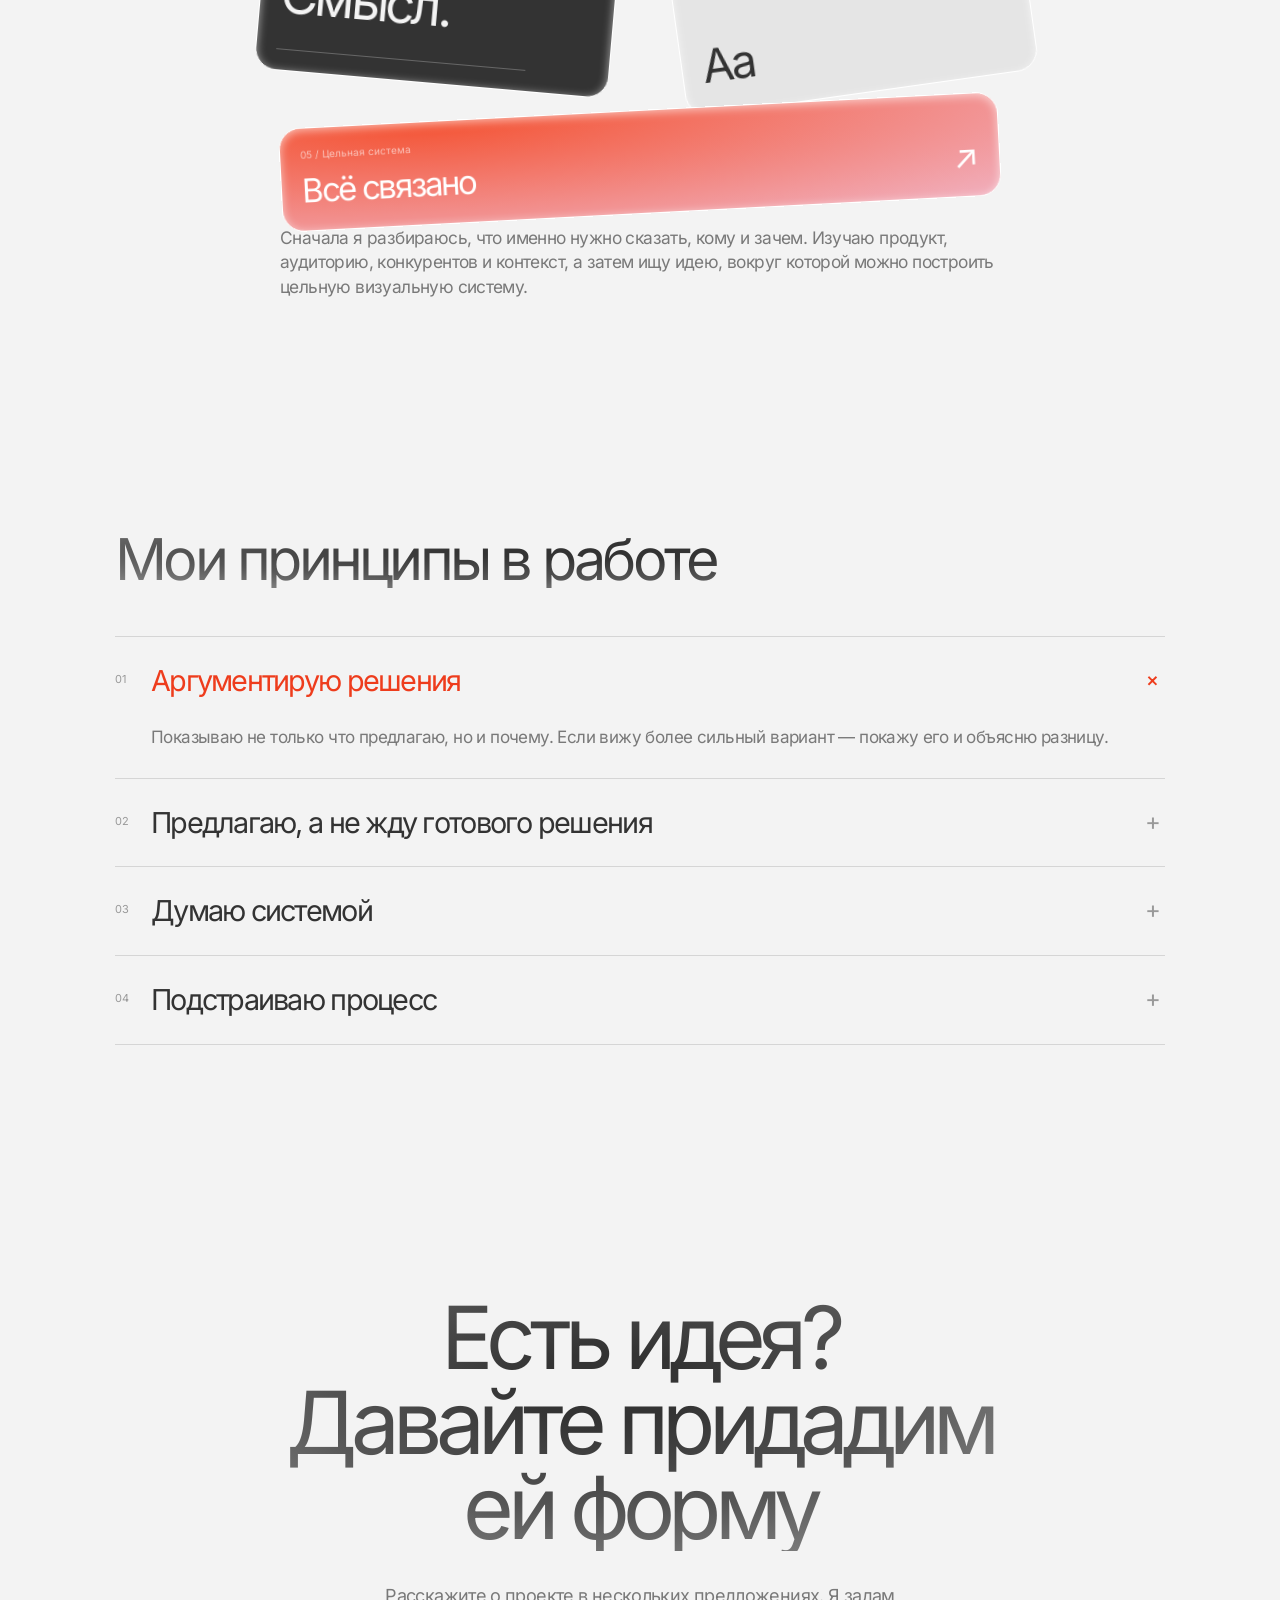
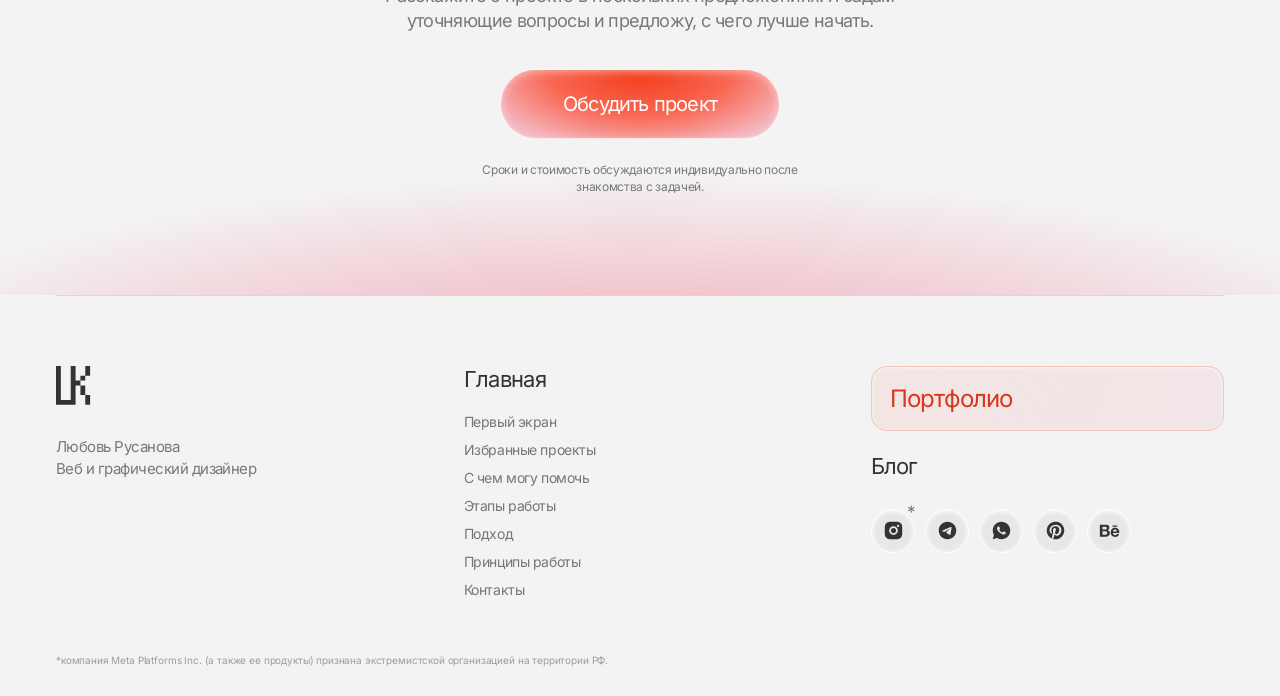
==== commit fcd5efb2: "Refine process illustrations, animations and service cards" ====
--- a/index.html
+++ b/index.html
@@ -11,9 +11,10 @@
   <link rel="stylesheet" href="style.css">
   <link rel="stylesheet" href="sections.css">
   <link rel="stylesheet" href="pages.css">
-<link rel="stylesheet" href="/refinements.css">
-  <link rel="stylesheet" href="services.css?v=7">
-  <link rel="stylesheet" href="process.css?v=1">
+<link rel="stylesheet" href="/refinements.css?v=2">
+  <link rel="stylesheet" href="services.css?v=8">
+  <link rel="stylesheet" href="process.css?v=2">
+<link rel="stylesheet" href="process-motion.css?v=6">
 </head>
 <body>
     <header class="header entrance">
@@ -115,40 +116,49 @@
  <div class="phase-picture" ><div class="phase-gradient"></div><div class="phase-glass phase-call"><div class="call-photo"><img src="assets/process/briefing.jpg" alt="Любовь Русанова на видеозвонке" loading="lazy"></div><span class="call-name">Любовь Русанова</span><div class="call-controls"><i><svg viewBox="0 0 24 24" aria-hidden="true" fill="none" stroke="currentColor" stroke-width="1.5" stroke-linecap="round" stroke-linejoin="round"><rect x="9" y="3" width="6" height="12" rx="3"/><path d="M6 11v1a6 6 0 0 0 12 0v-1M12 18v3M9 21h6"/></svg></i><i><svg viewBox="0 0 24 24" aria-hidden="true" fill="none" stroke="currentColor" stroke-width="1.5" stroke-linecap="round" stroke-linejoin="round"><rect x="3" y="6" width="12" height="12" rx="3"/><path d="m15 10 6-3v10l-6-3z"/></svg></i><i><svg viewBox="0 0 24 24" aria-hidden="true" fill="none" stroke="currentColor" stroke-width="1.5" stroke-linecap="round" stroke-linejoin="round"><path d="M4 15c4-7 12-7 16 0l-3 3-3-3v-2h-4v2l-3 3z"/></svg></i></div></div></div>
  <div class="phase-copy"><div class="phase-title"><h3>Знакомство и&nbsp;брифинг</h3></div><p>Знакомимся, обсуждаем задачу, ваши идеи и&nbsp;ожидания. Можем созвониться на&nbsp;10–15 минут или просто пообщаться по&nbsp;переписке — как вам удобнее. Я&nbsp;заполняю бриф сама, но&nbsp;могу вернуться к&nbsp;вам с&nbsp;уточнениями. Задам все нужные вопросы и&nbsp;помогу сформулировать задачу, даже если пока не&nbsp;всё ясно.</p></div>
 </article><article class="phase-card phase-2" role="group" aria-roledescription="слайд" aria-label="2 из 14: Коммерческое предложение">
- <div class="phase-picture" aria-hidden="true"><div class="phase-gradient"></div><div class="phase-glass phase-offer"><span class="visual-caption">Ваш проект</span><div class="offer-options"><i></i><i></i><i></i></div><i class="phase-line"></i><i class="phase-line short"></i><span class="visual-pill">Выбираем формат</span></div></div>
+ <div class="phase-picture stage-motion" aria-hidden="true"><div class="phase-gradient"></div><div class="pdf-file phase-glass"><i class="pdf-fold"></i><span>PDF</span><small>Предложение<br>для вашего проекта</small></div><div class="proposal-reader"><img class="" src="assets/process/proposal-preview.jpg" alt="" loading="lazy" decoding="async"></div><span class="stage-cursor visitor-cursor"><svg viewBox="0 0 32 38"><path d="M3 2 28 22 17 24 11 35Z"/></svg><span>Вы</span></span></div>
+
  <div class="phase-copy"><div class="phase-title"><h3>Коммерческое предложение</h3><div class="phase-video-tip"><button class="phase-video-button" type="button" aria-label="Формат презентации: Коммерческое предложение" aria-expanded="false" aria-describedby="phase-tip-1"><svg viewBox="0 0 24 24" aria-hidden="true" fill="none" stroke="currentColor" stroke-width="1.5" stroke-linecap="round" stroke-linejoin="round"><rect x="3" y="6" width="12" height="12" rx="3"/><path d="m15 10 6-3v10l-6-3z"/></svg></button><span class="phase-tooltip" role="tooltip" id="phase-tip-1" hidden>Видеопрезентация или созвон</span></div></div><p>Готовлю персональное предложение с&nbsp;процессом работы, чёткими сроками и&nbsp;стоимостью. Рассчитываю для&nbsp;вас несколько тарифов, чтобы вы могли выбрать подходящий.<br>Записываю пояснительную <strong>видеопрезентацию.</strong></p></div>
 </article><article class="phase-card phase-3" role="group" aria-roledescription="слайд" aria-label="3 из 14: Подписание договора">
- <div class="phase-picture" aria-hidden="true"><div class="phase-gradient"></div><div class="phase-glass phase-document"><span class="visual-caption">Договор</span><i class="phase-line"></i><i class="phase-line short"></i><i class="phase-line"></i><i class="phase-line short"></i><svg class="signature" viewBox="0 0 140 45" fill="none"><path d="M8 32C60-20 30 60 24 31S76-6 54 23s25 12 30-6-14 15 4 9 23-13 15-1 20-5 29-2" stroke="currentColor" stroke-width="2" stroke-linecap="round"/></svg><i class="document-check"><svg viewBox="0 0 24 24" aria-hidden="true" fill="none" stroke="currentColor" stroke-width="1.5" stroke-linecap="round" stroke-linejoin="round"><path d="m5 12 4 4L19 6"/></svg></i></div></div>
+ <div class="phase-picture stage-motion" aria-hidden="true"><div class="phase-gradient"></div><div class="phase-glass phase-document"><span class="visual-caption">Договор</span><i class="phase-line"></i><i class="phase-line short"></i><i class="phase-line"></i><i class="phase-line short"></i><svg class="signature" viewBox="0 0 140 45" fill="none"><path pathLength="1" d="M8 32C60-20 30 60 24 31S76-6 54 23s25 12 30-6-14 15 4 9 23-13 15-1 20-5 29-2" stroke="currentColor" stroke-width="2" stroke-linecap="round"/></svg></div></div>
  <div class="phase-copy"><div class="phase-title"><h3>Подписание договора</h3></div><p>Фиксируем всё в&nbsp;договоре, чтобы вы чувствовали себя спокойно и&nbsp;защищённо. После предоплаты я&nbsp;начинаю работать над&nbsp;проектом.</p></div>
 </article><article class="phase-card phase-4" role="group" aria-roledescription="слайд" aria-label="4 из 14: Анализ">
- <div class="phase-picture" aria-hidden="true"><div class="phase-gradient"></div><div class="research-orbit"><i></i><i></i><i></i><span>Контекст</span></div><div class="phase-glass research-label label-a"><span>Аудитория</span></div><div class="phase-glass research-label label-b"><span>Продукт</span></div></div>
+ <div class="phase-picture stage-motion" aria-hidden="true"><div class="phase-gradient"></div><div class="analysis-window phase-glass"><span class="analysis-caption">Volt · анализ конкурентов</span><div class="analysis-crop"><img class="" src="assets/process/volt-analysis.png" alt="" loading="lazy" decoding="async"></div></div></div>
+
  <div class="phase-copy"><div class="phase-title"><h3>Анализ</h3></div><p>Анализирую бизнес, нишу, ЦА, конкурентов и&nbsp;задачи, чтобы предложить продуманные решения, которые будут работать на&nbsp;результат.</p></div>
 </article><article class="phase-card phase-5" role="group" aria-roledescription="слайд" aria-label="5 из 14: Разработка прототипа">
- <div class="phase-picture" aria-hidden="true"><div class="phase-gradient"></div><div class="phase-glass phase-wireframe"><div class="wire-nav"></div><div class="wire-hero"></div><div class="wire-columns"><i></i><i></i><i></i></div><div class="wire-footer"></div></div><div class="phase-glass wire-label">Сначала — логика</div></div>
+ <div class="phase-picture stage-motion" aria-hidden="true"><div class="phase-gradient"></div><div class="wire-pieces"><div class="wire-piece wire-content"><i></i><i></i><i></i></div><div class="wire-piece wire-square square-one"></div><div class="wire-piece wire-square square-two"></div><div class="wire-piece wire-square square-three"></div></div><span class="stage-cursor "><svg viewBox="0 0 32 38"><path d="M3 2 28 22 17 24 11 35Z"/></svg><span>Любовь</span></span></div>
+
  <div class="phase-copy"><div class="phase-title"><h3>Разработка прототипа</h3><div class="phase-video-tip"><button class="phase-video-button" type="button" aria-label="Формат презентации: Разработка прототипа" aria-expanded="false" aria-describedby="phase-tip-4"><svg viewBox="0 0 24 24" aria-hidden="true" fill="none" stroke="currentColor" stroke-width="1.5" stroke-linecap="round" stroke-linejoin="round"><rect x="3" y="6" width="12" height="12" rx="3"/><path d="m15 10 6-3v10l-6-3z"/></svg></button><span class="phase-tooltip" role="tooltip" id="phase-tip-4" hidden>Видеопрезентация или созвон</span></div></div><p>Продумываю структуру сайта и&nbsp;логику пользовательского пути.<br>В&nbsp;видео объясняю каждое решение.</p><p class="phase-revision"><svg viewBox="0 0 24 24" aria-hidden="true" fill="none" stroke="currentColor" stroke-width="1.5" stroke-linecap="round" stroke-linejoin="round"><path d="m9 3 6 0-1 6 4 4v2H6v-2l4-4zM12 15v6"/></svg><span>1 раунд правок, если захочется что-то скорректировать</span></p></div>
 </article><article class="phase-card phase-6" role="group" aria-roledescription="слайд" aria-label="6 из 14: Мудборд">
- <div class="phase-picture" aria-hidden="true"><div class="phase-gradient"></div><div class="phase-glass phase-mood"><span class="mood-type">Aa</span><span class="mood-word">Настроение<br>будущего сайта</span></div><div class="phase-swatches"><i></i><i></i><i></i></div></div>
+ <div class="phase-picture stage-motion" aria-hidden="true"><div class="phase-gradient"></div><div class="mood-collage"><i class="mood-piece mood-piece-1" style="background-size:491.379% 791.209%;background-position:5.213% 5.644%"></i><i class="mood-piece mood-piece-2" style="background-size:595.819% 277.457%;background-position:32.677% 0.000%"></i><i class="mood-piece mood-piece-3" style="background-size:802.817% 1152.000%;background-position:54.709% 4.791%"></i><i class="mood-piece mood-piece-4" style="background-size:795.349% 478.405%;background-position:65.886% 25.110%"></i><i class="mood-piece mood-piece-5" style="background-size:494.220% 281.800%;background-position:90.762% 17.546%"></i><i class="mood-piece mood-piece-6" style="background-size:806.604% 510.638%;background-position:18.558% 47.064%"></i><i class="mood-piece mood-piece-7" style="background-size:494.220% 553.846%;background-position:99.927% 64.661%"></i></div></div>
+
  <div class="phase-copy"><div class="phase-title"><h3>Мудборд</h3><div class="phase-video-tip"><button class="phase-video-button" type="button" aria-label="Формат презентации: Мудборд" aria-expanded="false" aria-describedby="phase-tip-5"><svg viewBox="0 0 24 24" aria-hidden="true" fill="none" stroke="currentColor" stroke-width="1.5" stroke-linecap="round" stroke-linejoin="round"><rect x="3" y="6" width="12" height="12" rx="3"/><path d="m15 10 6-3v10l-6-3z"/></svg></button><span class="phase-tooltip" role="tooltip" id="phase-tip-5" hidden>Видеопрезентация или созвон</span></div></div><p>На&nbsp;данном этапе я&nbsp;предлагаю визуальное направление и&nbsp;объясняю, почему оно подходит именно вашему проекту и&nbsp;задаче. Подбираю шрифты и&nbsp;цвета. Здесь важно словить общую волну, чтобы будущие результаты оправдали ожидания.</p></div>
 </article><article class="phase-card phase-7" role="group" aria-roledescription="слайд" aria-label="7 из 14: Дизайн-концепт нескольких блоков">
- <div class="phase-picture" aria-hidden="true"><div class="phase-gradient"></div><div class="phase-glass phase-concept"><div class="browser-dots"><i></i><i></i><i></i></div><div class="concept-surface"><span>Ваша<br>идея.</span><i></i></div></div><div class="phase-glass concept-label">Визуальное направление</div></div>
+ <div class="phase-picture stage-motion" aria-hidden="true"><div class="phase-gradient"></div><i class="concept-plus plus-one">+</i><i class="concept-plus plus-two">+</i><div class="concept-shot shot-one"><img class="" src="assets/process/concept-1.jpg" alt="" loading="lazy" decoding="async"></div><div class="concept-shot shot-two"><img class="" src="assets/process/concept-2.jpg" alt="" loading="lazy" decoding="async"></div><span class="stage-cursor "><svg viewBox="0 0 32 38"><path d="M3 2 28 22 17 24 11 35Z"/></svg><span>Любовь</span></span></div>
+
  <div class="phase-copy"><div class="phase-title"><h3>Дизайн-концепт нескольких блоков</h3><div class="phase-video-tip"><button class="phase-video-button" type="button" aria-label="Формат презентации: Дизайн-концепт нескольких блоков" aria-expanded="false" aria-describedby="phase-tip-6"><svg viewBox="0 0 24 24" aria-hidden="true" fill="none" stroke="currentColor" stroke-width="1.5" stroke-linecap="round" stroke-linejoin="round"><rect x="3" y="6" width="12" height="12" rx="3"/><path d="m15 10 6-3v10l-6-3z"/></svg></button><span class="phase-tooltip" role="tooltip" id="phase-tip-6" hidden>Видеопрезентация или созвон</span></div></div><p>Показываю, как сайт будет выглядеть визуально, и&nbsp;подробно рассказываю о&nbsp;решениях.</p><p class="phase-revision"><svg viewBox="0 0 24 24" aria-hidden="true" fill="none" stroke="currentColor" stroke-width="1.5" stroke-linecap="round" stroke-linejoin="round"><path d="m9 3 6 0-1 6 4 4v2H6v-2l4-4zM12 15v6"/></svg><span>До&nbsp;2-х раундов правок</span></p></div>
 </article><article class="phase-card phase-8" role="group" aria-roledescription="слайд" aria-label="8 из 14: Полный дизайн сайта">
- <div class="phase-picture" aria-hidden="true"><div class="phase-gradient"></div><div class="design-pages"><div class="phase-glass design-page page-one"><i></i><b></b><em></em></div><div class="phase-glass design-page page-two"><i></i><b></b><em></em></div><div class="phase-glass design-page page-three"><i></i><b></b><em></em></div></div></div>
+ <div class="phase-picture stage-motion" aria-hidden="true"><div class="phase-gradient"></div><div class="full-design-browser phase-glass"><div class="browser-dots"><i></i><i></i><i></i></div><div class="full-design-scroll"><img class="" src="assets/process/full-design.jpg" alt="" loading="lazy" decoding="async"></div><i class="design-scroll-thumb"></i></div></div>
+
  <div class="phase-copy"><div class="phase-title"><h3>Полный дизайн сайта</h3><div class="phase-video-tip"><button class="phase-video-button" type="button" aria-label="Формат презентации: Полный дизайн сайта" aria-expanded="false" aria-describedby="phase-tip-7"><svg viewBox="0 0 24 24" aria-hidden="true" fill="none" stroke="currentColor" stroke-width="1.5" stroke-linecap="round" stroke-linejoin="round"><rect x="3" y="6" width="12" height="12" rx="3"/><path d="m15 10 6-3v10l-6-3z"/></svg></button><span class="phase-tooltip" role="tooltip" id="phase-tip-7" hidden>Видеопрезентация или созвон</span></div></div><p>Разрабатываю дизайн всего сайта и&nbsp;презентую его в&nbsp;видеоформате.</p><p class="phase-revision"><svg viewBox="0 0 24 24" aria-hidden="true" fill="none" stroke="currentColor" stroke-width="1.5" stroke-linecap="round" stroke-linejoin="round"><path d="m9 3 6 0-1 6 4 4v2H6v-2l4-4zM12 15v6"/></svg><span>До&nbsp;2-х раундов правок</span></p></div>
 </article><article class="phase-card phase-9" role="group" aria-roledescription="слайд" aria-label="9 из 14: Верстка на Tilda">
- <div class="phase-picture" aria-hidden="true"><div class="phase-gradient"></div><div class="phase-glass phase-tilda"><span class="tilda-mark">T</span><div class="tilda-layout"><i></i><i></i><i></i></div><span class="visual-pill">Desktop · Tablet · Mobile</span></div></div>
+ <div class="phase-picture stage-motion" aria-hidden="true"><div class="phase-gradient"></div><div class="phase-glass phase-tilda"><span class="tilda-mark">T</span><div class="tilda-layout"><i></i><i></i><i></i></div><span class="visual-pill">Desktop · Tablet · Mobile</span></div></div>
  <div class="phase-copy"><div class="phase-title"><h3>Верстка на&nbsp;Tilda</h3></div><p>Перенос и&nbsp;адаптация дизайна под&nbsp;все устройства + анимация.</p><p class="phase-revision"><svg viewBox="0 0 24 24" aria-hidden="true" fill="none" stroke="currentColor" stroke-width="1.5" stroke-linecap="round" stroke-linejoin="round"><path d="m9 3 6 0-1 6 4 4v2H6v-2l4-4zM12 15v6"/></svg><span>1 раунд правок</span></p><p class="phase-alternative">Если верстку делает ваш разработчик, вместо этапов на&nbsp;Tilda подготовлю и&nbsp;передам макеты, компоненты и&nbsp;пояснения к&nbsp;ним.</p></div>
 </article><article class="phase-card phase-10" role="group" aria-roledescription="слайд" aria-label="10 из 14: Техническая настройка">
- <div class="phase-picture" aria-hidden="true"><div class="phase-gradient"></div><div class="tech-network"><i class="network-line line-a"></i><i class="network-line line-b"></i><div class="phase-glass network-core"><svg viewBox="0 0 24 24" aria-hidden="true" fill="none" stroke="currentColor" stroke-width="1.5" stroke-linecap="round" stroke-linejoin="round"><path d="m10 14 4-4M9 16l-2 2a4 4 0 0 1-6-6l4-4a4 4 0 0 1 6 0M15 8l2-2a4 4 0 0 1 6 6l-4 4a4 4 0 0 1-6 0"/></svg></div><div class="phase-glass network-node node-a">Домен</div><div class="phase-glass network-node node-b">SEO</div><div class="phase-glass network-node node-c"><svg viewBox="0 0 24 24" aria-hidden="true" fill="none" stroke="currentColor" stroke-width="1.5" stroke-linecap="round" stroke-linejoin="round"><path d="m5 12 4 4L19 6"/></svg></div></div></div>
+ <div class="phase-picture stage-motion" aria-hidden="true"><div class="phase-gradient"></div><div class="setup-list"><div class="setup-item phase-glass"><i><svg viewBox="0 0 24 24" fill="none" stroke="currentColor" stroke-width="2" stroke-linecap="round" stroke-linejoin="round"><path pathLength="1" d="m5 12 4 4L19 6"/></svg></i><span>Подключение домена</span></div><div class="setup-item phase-glass"><i><svg viewBox="0 0 24 24" fill="none" stroke="currentColor" stroke-width="2" stroke-linecap="round" stroke-linejoin="round"><path pathLength="1" d="m5 12 4 4L19 6"/></svg></i><span>Базовая настройка SEO</span></div><div class="setup-item phase-glass"><i><svg viewBox="0 0 24 24" fill="none" stroke="currentColor" stroke-width="2" stroke-linecap="round" stroke-linejoin="round"><path pathLength="1" d="m5 12 4 4L19 6"/></svg></i><span>Проверка форм</span></div></div><span class="stage-cursor "><svg viewBox="0 0 32 38"><path d="M3 2 28 22 17 24 11 35Z"/></svg><span>Любовь</span></span></div>
+
  <div class="phase-copy"><div class="phase-title"><h3>Техническая настройка</h3></div><p>Подключаю домен, настраиваю технические моменты и&nbsp;базовое SEO, чтобы сайт был готов к&nbsp;запуску.</p></div>
 </article><article class="phase-card phase-11" role="group" aria-roledescription="слайд" aria-label="11 из 14: Передача сайта">
- <div class="phase-picture" aria-hidden="true"><div class="phase-gradient"></div><div class="phase-glass phase-transfer"><svg viewBox="0 0 24 24" aria-hidden="true" fill="none" stroke="currentColor" stroke-width="1.5" stroke-linecap="round" stroke-linejoin="round"><path d="M3 8V5h7l2 3h9v12H3z"/></svg><span>Ваш сайт</span><i class="transfer-check"><svg viewBox="0 0 24 24" aria-hidden="true" fill="none" stroke="currentColor" stroke-width="1.5" stroke-linecap="round" stroke-linejoin="round"><path d="m5 12 4 4L19 6"/></svg></i></div></div>
+ <div class="phase-picture stage-motion" aria-hidden="true"><div class="phase-gradient"></div><div class="handoff-person person-designer"><img src="assets/portrait.png" alt=""><span>Любовь</span></div><div class="handoff-person person-client"><i><svg viewBox="0 0 40 40" fill="currentColor"><circle cx="20" cy="14" r="7"/><path d="M7 35c0-15 26-15 26 0"/></svg></i><span>Вы</span></div><div class="handoff-path"></div><div class="handoff-site phase-glass"><i class="handoff-folder-tab"></i><span class="tilda-mark">T</span></div><span class="stage-cursor "><svg viewBox="0 0 32 38"><path d="M3 2 28 22 17 24 11 35Z"/></svg><span>Любовь</span></span></div>
+
  <div class="phase-copy"><div class="phase-title"><h3>Передача сайта</h3></div><p>Проверяем сайт и&nbsp;я&nbsp;передаю его на&nbsp;ваш аккаунт.</p></div>
 </article><article class="phase-card phase-12 phase-optional" role="group" aria-roledescription="слайд" aria-label="12 из 14: Видео-инструкция">
- <div class="phase-picture" aria-hidden="true"><div class="phase-gradient"></div><span class="phase-optional-label">Опционально</span><div class="phase-glass phase-video"><span class="visual-caption">Всё под вашим контролем</span><i class="video-play"><svg viewBox="0 0 24 24" aria-hidden="true" fill="none" stroke="currentColor" stroke-width="1.5" stroke-linecap="round" stroke-linejoin="round"><path d="m9 5 10 7-10 7z"/></svg></i><div class="video-progress"><i></i></div></div></div>
+ <div class="phase-picture stage-motion" aria-hidden="true"><div class="phase-gradient"></div><span class="phase-optional-label">Опционально</span><div class="instruction-player phase-glass"><div class="instruction-screen"><img class="" src="assets/process/full-design.jpg" alt="" loading="lazy" decoding="async"><span class="speaker-avatar"><img src="assets/portrait.png" alt=""></span><i class="instruction-play"><svg viewBox="0 0 24 24" fill="currentColor"><path d="m9 5 10 7-10 7z"/></svg></i></div><div class="instruction-controls"><svg viewBox="0 0 24 24" fill="currentColor"><path d="M7 5h4v14H7zM14 5h4v14h-4z"/></svg><i><b></b></i></div></div></div>
+
  <div class="phase-copy"><div class="phase-title"><h3>Видео-инструкция</h3><div class="phase-video-tip"><button class="phase-video-button" type="button" aria-label="Формат презентации: Видео-инструкция" aria-expanded="false" aria-describedby="phase-tip-11"><svg viewBox="0 0 24 24" aria-hidden="true" fill="none" stroke="currentColor" stroke-width="1.5" stroke-linecap="round" stroke-linejoin="round"><rect x="3" y="6" width="12" height="12" rx="3"/><path d="m15 10 6-3v10l-6-3z"/></svg></button><span class="phase-tooltip" role="tooltip" id="phase-tip-11" hidden>Видеопрезентация или созвон</span></div></div><p>Записываю видеоинструкцию, чтобы вы могли уверенно управлять сайтом самостоятельно.</p></div>
 </article><article class="phase-card phase-13 phase-optional" role="group" aria-roledescription="слайд" aria-label="13 из 14: Поддержка">
- <div class="phase-picture" aria-hidden="true"><div class="phase-gradient"></div><span class="phase-optional-label">Опционально</span><div class="phase-glass phase-support"><span>Я на связи</span><i class="support-heart"></i></div><div class="phase-glass support-dots"><i></i><i></i><i></i></div></div>
+ <div class="phase-picture stage-motion" aria-hidden="true"><div class="phase-gradient"></div><span class="phase-optional-label">Опционально</span><div class="phase-glass phase-support"><span>Я на связи</span><i class="support-heart"></i></div><div class="phase-glass support-dots"><i></i><i></i><i></i></div></div>
  <div class="phase-copy"><div class="phase-title"><h3>Поддержка</h3></div><p>После запуска я&nbsp;остаюсь на&nbsp;связи и&nbsp;помогаю, если что-то нужно поправить или уточнить.</p></div>
 </article><article class="phase-card phase-14 phase-invite" role="group" aria-roledescription="слайд" aria-label="14 из 14: Давайте поработаем вместе">
  <div class="phase-picture" aria-hidden="true"><div class="phase-gradient"></div><div class="phase-cta-heart"></div></div>
@@ -184,6 +194,6 @@
 <footer class="site-footer"><div class="footer-main"><div class="footer-brand"><a href="/" aria-label="На главную"><img src="/assets/LK.svg" width="35" height="40" alt="LK"></a><p>Любовь Русанова<br>Веб и графический дизайнер</p></div><nav class="footer-home" aria-label="Разделы главной"><a class="footer-heading" href="/">Главная</a><a href="/#home">Первый экран</a><a href="/#projects">Избранные проекты</a><a href="/#services">С чем могу помочь</a><a href="/#process">Этапы работы</a><a href="/#approach">Подход</a><a href="/#collaboration">Принципы работы</a><a href="/#contact">Контакты</a></nav><div class="footer-other"><a class="portfolio-nav" href="/#projects">Портфолио <span class="portfolio-arrow" aria-hidden="true">→</span></a><a href="/blog/">Блог</a><div class="nav-socials" aria-label="Социальные сети"><a class="social-circle" href="https://www.instagram.com/lyubakravchuk" target="_blank" rel="noopener noreferrer" aria-label="Instagram*"><svg aria-hidden="true" viewBox="0 0 24 24" fill="currentColor" xmlns="http://www.w3.org/2000/svg"><path d="M13.0281 2.00073C14.1535 2.00259 14.7238 2.00855 15.2166 2.02322L15.4107 2.02956C15.6349 2.03753 15.8561 2.04753 16.1228 2.06003C17.1869 2.1092 17.9128 2.27753 18.5503 2.52503C19.2094 2.7792 19.7661 3.12253 20.3219 3.67837C20.8769 4.2342 21.2203 4.79253 21.4753 5.45003C21.7219 6.0867 21.8903 6.81337 21.9403 7.87753C21.9522 8.1442 21.9618 8.3654 21.9697 8.58964L21.976 8.78373C21.9906 9.27647 21.9973 9.84686 21.9994 10.9723L22.0002 11.7179C22.0003 11.809 22.0003 11.903 22.0003 12L22.0002 12.2821L21.9996 13.0278C21.9977 14.1532 21.9918 14.7236 21.9771 15.2163L21.9707 15.4104C21.9628 15.6347 21.9528 15.8559 21.9403 16.1225C21.8911 17.1867 21.7219 17.9125 21.4753 18.55C21.2211 19.2092 20.8769 19.7659 20.3219 20.3217C19.7661 20.8767 19.2069 21.22 18.5503 21.475C17.9128 21.7217 17.1869 21.89 16.1228 21.94C15.8561 21.9519 15.6349 21.9616 15.4107 21.9694L15.2166 21.9757C14.7238 21.9904 14.1535 21.997 13.0281 21.9992L12.2824 22C12.1913 22 12.0973 22 12.0003 22L11.7182 22L10.9725 21.9993C9.8471 21.9975 9.27672 21.9915 8.78397 21.9768L8.58989 21.9705C8.36564 21.9625 8.14444 21.9525 7.87778 21.94C6.81361 21.8909 6.08861 21.7217 5.45028 21.475C4.79194 21.2209 4.23444 20.8767 3.67861 20.3217C3.12278 19.7659 2.78028 19.2067 2.52528 18.55C2.27778 17.9125 2.11028 17.1867 2.06028 16.1225C2.0484 15.8559 2.03871 15.6347 2.03086 15.4104L2.02457 15.2163C2.00994 14.7236 2.00327 14.1532 2.00111 13.0278L2.00098 10.9723C2.00284 9.84686 2.00879 9.27647 2.02346 8.78373L2.02981 8.58964C2.03778 8.3654 2.04778 8.1442 2.06028 7.87753C2.10944 6.81253 2.27778 6.08753 2.52528 5.45003C2.77944 4.7917 3.12278 4.2342 3.67861 3.67837C4.23444 3.12253 4.79278 2.78003 5.45028 2.52503C6.08778 2.27753 6.81278 2.11003 7.87778 2.06003C8.14444 2.04816 8.36564 2.03847 8.58989 2.03062L8.78397 2.02433C9.27672 2.00969 9.8471 2.00302 10.9725 2.00086L13.0281 2.00073ZM12.0003 7.00003C9.23738 7.00003 7.00028 9.23956 7.00028 12C7.00028 14.7629 9.23981 17 12.0003 17C14.7632 17 17.0003 14.7605 17.0003 12C17.0003 9.23713 14.7607 7.00003 12.0003 7.00003ZM12.0003 9.00003C13.6572 9.00003 15.0003 10.3427 15.0003 12C15.0003 13.6569 13.6576 15 12.0003 15C10.3434 15 9.00028 13.6574 9.00028 12C9.00028 10.3431 10.3429 9.00003 12.0003 9.00003ZM17.2503 5.50003C16.561 5.50003 16.0003 6.05994 16.0003 6.74918C16.0003 7.43843 16.5602 7.9992 17.2503 7.9992C17.9395 7.9992 18.5003 7.4393 18.5003 6.74918C18.5003 6.05994 17.9386 5.49917 17.2503 5.50003Z"/></svg><sup aria-hidden="true">*</sup></a><a class="social-circle" href="https://t.me/lyubakravchuk" target="_blank" rel="noopener noreferrer" aria-label="Telegram"><svg aria-hidden="true" viewBox="0 0 24 24" fill="currentColor" xmlns="http://www.w3.org/2000/svg"><path d="M22 12C22 17.5228 17.5228 22 12 22C6.47715 22 2 17.5228 2 12C2 6.47715 6.47715 2 12 2C17.5228 2 22 6.47715 22 12ZM12.3584 9.38246C11.3857 9.78702 9.4418 10.6244 6.5266 11.8945C6.05321 12.0827 5.80524 12.2669 5.78266 12.4469C5.74451 12.7513 6.12561 12.8711 6.64458 13.0343C6.71517 13.0565 6.78832 13.0795 6.8633 13.1039C7.37388 13.2698 8.06071 13.464 8.41776 13.4717C8.74164 13.4787 9.10313 13.3452 9.50222 13.0711C12.226 11.2325 13.632 10.3032 13.7203 10.2832C13.7826 10.269 13.8689 10.2513 13.9273 10.3032C13.9858 10.3552 13.98 10.4536 13.9739 10.48C13.9361 10.641 12.4401 12.0318 11.666 12.7515C11.4351 12.9661 11.2101 13.1853 10.9833 13.4039C10.509 13.8611 10.1533 14.204 11.003 14.764C11.8644 15.3317 12.7323 15.8982 13.5724 16.4971C13.9867 16.7925 14.359 17.0579 14.8188 17.0156C15.0861 16.991 15.3621 16.7397 15.5022 15.9903C15.8335 14.2193 16.4847 10.3821 16.6352 8.80083C16.6484 8.6623 16.6318 8.485 16.6185 8.40717C16.6052 8.32934 16.5773 8.21844 16.4762 8.13635C16.3563 8.03913 16.1714 8.01863 16.0887 8.02009C15.7125 8.02672 15.1355 8.22737 12.3584 9.38246Z"/></svg></a><a class="social-circle" href="https://wa.me/77751026931?text=" target="_blank" rel="noopener noreferrer" aria-label="WhatsApp"><svg aria-hidden="true" viewBox="0 0 24 24" fill="currentColor" xmlns="http://www.w3.org/2000/svg"><path d="M12.001 2C17.5238 2 22.001 6.47715 22.001 12C22.001 17.5228 17.5238 22 12.001 22C10.1671 22 8.44851 21.5064 6.97086 20.6447L2.00516 22L3.35712 17.0315C2.49494 15.5536 2.00098 13.8345 2.00098 12C2.00098 6.47715 6.47813 2 12.001 2ZM8.59339 7.30019L8.39232 7.30833C8.26293 7.31742 8.13607 7.34902 8.02057 7.40811C7.93392 7.45244 7.85348 7.51651 7.72709 7.63586C7.60774 7.74855 7.53857 7.84697 7.46569 7.94186C7.09599 8.4232 6.89729 9.01405 6.90098 9.62098C6.90299 10.1116 7.03043 10.5884 7.23169 11.0336C7.63982 11.9364 8.31288 12.8908 9.20194 13.7759C9.4155 13.9885 9.62473 14.2034 9.85034 14.402C10.9538 15.3736 12.2688 16.0742 13.6907 16.4482C13.6907 16.4482 14.2507 16.5342 14.2589 16.5347C14.4444 16.5447 14.6296 16.5313 14.8153 16.5218C15.1066 16.5068 15.391 16.428 15.6484 16.2909C15.8139 16.2028 15.8922 16.159 16.0311 16.0714C16.0311 16.0714 16.0737 16.0426 16.1559 15.9814C16.2909 15.8808 16.3743 15.81 16.4866 15.6934C16.5694 15.6074 16.6406 15.5058 16.6956 15.3913C16.7738 15.2281 16.8525 14.9166 16.8838 14.6579C16.9077 14.4603 16.9005 14.3523 16.8979 14.2854C16.8936 14.1778 16.8047 14.0671 16.7073 14.0201L16.1258 13.7587C16.1258 13.7587 15.2563 13.3803 14.7245 13.1377C14.6691 13.1124 14.6085 13.1007 14.5476 13.097C14.4142 13.0888 14.2647 13.1236 14.1696 13.2238C14.1646 13.2218 14.0984 13.279 13.3749 14.1555C13.335 14.2032 13.2415 14.3069 13.0798 14.2972C13.0554 14.2955 13.0311 14.292 13.0074 14.2858C12.9419 14.2685 12.8781 14.2457 12.8157 14.2193C12.692 14.1668 12.6486 14.1469 12.5641 14.1105C11.9868 13.8583 11.457 13.5209 10.9887 13.108C10.8631 12.9974 10.7463 12.8783 10.6259 12.7616C10.2057 12.3543 9.86169 11.9211 9.60577 11.4938C9.5918 11.4705 9.57027 11.4368 9.54708 11.3991C9.50521 11.331 9.45903 11.25 9.44455 11.1944C9.40738 11.0473 9.50599 10.9291 9.50599 10.9291C9.50599 10.9291 9.74939 10.663 9.86248 10.5183C9.97128 10.379 10.0652 10.2428 10.125 10.1457C10.2428 9.95633 10.2801 9.76062 10.2182 9.60963C9.93764 8.92565 9.64818 8.24536 9.34986 7.56894C9.29098 7.43545 9.11585 7.33846 8.95659 7.32007C8.90265 7.31384 8.84875 7.30758 8.79459 7.30402C8.66053 7.29748 8.5262 7.29892 8.39232 7.30833L8.59339 7.30019Z"/></svg></a><a class="social-circle" href="https://ru.pinterest.com/lubovwebdesign/" target="_blank" rel="noopener noreferrer" aria-label="Pinterest"><svg aria-hidden="true" viewBox="0 0 24 24" fill="currentColor" xmlns="http://www.w3.org/2000/svg"><path d="M13.3717 2.09442C8.42512 1.41268 3.73383 4.48505 2.38064 9.29256C1.02745 14.1001 3.42711 19.1692 8.00271 21.1689C7.94264 20.4008 7.99735 19.628 8.16502 18.8761C8.34964 18.0374 9.46121 13.4132 9.46121 13.4132C9.23971 12.9173 9.12893 12.379 9.13659 11.8359C9.13659 10.3509 9.99353 9.24295 11.0597 9.24295C11.4472 9.23718 11.8181 9.40028 12.0758 9.68981C12.3335 9.97934 12.4526 10.3667 12.402 10.751C12.402 11.6512 11.8236 13.0131 11.5228 14.2903C11.4014 14.7656 11.5131 15.2703 11.8237 15.65C12.1343 16.0296 12.6069 16.2389 13.0967 16.2139C14.9944 16.2139 16.2675 13.7825 16.2675 10.9126C16.2675 8.71205 14.8098 7.0655 12.1243 7.0655C10.826 7.01531 9.56388 7.4996 8.63223 8.40543C7.70057 9.31126 7.18084 10.5595 7.19423 11.859C7.16563 12.5722 7.39566 13.2717 7.84194 13.8287C8.01361 13.9564 8.07985 14.1825 8.00425 14.3827C7.9581 14.5673 7.84194 15.0059 7.79578 15.1675C7.77632 15.278 7.70559 15.3728 7.60516 15.4228C7.50473 15.4729 7.38651 15.4724 7.28654 15.4214C5.9019 14.8674 5.24957 13.3439 5.24957 11.6051C5.24957 8.75822 7.63424 5.3497 12.4036 5.3497C16.1998 5.3497 18.723 8.1273 18.723 11.0972C18.723 15.0059 16.5468 17.9451 13.3298 17.9451C12.3526 17.9761 11.4273 17.5061 10.8759 16.6986C10.8759 16.6986 10.2974 19.0146 10.1835 19.4531C9.95101 20.2099 9.60779 20.9281 9.16505 21.5844C10.0877 21.8643 11.0471 22.0044 12.0113 22C14.6636 22.0017 17.2078 20.9484 19.0829 19.072C20.958 17.1957 22.0099 14.6504 22.0069 11.9975C22.004 7.00306 18.3183 2.77616 13.3717 2.09442Z"/></svg></a><a class="social-circle" href="https://www.behance.net/lyubakravchuk" target="_blank" rel="noopener noreferrer" aria-label="Behance"><svg aria-hidden="true" viewBox="0 0 24 24" fill="currentColor" xmlns="http://www.w3.org/2000/svg"><path d="M7.44262 5.34998C8.08197 5.34998 8.67213 5.39945 9.21311 5.54786C9.7541 5.6468 10.1967 5.84468 10.5902 6.09203C10.9836 6.33938 11.2787 6.68566 11.4754 7.13089C11.6721 7.57612 11.7705 8.12029 11.7705 8.71393C11.7705 9.40651 11.623 10.0002 11.2787 10.4454C10.9836 10.8906 10.4918 11.2864 9.90164 11.5832C10.7377 11.8305 11.377 12.2758 11.7705 12.8694C12.1639 13.463 12.4098 14.2051 12.4098 15.0461C12.4098 15.7387 12.2623 16.3323 12.0164 16.827C11.7705 17.3217 11.377 17.7669 10.9344 18.0638C10.4918 18.3606 9.95082 18.6079 9.36066 18.7563C8.77049 18.9047 8.18033 19.0037 7.59016 19.0037H1V5.34998H7.44262ZM7.04918 10.8906C7.59016 10.8906 8.03279 10.7422 8.37705 10.4949C8.72131 10.2475 8.86885 9.80227 8.86885 9.2581C8.86885 8.96128 8.81967 8.66446 8.72131 8.46658C8.62295 8.2687 8.47541 8.12029 8.27869 7.97188C8.08197 7.87294 7.88525 7.774 7.63934 7.72453C7.39344 7.67506 7.14754 7.67506 6.85246 7.67506H4V10.8906H7.04918ZM7.19672 16.7281C7.4918 16.7281 7.78689 16.6786 8.03279 16.6291C8.27869 16.5797 8.52459 16.4807 8.72131 16.3323C8.91803 16.1839 9.06557 16.0355 9.21311 15.7881C9.31148 15.5408 9.40984 15.244 9.40984 14.8977C9.40984 14.2051 9.21312 13.7104 8.81967 13.3641C8.42623 13.0673 7.88525 12.9189 7.2459 12.9189H4V16.7281H7.19672ZM16.6885 16.6786C17.082 17.0744 17.6721 17.2722 18.459 17.2722C19 17.2722 19.4918 17.1238 19.8852 16.8765C20.2787 16.5797 20.5246 16.2828 20.623 15.986H23.0328C22.6393 17.1733 22.0492 18.0143 21.2623 18.5585C20.4754 19.0532 19.541 19.35 18.4098 19.35C17.6229 19.35 16.9344 19.2016 16.2951 18.9542C15.6557 18.7069 15.1639 18.3606 14.7213 17.8659C14.2787 17.4206 13.9344 16.8765 13.7377 16.2334C13.4918 15.5903 13.3934 14.8977 13.3934 14.1062C13.3934 13.3641 13.4918 12.6715 13.7377 12.0284C13.9836 11.3853 14.3279 10.8411 14.7705 10.3464C15.2131 9.90121 15.7541 9.50545 16.3443 9.2581C16.9836 9.01075 17.6229 8.86234 18.4098 8.86234C19.2459 8.86234 19.9836 9.01075 20.623 9.35704C21.2623 9.70333 21.7541 10.0991 22.1475 10.6927C22.541 11.2369 22.8361 11.88 23.0328 12.5726C23.1311 13.2652 23.1803 13.9577 23.1311 14.7493H16C16 15.5408 16.2951 16.2828 16.6885 16.6786ZM19.7869 11.4843C19.4426 11.138 18.9016 10.9401 18.2623 10.9401C17.8197 10.9401 17.4754 11.039 17.1803 11.1874C16.8852 11.3358 16.6885 11.5337 16.4918 11.7316C16.2951 11.9295 16.1967 12.1768 16.1475 12.4242C16.0984 12.6715 16.0492 12.8694 16.0492 13.0673H20.4754C20.3771 12.3252 20.1311 11.8305 19.7869 11.4843ZM15.459 6.2899H20.9672V7.62559H15.459V6.2899Z"/></svg></a></div></div></div><p class="legal-note">*компания Meta Platforms Inc. (а также ее продукты) признана экстремистской организацией на территории РФ.</p></footer>
   <script src="script.js"></script>
   <script src="services.js?v=2"></script>
-  <script src="process.js?v=1"></script>
+  <script src="process.js?v=2"></script>
 </body>
 </html>
--- a/refinements.css
+++ b/refinements.css
@@ -23,8 +23,8 @@
 .project-question .question-symbol,.project-question .heart-symbol{position:absolute;inset:0;display:grid;place-items:center;letter-spacing:0;transition:opacity .85s ease,filter .85s ease,transform .85s ease}
 .project-question .question-symbol{font-size:154px;font-weight:700;line-height:1;color:#fff;filter:blur(3px)}
 .project-question .heart-symbol{inset:17px 10px;background:radial-gradient(ellipse at 30% 0,#fff,#ffe4e8);mask:url('assets/heart.svg') center/contain no-repeat;-webkit-mask:url('assets/heart.svg') center/contain no-repeat;filter:blur(5px);opacity:0;transform:scale(.72) rotate(5deg)}
-.project-question:hover .question-symbol,.project-invite:focus-within .question-symbol{opacity:0;filter:blur(13px);transform:scale(.8) rotate(-8deg)}
-.project-question:hover .heart-symbol,.project-invite:focus-within .heart-symbol{opacity:1;filter:blur(5px);transform:scale(1) rotate(0)}
+.project-invite:hover .question-symbol,.project-invite:focus-within .question-symbol{opacity:0;filter:blur(13px);transform:scale(.8) rotate(-8deg)}
+.project-invite:hover .heart-symbol,.project-invite:focus-within .heart-symbol{opacity:1;filter:blur(5px);transform:scale(1) rotate(0)}
 @keyframes symbol-float{0%,100%{transform:translate(0,5px) rotate(-3deg)}50%{transform:translate(4px,-7px) rotate(3deg)}}
 @media(max-width:700px){.designer-cursor{scale:.75;transform-origin:top left}.floating-symbol{width:140px;height:140px}.project-question .question-symbol{font-size:128px}}
 @media(prefers-reduced-motion:reduce){.designer-cursor{display:none}.selected{color:#ee3c1c}.selected:before{clip-path:none;opacity:1}.floating-symbol{animation:none}}
--- a/services.css
+++ b/services.css
@@ -11,6 +11,7 @@
 .service-brand .service-wash{background:radial-gradient(ellipse at 75% 55%,var(--wash-strong),var(--wash-soft) 25%,transparent 57%);animation-delay:-5s}
 .service-graphic .service-wash{background:radial-gradient(ellipse at 76% 55%,var(--wash-strong),var(--wash-soft) 25%,transparent 60%);animation-delay:-10s}
 .service-custom .service-wash{background:radial-gradient(ellipse at 75% 55%,var(--wash-strong),var(--wash-soft) 25%,transparent 57%);animation-delay:-7s}
+.service-tile:not(.service-web){display:flex;align-items:center}
 .service-text{position:relative;z-index:2;padding:28px 30px;width:66%}
 .service-text h3{font-size:clamp(24px,2.1vw,33px);line-height:1.04;letter-spacing:-.06em;margin:0 0 14px;color:#333}
 .service-text p{font-size:15px;line-height:1.4;letter-spacing:-.03em;color:#646464;max-width:360px}
--- a/process-motion.css
+++ b/process-motion.css
@@ -0,0 +1,162 @@
+/* Short, self-contained scenes. Only visible cards run their animations. */
+.stage-motion{container-type:inline-size;--cycle:10s}
+.stage-motion img{display:block;max-width:100%}
+.stage-cursor{position:absolute;z-index:8;left:60%;top:65%;width:28px;color:#ee3c1c;pointer-events:none;filter:drop-shadow(0 2px 3px #76332015)}
+.stage-cursor svg{display:block;width:25px;height:31px;fill:currentColor;stroke:#fff;stroke-width:1.2}
+.stage-cursor>span{position:absolute;left:20px;top:25px;padding:5px 8px;border:1px solid #ffffff9c;border-radius:6px;background:linear-gradient(140deg,#ee3c1c,#f1afbd);color:#fff;font-size:11px;line-height:1;letter-spacing:0;font-weight:400;white-space:nowrap}
+.visitor-cursor{color:#8864bd}.visitor-cursor>span{background:linear-gradient(135deg,#8864bd,#d8bddb)}
+.pdf-file{position:absolute;width:37%;height:49%;left:31.5%;top:23%;padding:15%;padding:8%;transform:rotate(-7deg);border-radius:14px;color:#935b57;display:flex;flex-direction:column;justify-content:center;gap:15px}
+.pdf-file>span{font-size:32px;letter-spacing:-.06em}.pdf-file>small{font-size:9px;line-height:1.3}.pdf-fold{position:absolute;right:0;top:0;width:25%;aspect-ratio:1;border-left:1px solid #fff8;border-bottom:1px solid #fff8;background:#ffffff45;border-radius:0 13px 0 6px}
+.proposal-reader{position:absolute;inset:4% 7%;overflow:hidden;mask-image:linear-gradient(transparent,#000 12%,#000 88%,transparent);-webkit-mask-image:linear-gradient(transparent,#000 12%,#000 88%,transparent);opacity:0;transform:scale(.85)}
+.proposal-reader img{width:100%;max-width:none;border-radius:4px}
+.phase-2 .stage-motion{--cycle:10s}
+.phase-2.is-animating .pdf-file{animation:pdf-open var(--cycle) ease-in-out infinite}
+.phase-2.is-animating .proposal-reader{animation:proposal-open var(--cycle) ease-in-out infinite}
+.phase-2.is-animating .proposal-reader img{animation:proposal-scroll var(--cycle) ease-in-out infinite}
+.phase-2.is-animating .stage-cursor{animation:pdf-cursor var(--cycle) ease-in-out infinite}
+@keyframes pdf-open{0%,17%,73%,100%{opacity:1;transform:rotate(-7deg) scale(1)}23%,67%{opacity:0;transform:rotate(0) scale(.72)}}
+@keyframes proposal-open{0%,19%,73%,100%{opacity:0;transform:scale(.85)}26%,65%{opacity:1;transform:scale(1)}}
+@keyframes proposal-scroll{0%,29%{transform:translateY(0)}36%,39%{transform:translateY(-24%)}46%,49%{transform:translateY(-46%)}57%,68%{transform:translateY(-61%)}74%,100%{transform:translateY(0)}}
+@keyframes pdf-cursor{0%{opacity:0;left:78%;top:75%;transform:scale(1)}4%{opacity:1;left:74%;top:72%;transform:scale(1)}11%,14%{opacity:1;left:53%;top:53%;transform:scale(1)}16%{opacity:1;left:53%;top:53%;transform:scale(.78)}18%,21%{opacity:1;left:53%;top:53%;transform:scale(1)}26%,100%{opacity:0;left:57%;top:58%;transform:scale(1)}}
+.stage-motion .phase-document{width:49%;height:auto;aspect-ratio:210/297;padding:7%;border-radius:10px;display:flex;flex-direction:column;justify-content:flex-start}
+.stage-motion .phase-document .visual-caption{font-size:13px;margin-bottom:12%}.stage-motion .phase-document .phase-line{margin:6% 0;height:3px;flex:none}.stage-motion .signature{margin-top:auto;height:30px;flex:none}
+.signature path{stroke-dasharray:1;stroke-dashoffset:0}
+.phase-3.is-animating .signature path{animation:sign-contract 9s ease-in-out infinite}.phase-3.is-animating .document-check{animation:signed-check 9s ease infinite}
+@keyframes sign-contract{0%,15%{stroke-dashoffset:1}55%,88%{stroke-dashoffset:0}98%,100%{stroke-dashoffset:1}}
+@keyframes signed-check{0%,49%,100%{opacity:0;transform:scale(.7)}60%,88%{opacity:1;transform:scale(1)}}
+.analysis-window{width:88%;height:68%;padding:12px 9px;transform:rotate(-5deg);overflow:hidden;border-radius:13px}
+.analysis-caption{display:block;font-size:11px;margin:0 0 10px;color:#78554d;letter-spacing:-.02em}.analysis-crop{height:calc(100% - 24px);overflow:hidden;border-radius:5px;background:white}.analysis-crop img{width:175%;max-width:none;height:100%;object-fit:cover;object-position:left top}
+.analysis-selection{position:absolute;left:31%;top:38%;width:57%;height:20%;border:1px solid #ee3c1c;background:#ee3c1c12}
+.phase-4.is-animating .analysis-crop img{animation:analysis-pan 12s ease-in-out infinite}.phase-4.is-animating .analysis-selection{animation:analysis-mark 12s ease-in-out infinite}.phase-4.is-animating .stage-cursor{animation:analysis-cursor 12s ease-in-out infinite}
+@keyframes analysis-pan{0%,15%,100%{transform:translateX(0)}55%,82%{transform:translateX(-34%)}}
+@keyframes analysis-mark{0%,10%,95%,100%{opacity:0;top:38%}20%,42%{opacity:1;top:38%}55%,80%{opacity:1;top:66%}}
+@keyframes analysis-cursor{0%,100%{opacity:0;left:80%;top:75%}15%,35%{opacity:1;left:65%;top:44%}55%,78%{opacity:1;left:72%;top:65%}90%{opacity:0;left:72%;top:65%}}
+.phase-5 .phase-wireframe{height:58%;padding:6%;transform:rotate(-5deg)}.phase-5 .wire-nav{height:4%;margin-bottom:8%}.phase-5 .wire-hero{height:38%}.phase-5 .wire-columns{height:29%;margin-top:6%}.phase-5 .wire-columns i{height:100%}.phase-5 .wire-footer{height:3%;margin-top:7%}
+.phase-5.is-animating .wire-hero{animation:wire-appear 10s ease infinite}.phase-5.is-animating .wire-columns{animation:wire-appear 10s ease infinite;animation-delay:.7s}.phase-5.is-animating .wire-footer{animation:wire-appear 10s ease infinite;animation-delay:1.2s}.phase-5.is-animating .stage-cursor{animation:wire-cursor 10s ease infinite}
+@keyframes wire-appear{0%,18%,100%{opacity:0;transform:scale(.87)}30%,85%{opacity:1;transform:scale(1)}}
+@keyframes wire-cursor{0%,100%{opacity:0;left:80%;top:80%}17%{opacity:1;left:47%;top:36%;transform:scale(1)}21%{left:47%;top:36%;transform:scale(.85)}31%{left:61%;top:60%;transform:scale(1)}37%{left:61%;top:60%;transform:scale(.85)}52%,80%{opacity:1;left:67%;top:68%;transform:scale(1)}90%{opacity:0;left:67%;top:68%}}
+.mood-collage{position:absolute;inset:8%}.mood-piece{position:absolute;background-image:url('assets/process/moodboard.png');background-repeat:no-repeat;box-shadow:0 9px 17px #632d1d1c;border:1px solid #ffffff70;border-radius:6px;--rot:0deg;transform:rotate(var(--rot))}
+.mood-piece-1{width:47%;height:24%;left:0;top:7%;--rot:-8deg}.mood-piece-2{width:25%;height:48%;right:0;top:0;--rot:6deg}.mood-piece-3{width:26%;height:17%;left:43%;top:4%;--rot:4deg}.mood-piece-4{width:29%;height:40%;left:33%;top:30%;--rot:-5deg}.mood-piece-5{width:25%;height:42%;right:0;bottom:0;--rot:7deg}.mood-piece-6{width:29%;height:38%;left:0;top:42%;--rot:5deg}.mood-piece-7{width:48%;height:25%;left:17%;bottom:-2%;--rot:-5deg}
+.is-animating .mood-piece{animation:mood-appear 12s ease-in-out infinite}.mood-piece:nth-child(2){animation-delay:.35s}.mood-piece:nth-child(3){animation-delay:.7s}.mood-piece:nth-child(4){animation-delay:1.05s}.mood-piece:nth-child(5){animation-delay:1.4s}.mood-piece:nth-child(6){animation-delay:1.75s}.mood-piece:nth-child(7){animation-delay:2.1s}
+@keyframes mood-appear{0%,5%,100%{opacity:0;transform:translateY(9px) scale(.85) rotate(var(--rot))}17%,75%{opacity:1;transform:translateY(0) scale(1) rotate(var(--rot))}84%{opacity:1;transform:translateY(-3px) scale(1) rotate(var(--rot))}93%{opacity:0}}
+.concept-plus{position:absolute;width:30px;height:30px;border:1px solid #fffc;border-radius:50%;background:#fff5;display:grid;place-items:center;font-size:23px;font-style:normal;line-height:1;color:white;z-index:3}.plus-one{left:15%;top:22%}.plus-two{right:16%;bottom:22%}
+.concept-shot{position:absolute;width:78%;overflow:hidden;border-radius:8px;border:2px solid #ffffffba;box-shadow:0 8px 24px #63402224}.concept-shot img{width:100%}.shot-one{top:16%;left:6%;transform:rotate(-6deg);transform-origin:13% 15%}.shot-two{bottom:15%;right:6%;transform:rotate(5deg);transform-origin:88% 83%}
+.phase-7.is-animating .shot-one{animation:concept-one 12s ease-in-out infinite}.phase-7.is-animating .shot-two{animation:concept-two 12s ease-in-out infinite}.phase-7.is-animating .plus-one{animation:plus-one 12s ease infinite}.phase-7.is-animating .plus-two{animation:plus-two 12s ease infinite}.phase-7.is-animating .stage-cursor{animation:concept-cursor 12s ease-in-out infinite}
+@keyframes concept-one{0%,17%,100%{opacity:0;transform:rotate(-6deg) scale(.05)}29%,70%{opacity:1;transform:rotate(-6deg) scale(1)}83%{opacity:1;transform:translateY(-4px) rotate(-4deg) scale(1)}95%{opacity:0;transform:rotate(-6deg) scale(.9)}}
+@keyframes concept-two{0%,41%,100%{opacity:0;transform:rotate(5deg) scale(.05)}53%,72%{opacity:1;transform:rotate(5deg) scale(1)}84%{opacity:1;transform:translateY(4px) rotate(3deg) scale(1)}95%{opacity:0;transform:rotate(5deg) scale(.9)}}
+@keyframes plus-one{0%,17%,97%,100%{opacity:1;transform:scale(1)}24%,93%{opacity:0;transform:scale(.65)}}
+@keyframes plus-two{0%,41%,97%,100%{opacity:1;transform:scale(1)}48%,93%{opacity:0;transform:scale(.65)}}
+@keyframes concept-cursor{0%,100%{opacity:0;left:70%;top:73%}15%{opacity:1;left:19%;top:25%;transform:scale(1)}19%{left:19%;top:25%;transform:scale(.84)}38%{opacity:1;left:78%;top:72%;transform:scale(1)}43%{left:78%;top:72%;transform:scale(.84)}56%,87%{opacity:0;left:78%;top:72%;transform:scale(1)}}
+.full-design-browser{position:relative;width:80%;height:80%;padding:9px;border-radius:12px;transform:rotate(-5deg)}.full-design-scroll{height:calc(100% - 15px);overflow:hidden;border-radius:7px;background:#e7e4dc}.full-design-scroll img{width:100%;max-width:none}.full-design-browser .browser-dots{height:5px}.design-scroll-thumb{position:absolute;right:3px;top:10%;width:2px;height:16%;background:#ed694e;border-radius:3px}
+.phase-8.is-animating .full-design-scroll img{animation:design-scroll 14s ease-in-out infinite}.phase-8.is-animating .design-scroll-thumb{animation:design-thumb 14s ease-in-out infinite}
+@keyframes design-scroll{0%,12%,100%{transform:translateY(0)}65%,83%{transform:translateY(-65%)}}
+@keyframes design-thumb{0%,12%,100%{top:10%}65%,83%{top:77%}}
+.phase-9.is-animating .phase-tilda{animation:tilda-adapt 10s ease-in-out infinite}.phase-9.is-animating .tilda-layout i{animation:tilda-fill 10s ease-in-out infinite}.phase-9 .phase-tilda{height:65%;display:flex;flex-direction:column;justify-content:center}.phase-9 .tilda-layout{flex:1;min-height:0}.phase-9 .tilda-layout i{height:auto!important}.phase-9 .visual-pill{font-size:8px!important;white-space:normal;text-align:center}.phase-9 .tilda-mark{flex:none}
+@keyframes tilda-adapt{0%,15%,100%{width:67%;transform:rotate(6deg)}45%,70%{width:43%;transform:rotate(-3deg)}}
+@keyframes tilda-fill{0%,20%,100%{opacity:.6}40%,78%{opacity:1;background-color:#f5ab9670}}
+.setup-list{position:absolute;inset:22% 10%;display:flex;flex-direction:column;gap:10px;transform:rotate(-4deg)}.setup-item{flex:1;border-radius:11px;padding:9px 12px;display:flex;align-items:center;gap:10px;font-size:clamp(11px,calc(3.1cqw + 2px),15px);color:#765b54}.setup-item>i{flex:none;width:21px;height:21px;border:1px solid #fff;border-radius:6px;display:grid;place-items:center;color:#ee3c1c;background:#ffffff5c}.setup-item svg{width:17px;height:17px}.setup-item path{stroke-dasharray:1;stroke-dashoffset:0}
+.phase-10.is-animating .setup-item path{animation:setup-check 12s ease infinite}.phase-10 .setup-item:nth-child(2) path{animation-delay:2s}.phase-10 .setup-item:nth-child(3) path{animation-delay:4s}.phase-10.is-animating .stage-cursor{animation:setup-cursor 12s ease-in-out infinite}
+@keyframes setup-check{0%,15%,100%{stroke-dashoffset:1}22%,75%{stroke-dashoffset:0}95%{stroke-dashoffset:1}}
+@keyframes setup-cursor{0%,100%{opacity:0;left:70%;top:80%}14%,20%{opacity:1;left:16%;top:29%}31%,37%{opacity:1;left:17%;top:49%}48%,55%{opacity:1;left:18%;top:68%}65%,90%{opacity:0;left:25%;top:78%}}
+.handoff-person{position:absolute;top:30%;width:27%;text-align:center;color:#7c5b53;font-size:12px}.person-designer{left:7%}.person-client{right:7%}.handoff-person>img,.handoff-person>i{display:block;width:68%;aspect-ratio:1;object-fit:cover;border:2px solid #fff9;border-radius:50%;margin:auto auto 9px;background:linear-gradient(145deg,#fff9,#e0b7c999)}.handoff-person>i{display:grid;place-items:center;color:#a78486}.handoff-person svg{width:67%;height:67%}.handoff-path{position:absolute;left:26%;top:55%;width:48%;height:17%;border-bottom:1px dashed #ac746060;border-radius:50%}.handoff-site{position:absolute;top:56%;left:16%;width:28%;padding:10px 7px;text-align:center;border-radius:11px;transform:rotate(-7deg)}.handoff-site .tilda-mark{width:30px;height:30px;font-size:20px;margin:0 auto 7px}.handoff-site small{display:block;font-size:10px;color:#785a51}
+.phase-11.is-animating .handoff-site{animation:handoff-site 11s ease-in-out infinite}.phase-11.is-animating .stage-cursor{animation:handoff-cursor 11s ease-in-out infinite}.phase-11.is-animating .person-client>i{animation:handoff-received 11s ease infinite}
+@keyframes handoff-site{0%,22%,100%{left:16%;top:56%;transform:rotate(-7deg)}48%,70%{left:57%;top:56%;transform:rotate(6deg)}83%,94%{left:57%;top:40%;transform:scale(.35);opacity:0}0%,70%,100%{opacity:1}}
+@keyframes handoff-cursor{0%,100%{opacity:0;left:47%;top:85%}18%,22%{opacity:1;left:30%;top:64%}48%,70%{opacity:1;left:71%;top:64%}83%{opacity:0;left:71%;top:46%}94%{opacity:0;left:30%;top:64%}}
+@keyframes handoff-received{0%,65%,100%{box-shadow:0 0 0 0 #fff0}80%,90%{box-shadow:0 0 0 7px #ffffff60}}
+.instruction-player{width:85%;padding:7px;border-radius:13px;transform:rotate(-4deg);overflow:hidden}.instruction-screen{position:relative;aspect-ratio:16/9;overflow:hidden;border-radius:7px;background:#ece5df}.instruction-screen>img{width:100%;opacity:.88}.speaker-avatar{position:absolute;right:7px;bottom:7px;width:19%;aspect-ratio:1;border-radius:50%;border:2px solid white;overflow:hidden}.speaker-avatar img{width:100%;height:100%;object-fit:cover}.instruction-play{position:absolute;inset:0;display:grid;place-items:center;color:white;background:#50332115}.instruction-play svg{width:36px;height:36px;filter:drop-shadow(0 2px 9px #58322566)}.instruction-controls{display:flex;align-items:center;gap:7px;padding:9px 3px 2px;color:#94756b}.instruction-controls>svg{width:12px;height:12px}.instruction-controls>i{height:3px;background:#fff8;flex:1;border-radius:4px;overflow:hidden}.instruction-controls b{display:block;width:40%;height:100%;background:#ee3c1c}.instruction-controls small{font-size:8px;white-space:nowrap}
+.phase-12.is-animating .instruction-screen>img{animation:instruction-scroll 12s ease-in-out infinite}.phase-12.is-animating .instruction-controls b{animation:instruction-progress 12s linear infinite}.phase-12.is-animating .instruction-play{animation:instruction-play 12s ease infinite}
+@keyframes instruction-scroll{0%,15%,100%{transform:translateY(0)}75%,88%{transform:translateY(-38%)}}
+@keyframes instruction-progress{0%,10%{width:3%}88%{width:100%}100%{width:3%}}
+@keyframes instruction-play{0%,10%,98%,100%{opacity:1}20%,90%{opacity:0}}
+.phase-13.is-animating .phase-support{animation:support-float 7s ease-in-out infinite}.phase-13.is-animating .support-dots i{animation:typing 1.5s ease-in-out infinite}.phase-13 .support-dots i:nth-child(2){animation-delay:.2s}.phase-13 .support-dots i:nth-child(3){animation-delay:.4s}.phase-13.is-animating .support-heart{animation:heart-beat 4s ease infinite}
+@keyframes support-float{0%,100%{transform:translateY(2px) rotate(-8deg)}50%{transform:translateY(-5px) rotate(-5deg)}}
+@keyframes typing{0%,70%,100%{transform:translateY(0);opacity:.45}35%{transform:translateY(-4px);opacity:1}}
+@keyframes heart-beat{0%,30%,65%,100%{transform:scale(1)}45%{transform:scale(1.1)}}
+@media(max-width:700px){.stage-cursor{width:22px}.stage-cursor svg{width:21px;height:26px}.stage-cursor>span{font-size:9px;left:16px;top:21px;padding:4px 6px}.pdf-file>span{font-size:27px}.pdf-file>small{font-size:8px}.analysis-caption{font-size:9px}.stage-motion .phase-document{padding:6%}.setup-item{padding:7px 9px;gap:7px}.setup-item>i{width:18px;height:18px}.setup-list{gap:8px}.handoff-person{font-size:10px}.handoff-site{padding:8px 5px}.handoff-site small{font-size:9px}.handoff-site .tilda-mark{width:24px;height:24px;font-size:17px}.instruction-controls small{font-size:7px}}
+@media(prefers-reduced-motion:reduce){.stage-motion *{animation:none!important}.stage-cursor,.concept-plus{display:none}.proposal-reader{opacity:0}.signature path,.setup-item path{stroke-dashoffset:0}.mood-piece{opacity:1}}
+.analysis-crop img{height:auto;object-fit:initial;object-position:initial;margin-top:-22%}
+.full-design-browser{position:absolute;left:10%;top:10%;min-height:0}
+.analysis-window{position:absolute;left:6%;top:16%;min-height:0}
+/* Review: legible PDF label, explicit click, still analysis and separate wireframe blocks. */
+.phase-2 .pdf-file{width:48%;height:57%;left:26%;top:20%;padding:7%;gap:12px;color:#67423f;background:linear-gradient(135deg,#ffffffc9,#fff4)}
+.phase-2 .pdf-file>span{font-size:clamp(32px,11cqw,46px);line-height:1}
+.phase-2 .pdf-file>small{font-size:clamp(12px,3.8cqw,16px);line-height:1.3;letter-spacing:-.025em}
+.phase-2 .stage-cursor svg{width:29px;height:35px}
+.phase-2 .stage-cursor>span{font-size:13px;padding:6px 10px;top:28px;left:22px;background:linear-gradient(135deg,#7350a7,#b79ace)}
+.phase-2 .stage-cursor:before{content:"";position:absolute;left:-12px;top:-11px;width:28px;height:28px;border:2px solid #fff;border-radius:50%;opacity:0}
+.phase-2.is-animating .stage-cursor:before{animation:pdf-click-ring var(--cycle) ease-out infinite}
+@keyframes pdf-click-ring{0%,14%,22%,100%{opacity:0;transform:scale(.3)}16%{opacity:1;transform:scale(.3)}21%{opacity:0;transform:scale(1.5)}}
+.phase-4 .analysis-window{transform:none}
+.phase-4 .analysis-crop img{animation:none!important;transform:none;width:175%;margin-top:-22%}
+.phase-4 .phase-gradient{animation:none}
+.wire-pieces{position:absolute;inset:20% 12%}
+.wire-piece{position:absolute;border:1px solid #ffffffd9;background:linear-gradient(135deg,#ffffffa0,#ffffff35);border-radius:12px;box-shadow:inset 0 1px 5px #fff8,0 7px 18px #8e3b2910;backdrop-filter:blur(15px);-webkit-backdrop-filter:blur(15px)}
+.wire-content{left:0;top:0;width:100%;height:48%;padding:10% 9%;display:flex;flex-direction:column;justify-content:center;gap:7px}
+.wire-content i{height:3px;border-radius:4px;background:#a57b7166;width:74%}.wire-content i:first-child{width:45%;height:5px;background:#996f6466}.wire-content i:last-child{width:60%}
+.wire-square{width:29%;aspect-ratio:1;bottom:0;border-radius:10px}.square-one{left:0}.square-two{left:35.5%}.square-three{right:0}
+.phase-5.is-animating .wire-content{animation:wire-content-click 9s ease infinite}
+.phase-5.is-animating .square-one{animation:wire-square-one 9s ease infinite}
+.phase-5.is-animating .square-two{animation:wire-square-two 9s ease infinite}
+.phase-5.is-animating .square-three{animation:wire-square-three 9s ease infinite}
+.phase-5.is-animating .stage-cursor{animation:wire-sequence 9s ease-in-out infinite}
+@keyframes wire-content-click{0%,13%,100%{opacity:.22;transform:scale(.94)}20%,86%{opacity:1;transform:scale(1)}95%{opacity:.22;transform:scale(.94)}}
+@keyframes wire-square-one{0%,29%,100%{opacity:.22;transform:scale(.9)}36%,86%{opacity:1;transform:scale(1)}95%{opacity:.22;transform:scale(.9)}}
+@keyframes wire-square-two{0%,45%,100%{opacity:.22;transform:scale(.9)}52%,86%{opacity:1;transform:scale(1)}95%{opacity:.22;transform:scale(.9)}}
+@keyframes wire-square-three{0%,61%,100%{opacity:.22;transform:scale(.9)}68%,86%{opacity:1;transform:scale(1)}95%{opacity:.22;transform:scale(.9)}}
+@keyframes wire-sequence{
+0%,100%{opacity:0;left:77%;top:80%;transform:scale(1)}
+10%,13%{opacity:1;left:46%;top:31%;transform:scale(1)}
+16%{opacity:1;left:46%;top:31%;transform:scale(.8)}
+20%{opacity:1;left:46%;top:31%;transform:scale(1)}
+27%,29%{opacity:1;left:22%;top:68%;transform:scale(1)}
+32%{opacity:1;left:22%;top:68%;transform:scale(.8)}
+36%{opacity:1;left:22%;top:68%;transform:scale(1)}
+43%,45%{opacity:1;left:49%;top:68%;transform:scale(1)}
+48%{opacity:1;left:49%;top:68%;transform:scale(.8)}
+52%{opacity:1;left:49%;top:68%;transform:scale(1)}
+59%,61%{opacity:1;left:76%;top:68%;transform:scale(1)}
+64%{opacity:1;left:76%;top:68%;transform:scale(.8)}
+68%,77%{opacity:1;left:76%;top:68%;transform:scale(1)}
+85%{opacity:0;left:80%;top:80%;transform:scale(1)}
+}
+@media(max-width:700px){.phase-2 .stage-cursor>span{font-size:11px;padding:5px 8px}.phase-2 .stage-cursor svg{width:26px;height:31px}.phase-2 .stage-cursor>span{top:25px;left:19px}}
+/* Full-size browser preview; a shared reset for all setup checks. */
+.phase-8 .phase-picture{background:#e7e4dc}
+.phase-8 .phase-gradient{display:none}
+.phase-8 .full-design-browser{inset:0;width:100%;height:100%;padding:0;border:0;border-radius:0;background:#eeece6;box-shadow:none;transform:none;backdrop-filter:none;-webkit-backdrop-filter:none}
+.phase-8 .browser-dots{height:27px;margin:0;padding:0 12px;display:flex;align-items:center;gap:5px;background:#f6f3ed;border-bottom:1px solid #d9d4cb}
+.phase-8 .browser-dots i{width:5px;height:5px;background:#a99b91}
+.phase-8 .full-design-scroll{height:calc(100% - 27px);border-radius:0;padding-right:7px}
+.phase-8 .full-design-scroll img{width:100%}
+.phase-8 .full-design-browser:after{content:"";position:absolute;top:32px;bottom:5px;right:2px;width:3px;background:#c4bdb166;border-radius:3px}
+.phase-8 .design-scroll-thumb{z-index:1;right:2px;width:3px;background:#a59083}
+.phase-10.is-animating .setup-item:nth-child(1) path{animation:setup-first 8s ease infinite}
+.phase-10.is-animating .setup-item:nth-child(2) path{animation:setup-second 8s ease infinite}
+.phase-10.is-animating .setup-item:nth-child(3) path{animation:setup-third 8s ease infinite}
+@keyframes setup-first{0%,15%{stroke-dashoffset:1;opacity:1}22%,74%{stroke-dashoffset:0;opacity:1}80%,98%{stroke-dashoffset:0;opacity:0}99%,100%{stroke-dashoffset:1;opacity:0}}
+@keyframes setup-second{0%,32%{stroke-dashoffset:1;opacity:1}39%,74%{stroke-dashoffset:0;opacity:1}80%,98%{stroke-dashoffset:0;opacity:0}99%,100%{stroke-dashoffset:1;opacity:0}}
+@keyframes setup-third{0%,49%{stroke-dashoffset:1;opacity:1}56%,74%{stroke-dashoffset:0;opacity:1}80%,98%{stroke-dashoffset:0;opacity:0}99%,100%{stroke-dashoffset:1;opacity:0}}
+.phase-10.is-animating .stage-cursor{animation:setup-cursor 8s ease-in-out infinite}
+@media(prefers-reduced-motion:reduce){.phase-card .stage-motion *,.phase-card .stage-motion *:before{animation:none!important}.wire-piece{opacity:1;transform:none}.setup-item path{stroke-dashoffset:0;opacity:1}}
+.phase-12 .instruction-player{transform:none}
+.phase-12 .instruction-controls{padding-right:3px;gap:9px}
+.phase-12 .instruction-controls>i{flex:1;width:auto}
+/* Vertical handoff: hover, pick up, drag, receive, quiet pause. */
+.phase-11 .handoff-person{left:34%;right:auto;width:32%;font-size:clamp(11px,3.3cqw,14px);z-index:2}
+.phase-11 .person-designer{top:9%}.phase-11 .person-client{top:66%}
+.phase-11 .handoff-person>img,.phase-11 .handoff-person>i{width:67%;margin-bottom:7px;transform-origin:center}
+.phase-11 .handoff-path{left:50%;top:32%;width:0;height:35%;border:0;border-left:1px dashed #94605355;border-radius:0;opacity:.6}
+.phase-11 .handoff-site{z-index:4;left:40%;top:25%;width:20%;height:16%;padding:8%;padding:7px;border-radius:7px;display:grid;place-items:center;transform:none;opacity:0;background:linear-gradient(135deg,#fff9,#f5c4b8d9);box-shadow:0 5px 15px #7c402526}
+.handoff-folder-tab{position:absolute;left:0;top:-6px;width:47%;height:8px;background:#f8d2c4;border:1px solid #fff9;border-bottom:0;border-radius:5px 5px 0 0}
+.phase-11 .handoff-site .tilda-mark{width:25px;height:25px;font-size:17px;margin:0;background:#fff4}
+.phase-11.is-animating .handoff-site{animation:vertical-folder 7.5s ease-in-out infinite}
+.phase-11.is-animating .stage-cursor{animation:vertical-drag 7.5s ease-in-out infinite}
+.phase-11.is-animating .person-designer>img{animation:sender-response 7.5s ease infinite}
+.phase-11.is-animating .person-client>i{animation:receiver-response 7.5s ease infinite}
+.phase-11.is-animating .handoff-path{animation:handoff-trail 7.5s ease infinite}
+@keyframes vertical-folder{0%,18%{opacity:0;top:24%;transform:scale(.2)}27%,32%{opacity:1;top:30%;transform:scale(1) rotate(-3deg)}58%{opacity:1;top:62%;transform:scale(1) rotate(3deg)}68%{opacity:0;top:69%;transform:scale(.15)}69%,100%{opacity:0;top:69%;transform:scale(.15)}}
+@keyframes vertical-drag{0%{opacity:0;left:78%;top:35%;transform:scale(1)}8%{opacity:1;left:69%;top:29%}15%,19%{opacity:1;left:53%;top:21%;transform:scale(1)}22%{opacity:1;left:53%;top:21%;transform:scale(.88)}30%,32%{opacity:1;left:54%;top:37%;transform:scale(1)}58%,63%{opacity:1;left:54%;top:70%;transform:scale(1)}70%{opacity:1;left:55%;top:73%}77%,100%{opacity:0;left:68%;top:80%;transform:scale(1)}}
+@keyframes sender-response{0%,12%,30%,100%{transform:scale(1)}18%{transform:scale(1.045)}24%{transform:scale(.98)}}
+@keyframes receiver-response{0%,54%,78%,100%{transform:scale(1);box-shadow:none}61%{transform:scale(1.045);box-shadow:0 0 0 4px #fff3}67%{transform:scale(.98);box-shadow:0 0 0 6px #fff0}}
+@keyframes handoff-trail{0%,24%,78%,100%{opacity:0;clip-path:inset(0 0 100% 0)}35%{opacity:.5;clip-path:inset(0 0 80% 0)}60%,67%{opacity:.5;clip-path:inset(0)}74%{opacity:0;clip-path:inset(0)}}
+@media(prefers-reduced-motion:reduce){.phase-card .stage-motion *,.phase-card .stage-motion *:before{animation:none!important}.phase-11 .handoff-site{opacity:1;top:43%;transform:none}.phase-11 .handoff-path{opacity:.6}}
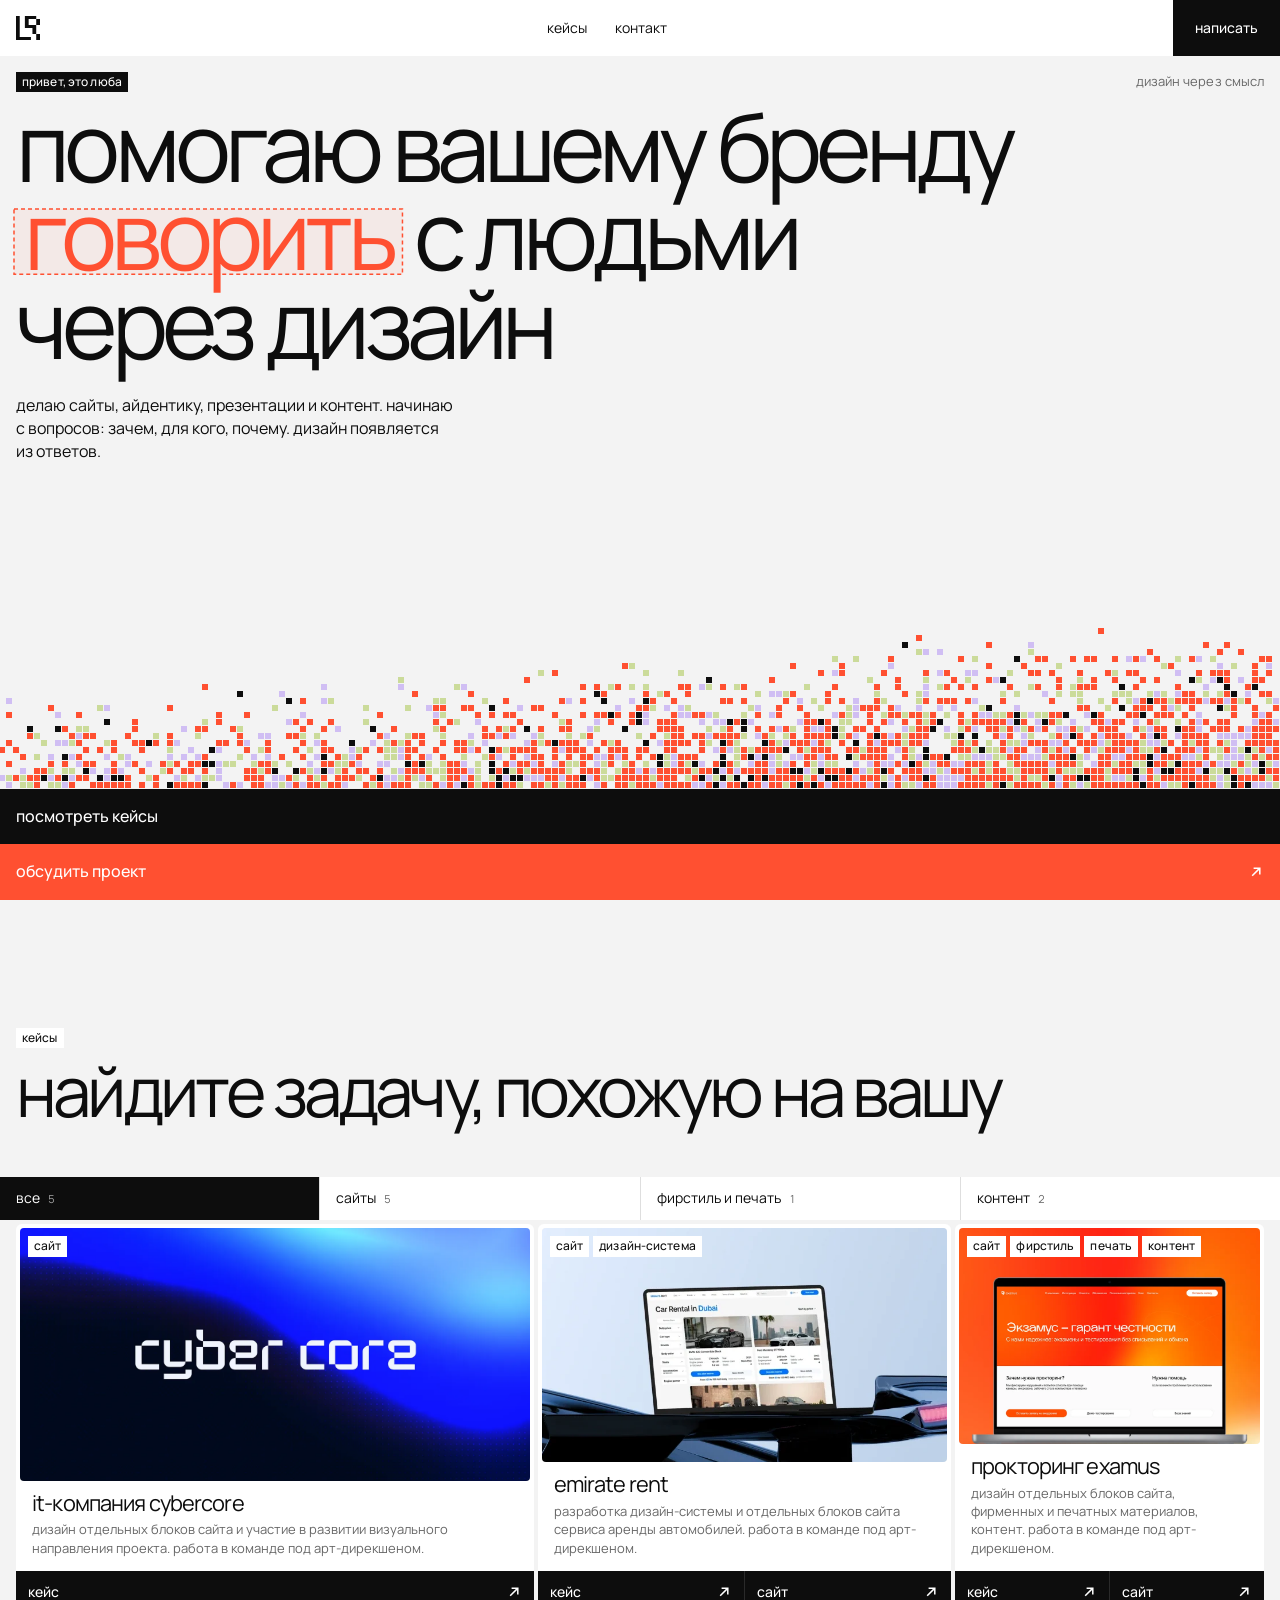
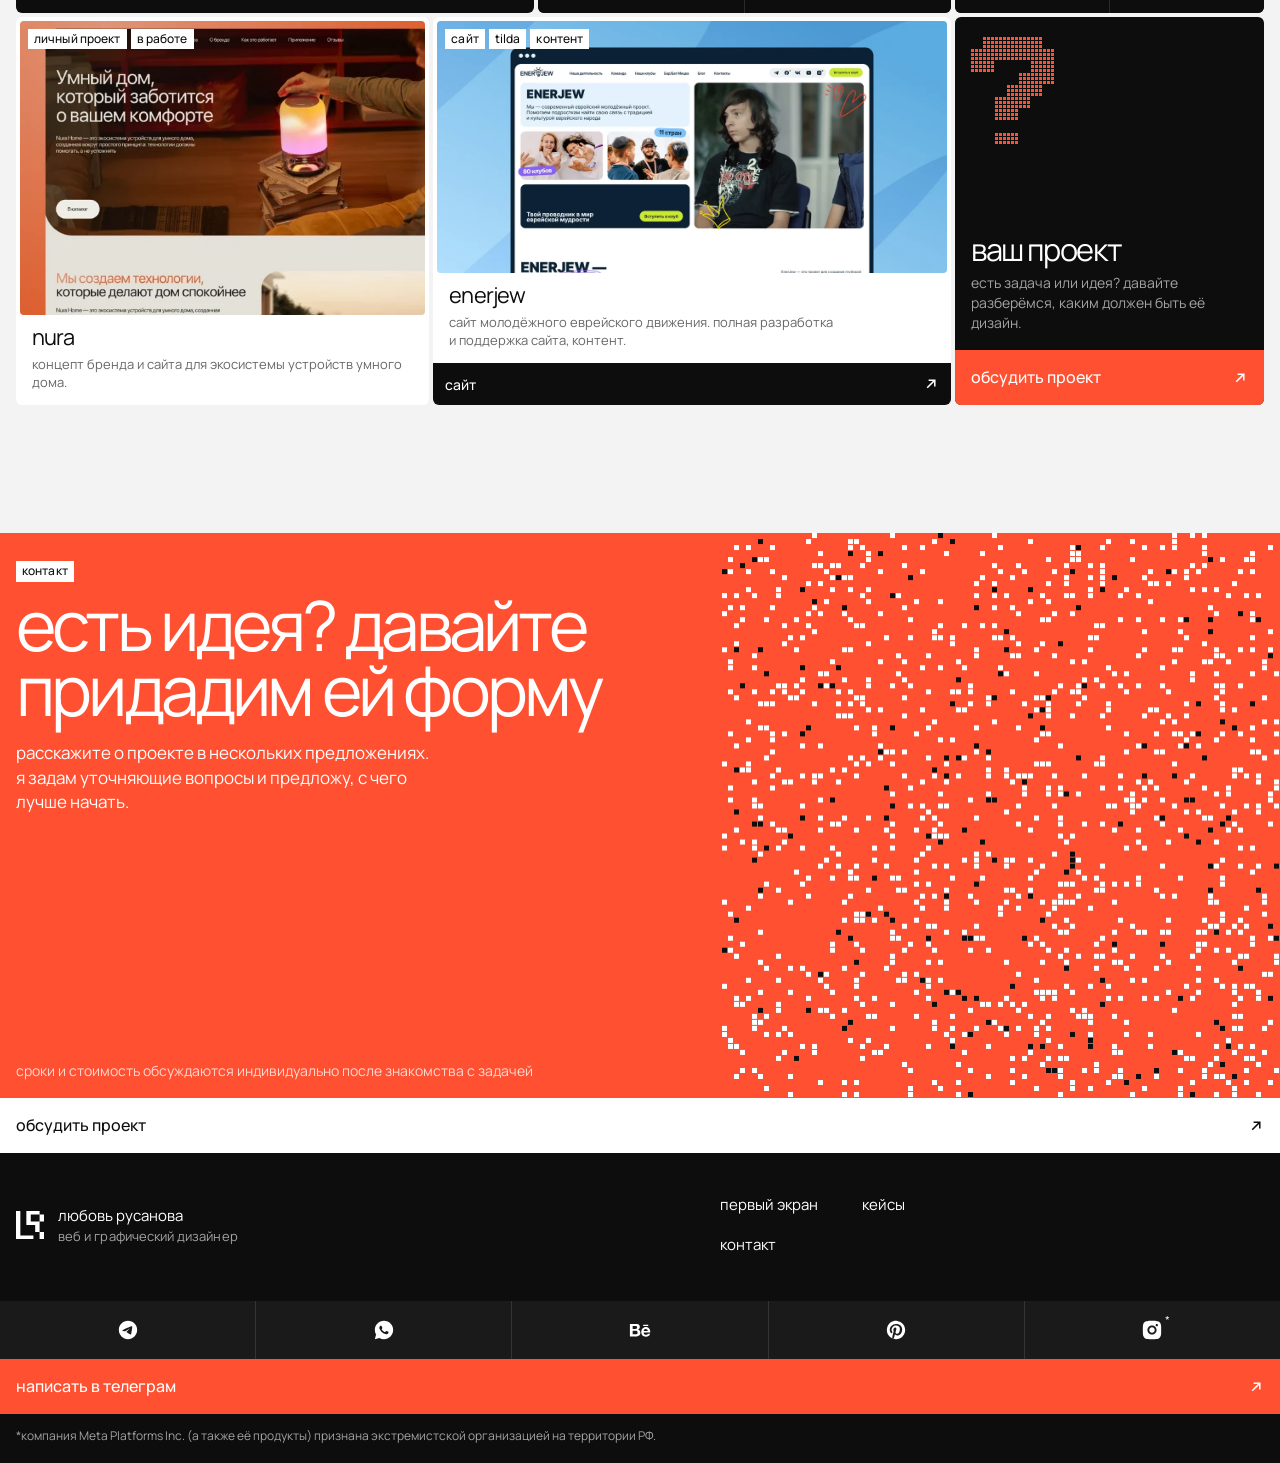
==== commit 8ef159d5: "Новая главная v2: первый экран, кейсы, контакт, подвал Co-Authored-By: Claude Opus 5.5 <noreply@anth" ====
--- a/index.html
+++ b/index.html
@@ -1,199 +1,665 @@
-<!doctype html>
+<!DOCTYPE html>
 <html lang="ru">
 <head>
-  <meta charset="UTF-8">
-  <meta name="viewport" content="width=device-width, initial-scale=1">
-  <meta name="theme-color" content="#f3f3f3">
-  <meta name="description" content="Любовь Русанова — веб и графический дизайнер. Создаю дизайн, который помогает бренду говорить с аудиторией.">
-  <title>Любовь Русанова — дизайнер</title>
-  <link rel="icon" type="image/svg+xml" href="assets/LK.svg">
-  <link rel="preload" href="assets/inter.ttf" as="font" type="font/ttf" crossorigin>
-  <link rel="stylesheet" href="style.css">
-  <link rel="stylesheet" href="sections.css">
-  <link rel="stylesheet" href="pages.css">
-<link rel="stylesheet" href="/refinements.css?v=2">
-  <link rel="stylesheet" href="services.css?v=8">
-  <link rel="stylesheet" href="process.css?v=2">
-<link rel="stylesheet" href="process-motion.css?v=6">
+<meta charset="utf-8">
+<meta name="viewport" content="width=device-width, initial-scale=1">
+<meta name="theme-color" content="#F3F3F3">
+<meta name="description" content="Любовь Русанова — веб и графический дизайнер. Помогаю бренду говорить с людьми через дизайн: сайты, айдентика, презентации и контент.">
+<title>Любовь Русанова — дизайнер</title>
+<link rel="icon" type="image/svg+xml" href="assets/v2/lr.svg">
+<script>document.documentElement.classList.add('js')</script>
+<link rel="preconnect" href="https://fonts.googleapis.com">
+<link rel="preconnect" href="https://fonts.gstatic.com" crossorigin>
+<link href="https://fonts.googleapis.com/css2?family=Manrope:wght@300;400;500;600&display=swap" rel="stylesheet">
+<style>
+/* v2: серое поле, плашки внутри блока вплотную, между блоками воздух; шапка, контакт и подвал на всю ширину.
+   одна левая направляющая для текста (--gx). главные кнопки: полосы без скруглений, прибитые к краям.
+   один оранжевый акцент, текст на нём чисто белый. одна светлая тема. */
+:root{
+  color-scheme: light;
+  --ink:#0D0D0D;
+  --bg:#F3F3F3;
+  --card:#FFFFFF;
+  --accent:#FF5031;
+  --lime-l:#E5F0C3;
+  --lime:#CBDB9A;
+  --lil-l:#ECE3FE;
+  --lil:#D0BEF3;
+  --mute:#676767;
+  --mute-dark:#A3A3A3;
+  --line:#DEDEDE;
+  --ph:#E1E1E1;
+  --r:6px;
+  --gap:4px;
+  --edge:16px;
+  --tp:16px;
+  --gx:var(--edge);
+  --head:56px;
+  --ease:.25s ease;
+  --font:'Hauora','Manrope',-apple-system,'Segoe UI',Roboto,Arial,sans-serif;
+}
+*{box-sizing:border-box;margin:0;padding:0}
+html{scroll-behavior:smooth;scroll-padding-top:var(--head)}
+body{background:var(--bg);color:var(--ink);font-family:var(--font);font-weight:400;font-size:15px;line-height:1.45;-webkit-font-smoothing:antialiased}
+body.lock{overflow:hidden}
+a{color:inherit}
+img{max-width:100%}
+button{font:inherit;color:inherit;background:none;border:0;border-radius:0;cursor:pointer;-webkit-tap-highlight-color:transparent}
+:focus-visible{outline:2px solid var(--accent);outline-offset:-2px}
+.page{padding:var(--edge) var(--edge) 0}
+.block{margin-top:clamp(84px,10vw,160px)}
+.tile{background:var(--card);border-radius:var(--r);padding:var(--tp);position:relative;min-width:0}
+.dark{background:var(--ink);color:#fff}
+
+/* типографика */
+h1,h2,h3,h4{font-weight:400;text-transform:lowercase}
+h1{font-size:clamp(2.6rem,min(7.4vw,12.2vh),8.6rem);line-height:.93;letter-spacing:-.06em}
+h1 .ln{display:block;white-space:nowrap}
+h2{font-size:clamp(2.3rem,5.4vw,5.8rem);line-height:.95;letter-spacing:-.055em;text-wrap:balance}
+h3{font-size:clamp(1.45rem,2.3vw,2.3rem);line-height:1;letter-spacing:-.04em}
+.small{font-size:13px;line-height:1.45;letter-spacing:.005em}
+.mute{color:var(--mute)}
+.dark .mute{color:var(--mute-dark)}
+.num{font-variant-numeric:tabular-nums}
+
+/* метка над заголовком: всегда на одном расстоянии от него */
+.tag{display:inline-block;background:#fff;color:var(--ink);font-size:12px;line-height:1.2;padding:3px 6px;letter-spacing:.01em;font-weight:500;text-transform:lowercase}
+.tag.inv{background:var(--ink);color:#fff}
+.tags{display:flex;flex-wrap:wrap;gap:4px}
+.bhead{display:flex;flex-direction:column;align-items:flex-start;gap:10px;padding:0 0 .1em;margin-bottom:clamp(28px,3.4vw,44px)}
+.bhead h2{padding-bottom:.12em}
+
+/* выделение как в инспекторе: рамку рисует курсор и исчезает */
+.sel{position:relative;display:inline-block;padding:0 .08em;color:var(--accent)}
+.sel .fr{position:absolute;left:-.02em;top:.2em;width:calc(100% + .04em);height:calc(100% - .24em);overflow:visible;pointer-events:none;clip-path:inset(-3px)}
+.sel .fr rect{fill:rgb(255 80 49 / .06);stroke:var(--accent);stroke-width:1.5;stroke-dasharray:4 3}
+.cur{position:absolute;z-index:3;left:100%;top:calc(100% - .04em);width:0;height:0;pointer-events:none;opacity:0}
+.cur svg{position:absolute;left:-3px;top:-3px;width:22px;height:26px}
+.cur b{position:absolute;left:15px;top:20px;background:var(--accent);color:#fff;font:500 13px/1 var(--font);letter-spacing:0;padding:6px 9px;white-space:nowrap}
+.js .sel.anim:not(.go){color:inherit}
+.js .sel.anim:not(.go) .fr{clip-path:inset(-3px 100% 100% -3px);opacity:0}
+.sel.go{animation:selc 1.3s ease-in-out both}
+.sel.go .fr{animation:seld 1.3s cubic-bezier(.4,0,.2,1) both}
+.sel.go .cur{animation:curdrag 1.3s cubic-bezier(.4,0,.2,1) both,curout .6s 1.75s ease forwards}
+@keyframes selc{0%,15%{color:inherit}100%{color:var(--accent)}}
+@keyframes seld{0%{clip-path:inset(-3px 100% 100% -3px);opacity:0}10%{opacity:1}100%{clip-path:inset(-3px);opacity:1}}
+@keyframes curdrag{0%{left:0;top:.2em;opacity:0}12%{opacity:1}100%{left:100%;top:calc(100% - .04em);opacity:1}}
+@keyframes curout{from{opacity:1;filter:blur(0)}to{opacity:0;filter:blur(8px)}}
+
+/* главные кнопки: полосы без скруглений, на всю ширину, прибиты к краям */
+.ar{width:16px;height:16px;flex:none;display:block}
+.bars{display:flex;flex-direction:column;margin:0 calc(-1*var(--tp)) calc(-1*var(--tp))}
+.bars.flush{margin:0}
+.bars.row{flex-direction:row;gap:1px;background:#2A2A2A}
+.bars.row > *{flex:1}
+.bar{display:flex;justify-content:space-between;align-items:center;gap:16px;padding:19px var(--tp);font-size:16px;font-weight:500;line-height:1.1;text-decoration:none;text-align:left;color:#fff;background:var(--accent);transition:background-color var(--ease),color var(--ease)}
+.bar.ink{background:var(--ink)}
+.bar.white{background:#fff;color:var(--ink)}
+.bar.sm{padding:13px 12px;font-size:14px}
+
+/* сегменты: бейджи и табы без зазоров и скруглений */
+.seg{display:grid;grid-auto-flow:column;grid-auto-columns:minmax(0,1fr);gap:1px;background:var(--line)}
+.seg.bleed{margin-left:calc(-1*var(--edge));margin-right:calc(-1*var(--edge))}
+.seg.bleed button{padding-left:var(--edge);padding-right:var(--edge)}
+.seg button{background:var(--card);padding:13px 16px;font-size:14px;line-height:1.2;text-align:left;display:flex;gap:8px;align-items:baseline;transition:background-color var(--ease),color var(--ease)}
+.seg button i{font-style:normal;font-size:11px;color:var(--mute)}
+.seg button[aria-pressed="true"],.seg button[aria-selected="true"]{background:var(--ink);color:#fff}
+.seg button[aria-pressed="true"] i{color:var(--mute-dark)}
+.seg.main button{padding-top:21px;padding-bottom:21px;font-size:clamp(1.05rem,1.55vw,1.4rem);letter-spacing:-.03em}
+.seg.sub button{background:#E9E9E9;padding-top:14px;padding-bottom:14px;font-size:15px}
+.seg.sub button[aria-pressed="true"]{background:var(--ink)}
+.seg.sub:empty{display:none}
+
+/* шапка и меню */
+.top{position:sticky;top:0;z-index:40;background:var(--card);height:var(--head);display:flex;align-items:stretch;justify-content:space-between;gap:16px;padding-left:var(--gx)}
+.logo{position:relative;display:block;align-self:center;width:24px;height:24px;color:var(--ink)}
+.logo svg{position:absolute;inset:0;width:100%;height:100%;display:block}
+.logo .g{opacity:0;pointer-events:none}
+.logo.glitch{animation:jitter .22s steps(1) both}
+.logo.glitch .ga{animation:split-a .22s steps(1) both}
+.logo.glitch .gb{animation:split-b .22s steps(1) both}
+@keyframes jitter{0%,100%{translate:0}20%{translate:2px}40%{translate:-2px}65%{translate:1px}85%{translate:0}}
+@keyframes split-a{0%,100%{opacity:0}15%,60%{opacity:.6;clip-path:inset(23% 0 48%);translate:-3px;color:var(--accent)}35%,80%{opacity:.45;clip-path:inset(66% 0 12%);translate:2px;color:var(--accent)}}
+@keyframes split-b{0%,100%{opacity:0}25%,70%{opacity:.5;clip-path:inset(48% 0 31%);translate:3px;color:var(--lil)}}
+.top nav{display:flex;gap:28px;font-size:14px;align-items:center}
+.top nav a{text-decoration:none;transition:color var(--ease)}
+.top-right{display:flex}
+.hb{display:flex;align-items:center;padding:0 22px;font-size:14px;font-weight:500;text-decoration:none;transition:background-color var(--ease),color var(--ease)}
+.hb.ink{background:var(--ink);color:#fff}
+.hb.menu-btn{display:none;background:var(--bg)}
+.menu{position:fixed;inset:0;z-index:60;color:#fff;visibility:hidden;transition:visibility 0s .8s}
+.menu.open{visibility:visible;transition-delay:0s}
+.menu-px{position:absolute;inset:0;overflow:hidden}
+.menu-px i{position:absolute;background:var(--ink);opacity:0;transition:opacity 0s linear var(--d,0s)}
+.menu.open .menu-px i{opacity:1}
+.menu-in{position:relative;height:100%;display:flex;flex-direction:column;overflow:auto;opacity:0;transition:opacity .15s}
+.menu.open .menu-in{opacity:1;transition:opacity .25s .6s}
+.menu-top{display:flex;justify-content:space-between;align-items:stretch;height:var(--head);padding-left:var(--gx);flex:none}
+.menu-top .logo{color:#fff}
+.menu-links{list-style:none;display:flex;flex-direction:column;margin:auto 0;padding:24px 0}
+.menu-links a{display:block;text-decoration:none;font-size:clamp(2.4rem,11vw,4rem);letter-spacing:-.055em;line-height:1.1;padding:4px var(--gx);transition:color var(--ease)}
+.soc-row{display:grid;grid-template-columns:repeat(5,minmax(0,1fr));gap:1px;background:rgb(255 255 255 / .16)}
+.soc-row a{position:relative;height:58px;background:#1A1A1A;color:#fff;display:grid;place-items:center;transition:background-color var(--ease)}
+.soc-row svg{width:22px;height:22px;display:block}
+.soc-row sup{position:absolute;left:calc(50% + 13px);top:13px;font-size:11px;line-height:1}
+.star{padding:14px var(--gx) 18px;font-size:12px;line-height:1.4;color:var(--mute-dark)}
+
+/* 1. первый экран */
+.hero{display:flex;flex-direction:column;margin:calc(-1*var(--edge)) calc(-1*var(--edge)) 0;padding:var(--edge) var(--edge) 0;min-height:calc(100svh - var(--head));overflow:hidden}
+.hero-top{display:flex;justify-content:space-between;align-items:flex-start;gap:12px;margin-bottom:10px}
+.hero h1{padding-bottom:.14em}
+.hero-say{max-width:46ch;margin-top:14px;font-size:16px}
+canvas.eat{display:block;margin:auto calc(-1*var(--edge)) 0;width:calc(100% + 2*var(--edge));height:clamp(130px,22vh,250px);flex:none}
+
+/* 2. кейсы: бейджи и сетка в одном экране */
+.stage{display:flex;flex-direction:column;gap:var(--gap);height:clamp(560px,calc(100svh - var(--head) - var(--edge)),860px);scroll-margin-top:var(--head)}
+.mosaic{flex:1;min-height:0;display:grid;grid-template-columns:repeat(12,minmax(0,1fr));grid-template-rows:repeat(2,minmax(0,1fr));gap:var(--gap)}
+.stage.one{height:auto}
+.stage.one .mosaic{flex:none;height:clamp(340px,calc((100svh - var(--head) - var(--edge)) * .6),520px)}
+.case{grid-column:span var(--span,4);background:var(--card);border-radius:var(--r);overflow:hidden;display:flex;flex-direction:column;min-width:0;min-height:0}
+.case[hidden]{display:none}
+.case.in{animation:stepin .4s ease both}
+@keyframes stepin{from{opacity:0;transform:translateY(8px)}to{opacity:1;transform:none}}
+.cover{position:relative;flex:1;min-height:70px;margin:4px 4px 0;border-radius:4px;overflow:hidden;background:var(--bg)}
+.cover img{position:absolute;inset:0;width:100%;height:100%;object-fit:cover;transition:transform .6s ease}
+.cover .tags{position:absolute;left:8px;top:8px;right:8px}
+.case-body{padding:12px var(--tp) 14px;display:flex;flex-direction:column;gap:6px}
+.case h3{font-size:clamp(1.2rem,1.7vw,1.6rem);letter-spacing:-.04em}
+.case-body p{font-size:13px;line-height:1.4;color:var(--mute);max-width:52ch}
+.invite{background:var(--ink);color:#fff}
+.invite-in{flex:1;display:flex;flex-direction:column;justify-content:space-between;gap:12px;padding:var(--tp)}
+.invite canvas{display:block;width:132px;height:120px;flex:none}
+.invite h3{font-size:clamp(1.6rem,2.4vw,2.4rem);letter-spacing:-.045em}
+.invite p{font-size:14px;max-width:34ch;color:var(--mute-dark);margin-top:8px}
+
+/* 3. моя задача: пауза между плашками */
+.say{padding:clamp(10px,4vh,60px) 0;display:flex;flex-direction:column;align-items:flex-start;gap:10px}
+.say-t{font-size:clamp(2.1rem,5.8vw,6.2rem);line-height:1;letter-spacing:-.055em;display:flex;flex-direction:column;align-items:flex-start;gap:.09em}
+.say-t > span{display:block;white-space:nowrap;padding-bottom:.06em}
+.say-t mark{display:inline-block;line-height:.78;padding:.05em .1em .07em;background:#fff;color:var(--ink);transition:background-color .45s ease,color .45s ease}
+.say-t mark.on{background:var(--accent);color:#fff}
+.say-t .mb{display:none}
+.say-t .s2{margin-left:8vw}
+.say-t .s3{margin-left:16vw}
+.say-t .s4{margin-left:24vw}
+
+/* 4. услуги и этапы работы */
+.sv{display:flex;flex-direction:column;gap:var(--gap);scroll-margin-top:var(--head)}
+.sv-body{display:grid;grid-template-columns:minmax(0,1fr) minmax(0,1fr);gap:var(--gap) 40px;margin-top:clamp(28px,3.4vw,44px);min-height:430px}
+.sv-info{display:flex;flex-direction:column;gap:26px;min-width:0}
+.sv-about{padding:0}
+.sv-about h3{font-size:clamp(2rem,3.7vw,3.8rem);letter-spacing:-.055em;line-height:.95;padding-bottom:.08em}
+.sv-about p{max-width:40ch;margin-top:10px;font-size:16px}
+.sv-money > *{padding-left:var(--tp);padding-right:var(--tp)}
+.sv-note{background:#fff;padding-top:10px;padding-bottom:10px;font-size:13px}
+.sv-price{padding-top:8px;padding-bottom:12px;font-size:clamp(2.3rem,4.4vw,4.6rem);letter-spacing:-.055em;line-height:1.05;background:var(--accent);color:#fff;white-space:nowrap}
+.sv-price.lil{background:var(--lil);color:var(--ink)}
+.sv-price.lime{background:var(--lime);color:var(--ink)}
+.sv-days{background:var(--ink);color:#fff;padding-top:11px;padding-bottom:11px;font-size:15px}
+.sv-right{display:flex;flex-direction:column;gap:12px;min-width:0}
+.sv-rh{display:flex;justify-content:space-between;align-items:center;gap:12px;min-height:44px}
+.sv-rh b{font-weight:400;font-size:clamp(1.25rem,1.9vw,1.8rem);letter-spacing:-.04em;line-height:1}
+.arrows{display:flex;gap:1px;background:var(--line)}
+.arrows button{width:48px;height:44px;background:var(--card);display:grid;place-items:center;transition:background-color var(--ease),color var(--ease),opacity var(--ease)}
+.arrows button[disabled]{color:#C4C4C4;cursor:default}
+.arrows .ar{width:18px;height:18px}
+.car{flex:1;display:flex;gap:var(--gap);overflow-x:auto;scroll-snap-type:x mandatory;scrollbar-width:none;overscroll-behavior-x:contain}
+.car::-webkit-scrollbar{display:none}
+.stc{flex:0 0 78%;scroll-snap-align:start;background:var(--card);border-radius:var(--r);padding:4px 4px var(--tp);display:flex;flex-direction:column;gap:14px;min-width:0}
+.stc:last-child{flex-basis:100%}
+.ph{background:var(--ph);border-radius:4px;display:grid;place-items:center;color:#8F8F8F;font-size:12px}
+.stc .ph{flex:1;min-height:120px}
+.stc-h{display:flex;justify-content:space-between;align-items:baseline;gap:12px;padding:0 12px}
+.stc-h h4{font-size:clamp(1.6rem,2.5vw,2.5rem);letter-spacing:-.05em;line-height:1}
+.stc-h .n{font-size:12px;font-weight:500;flex:none}
+.stc p{padding:0 12px;max-width:50ch}
+.stc .tags{padding:0 12px}
+.stc .tag{font-size:13px;padding:5px 8px}
+.sv-wide{flex:1;display:flex;flex-direction:column;justify-content:space-between;gap:28px;align-items:flex-start;overflow:hidden}
+.sv-wide .big{font-size:clamp(1.4rem,2.3vw,2.3rem);letter-spacing:-.045em;line-height:1.08;max-width:22em}
+.sv-list{display:flex;flex-wrap:wrap;gap:5px}
+.sv-list .tag{font-size:clamp(.95rem,1.2vw,1.15rem);letter-spacing:-.02em;font-weight:400;padding:6px 10px}
+.sv-wide .bars{align-self:stretch}
+.sv-wide .top-part{display:flex;flex-direction:column;gap:16px;align-items:flex-start}
+
+/* 5. принципы: один экран, текст меняется по скроллу */
+.pr-pin{display:flex;flex-direction:column}
+.pr-stage{display:grid;grid-template-columns:minmax(0,7fr) minmax(0,5fr);gap:24px;align-items:stretch}
+.pr-texts{display:flex;flex-direction:column;gap:48px}
+.pr-item{display:flex;flex-direction:column;align-items:flex-start;gap:14px}
+.pr-item .n{font-size:13px;font-weight:500}
+.pr-item h3{font-size:clamp(2.3rem,5.6vw,6rem);letter-spacing:-.06em;line-height:.95;text-wrap:balance;padding-bottom:.08em}
+.pr-item p{font-size:clamp(1rem,1.25vw,1.2rem);max-width:40ch;line-height:1.4}
+.pr-shape{min-height:240px}
+.pr-dots{display:none}
+.js .pr{height:calc(100svh - var(--head) + 230vh)}
+.js .pr-pin{position:sticky;top:var(--head);height:calc(100svh - var(--head));padding:var(--edge) 0}
+.js .pr-stage{flex:1;min-height:0}
+.js .pr-texts{display:grid;gap:0;align-items:end}
+.js .pr-item{grid-area:1/1;opacity:0;filter:blur(14px);transform:translateY(14px);transition:opacity .5s ease,filter .5s ease,transform .5s ease;pointer-events:none}
+.js .pr-item.on{opacity:1;filter:blur(0);transform:none;pointer-events:auto;transition-delay:.12s}
+.js .pr-dots{display:flex;gap:4px;padding:16px 0 0}
+.pr-dots button{width:34px;height:8px;background:#D2D2D2;transition:background-color var(--ease)}
+.pr-dots button.on{background:var(--accent)}
+
+/* 6. контакт и подвал: на всю ширину */
+.cta{background:var(--accent);color:#fff;display:grid;grid-template-columns:minmax(0,1.25fr) minmax(0,1fr);grid-template-areas:"txt pix" "note pix" "bar bar";grid-template-rows:1fr auto auto;column-gap:24px;min-height:min(74svh,620px)}
+.cta-txt{grid-area:txt;padding:28px 0 0 var(--gx);display:flex;flex-direction:column;align-items:flex-start;gap:10px}
+.cta-txt p{font-size:17px;max-width:42ch;margin-top:8px}
+.cta-note{grid-area:note;padding:28px 0 16px var(--gx);font-size:14px;color:rgb(255 255 255 / .78)}
+canvas.dust{grid-area:pix;display:block;width:100%;height:100%;min-height:260px}
+.cta .bar{grid-area:bar;padding-left:var(--gx);padding-right:var(--gx)}
+.foot{background:var(--ink);color:#fff}
+.foot-top{display:grid;grid-template-columns:minmax(0,1.25fr) minmax(0,1fr);gap:28px 24px;padding:32px var(--gx) 36px}
+.foot .logo{color:#fff;width:28px;height:28px;align-self:auto;flex:none}
+.foot-me{display:flex;gap:14px;align-items:center}
+.foot-nav{display:grid;grid-template-columns:auto auto;justify-content:start;gap:0 44px;font-size:15px}
+.foot-nav a{padding:9px 0;text-decoration:none;transition:color var(--ease)}
+.foot .bar,.menu .bar{padding-left:var(--gx);padding-right:var(--gx)}
+
+/* заметки: не часть сайта */
+.notes{margin:28px var(--edge);border:1.5px dashed var(--ink);border-radius:var(--r);padding:16px;font-size:14px;line-height:1.5}
+.notes summary{cursor:pointer;font-weight:500}
+.notes ul{padding-left:1.2em;max-width:84ch;margin-top:10px}
+.notes li{margin-bottom:4px}
+
+/* наведение: только там, где есть настоящий курсор */
+@media (hover:hover){
+  .bar:hover{background:var(--ink)}
+  .bar.ink:hover{background:var(--accent)}
+  .bar.go-cases:hover{background:var(--lil);color:var(--ink)}
+  .bar.white:hover{background:var(--ink);color:#fff}
+  .dark .bar:not(.ink):not(.white):hover,.foot .bar:hover,.menu .bar:hover{background:#fff;color:var(--ink)}
+  .seg button:hover{background:var(--ink);color:#fff}
+  .seg button:hover i{color:var(--mute-dark)}
+  .top nav a:hover,.menu-links a:hover,.foot-nav a:hover{color:var(--accent)}
+  .hb.ink:hover{background:var(--accent)}
+  .hb.menu-btn:hover{background:var(--accent);color:#fff}
+  .soc-row a:hover{background:var(--accent)}
+  .case:hover .cover img{transform:scale(1.035)}
+  .arrows button:not([disabled]):hover{background:var(--ink);color:#fff}
+  .pr-dots button:hover{background:var(--ink)}
+}
+
+@media (max-width:1000px){
+  .top nav{display:none}
+  .hb.menu-btn{display:flex}
+  .stage{height:auto}
+  .mosaic,.stage.one .mosaic{grid-template-columns:1fr 1fr;grid-template-rows:none !important;height:auto}
+  .case{grid-column:auto}
+  .cover{flex:none;aspect-ratio:16/9}
+  .sv-body{grid-template-columns:1fr;gap:36px;min-height:0}
+  .car{min-height:380px}
+  .cta{grid-template-columns:1fr;grid-template-areas:"txt" "pix" "note" "bar";grid-template-rows:auto;min-height:0}
+  .cta-txt{padding-right:var(--gx)}
+  canvas.dust{height:230px;min-height:0}
+  .cta-note{padding-top:8px;padding-right:var(--gx)}
+}
+@media (max-width:640px){
+  :root{--edge:12px;--tp:14px}
+  h1,h2{font-size:calc((100vw - 2*var(--edge) - 2*var(--tp)) / 8.5);text-wrap:wrap}
+  h1 .ln{display:inline;white-space:normal}
+  .hb{padding:0 16px}
+  .hero-say{font-size:15px}
+  canvas.eat{height:clamp(150px,24vh,210px)}
+  .seg{grid-auto-flow:row;grid-template-columns:1fr 1fr}
+  .seg button{padding-top:14px;padding-bottom:14px;justify-content:space-between}
+  .seg.main button{padding-top:18px;padding-bottom:18px;font-size:1.15rem}
+  .mosaic{display:flex;flex-direction:column}
+  .case h3{font-size:1.5rem}
+  .case-body p{font-size:14px}
+  .bar.sm{padding:15px var(--tp);font-size:15px}
+  .say-t{font-size:calc((100vw - 2*var(--edge)) / 9.75);gap:.12em}
+  .say-t .s1{white-space:normal}
+  .say-t .s2,.say-t .s3,.say-t .s4{margin-left:0}
+  .say-t mark{line-height:.92;padding-top:0}
+  .say-t .mb{display:inline}
+  .sv-about h3{font-size:2.5rem}
+  .stc{flex-basis:86%}
+  .car{min-height:0}
+  .stc .ph{flex:none;height:150px}
+  .stc-h h4{font-size:1.9rem}
+  .pr-stage{grid-template-columns:1fr;grid-template-rows:minmax(0,1fr) auto;gap:20px}
+  .pr-shape{order:-1;min-height:120px}
+  .pr-item h3{font-size:calc((100vw - 2*var(--edge) - 2*var(--tp)) / 8.5)}
+  .foot-top{grid-template-columns:1fr;padding-bottom:28px}
+  .foot-nav{grid-template-columns:1fr 1fr;gap:0 16px}
+  .foot-nav a{padding:12px 0}
+  .cur b{left:auto;right:6px;top:22px;font-size:12px;padding:5px 7px}
+}
+@media (prefers-reduced-motion:reduce){
+  html{scroll-behavior:auto}
+  *,*::before,*::after{transition:none !important;animation:none !important}
+  .cur{display:none}
+  .logo .g{display:none}
+}
+.hero .bars{margin:0 calc(-1*var(--edge))}
+.hero .bar{padding-left:var(--edge);padding-right:var(--edge)}
+@media (max-width:640px){h1{font-size:calc((100vw - 2*var(--edge)) / 8.5)}}
+</style>
 </head>
 <body>
-    <header class="header entrance">
-      <a class="logo" href="/#home" aria-label="Любовь Русанова — главная">
-        <img src="/assets/LK.svg" width="21" height="24" alt="LK">
-        <img class="glitch-part glitch-a" src="/assets/LK.svg" alt="" aria-hidden="true">
-        <img class="glitch-part glitch-b" src="/assets/LK.svg" alt="" aria-hidden="true">
-      </a>
-      <button class="menu" type="button" aria-label="Открыть меню" aria-expanded="false" aria-controls="site-menu"><svg class="menu-icon" width="24" height="14" viewBox="0 0 24 14" aria-hidden="true"><path d="M0 1H24 M0 7H24 M0 13H24" fill="none" stroke="currentColor" stroke-width="2" shape-rendering="crispEdges"/></svg></button>
-    </header>
-    <nav class="menu-panel" id="site-menu" aria-label="Навигация по сайту" hidden><div class="nav-home"><a href="/">Главная</a><details><summary aria-label="Разделы главной страницы"><svg class="home-chevron" viewBox="0 0 24 24" aria-hidden="true"><path d="m6 9 6 6 6-6"/></svg></summary><div class="home-subnav"><a href="/#home">Первый экран</a><a href="/#projects">Избранные проекты</a><a href="/#services">С чем могу помочь</a><a href="/#process">Этапы работы</a><a href="/#approach">Подход</a><a href="/#collaboration">Принципы работы</a><a href="/#contact">Контакты</a></div></details></div><a class="portfolio-nav" href="/#projects">Портфолио <span class="portfolio-arrow" aria-hidden="true">→</span></a><a class="blog-nav" href="/blog/">Блог <span class="nav-arrow" aria-hidden="true">→</span></a><div class="nav-socials" aria-label="Социальные сети"><a class="social-circle" href="https://www.instagram.com/lyubakravchuk" target="_blank" rel="noopener noreferrer" aria-label="Instagram*"><svg aria-hidden="true" viewBox="0 0 24 24" fill="currentColor" xmlns="http://www.w3.org/2000/svg"><path d="M13.0281 2.00073C14.1535 2.00259 14.7238 2.00855 15.2166 2.02322L15.4107 2.02956C15.6349 2.03753 15.8561 2.04753 16.1228 2.06003C17.1869 2.1092 17.9128 2.27753 18.5503 2.52503C19.2094 2.7792 19.7661 3.12253 20.3219 3.67837C20.8769 4.2342 21.2203 4.79253 21.4753 5.45003C21.7219 6.0867 21.8903 6.81337 21.9403 7.87753C21.9522 8.1442 21.9618 8.3654 21.9697 8.58964L21.976 8.78373C21.9906 9.27647 21.9973 9.84686 21.9994 10.9723L22.0002 11.7179C22.0003 11.809 22.0003 11.903 22.0003 12L22.0002 12.2821L21.9996 13.0278C21.9977 14.1532 21.9918 14.7236 21.9771 15.2163L21.9707 15.4104C21.9628 15.6347 21.9528 15.8559 21.9403 16.1225C21.8911 17.1867 21.7219 17.9125 21.4753 18.55C21.2211 19.2092 20.8769 19.7659 20.3219 20.3217C19.7661 20.8767 19.2069 21.22 18.5503 21.475C17.9128 21.7217 17.1869 21.89 16.1228 21.94C15.8561 21.9519 15.6349 21.9616 15.4107 21.9694L15.2166 21.9757C14.7238 21.9904 14.1535 21.997 13.0281 21.9992L12.2824 22C12.1913 22 12.0973 22 12.0003 22L11.7182 22L10.9725 21.9993C9.8471 21.9975 9.27672 21.9915 8.78397 21.9768L8.58989 21.9705C8.36564 21.9625 8.14444 21.9525 7.87778 21.94C6.81361 21.8909 6.08861 21.7217 5.45028 21.475C4.79194 21.2209 4.23444 20.8767 3.67861 20.3217C3.12278 19.7659 2.78028 19.2067 2.52528 18.55C2.27778 17.9125 2.11028 17.1867 2.06028 16.1225C2.0484 15.8559 2.03871 15.6347 2.03086 15.4104L2.02457 15.2163C2.00994 14.7236 2.00327 14.1532 2.00111 13.0278L2.00098 10.9723C2.00284 9.84686 2.00879 9.27647 2.02346 8.78373L2.02981 8.58964C2.03778 8.3654 2.04778 8.1442 2.06028 7.87753C2.10944 6.81253 2.27778 6.08753 2.52528 5.45003C2.77944 4.7917 3.12278 4.2342 3.67861 3.67837C4.23444 3.12253 4.79278 2.78003 5.45028 2.52503C6.08778 2.27753 6.81278 2.11003 7.87778 2.06003C8.14444 2.04816 8.36564 2.03847 8.58989 2.03062L8.78397 2.02433C9.27672 2.00969 9.8471 2.00302 10.9725 2.00086L13.0281 2.00073ZM12.0003 7.00003C9.23738 7.00003 7.00028 9.23956 7.00028 12C7.00028 14.7629 9.23981 17 12.0003 17C14.7632 17 17.0003 14.7605 17.0003 12C17.0003 9.23713 14.7607 7.00003 12.0003 7.00003ZM12.0003 9.00003C13.6572 9.00003 15.0003 10.3427 15.0003 12C15.0003 13.6569 13.6576 15 12.0003 15C10.3434 15 9.00028 13.6574 9.00028 12C9.00028 10.3431 10.3429 9.00003 12.0003 9.00003ZM17.2503 5.50003C16.561 5.50003 16.0003 6.05994 16.0003 6.74918C16.0003 7.43843 16.5602 7.9992 17.2503 7.9992C17.9395 7.9992 18.5003 7.4393 18.5003 6.74918C18.5003 6.05994 17.9386 5.49917 17.2503 5.50003Z"/></svg><sup aria-hidden="true">*</sup></a><a class="social-circle" href="https://t.me/lyubakravchuk" target="_blank" rel="noopener noreferrer" aria-label="Telegram"><svg aria-hidden="true" viewBox="0 0 24 24" fill="currentColor" xmlns="http://www.w3.org/2000/svg"><path d="M22 12C22 17.5228 17.5228 22 12 22C6.47715 22 2 17.5228 2 12C2 6.47715 6.47715 2 12 2C17.5228 2 22 6.47715 22 12ZM12.3584 9.38246C11.3857 9.78702 9.4418 10.6244 6.5266 11.8945C6.05321 12.0827 5.80524 12.2669 5.78266 12.4469C5.74451 12.7513 6.12561 12.8711 6.64458 13.0343C6.71517 13.0565 6.78832 13.0795 6.8633 13.1039C7.37388 13.2698 8.06071 13.464 8.41776 13.4717C8.74164 13.4787 9.10313 13.3452 9.50222 13.0711C12.226 11.2325 13.632 10.3032 13.7203 10.2832C13.7826 10.269 13.8689 10.2513 13.9273 10.3032C13.9858 10.3552 13.98 10.4536 13.9739 10.48C13.9361 10.641 12.4401 12.0318 11.666 12.7515C11.4351 12.9661 11.2101 13.1853 10.9833 13.4039C10.509 13.8611 10.1533 14.204 11.003 14.764C11.8644 15.3317 12.7323 15.8982 13.5724 16.4971C13.9867 16.7925 14.359 17.0579 14.8188 17.0156C15.0861 16.991 15.3621 16.7397 15.5022 15.9903C15.8335 14.2193 16.4847 10.3821 16.6352 8.80083C16.6484 8.6623 16.6318 8.485 16.6185 8.40717C16.6052 8.32934 16.5773 8.21844 16.4762 8.13635C16.3563 8.03913 16.1714 8.01863 16.0887 8.02009C15.7125 8.02672 15.1355 8.22737 12.3584 9.38246Z"/></svg></a><a class="social-circle" href="https://wa.me/77751026931?text=" target="_blank" rel="noopener noreferrer" aria-label="WhatsApp"><svg aria-hidden="true" viewBox="0 0 24 24" fill="currentColor" xmlns="http://www.w3.org/2000/svg"><path d="M12.001 2C17.5238 2 22.001 6.47715 22.001 12C22.001 17.5228 17.5238 22 12.001 22C10.1671 22 8.44851 21.5064 6.97086 20.6447L2.00516 22L3.35712 17.0315C2.49494 15.5536 2.00098 13.8345 2.00098 12C2.00098 6.47715 6.47813 2 12.001 2ZM8.59339 7.30019L8.39232 7.30833C8.26293 7.31742 8.13607 7.34902 8.02057 7.40811C7.93392 7.45244 7.85348 7.51651 7.72709 7.63586C7.60774 7.74855 7.53857 7.84697 7.46569 7.94186C7.09599 8.4232 6.89729 9.01405 6.90098 9.62098C6.90299 10.1116 7.03043 10.5884 7.23169 11.0336C7.63982 11.9364 8.31288 12.8908 9.20194 13.7759C9.4155 13.9885 9.62473 14.2034 9.85034 14.402C10.9538 15.3736 12.2688 16.0742 13.6907 16.4482C13.6907 16.4482 14.2507 16.5342 14.2589 16.5347C14.4444 16.5447 14.6296 16.5313 14.8153 16.5218C15.1066 16.5068 15.391 16.428 15.6484 16.2909C15.8139 16.2028 15.8922 16.159 16.0311 16.0714C16.0311 16.0714 16.0737 16.0426 16.1559 15.9814C16.2909 15.8808 16.3743 15.81 16.4866 15.6934C16.5694 15.6074 16.6406 15.5058 16.6956 15.3913C16.7738 15.2281 16.8525 14.9166 16.8838 14.6579C16.9077 14.4603 16.9005 14.3523 16.8979 14.2854C16.8936 14.1778 16.8047 14.0671 16.7073 14.0201L16.1258 13.7587C16.1258 13.7587 15.2563 13.3803 14.7245 13.1377C14.6691 13.1124 14.6085 13.1007 14.5476 13.097C14.4142 13.0888 14.2647 13.1236 14.1696 13.2238C14.1646 13.2218 14.0984 13.279 13.3749 14.1555C13.335 14.2032 13.2415 14.3069 13.0798 14.2972C13.0554 14.2955 13.0311 14.292 13.0074 14.2858C12.9419 14.2685 12.8781 14.2457 12.8157 14.2193C12.692 14.1668 12.6486 14.1469 12.5641 14.1105C11.9868 13.8583 11.457 13.5209 10.9887 13.108C10.8631 12.9974 10.7463 12.8783 10.6259 12.7616C10.2057 12.3543 9.86169 11.9211 9.60577 11.4938C9.5918 11.4705 9.57027 11.4368 9.54708 11.3991C9.50521 11.331 9.45903 11.25 9.44455 11.1944C9.40738 11.0473 9.50599 10.9291 9.50599 10.9291C9.50599 10.9291 9.74939 10.663 9.86248 10.5183C9.97128 10.379 10.0652 10.2428 10.125 10.1457C10.2428 9.95633 10.2801 9.76062 10.2182 9.60963C9.93764 8.92565 9.64818 8.24536 9.34986 7.56894C9.29098 7.43545 9.11585 7.33846 8.95659 7.32007C8.90265 7.31384 8.84875 7.30758 8.79459 7.30402C8.66053 7.29748 8.5262 7.29892 8.39232 7.30833L8.59339 7.30019Z"/></svg></a><a class="social-circle" href="https://ru.pinterest.com/lubovwebdesign/" target="_blank" rel="noopener noreferrer" aria-label="Pinterest"><svg aria-hidden="true" viewBox="0 0 24 24" fill="currentColor" xmlns="http://www.w3.org/2000/svg"><path d="M13.3717 2.09442C8.42512 1.41268 3.73383 4.48505 2.38064 9.29256C1.02745 14.1001 3.42711 19.1692 8.00271 21.1689C7.94264 20.4008 7.99735 19.628 8.16502 18.8761C8.34964 18.0374 9.46121 13.4132 9.46121 13.4132C9.23971 12.9173 9.12893 12.379 9.13659 11.8359C9.13659 10.3509 9.99353 9.24295 11.0597 9.24295C11.4472 9.23718 11.8181 9.40028 12.0758 9.68981C12.3335 9.97934 12.4526 10.3667 12.402 10.751C12.402 11.6512 11.8236 13.0131 11.5228 14.2903C11.4014 14.7656 11.5131 15.2703 11.8237 15.65C12.1343 16.0296 12.6069 16.2389 13.0967 16.2139C14.9944 16.2139 16.2675 13.7825 16.2675 10.9126C16.2675 8.71205 14.8098 7.0655 12.1243 7.0655C10.826 7.01531 9.56388 7.4996 8.63223 8.40543C7.70057 9.31126 7.18084 10.5595 7.19423 11.859C7.16563 12.5722 7.39566 13.2717 7.84194 13.8287C8.01361 13.9564 8.07985 14.1825 8.00425 14.3827C7.9581 14.5673 7.84194 15.0059 7.79578 15.1675C7.77632 15.278 7.70559 15.3728 7.60516 15.4228C7.50473 15.4729 7.38651 15.4724 7.28654 15.4214C5.9019 14.8674 5.24957 13.3439 5.24957 11.6051C5.24957 8.75822 7.63424 5.3497 12.4036 5.3497C16.1998 5.3497 18.723 8.1273 18.723 11.0972C18.723 15.0059 16.5468 17.9451 13.3298 17.9451C12.3526 17.9761 11.4273 17.5061 10.8759 16.6986C10.8759 16.6986 10.2974 19.0146 10.1835 19.4531C9.95101 20.2099 9.60779 20.9281 9.16505 21.5844C10.0877 21.8643 11.0471 22.0044 12.0113 22C14.6636 22.0017 17.2078 20.9484 19.0829 19.072C20.958 17.1957 22.0099 14.6504 22.0069 11.9975C22.004 7.00306 18.3183 2.77616 13.3717 2.09442Z"/></svg></a><a class="social-circle" href="https://www.behance.net/lyubakravchuk" target="_blank" rel="noopener noreferrer" aria-label="Behance"><svg aria-hidden="true" viewBox="0 0 24 24" fill="currentColor" xmlns="http://www.w3.org/2000/svg"><path d="M7.44262 5.34998C8.08197 5.34998 8.67213 5.39945 9.21311 5.54786C9.7541 5.6468 10.1967 5.84468 10.5902 6.09203C10.9836 6.33938 11.2787 6.68566 11.4754 7.13089C11.6721 7.57612 11.7705 8.12029 11.7705 8.71393C11.7705 9.40651 11.623 10.0002 11.2787 10.4454C10.9836 10.8906 10.4918 11.2864 9.90164 11.5832C10.7377 11.8305 11.377 12.2758 11.7705 12.8694C12.1639 13.463 12.4098 14.2051 12.4098 15.0461C12.4098 15.7387 12.2623 16.3323 12.0164 16.827C11.7705 17.3217 11.377 17.7669 10.9344 18.0638C10.4918 18.3606 9.95082 18.6079 9.36066 18.7563C8.77049 18.9047 8.18033 19.0037 7.59016 19.0037H1V5.34998H7.44262ZM7.04918 10.8906C7.59016 10.8906 8.03279 10.7422 8.37705 10.4949C8.72131 10.2475 8.86885 9.80227 8.86885 9.2581C8.86885 8.96128 8.81967 8.66446 8.72131 8.46658C8.62295 8.2687 8.47541 8.12029 8.27869 7.97188C8.08197 7.87294 7.88525 7.774 7.63934 7.72453C7.39344 7.67506 7.14754 7.67506 6.85246 7.67506H4V10.8906H7.04918ZM7.19672 16.7281C7.4918 16.7281 7.78689 16.6786 8.03279 16.6291C8.27869 16.5797 8.52459 16.4807 8.72131 16.3323C8.91803 16.1839 9.06557 16.0355 9.21311 15.7881C9.31148 15.5408 9.40984 15.244 9.40984 14.8977C9.40984 14.2051 9.21312 13.7104 8.81967 13.3641C8.42623 13.0673 7.88525 12.9189 7.2459 12.9189H4V16.7281H7.19672ZM16.6885 16.6786C17.082 17.0744 17.6721 17.2722 18.459 17.2722C19 17.2722 19.4918 17.1238 19.8852 16.8765C20.2787 16.5797 20.5246 16.2828 20.623 15.986H23.0328C22.6393 17.1733 22.0492 18.0143 21.2623 18.5585C20.4754 19.0532 19.541 19.35 18.4098 19.35C17.6229 19.35 16.9344 19.2016 16.2951 18.9542C15.6557 18.7069 15.1639 18.3606 14.7213 17.8659C14.2787 17.4206 13.9344 16.8765 13.7377 16.2334C13.4918 15.5903 13.3934 14.8977 13.3934 14.1062C13.3934 13.3641 13.4918 12.6715 13.7377 12.0284C13.9836 11.3853 14.3279 10.8411 14.7705 10.3464C15.2131 9.90121 15.7541 9.50545 16.3443 9.2581C16.9836 9.01075 17.6229 8.86234 18.4098 8.86234C19.2459 8.86234 19.9836 9.01075 20.623 9.35704C21.2623 9.70333 21.7541 10.0991 22.1475 10.6927C22.541 11.2369 22.8361 11.88 23.0328 12.5726C23.1311 13.2652 23.1803 13.9577 23.1311 14.7493H16C16 15.5408 16.2951 16.2828 16.6885 16.6786ZM19.7869 11.4843C19.4426 11.138 18.9016 10.9401 18.2623 10.9401C17.8197 10.9401 17.4754 11.039 17.1803 11.1874C16.8852 11.3358 16.6885 11.5337 16.4918 11.7316C16.2951 11.9295 16.1967 12.1768 16.1475 12.4242C16.0984 12.6715 16.0492 12.8694 16.0492 13.0673H20.4754C20.3771 12.3252 20.1311 11.8305 19.7869 11.4843ZM15.459 6.2899H20.9672V7.62559H15.459V6.2899Z"/></svg></a></div></nav>
-  <main>
-  <section class="hero" id="home" aria-label="Любовь Русанова — дизайнер">
-    <div class="edge-glow" aria-hidden="true"></div>
-    <div class="profile entrance">
-      <div class="avatar"><img src="assets/portrait.png" alt="Любовь Русанова"><span class="status" aria-label="Открыта к проектам"></span></div>
-      <div class="profile-copy"><div class="name">Любовь Русанова</div><div class="role">Веб и графический дизайнер</div></div>
+<svg width="0" height="0" style="position:absolute" aria-hidden="true">
+  <symbol id="lr" viewBox="0 0 20 20"><path fill="currentColor" d="M3.10845 17.5H12.4347V20H0V0H3.10845V17.5ZM20 20H16.8504V15H20V20ZM16.8504 2.5H10.5512V7.5H16.8504V15H13.7008V10H10.5512V10.0039H7.40157V0H16.8504V2.5ZM20 7.5H16.8504V2.5H20V7.5Z"/></symbol>
+  <symbol id="ar" viewBox="0 0 16 16"><path d="M4.2 11.8 11.6 4.4M5.6 4.2h6.2v6.2" fill="none" stroke="currentColor" stroke-width="1.5"/></symbol>
+  <symbol id="al" viewBox="0 0 16 16"><path d="M13 8H3.4M7.4 3.8 3.2 8l4.2 4.2" fill="none" stroke="currentColor" stroke-width="1.5"/></symbol>
+  <symbol id="arr" viewBox="0 0 16 16"><path d="M3 8h9.6M8.6 3.8 12.8 8l-4.2 4.2" fill="none" stroke="currentColor" stroke-width="1.5"/></symbol>
+</svg>
+
+<header class="top">
+  <a class="logo" id="logo" href="#home" aria-label="Любовь Русанова, на главную">
+    <svg aria-hidden="true"><use href="#lr"/></svg>
+    <svg class="g ga" aria-hidden="true"><use href="#lr"/></svg>
+    <svg class="g gb" aria-hidden="true"><use href="#lr"/></svg>
+  </a>
+  <nav aria-label="Разделы">
+    <a href="#cases">кейсы</a>
+        <a href="#contact">контакт</a>
+  </nav>
+  <div class="top-right">
+    <a class="hb ink" href="https://t.me/lyuba_rusanova" target="_blank" rel="noopener">написать</a>
+    <button class="hb menu-btn" type="button" id="menuOpen" aria-haspopup="dialog" aria-controls="menu">меню</button>
+  </div>
+</header>
+
+<div class="menu" id="menu" role="dialog" aria-modal="true" aria-label="Меню">
+  <div class="menu-px" id="menuPx" aria-hidden="true"></div>
+  <div class="menu-in">
+    <div class="menu-top">
+      <a class="logo" href="#home" aria-label="На главную"><svg aria-hidden="true"><use href="#lr"/></svg></a>
+      <button class="hb" type="button" id="menuClose" style="background:#fff;color:#0D0D0D">закрыть</button>
     </div>
-    <h1 class="headline entrance"><span class="line first">Создаю <span class="selected">дизайн,<span class="designer-cursor" aria-hidden="true"><svg width="25" height="30" viewBox="0 0 25 30"><defs><linearGradient id="cursor-gradient" x2=".6" y2="1"><stop stop-color="#ee3c1c"/><stop offset="1" stop-color="#f1afbd"/></linearGradient></defs><path d="M2 2 22 17 12 18 7 27Z" fill="url(#cursor-gradient)" stroke="#fff" stroke-width="1.3"/></svg><span>Любовь</span></span></span></span><span class="line second">который помогает</span><span class="line third">бренду говорить</span><span class="line fourth">с аудиторией</span></h1>
-    <a class="cta entrance" href="https://t.me/lyubakravchuk" target="_blank" rel="noopener noreferrer">Обсудить проект</a>
-  </section>
-
-<section class="projects section-shell" id="projects" aria-labelledby="projects-heading">
-    <div class="section-heading reveal"><h2 id="projects-heading">Избранные проекты</h2></div>
-    <div class="project-grid">
-      <article class="project-card reveal" data-project="cybercore">
-        <img class="project-image" src="assets/cybercore-cover.png" alt="IT-компания CyberCore — превью проекта" width="754" height="494" loading="lazy">
-        <div class="project-copy"><div class="tags"><span>Сайт</span></div>
-        <h3>IT-компания CyberCore</h3><p>Дизайн отдельных блоков сайта и участие в развитии визуального направления проекта.</p><p class="project-note">Работа в команде под арт-дирекшеном.</p></div>
-        
-      <div class="project-actions"><a class="soft-button" href="https://www.behance.net/gallery/222934079/CYBER-CORE-Brand-identity-Web-design" target="_blank" rel="noopener noreferrer">Кейс</a></div></article>
-      <article class="project-card reveal" data-project="emirate">
-        <img class="project-image" src="assets/emirate.webp" alt="Аренда автомобилей в Дубае — превью проекта" width="754" height="494" loading="lazy">
-        <div class="project-copy"><div class="tags"><span>Сайт</span><span>Дизайн-система</span></div>
-        <h3>Emirate Rent</h3><p>Разработка дизайн-системы и отдельных блоков сайта сервиса аренды автомобилей.</p><p class="project-note">Работа в команде под арт-дирекшеном.</p></div>
-        
-      <div class="project-actions"><a class="soft-button" href="https://www.behance.net/gallery/212806997/Emiraterent-Car-Rental-Service-in-Dubai" target="_blank" rel="noopener noreferrer">Кейс</a><a class="soft-button" href="http://emiarate.rent/" target="_blank" rel="noopener noreferrer">Сайт</a></div></article>
-      <article class="project-card reveal" data-project="examus">
-        <img class="project-image" src="assets/examus-cover.png" alt="Прокторинг Examus — превью проекта" width="754" height="494" loading="lazy">
-        <div class="project-copy"><div class="tags"><span>Сайт</span><span>Фирстиль</span><span>Печать</span></div>
-        <h3>Прокторинг Examus</h3><p>Дизайн отдельных блоков сайта и участие в оформлении фирменных и печатных материалов.</p><p class="project-note">Работа в команде под арт-дирекшеном.</p></div>
-        
-      <div class="project-actions"><a class="soft-button" href="https://www.behance.net/gallery/212358379/sistema-proktoringa-ekzamus-rebrending" target="_blank" rel="noopener noreferrer">Кейс</a><a class="soft-button" href="https://ru.examus.net/" target="_blank" rel="noopener noreferrer">Сайт</a></div></article>
-      <article class="project-card reveal" data-project="nura">
-        <img class="project-image" src="assets/nura.webp" alt="Nura — устройства для умного дома — превью проекта" width="754" height="494" loading="lazy">
-        <div class="project-copy"><div class="tags"><span>Личный проект</span><span>В работе</span></div>
-        <h3>Nura — устройства для умного дома</h3><p>Концепт бренда и сайта для экосистемы устройств умного дома.</p></div>
-        
-      </article>
-      <article class="project-card reveal" data-project="enerjew"><img class="project-image" src="assets/enerjew-cover.png" alt="Сайт молодёжного еврейского движения EnerJew" loading="lazy"><div class="project-copy"><div class="tags"><span>Сайт</span><span class="tag-accent">Tilda</span></div><h3>EnerJew</h3><p>Сайт молодёжного еврейского движения. Полная разработка и поддержка сайта.</p></div><div class="project-actions"><a class="soft-button" href="https://enerjew.org" target="_blank" rel="noopener noreferrer">Сайт</a></div></article>
-<article class="project-card project-invite reveal">
-        <div class="project-question" aria-hidden="true"><div class="floating-symbol"><span class="question-symbol">?</span><span class="heart-symbol"></span></div></div>
-        <div class="invite-copy"><div class="project-copy"><h3>Ваш проект</h3><p>Есть задача или идея? Давайте разберёмся, каким должен быть её дизайн.</p></div><a class="glow-button" href="https://t.me/lyubakravchuk" target="_blank" rel="noopener noreferrer">Обсудить проект</a></div>
-      </article>
+    <ul class="menu-links">
+      <li><a href="#cases">кейсы</a></li>
+      <li><a href="#contact">контакт</a></li>
+    </ul>
+    <div class="soc-row"><a href="https://t.me/lyuba_rusanova" target="_blank" rel="noopener" aria-label="Telegram"><svg aria-hidden="true" viewBox="0 0 24 24" fill="currentColor" xmlns="http://www.w3.org/2000/svg"><path d="M22 12C22 17.5228 17.5228 22 12 22C6.47715 22 2 17.5228 2 12C2 6.47715 6.47715 2 12 2C17.5228 2 22 6.47715 22 12ZM12.3584 9.38246C11.3857 9.78702 9.4418 10.6244 6.5266 11.8945C6.05321 12.0827 5.80524 12.2669 5.78266 12.4469C5.74451 12.7513 6.12561 12.8711 6.64458 13.0343C6.71517 13.0565 6.78832 13.0795 6.8633 13.1039C7.37388 13.2698 8.06071 13.464 8.41776 13.4717C8.74164 13.4787 9.10313 13.3452 9.50222 13.0711C12.226 11.2325 13.632 10.3032 13.7203 10.2832C13.7826 10.269 13.8689 10.2513 13.9273 10.3032C13.9858 10.3552 13.98 10.4536 13.9739 10.48C13.9361 10.641 12.4401 12.0318 11.666 12.7515C11.4351 12.9661 11.2101 13.1853 10.9833 13.4039C10.509 13.8611 10.1533 14.204 11.003 14.764C11.8644 15.3317 12.7323 15.8982 13.5724 16.4971C13.9867 16.7925 14.359 17.0579 14.8188 17.0156C15.0861 16.991 15.3621 16.7397 15.5022 15.9903C15.8335 14.2193 16.4847 10.3821 16.6352 8.80083C16.6484 8.6623 16.6318 8.485 16.6185 8.40717C16.6052 8.32934 16.5773 8.21844 16.4762 8.13635C16.3563 8.03913 16.1714 8.01863 16.0887 8.02009C15.7125 8.02672 15.1355 8.22737 12.3584 9.38246Z"/></svg></a><a href="https://wa.me/77751026931?text=" target="_blank" rel="noopener" aria-label="WhatsApp"><svg aria-hidden="true" viewBox="0 0 24 24" fill="currentColor" xmlns="http://www.w3.org/2000/svg"><path d="M12.001 2C17.5238 2 22.001 6.47715 22.001 12C22.001 17.5228 17.5238 22 12.001 22C10.1671 22 8.44851 21.5064 6.97086 20.6447L2.00516 22L3.35712 17.0315C2.49494 15.5536 2.00098 13.8345 2.00098 12C2.00098 6.47715 6.47813 2 12.001 2ZM8.59339 7.30019L8.39232 7.30833C8.26293 7.31742 8.13607 7.34902 8.02057 7.40811C7.93392 7.45244 7.85348 7.51651 7.72709 7.63586C7.60774 7.74855 7.53857 7.84697 7.46569 7.94186C7.09599 8.4232 6.89729 9.01405 6.90098 9.62098C6.90299 10.1116 7.03043 10.5884 7.23169 11.0336C7.63982 11.9364 8.31288 12.8908 9.20194 13.7759C9.4155 13.9885 9.62473 14.2034 9.85034 14.402C10.9538 15.3736 12.2688 16.0742 13.6907 16.4482C13.6907 16.4482 14.2507 16.5342 14.2589 16.5347C14.4444 16.5447 14.6296 16.5313 14.8153 16.5218C15.1066 16.5068 15.391 16.428 15.6484 16.2909C15.8139 16.2028 15.8922 16.159 16.0311 16.0714C16.0311 16.0714 16.0737 16.0426 16.1559 15.9814C16.2909 15.8808 16.3743 15.81 16.4866 15.6934C16.5694 15.6074 16.6406 15.5058 16.6956 15.3913C16.7738 15.2281 16.8525 14.9166 16.8838 14.6579C16.9077 14.4603 16.9005 14.3523 16.8979 14.2854C16.8936 14.1778 16.8047 14.0671 16.7073 14.0201L16.1258 13.7587C16.1258 13.7587 15.2563 13.3803 14.7245 13.1377C14.6691 13.1124 14.6085 13.1007 14.5476 13.097C14.4142 13.0888 14.2647 13.1236 14.1696 13.2238C14.1646 13.2218 14.0984 13.279 13.3749 14.1555C13.335 14.2032 13.2415 14.3069 13.0798 14.2972C13.0554 14.2955 13.0311 14.292 13.0074 14.2858C12.9419 14.2685 12.8781 14.2457 12.8157 14.2193C12.692 14.1668 12.6486 14.1469 12.5641 14.1105C11.9868 13.8583 11.457 13.5209 10.9887 13.108C10.8631 12.9974 10.7463 12.8783 10.6259 12.7616C10.2057 12.3543 9.86169 11.9211 9.60577 11.4938C9.5918 11.4705 9.57027 11.4368 9.54708 11.3991C9.50521 11.331 9.45903 11.25 9.44455 11.1944C9.40738 11.0473 9.50599 10.9291 9.50599 10.9291C9.50599 10.9291 9.74939 10.663 9.86248 10.5183C9.97128 10.379 10.0652 10.2428 10.125 10.1457C10.2428 9.95633 10.2801 9.76062 10.2182 9.60963C9.93764 8.92565 9.64818 8.24536 9.34986 7.56894C9.29098 7.43545 9.11585 7.33846 8.95659 7.32007C8.90265 7.31384 8.84875 7.30758 8.79459 7.30402C8.66053 7.29748 8.5262 7.29892 8.39232 7.30833L8.59339 7.30019Z"/></svg></a><a href="https://www.behance.net/lyubakravchuk" target="_blank" rel="noopener" aria-label="Behance"><svg aria-hidden="true" viewBox="0 0 24 24" fill="currentColor" xmlns="http://www.w3.org/2000/svg"><path d="M7.44262 5.34998C8.08197 5.34998 8.67213 5.39945 9.21311 5.54786C9.7541 5.6468 10.1967 5.84468 10.5902 6.09203C10.9836 6.33938 11.2787 6.68566 11.4754 7.13089C11.6721 7.57612 11.7705 8.12029 11.7705 8.71393C11.7705 9.40651 11.623 10.0002 11.2787 10.4454C10.9836 10.8906 10.4918 11.2864 9.90164 11.5832C10.7377 11.8305 11.377 12.2758 11.7705 12.8694C12.1639 13.463 12.4098 14.2051 12.4098 15.0461C12.4098 15.7387 12.2623 16.3323 12.0164 16.827C11.7705 17.3217 11.377 17.7669 10.9344 18.0638C10.4918 18.3606 9.95082 18.6079 9.36066 18.7563C8.77049 18.9047 8.18033 19.0037 7.59016 19.0037H1V5.34998H7.44262ZM7.04918 10.8906C7.59016 10.8906 8.03279 10.7422 8.37705 10.4949C8.72131 10.2475 8.86885 9.80227 8.86885 9.2581C8.86885 8.96128 8.81967 8.66446 8.72131 8.46658C8.62295 8.2687 8.47541 8.12029 8.27869 7.97188C8.08197 7.87294 7.88525 7.774 7.63934 7.72453C7.39344 7.67506 7.14754 7.67506 6.85246 7.67506H4V10.8906H7.04918ZM7.19672 16.7281C7.4918 16.7281 7.78689 16.6786 8.03279 16.6291C8.27869 16.5797 8.52459 16.4807 8.72131 16.3323C8.91803 16.1839 9.06557 16.0355 9.21311 15.7881C9.31148 15.5408 9.40984 15.244 9.40984 14.8977C9.40984 14.2051 9.21312 13.7104 8.81967 13.3641C8.42623 13.0673 7.88525 12.9189 7.2459 12.9189H4V16.7281H7.19672ZM16.6885 16.6786C17.082 17.0744 17.6721 17.2722 18.459 17.2722C19 17.2722 19.4918 17.1238 19.8852 16.8765C20.2787 16.5797 20.5246 16.2828 20.623 15.986H23.0328C22.6393 17.1733 22.0492 18.0143 21.2623 18.5585C20.4754 19.0532 19.541 19.35 18.4098 19.35C17.6229 19.35 16.9344 19.2016 16.2951 18.9542C15.6557 18.7069 15.1639 18.3606 14.7213 17.8659C14.2787 17.4206 13.9344 16.8765 13.7377 16.2334C13.4918 15.5903 13.3934 14.8977 13.3934 14.1062C13.3934 13.3641 13.4918 12.6715 13.7377 12.0284C13.9836 11.3853 14.3279 10.8411 14.7705 10.3464C15.2131 9.90121 15.7541 9.50545 16.3443 9.2581C16.9836 9.01075 17.6229 8.86234 18.4098 8.86234C19.2459 8.86234 19.9836 9.01075 20.623 9.35704C21.2623 9.70333 21.7541 10.0991 22.1475 10.6927C22.541 11.2369 22.8361 11.88 23.0328 12.5726C23.1311 13.2652 23.1803 13.9577 23.1311 14.7493H16C16 15.5408 16.2951 16.2828 16.6885 16.6786ZM19.7869 11.4843C19.4426 11.138 18.9016 10.9401 18.2623 10.9401C17.8197 10.9401 17.4754 11.039 17.1803 11.1874C16.8852 11.3358 16.6885 11.5337 16.4918 11.7316C16.2951 11.9295 16.1967 12.1768 16.1475 12.4242C16.0984 12.6715 16.0492 12.8694 16.0492 13.0673H20.4754C20.3771 12.3252 20.1311 11.8305 19.7869 11.4843ZM15.459 6.2899H20.9672V7.62559H15.459V6.2899Z"/></svg></a><a href="https://ru.pinterest.com/lubovwebdesign/" target="_blank" rel="noopener" aria-label="Pinterest"><svg aria-hidden="true" viewBox="0 0 24 24" fill="currentColor" xmlns="http://www.w3.org/2000/svg"><path d="M13.3717 2.09442C8.42512 1.41268 3.73383 4.48505 2.38064 9.29256C1.02745 14.1001 3.42711 19.1692 8.00271 21.1689C7.94264 20.4008 7.99735 19.628 8.16502 18.8761C8.34964 18.0374 9.46121 13.4132 9.46121 13.4132C9.23971 12.9173 9.12893 12.379 9.13659 11.8359C9.13659 10.3509 9.99353 9.24295 11.0597 9.24295C11.4472 9.23718 11.8181 9.40028 12.0758 9.68981C12.3335 9.97934 12.4526 10.3667 12.402 10.751C12.402 11.6512 11.8236 13.0131 11.5228 14.2903C11.4014 14.7656 11.5131 15.2703 11.8237 15.65C12.1343 16.0296 12.6069 16.2389 13.0967 16.2139C14.9944 16.2139 16.2675 13.7825 16.2675 10.9126C16.2675 8.71205 14.8098 7.0655 12.1243 7.0655C10.826 7.01531 9.56388 7.4996 8.63223 8.40543C7.70057 9.31126 7.18084 10.5595 7.19423 11.859C7.16563 12.5722 7.39566 13.2717 7.84194 13.8287C8.01361 13.9564 8.07985 14.1825 8.00425 14.3827C7.9581 14.5673 7.84194 15.0059 7.79578 15.1675C7.77632 15.278 7.70559 15.3728 7.60516 15.4228C7.50473 15.4729 7.38651 15.4724 7.28654 15.4214C5.9019 14.8674 5.24957 13.3439 5.24957 11.6051C5.24957 8.75822 7.63424 5.3497 12.4036 5.3497C16.1998 5.3497 18.723 8.1273 18.723 11.0972C18.723 15.0059 16.5468 17.9451 13.3298 17.9451C12.3526 17.9761 11.4273 17.5061 10.8759 16.6986C10.8759 16.6986 10.2974 19.0146 10.1835 19.4531C9.95101 20.2099 9.60779 20.9281 9.16505 21.5844C10.0877 21.8643 11.0471 22.0044 12.0113 22C14.6636 22.0017 17.2078 20.9484 19.0829 19.072C20.958 17.1957 22.0099 14.6504 22.0069 11.9975C22.004 7.00306 18.3183 2.77616 13.3717 2.09442Z"/></svg></a><a href="https://www.instagram.com/lyubakravchuk" target="_blank" rel="noopener" aria-label="Instagram*"><svg aria-hidden="true" viewBox="0 0 24 24" fill="currentColor" xmlns="http://www.w3.org/2000/svg"><path d="M13.0281 2.00073C14.1535 2.00259 14.7238 2.00855 15.2166 2.02322L15.4107 2.02956C15.6349 2.03753 15.8561 2.04753 16.1228 2.06003C17.1869 2.1092 17.9128 2.27753 18.5503 2.52503C19.2094 2.7792 19.7661 3.12253 20.3219 3.67837C20.8769 4.2342 21.2203 4.79253 21.4753 5.45003C21.7219 6.0867 21.8903 6.81337 21.9403 7.87753C21.9522 8.1442 21.9618 8.3654 21.9697 8.58964L21.976 8.78373C21.9906 9.27647 21.9973 9.84686 21.9994 10.9723L22.0002 11.7179C22.0003 11.809 22.0003 11.903 22.0003 12L22.0002 12.2821L21.9996 13.0278C21.9977 14.1532 21.9918 14.7236 21.9771 15.2163L21.9707 15.4104C21.9628 15.6347 21.9528 15.8559 21.9403 16.1225C21.8911 17.1867 21.7219 17.9125 21.4753 18.55C21.2211 19.2092 20.8769 19.7659 20.3219 20.3217C19.7661 20.8767 19.2069 21.22 18.5503 21.475C17.9128 21.7217 17.1869 21.89 16.1228 21.94C15.8561 21.9519 15.6349 21.9616 15.4107 21.9694L15.2166 21.9757C14.7238 21.9904 14.1535 21.997 13.0281 21.9992L12.2824 22C12.1913 22 12.0973 22 12.0003 22L11.7182 22L10.9725 21.9993C9.8471 21.9975 9.27672 21.9915 8.78397 21.9768L8.58989 21.9705C8.36564 21.9625 8.14444 21.9525 7.87778 21.94C6.81361 21.8909 6.08861 21.7217 5.45028 21.475C4.79194 21.2209 4.23444 20.8767 3.67861 20.3217C3.12278 19.7659 2.78028 19.2067 2.52528 18.55C2.27778 17.9125 2.11028 17.1867 2.06028 16.1225C2.0484 15.8559 2.03871 15.6347 2.03086 15.4104L2.02457 15.2163C2.00994 14.7236 2.00327 14.1532 2.00111 13.0278L2.00098 10.9723C2.00284 9.84686 2.00879 9.27647 2.02346 8.78373L2.02981 8.58964C2.03778 8.3654 2.04778 8.1442 2.06028 7.87753C2.10944 6.81253 2.27778 6.08753 2.52528 5.45003C2.77944 4.7917 3.12278 4.2342 3.67861 3.67837C4.23444 3.12253 4.79278 2.78003 5.45028 2.52503C6.08778 2.27753 6.81278 2.11003 7.87778 2.06003C8.14444 2.04816 8.36564 2.03847 8.58989 2.03062L8.78397 2.02433C9.27672 2.00969 9.8471 2.00302 10.9725 2.00086L13.0281 2.00073ZM12.0003 7.00003C9.23738 7.00003 7.00028 9.23956 7.00028 12C7.00028 14.7629 9.23981 17 12.0003 17C14.7632 17 17.0003 14.7605 17.0003 12C17.0003 9.23713 14.7607 7.00003 12.0003 7.00003ZM12.0003 9.00003C13.6572 9.00003 15.0003 10.3427 15.0003 12C15.0003 13.6569 13.6576 15 12.0003 15C10.3434 15 9.00028 13.6574 9.00028 12C9.00028 10.3431 10.3429 9.00003 12.0003 9.00003ZM17.2503 5.50003C16.561 5.50003 16.0003 6.05994 16.0003 6.74918C16.0003 7.43843 16.5602 7.9992 17.2503 7.9992C17.9395 7.9992 18.5003 7.4393 18.5003 6.74918C18.5003 6.05994 17.9386 5.49917 17.2503 5.50003Z"/></svg><sup aria-hidden="true">*</sup></a></div>
+    <a class="bar" href="https://t.me/lyuba_rusanova" target="_blank" rel="noopener">обсудить проект <svg class="ar" aria-hidden="true"><use href="#ar"/></svg></a>
+    <p class="star">*компания Meta Platforms Inc. (а также её продукты) признана экстремистской организацией на территории РФ.</p>
+  </div>
+</div>
+
+<main class="page">
+
+  <!-- 1. первый экран -->
+  <section class="hero" id="home">
+    <div class="hero-top">
+      <span class="tag inv">привет, это люба</span>
+      <span class="small mute">дизайн через смысл</span>
+    </div>
+    <h1><span class="ln">помогаю вашему бренду</span> <span class="ln"><span class="sel anim" id="heroSel">говорить<svg class="fr" aria-hidden="true"><rect width="100%" height="100%"/></svg><span class="cur" aria-hidden="true"><svg viewBox="0 0 25 30"><path d="M2 2 22 17 12 18 7 27Z" fill="#FF5031"/></svg><b>любовь</b></span></span> с&nbsp;людьми</span> <span class="ln">через дизайн</span></h1>
+    <p class="hero-say">делаю сайты, айдентику, презентации и&nbsp;контент. начинаю с&nbsp;вопросов: зачем, для кого, почему. дизайн появляется из&nbsp;ответов.</p>
+    <canvas class="eat" id="heroPix" aria-hidden="true"></canvas>
+    <div class="bars">
+      <a class="bar ink go-cases" href="#cases">посмотреть кейсы</a>
+      <a class="bar" href="https://t.me/lyuba_rusanova" target="_blank" rel="noopener">обсудить проект <svg class="ar" aria-hidden="true"><use href="#ar"/></svg></a>
     </div>
   </section>
 
-<section class="services section-shell" id="services" aria-labelledby="services-heading">
-    <div class="section-heading reveal"><h2 id="services-heading">С&nbsp;чем могу помочь</h2></div>
-    <div class="service-bento">
-      <article class="service-tile service-web reveal" tabindex="0" aria-labelledby="service-web-title">
-        <div class="service-wash" aria-hidden="true"></div>
-        <div class="service-text"><h3 id="service-web-title">Сайты</h3><p>Лендинги, корпоративные сайты и&nbsp;digital-интерфейсы. От&nbsp;структуры и&nbsp;визуальной концепции до&nbsp;адаптивного дизайна.</p></div>
-        <div class="laptop-scene" aria-hidden="true">
-          <div class="laptop">
-            <div class="laptop-lid"><i class="laptop-camera"></i><div class="laptop-screen">
-              <div class="mini-nav"><img src="assets/LK.svg" alt=""><span></span><span></span><i></i></div>
-              <div class="mini-layout"><div class="mini-hero"><span>Идея становится<br>реальностью.</span><i></i><b></b></div><div class="mini-orb"></div><div class="mini-small"><i></i><i></i></div><div class="mini-wide"><i></i><i></i><i></i></div></div>
-              <span class="laptop-cursor"><svg viewBox="0 0 25 30" aria-hidden="true"><path d="M2 2 22 17 12 18 7 27Z" fill="currentColor" stroke="white" stroke-width="1.2" stroke-linejoin="round"/></svg><span>Любовь</span></span>
-            </div></div>
-            <div class="laptop-base"><i></i></div>
+  <!-- 2. кейсы -->
+  <section class="block" id="cases" aria-labelledby="h-cases">
+    <div class="bhead">
+      <span class="tag">кейсы</span>
+      <h2 id="h-cases">найдите задачу, похожую на&nbsp;вашу</h2>
+    </div>
+    <div class="stage" id="stage">
+      <div class="seg bleed" id="filters" role="group" aria-label="Фильтр кейсов">
+        <button type="button" data-f="all" aria-pressed="true">все <i class="num">5</i></button>
+        <button type="button" data-f="site" aria-pressed="false">сайты <i class="num">5</i></button>
+        <button type="button" data-f="identity" aria-pressed="false">фирстиль и&nbsp;печать <i class="num">1</i></button>
+        <button type="button" data-f="content" aria-pressed="false">контент <i class="num">2</i></button>
+      </div>
+      <div class="mosaic" id="mosaic">
+        <article class="case" data-type="site">
+          <div class="cover"><img src="assets/v2/cybercore.webp" alt="CyberCore: обложка проекта" width="1400" height="864"><div class="tags"><span class="tag">сайт</span></div></div>
+          <div class="case-body"><h3>it-компания cybercore</h3><p>дизайн отдельных блоков сайта и&nbsp;участие в&nbsp;развитии визуального направления проекта. работа в&nbsp;команде под арт-дирекшеном.</p></div>
+          <div class="bars flush row"><a class="bar ink sm" href="https://www.behance.net/gallery/222934079/CYBER-CORE-Brand-identity-Web-design" target="_blank" rel="noopener">кейс <svg class="ar" aria-hidden="true"><use href="#ar"/></svg></a></div>
+        </article>
+        <article class="case" data-type="site">
+          <div class="cover"><img src="assets/v2/emirate.webp" alt="Emirate Rent: сайт на экране ноутбука" width="706" height="442" loading="lazy"><div class="tags"><span class="tag">сайт</span><span class="tag">дизайн-система</span></div></div>
+          <div class="case-body"><h3>emirate rent</h3><p>разработка дизайн-системы и&nbsp;отдельных блоков сайта сервиса аренды автомобилей. работа в&nbsp;команде под арт-дирекшеном.</p></div>
+          <div class="bars flush row"><a class="bar ink sm" href="https://www.behance.net/gallery/212806997/Emiraterent-Car-Rental-Service-in-Dubai" target="_blank" rel="noopener">кейс <svg class="ar" aria-hidden="true"><use href="#ar"/></svg></a><a class="bar ink sm" href="http://emiarate.rent/" target="_blank" rel="noopener">сайт <svg class="ar" aria-hidden="true"><use href="#ar"/></svg></a></div>
+        </article>
+        <article class="case" data-type="site identity content">
+          <div class="cover"><img src="assets/v2/examus.webp" alt="Examus: сайт на экране ноутбука" width="1200" height="673" loading="lazy"><div class="tags"><span class="tag">сайт</span><span class="tag">фирстиль</span><span class="tag">печать</span><span class="tag">контент</span></div></div>
+          <div class="case-body"><h3>прокторинг examus</h3><p>дизайн отдельных блоков сайта, фирменных и&nbsp;печатных материалов, контент. работа в&nbsp;команде под арт-дирекшеном.</p></div>
+          <div class="bars flush row"><a class="bar ink sm" href="https://www.behance.net/gallery/212358379/sistema-proktoringa-ekzamus-rebrending" target="_blank" rel="noopener">кейс <svg class="ar" aria-hidden="true"><use href="#ar"/></svg></a><a class="bar ink sm" href="https://ru.examus.net/" target="_blank" rel="noopener">сайт <svg class="ar" aria-hidden="true"><use href="#ar"/></svg></a></div>
+        </article>
+        <article class="case" data-type="site">
+          <div class="cover"><img src="assets/v2/nura.webp" alt="Nura: первый экран сайта" width="706" height="439" loading="lazy" style="object-position:left top"><div class="tags"><span class="tag">личный проект</span><span class="tag">в&nbsp;работе</span></div></div>
+          <div class="case-body"><h3>nura</h3><p>концепт бренда и&nbsp;сайта для экосистемы устройств умного дома.</p></div>
+        </article>
+        <article class="case" data-type="site content">
+          <div class="cover"><img src="assets/v2/enerjew.webp" alt="EnerJew: главная страница сайта" width="1200" height="785" loading="lazy" style="object-position:center 12%"><div class="tags"><span class="tag">сайт</span><span class="tag">tilda</span><span class="tag">контент</span></div></div>
+          <div class="case-body"><h3>enerjew</h3><p>сайт молодёжного еврейского движения. полная разработка и&nbsp;поддержка сайта, контент.</p></div>
+          <div class="bars flush row"><a class="bar ink sm" href="https://enerjew.org" target="_blank" rel="noopener">сайт <svg class="ar" aria-hidden="true"><use href="#ar"/></svg></a></div>
+        </article>
+        <article class="case invite" id="invite">
+          <div class="invite-in">
+            <canvas id="invitePix" role="img" aria-label="Вопрос из пикселей превращается в сердце"></canvas>
+            <div><h3>ваш проект</h3><p>есть задача или идея? давайте разберёмся, каким должен быть её дизайн.</p></div>
           </div>
-          <div class="laptop-shadow"></div>
-        </div>
-        <span class="visitor-cursor" aria-hidden="true"><svg viewBox="0 0 25 30" aria-hidden="true"><path d="M2 2 22 17 12 18 7 27Z" fill="currentColor" stroke="white" stroke-width="1.2" stroke-linejoin="round"/></svg><span>Вы</span></span>
-      </article>
-      <article class="service-tile service-brand reveal" tabindex="0" aria-labelledby="service-brand-title">
-        <div class="service-wash" aria-hidden="true"></div>
-        <div class="service-text"><h3 id="service-brand-title">Визуальная система</h3><p>Типографика, цвет и&nbsp;графические приёмы — цельный визуальный язык вашего бренда.</p></div>
-        <div class="brand-illustration service-art" aria-hidden="true"><div class="brand-sheet"><span>Aa</span><i></i><i></i></div><div class="brand-palette"><i></i><i></i><i></i></div><span class="brand-dot"></span></div>
-      </article>
-      <article class="service-tile service-graphic reveal" tabindex="0" aria-labelledby="service-graphic-title">
-        <div class="service-wash" aria-hidden="true"></div>
-        <div class="service-text"><h3 id="service-graphic-title">Графический дизайн</h3><p>Презентации, рекламные материалы, соцсети и&nbsp;печатные носители.</p></div>
-        <div class="graphic-illustration service-art" aria-hidden="true"><div class="graphic-paper paper-back"></div><div class="graphic-paper paper-front"><span>Форма<br>и&nbsp;смысл</span><i></i><b></b></div><svg class="graphic-seal" viewBox="0 0 44 44" aria-hidden="true" focusable="false"><path d="M22 4v36M4 22h36M9.3 9.3l25.4 25.4M9.3 34.7 34.7 9.3" fill="none" stroke="currentColor" stroke-width="2.5" stroke-linecap="round"/></svg></div>
-      </article>
-      <article class="service-tile service-custom reveal" tabindex="0" aria-labelledby="service-custom-title">
-        <div class="service-wash" aria-hidden="true"></div>
-        <div class="service-text"><h3 id="service-custom-title">Индивидуальный запрос</h3><p>Задача на&nbsp;стыке направлений? Расскажите о&nbsp;ней — найдём подходящее решение.</p></div>
-        <div class="custom-illustration service-art" aria-hidden="true"><div class="custom-bubble bubble-back"><i></i><i></i><i></i></div><div class="custom-bubble bubble-front"><span></span></div><i class="custom-spark">+</i></div>
-      </article>
-    </div>
-  </section>
-
-<section class="work-phases section-shell" id="process" aria-labelledby="phases-heading">
- <div class="phases-heading-row"><h2 id="phases-heading">Этапы работы</h2><div class="phase-controls"><button class="phase-prev" type="button" aria-label="Предыдущий этап"><svg viewBox="0 0 24 24" aria-hidden="true" fill="none" stroke="currentColor" stroke-width="1.5" stroke-linecap="round" stroke-linejoin="round"><path d="m9 5 7 7-7 7"/></svg></button><button class="phase-next" type="button" aria-label="Следующий этап"><svg viewBox="0 0 24 24" aria-hidden="true" fill="none" stroke="currentColor" stroke-width="1.5" stroke-linecap="round" stroke-linejoin="round"><path d="m9 5 7 7-7 7"/></svg></button></div></div>
- <p class="phases-intro">От&nbsp;первого знакомства до&nbsp;запуска на&nbsp;Tilda. Если нужен только дизайн — подготовлю макеты для&nbsp;передачи вашему разработчику.</p>
- <div class="phases-viewport" tabindex="0" role="region" aria-roledescription="карусель" aria-label="Этапы работы над проектом"><div class="phases-track"><article class="phase-card phase-1" role="group" aria-roledescription="слайд" aria-label="1 из 14: Знакомство и брифинг">
- <div class="phase-picture" ><div class="phase-gradient"></div><div class="phase-glass phase-call"><div class="call-photo"><img src="assets/process/briefing.jpg" alt="Любовь Русанова на видеозвонке" loading="lazy"></div><span class="call-name">Любовь Русанова</span><div class="call-controls"><i><svg viewBox="0 0 24 24" aria-hidden="true" fill="none" stroke="currentColor" stroke-width="1.5" stroke-linecap="round" stroke-linejoin="round"><rect x="9" y="3" width="6" height="12" rx="3"/><path d="M6 11v1a6 6 0 0 0 12 0v-1M12 18v3M9 21h6"/></svg></i><i><svg viewBox="0 0 24 24" aria-hidden="true" fill="none" stroke="currentColor" stroke-width="1.5" stroke-linecap="round" stroke-linejoin="round"><rect x="3" y="6" width="12" height="12" rx="3"/><path d="m15 10 6-3v10l-6-3z"/></svg></i><i><svg viewBox="0 0 24 24" aria-hidden="true" fill="none" stroke="currentColor" stroke-width="1.5" stroke-linecap="round" stroke-linejoin="round"><path d="M4 15c4-7 12-7 16 0l-3 3-3-3v-2h-4v2l-3 3z"/></svg></i></div></div></div>
- <div class="phase-copy"><div class="phase-title"><h3>Знакомство и&nbsp;брифинг</h3></div><p>Знакомимся, обсуждаем задачу, ваши идеи и&nbsp;ожидания. Можем созвониться на&nbsp;10–15 минут или просто пообщаться по&nbsp;переписке — как вам удобнее. Я&nbsp;заполняю бриф сама, но&nbsp;могу вернуться к&nbsp;вам с&nbsp;уточнениями. Задам все нужные вопросы и&nbsp;помогу сформулировать задачу, даже если пока не&nbsp;всё ясно.</p></div>
-</article><article class="phase-card phase-2" role="group" aria-roledescription="слайд" aria-label="2 из 14: Коммерческое предложение">
- <div class="phase-picture stage-motion" aria-hidden="true"><div class="phase-gradient"></div><div class="pdf-file phase-glass"><i class="pdf-fold"></i><span>PDF</span><small>Предложение<br>для вашего проекта</small></div><div class="proposal-reader"><img class="" src="assets/process/proposal-preview.jpg" alt="" loading="lazy" decoding="async"></div><span class="stage-cursor visitor-cursor"><svg viewBox="0 0 32 38"><path d="M3 2 28 22 17 24 11 35Z"/></svg><span>Вы</span></span></div>
-
- <div class="phase-copy"><div class="phase-title"><h3>Коммерческое предложение</h3><div class="phase-video-tip"><button class="phase-video-button" type="button" aria-label="Формат презентации: Коммерческое предложение" aria-expanded="false" aria-describedby="phase-tip-1"><svg viewBox="0 0 24 24" aria-hidden="true" fill="none" stroke="currentColor" stroke-width="1.5" stroke-linecap="round" stroke-linejoin="round"><rect x="3" y="6" width="12" height="12" rx="3"/><path d="m15 10 6-3v10l-6-3z"/></svg></button><span class="phase-tooltip" role="tooltip" id="phase-tip-1" hidden>Видеопрезентация или созвон</span></div></div><p>Готовлю персональное предложение с&nbsp;процессом работы, чёткими сроками и&nbsp;стоимостью. Рассчитываю для&nbsp;вас несколько тарифов, чтобы вы могли выбрать подходящий.<br>Записываю пояснительную <strong>видеопрезентацию.</strong></p></div>
-</article><article class="phase-card phase-3" role="group" aria-roledescription="слайд" aria-label="3 из 14: Подписание договора">
- <div class="phase-picture stage-motion" aria-hidden="true"><div class="phase-gradient"></div><div class="phase-glass phase-document"><span class="visual-caption">Договор</span><i class="phase-line"></i><i class="phase-line short"></i><i class="phase-line"></i><i class="phase-line short"></i><svg class="signature" viewBox="0 0 140 45" fill="none"><path pathLength="1" d="M8 32C60-20 30 60 24 31S76-6 54 23s25 12 30-6-14 15 4 9 23-13 15-1 20-5 29-2" stroke="currentColor" stroke-width="2" stroke-linecap="round"/></svg></div></div>
- <div class="phase-copy"><div class="phase-title"><h3>Подписание договора</h3></div><p>Фиксируем всё в&nbsp;договоре, чтобы вы чувствовали себя спокойно и&nbsp;защищённо. После предоплаты я&nbsp;начинаю работать над&nbsp;проектом.</p></div>
-</article><article class="phase-card phase-4" role="group" aria-roledescription="слайд" aria-label="4 из 14: Анализ">
- <div class="phase-picture stage-motion" aria-hidden="true"><div class="phase-gradient"></div><div class="analysis-window phase-glass"><span class="analysis-caption">Volt · анализ конкурентов</span><div class="analysis-crop"><img class="" src="assets/process/volt-analysis.png" alt="" loading="lazy" decoding="async"></div></div></div>
-
- <div class="phase-copy"><div class="phase-title"><h3>Анализ</h3></div><p>Анализирую бизнес, нишу, ЦА, конкурентов и&nbsp;задачи, чтобы предложить продуманные решения, которые будут работать на&nbsp;результат.</p></div>
-</article><article class="phase-card phase-5" role="group" aria-roledescription="слайд" aria-label="5 из 14: Разработка прототипа">
- <div class="phase-picture stage-motion" aria-hidden="true"><div class="phase-gradient"></div><div class="wire-pieces"><div class="wire-piece wire-content"><i></i><i></i><i></i></div><div class="wire-piece wire-square square-one"></div><div class="wire-piece wire-square square-two"></div><div class="wire-piece wire-square square-three"></div></div><span class="stage-cursor "><svg viewBox="0 0 32 38"><path d="M3 2 28 22 17 24 11 35Z"/></svg><span>Любовь</span></span></div>
-
- <div class="phase-copy"><div class="phase-title"><h3>Разработка прототипа</h3><div class="phase-video-tip"><button class="phase-video-button" type="button" aria-label="Формат презентации: Разработка прототипа" aria-expanded="false" aria-describedby="phase-tip-4"><svg viewBox="0 0 24 24" aria-hidden="true" fill="none" stroke="currentColor" stroke-width="1.5" stroke-linecap="round" stroke-linejoin="round"><rect x="3" y="6" width="12" height="12" rx="3"/><path d="m15 10 6-3v10l-6-3z"/></svg></button><span class="phase-tooltip" role="tooltip" id="phase-tip-4" hidden>Видеопрезентация или созвон</span></div></div><p>Продумываю структуру сайта и&nbsp;логику пользовательского пути.<br>В&nbsp;видео объясняю каждое решение.</p><p class="phase-revision"><svg viewBox="0 0 24 24" aria-hidden="true" fill="none" stroke="currentColor" stroke-width="1.5" stroke-linecap="round" stroke-linejoin="round"><path d="m9 3 6 0-1 6 4 4v2H6v-2l4-4zM12 15v6"/></svg><span>1 раунд правок, если захочется что-то скорректировать</span></p></div>
-</article><article class="phase-card phase-6" role="group" aria-roledescription="слайд" aria-label="6 из 14: Мудборд">
- <div class="phase-picture stage-motion" aria-hidden="true"><div class="phase-gradient"></div><div class="mood-collage"><i class="mood-piece mood-piece-1" style="background-size:491.379% 791.209%;background-position:5.213% 5.644%"></i><i class="mood-piece mood-piece-2" style="background-size:595.819% 277.457%;background-position:32.677% 0.000%"></i><i class="mood-piece mood-piece-3" style="background-size:802.817% 1152.000%;background-position:54.709% 4.791%"></i><i class="mood-piece mood-piece-4" style="background-size:795.349% 478.405%;background-position:65.886% 25.110%"></i><i class="mood-piece mood-piece-5" style="background-size:494.220% 281.800%;background-position:90.762% 17.546%"></i><i class="mood-piece mood-piece-6" style="background-size:806.604% 510.638%;background-position:18.558% 47.064%"></i><i class="mood-piece mood-piece-7" style="background-size:494.220% 553.846%;background-position:99.927% 64.661%"></i></div></div>
-
- <div class="phase-copy"><div class="phase-title"><h3>Мудборд</h3><div class="phase-video-tip"><button class="phase-video-button" type="button" aria-label="Формат презентации: Мудборд" aria-expanded="false" aria-describedby="phase-tip-5"><svg viewBox="0 0 24 24" aria-hidden="true" fill="none" stroke="currentColor" stroke-width="1.5" stroke-linecap="round" stroke-linejoin="round"><rect x="3" y="6" width="12" height="12" rx="3"/><path d="m15 10 6-3v10l-6-3z"/></svg></button><span class="phase-tooltip" role="tooltip" id="phase-tip-5" hidden>Видеопрезентация или созвон</span></div></div><p>На&nbsp;данном этапе я&nbsp;предлагаю визуальное направление и&nbsp;объясняю, почему оно подходит именно вашему проекту и&nbsp;задаче. Подбираю шрифты и&nbsp;цвета. Здесь важно словить общую волну, чтобы будущие результаты оправдали ожидания.</p></div>
-</article><article class="phase-card phase-7" role="group" aria-roledescription="слайд" aria-label="7 из 14: Дизайн-концепт нескольких блоков">
- <div class="phase-picture stage-motion" aria-hidden="true"><div class="phase-gradient"></div><i class="concept-plus plus-one">+</i><i class="concept-plus plus-two">+</i><div class="concept-shot shot-one"><img class="" src="assets/process/concept-1.jpg" alt="" loading="lazy" decoding="async"></div><div class="concept-shot shot-two"><img class="" src="assets/process/concept-2.jpg" alt="" loading="lazy" decoding="async"></div><span class="stage-cursor "><svg viewBox="0 0 32 38"><path d="M3 2 28 22 17 24 11 35Z"/></svg><span>Любовь</span></span></div>
-
- <div class="phase-copy"><div class="phase-title"><h3>Дизайн-концепт нескольких блоков</h3><div class="phase-video-tip"><button class="phase-video-button" type="button" aria-label="Формат презентации: Дизайн-концепт нескольких блоков" aria-expanded="false" aria-describedby="phase-tip-6"><svg viewBox="0 0 24 24" aria-hidden="true" fill="none" stroke="currentColor" stroke-width="1.5" stroke-linecap="round" stroke-linejoin="round"><rect x="3" y="6" width="12" height="12" rx="3"/><path d="m15 10 6-3v10l-6-3z"/></svg></button><span class="phase-tooltip" role="tooltip" id="phase-tip-6" hidden>Видеопрезентация или созвон</span></div></div><p>Показываю, как сайт будет выглядеть визуально, и&nbsp;подробно рассказываю о&nbsp;решениях.</p><p class="phase-revision"><svg viewBox="0 0 24 24" aria-hidden="true" fill="none" stroke="currentColor" stroke-width="1.5" stroke-linecap="round" stroke-linejoin="round"><path d="m9 3 6 0-1 6 4 4v2H6v-2l4-4zM12 15v6"/></svg><span>До&nbsp;2-х раундов правок</span></p></div>
-</article><article class="phase-card phase-8" role="group" aria-roledescription="слайд" aria-label="8 из 14: Полный дизайн сайта">
- <div class="phase-picture stage-motion" aria-hidden="true"><div class="phase-gradient"></div><div class="full-design-browser phase-glass"><div class="browser-dots"><i></i><i></i><i></i></div><div class="full-design-scroll"><img class="" src="assets/process/full-design.jpg" alt="" loading="lazy" decoding="async"></div><i class="design-scroll-thumb"></i></div></div>
-
- <div class="phase-copy"><div class="phase-title"><h3>Полный дизайн сайта</h3><div class="phase-video-tip"><button class="phase-video-button" type="button" aria-label="Формат презентации: Полный дизайн сайта" aria-expanded="false" aria-describedby="phase-tip-7"><svg viewBox="0 0 24 24" aria-hidden="true" fill="none" stroke="currentColor" stroke-width="1.5" stroke-linecap="round" stroke-linejoin="round"><rect x="3" y="6" width="12" height="12" rx="3"/><path d="m15 10 6-3v10l-6-3z"/></svg></button><span class="phase-tooltip" role="tooltip" id="phase-tip-7" hidden>Видеопрезентация или созвон</span></div></div><p>Разрабатываю дизайн всего сайта и&nbsp;презентую его в&nbsp;видеоформате.</p><p class="phase-revision"><svg viewBox="0 0 24 24" aria-hidden="true" fill="none" stroke="currentColor" stroke-width="1.5" stroke-linecap="round" stroke-linejoin="round"><path d="m9 3 6 0-1 6 4 4v2H6v-2l4-4zM12 15v6"/></svg><span>До&nbsp;2-х раундов правок</span></p></div>
-</article><article class="phase-card phase-9" role="group" aria-roledescription="слайд" aria-label="9 из 14: Верстка на Tilda">
- <div class="phase-picture stage-motion" aria-hidden="true"><div class="phase-gradient"></div><div class="phase-glass phase-tilda"><span class="tilda-mark">T</span><div class="tilda-layout"><i></i><i></i><i></i></div><span class="visual-pill">Desktop · Tablet · Mobile</span></div></div>
- <div class="phase-copy"><div class="phase-title"><h3>Верстка на&nbsp;Tilda</h3></div><p>Перенос и&nbsp;адаптация дизайна под&nbsp;все устройства + анимация.</p><p class="phase-revision"><svg viewBox="0 0 24 24" aria-hidden="true" fill="none" stroke="currentColor" stroke-width="1.5" stroke-linecap="round" stroke-linejoin="round"><path d="m9 3 6 0-1 6 4 4v2H6v-2l4-4zM12 15v6"/></svg><span>1 раунд правок</span></p><p class="phase-alternative">Если верстку делает ваш разработчик, вместо этапов на&nbsp;Tilda подготовлю и&nbsp;передам макеты, компоненты и&nbsp;пояснения к&nbsp;ним.</p></div>
-</article><article class="phase-card phase-10" role="group" aria-roledescription="слайд" aria-label="10 из 14: Техническая настройка">
- <div class="phase-picture stage-motion" aria-hidden="true"><div class="phase-gradient"></div><div class="setup-list"><div class="setup-item phase-glass"><i><svg viewBox="0 0 24 24" fill="none" stroke="currentColor" stroke-width="2" stroke-linecap="round" stroke-linejoin="round"><path pathLength="1" d="m5 12 4 4L19 6"/></svg></i><span>Подключение домена</span></div><div class="setup-item phase-glass"><i><svg viewBox="0 0 24 24" fill="none" stroke="currentColor" stroke-width="2" stroke-linecap="round" stroke-linejoin="round"><path pathLength="1" d="m5 12 4 4L19 6"/></svg></i><span>Базовая настройка SEO</span></div><div class="setup-item phase-glass"><i><svg viewBox="0 0 24 24" fill="none" stroke="currentColor" stroke-width="2" stroke-linecap="round" stroke-linejoin="round"><path pathLength="1" d="m5 12 4 4L19 6"/></svg></i><span>Проверка форм</span></div></div><span class="stage-cursor "><svg viewBox="0 0 32 38"><path d="M3 2 28 22 17 24 11 35Z"/></svg><span>Любовь</span></span></div>
-
- <div class="phase-copy"><div class="phase-title"><h3>Техническая настройка</h3></div><p>Подключаю домен, настраиваю технические моменты и&nbsp;базовое SEO, чтобы сайт был готов к&nbsp;запуску.</p></div>
-</article><article class="phase-card phase-11" role="group" aria-roledescription="слайд" aria-label="11 из 14: Передача сайта">
- <div class="phase-picture stage-motion" aria-hidden="true"><div class="phase-gradient"></div><div class="handoff-person person-designer"><img src="assets/portrait.png" alt=""><span>Любовь</span></div><div class="handoff-person person-client"><i><svg viewBox="0 0 40 40" fill="currentColor"><circle cx="20" cy="14" r="7"/><path d="M7 35c0-15 26-15 26 0"/></svg></i><span>Вы</span></div><div class="handoff-path"></div><div class="handoff-site phase-glass"><i class="handoff-folder-tab"></i><span class="tilda-mark">T</span></div><span class="stage-cursor "><svg viewBox="0 0 32 38"><path d="M3 2 28 22 17 24 11 35Z"/></svg><span>Любовь</span></span></div>
-
- <div class="phase-copy"><div class="phase-title"><h3>Передача сайта</h3></div><p>Проверяем сайт и&nbsp;я&nbsp;передаю его на&nbsp;ваш аккаунт.</p></div>
-</article><article class="phase-card phase-12 phase-optional" role="group" aria-roledescription="слайд" aria-label="12 из 14: Видео-инструкция">
- <div class="phase-picture stage-motion" aria-hidden="true"><div class="phase-gradient"></div><span class="phase-optional-label">Опционально</span><div class="instruction-player phase-glass"><div class="instruction-screen"><img class="" src="assets/process/full-design.jpg" alt="" loading="lazy" decoding="async"><span class="speaker-avatar"><img src="assets/portrait.png" alt=""></span><i class="instruction-play"><svg viewBox="0 0 24 24" fill="currentColor"><path d="m9 5 10 7-10 7z"/></svg></i></div><div class="instruction-controls"><svg viewBox="0 0 24 24" fill="currentColor"><path d="M7 5h4v14H7zM14 5h4v14h-4z"/></svg><i><b></b></i></div></div></div>
-
- <div class="phase-copy"><div class="phase-title"><h3>Видео-инструкция</h3><div class="phase-video-tip"><button class="phase-video-button" type="button" aria-label="Формат презентации: Видео-инструкция" aria-expanded="false" aria-describedby="phase-tip-11"><svg viewBox="0 0 24 24" aria-hidden="true" fill="none" stroke="currentColor" stroke-width="1.5" stroke-linecap="round" stroke-linejoin="round"><rect x="3" y="6" width="12" height="12" rx="3"/><path d="m15 10 6-3v10l-6-3z"/></svg></button><span class="phase-tooltip" role="tooltip" id="phase-tip-11" hidden>Видеопрезентация или созвон</span></div></div><p>Записываю видеоинструкцию, чтобы вы могли уверенно управлять сайтом самостоятельно.</p></div>
-</article><article class="phase-card phase-13 phase-optional" role="group" aria-roledescription="слайд" aria-label="13 из 14: Поддержка">
- <div class="phase-picture stage-motion" aria-hidden="true"><div class="phase-gradient"></div><span class="phase-optional-label">Опционально</span><div class="phase-glass phase-support"><span>Я на связи</span><i class="support-heart"></i></div><div class="phase-glass support-dots"><i></i><i></i><i></i></div></div>
- <div class="phase-copy"><div class="phase-title"><h3>Поддержка</h3></div><p>После запуска я&nbsp;остаюсь на&nbsp;связи и&nbsp;помогаю, если что-то нужно поправить или уточнить.</p></div>
-</article><article class="phase-card phase-14 phase-invite" role="group" aria-roledescription="слайд" aria-label="14 из 14: Давайте поработаем вместе">
- <div class="phase-picture" aria-hidden="true"><div class="phase-gradient"></div><div class="phase-cta-heart"></div></div>
- <div class="phase-copy"><div class="phase-title"><h3>Давайте поработаем вместе</h3></div><p>Задам вопросы, помогу сформулировать задачу и&nbsp;предложу оптимальный формат работы.</p><a class="phase-contact" href="https://t.me/lyubakravchuk" target="_blank" rel="noopener noreferrer">Обсудить проект</a></div>
-</article></div></div>
- <div class="phases-bottom"><span class="phase-position" aria-live="off">01 / 14</span><div class="phase-progress" aria-hidden="true"><i></i></div></div>
- <span class="phase-announcement" role="status" aria-live="polite"></span>
-</section>
-
-<section class="approach section-shell" id="approach" aria-labelledby="approach-heading"><div class="approach-stack"><div class="reveal"><h2 id="approach-heading">Хороший дизайн<br>начинается<br><span class="muted">не с картинки</span></h2></div><div class="assembly" aria-label="От отдельных элементов к цельной визуальной системе"><div class="assembly-board" aria-hidden="true">
-          <div class="piece piece-a"><span>01 / Контекст</span><b>Зачем?</b></div>
-          <div class="piece piece-b"><span>02 / Аудитория</span><b>Для кого?</b></div>
-          <div class="piece piece-c"><span>03 / Идея</span><b>Смысл.</b><div class="type-line"></div></div>
-          <div class="piece piece-d"><span>04 / Визуальный язык</span><div class="swatches"><i></i><i></i><i></i></div><b>Aa</b></div>
-          <div class="piece piece-e"><span>05 / Цельная система</span><b>Всё связано <span>↗</span></b></div>
-        </div></div><div class="approach-copy reveal"><p>Сначала я разбираюсь, что именно нужно сказать, кому и зачем. Изучаю продукт, аудиторию, конкурентов и контекст, а затем ищу идею, вокруг которой можно построить цельную визуальную систему.</p></div></div></section>
-
-<section class="collaboration section-shell" id="collaboration" aria-labelledby="collaboration-heading">
-    <div class="section-heading reveal"><h2 id="collaboration-heading">Мои принципы в работе</h2></div>
-    <div class="collaboration-grid">
-      <div class="principles reveal">
-        <details class="principle" name="principles" open><summary><span class="row-number">01</span><h3>Аргументирую решения</h3><span class="expand-icon" aria-hidden="true">+</span></summary><p>Показываю не только что предлагаю, но и почему. Если вижу более сильный вариант — покажу его и объясню разницу.</p></details>
-        <details class="principle" name="principles"><summary><span class="row-number">02</span><h3>Предлагаю, а не жду готового решения</h3><span class="expand-icon" aria-hidden="true">+</span></summary><p>Ко мне необязательно приходить с идеальным ТЗ. Я задаю вопросы, помогаю собрать задачу и предлагаю варианты реализации.</p></details>
-        <details class="principle" name="principles"><summary><span class="row-number">03</span><h3>Думаю системой</h3><span class="expand-icon" aria-hidden="true">+</span></summary><p>Мне важно, чтобы шрифт, цвет, композиция, графика и взаимодействие пользователя говорили на одном визуальном языке.</p></details>
-        <details class="principle" name="principles"><summary><span class="row-number">04</span><h3>Подстраиваю процесс</h3><span class="expand-icon" aria-hidden="true">+</span></summary><p>Кому-то нужна максимальная прозрачность и регулярные созвоны, кому-то — короткие апдейты и минимум отвлечений. Формат коммуникации выбираем под проект.</p></details>
+          <div class="bars flush"><a class="bar" href="https://t.me/lyuba_rusanova" target="_blank" rel="noopener">обсудить проект <svg class="ar" aria-hidden="true"><use href="#ar"/></svg></a></div>
+        </article>
       </div>
     </div>
   </section>
 
-<section class="contact-section" id="contact" aria-labelledby="contact-heading"><div class="contact-glow" aria-hidden="true"></div><div class="contact-content reveal"><h2 id="contact-heading">Есть идея?<br><span>Давайте придадим<br>ей форму</span></h2><p>Расскажите о проекте в нескольких предложениях. Я задам уточняющие вопросы и предложу, с чего лучше начать.</p><a class="glow-button" href="https://t.me/lyubakravchuk" target="_blank" rel="noopener noreferrer">Обсудить проект</a><p class="contact-note">Сроки и стоимость обсуждаются индивидуально после знакомства с задачей.</p></div></section>
-  </main>
-
-<footer class="site-footer"><div class="footer-main"><div class="footer-brand"><a href="/" aria-label="На главную"><img src="/assets/LK.svg" width="35" height="40" alt="LK"></a><p>Любовь Русанова<br>Веб и графический дизайнер</p></div><nav class="footer-home" aria-label="Разделы главной"><a class="footer-heading" href="/">Главная</a><a href="/#home">Первый экран</a><a href="/#projects">Избранные проекты</a><a href="/#services">С чем могу помочь</a><a href="/#process">Этапы работы</a><a href="/#approach">Подход</a><a href="/#collaboration">Принципы работы</a><a href="/#contact">Контакты</a></nav><div class="footer-other"><a class="portfolio-nav" href="/#projects">Портфолио <span class="portfolio-arrow" aria-hidden="true">→</span></a><a href="/blog/">Блог</a><div class="nav-socials" aria-label="Социальные сети"><a class="social-circle" href="https://www.instagram.com/lyubakravchuk" target="_blank" rel="noopener noreferrer" aria-label="Instagram*"><svg aria-hidden="true" viewBox="0 0 24 24" fill="currentColor" xmlns="http://www.w3.org/2000/svg"><path d="M13.0281 2.00073C14.1535 2.00259 14.7238 2.00855 15.2166 2.02322L15.4107 2.02956C15.6349 2.03753 15.8561 2.04753 16.1228 2.06003C17.1869 2.1092 17.9128 2.27753 18.5503 2.52503C19.2094 2.7792 19.7661 3.12253 20.3219 3.67837C20.8769 4.2342 21.2203 4.79253 21.4753 5.45003C21.7219 6.0867 21.8903 6.81337 21.9403 7.87753C21.9522 8.1442 21.9618 8.3654 21.9697 8.58964L21.976 8.78373C21.9906 9.27647 21.9973 9.84686 21.9994 10.9723L22.0002 11.7179C22.0003 11.809 22.0003 11.903 22.0003 12L22.0002 12.2821L21.9996 13.0278C21.9977 14.1532 21.9918 14.7236 21.9771 15.2163L21.9707 15.4104C21.9628 15.6347 21.9528 15.8559 21.9403 16.1225C21.8911 17.1867 21.7219 17.9125 21.4753 18.55C21.2211 19.2092 20.8769 19.7659 20.3219 20.3217C19.7661 20.8767 19.2069 21.22 18.5503 21.475C17.9128 21.7217 17.1869 21.89 16.1228 21.94C15.8561 21.9519 15.6349 21.9616 15.4107 21.9694L15.2166 21.9757C14.7238 21.9904 14.1535 21.997 13.0281 21.9992L12.2824 22C12.1913 22 12.0973 22 12.0003 22L11.7182 22L10.9725 21.9993C9.8471 21.9975 9.27672 21.9915 8.78397 21.9768L8.58989 21.9705C8.36564 21.9625 8.14444 21.9525 7.87778 21.94C6.81361 21.8909 6.08861 21.7217 5.45028 21.475C4.79194 21.2209 4.23444 20.8767 3.67861 20.3217C3.12278 19.7659 2.78028 19.2067 2.52528 18.55C2.27778 17.9125 2.11028 17.1867 2.06028 16.1225C2.0484 15.8559 2.03871 15.6347 2.03086 15.4104L2.02457 15.2163C2.00994 14.7236 2.00327 14.1532 2.00111 13.0278L2.00098 10.9723C2.00284 9.84686 2.00879 9.27647 2.02346 8.78373L2.02981 8.58964C2.03778 8.3654 2.04778 8.1442 2.06028 7.87753C2.10944 6.81253 2.27778 6.08753 2.52528 5.45003C2.77944 4.7917 3.12278 4.2342 3.67861 3.67837C4.23444 3.12253 4.79278 2.78003 5.45028 2.52503C6.08778 2.27753 6.81278 2.11003 7.87778 2.06003C8.14444 2.04816 8.36564 2.03847 8.58989 2.03062L8.78397 2.02433C9.27672 2.00969 9.8471 2.00302 10.9725 2.00086L13.0281 2.00073ZM12.0003 7.00003C9.23738 7.00003 7.00028 9.23956 7.00028 12C7.00028 14.7629 9.23981 17 12.0003 17C14.7632 17 17.0003 14.7605 17.0003 12C17.0003 9.23713 14.7607 7.00003 12.0003 7.00003ZM12.0003 9.00003C13.6572 9.00003 15.0003 10.3427 15.0003 12C15.0003 13.6569 13.6576 15 12.0003 15C10.3434 15 9.00028 13.6574 9.00028 12C9.00028 10.3431 10.3429 9.00003 12.0003 9.00003ZM17.2503 5.50003C16.561 5.50003 16.0003 6.05994 16.0003 6.74918C16.0003 7.43843 16.5602 7.9992 17.2503 7.9992C17.9395 7.9992 18.5003 7.4393 18.5003 6.74918C18.5003 6.05994 17.9386 5.49917 17.2503 5.50003Z"/></svg><sup aria-hidden="true">*</sup></a><a class="social-circle" href="https://t.me/lyubakravchuk" target="_blank" rel="noopener noreferrer" aria-label="Telegram"><svg aria-hidden="true" viewBox="0 0 24 24" fill="currentColor" xmlns="http://www.w3.org/2000/svg"><path d="M22 12C22 17.5228 17.5228 22 12 22C6.47715 22 2 17.5228 2 12C2 6.47715 6.47715 2 12 2C17.5228 2 22 6.47715 22 12ZM12.3584 9.38246C11.3857 9.78702 9.4418 10.6244 6.5266 11.8945C6.05321 12.0827 5.80524 12.2669 5.78266 12.4469C5.74451 12.7513 6.12561 12.8711 6.64458 13.0343C6.71517 13.0565 6.78832 13.0795 6.8633 13.1039C7.37388 13.2698 8.06071 13.464 8.41776 13.4717C8.74164 13.4787 9.10313 13.3452 9.50222 13.0711C12.226 11.2325 13.632 10.3032 13.7203 10.2832C13.7826 10.269 13.8689 10.2513 13.9273 10.3032C13.9858 10.3552 13.98 10.4536 13.9739 10.48C13.9361 10.641 12.4401 12.0318 11.666 12.7515C11.4351 12.9661 11.2101 13.1853 10.9833 13.4039C10.509 13.8611 10.1533 14.204 11.003 14.764C11.8644 15.3317 12.7323 15.8982 13.5724 16.4971C13.9867 16.7925 14.359 17.0579 14.8188 17.0156C15.0861 16.991 15.3621 16.7397 15.5022 15.9903C15.8335 14.2193 16.4847 10.3821 16.6352 8.80083C16.6484 8.6623 16.6318 8.485 16.6185 8.40717C16.6052 8.32934 16.5773 8.21844 16.4762 8.13635C16.3563 8.03913 16.1714 8.01863 16.0887 8.02009C15.7125 8.02672 15.1355 8.22737 12.3584 9.38246Z"/></svg></a><a class="social-circle" href="https://wa.me/77751026931?text=" target="_blank" rel="noopener noreferrer" aria-label="WhatsApp"><svg aria-hidden="true" viewBox="0 0 24 24" fill="currentColor" xmlns="http://www.w3.org/2000/svg"><path d="M12.001 2C17.5238 2 22.001 6.47715 22.001 12C22.001 17.5228 17.5238 22 12.001 22C10.1671 22 8.44851 21.5064 6.97086 20.6447L2.00516 22L3.35712 17.0315C2.49494 15.5536 2.00098 13.8345 2.00098 12C2.00098 6.47715 6.47813 2 12.001 2ZM8.59339 7.30019L8.39232 7.30833C8.26293 7.31742 8.13607 7.34902 8.02057 7.40811C7.93392 7.45244 7.85348 7.51651 7.72709 7.63586C7.60774 7.74855 7.53857 7.84697 7.46569 7.94186C7.09599 8.4232 6.89729 9.01405 6.90098 9.62098C6.90299 10.1116 7.03043 10.5884 7.23169 11.0336C7.63982 11.9364 8.31288 12.8908 9.20194 13.7759C9.4155 13.9885 9.62473 14.2034 9.85034 14.402C10.9538 15.3736 12.2688 16.0742 13.6907 16.4482C13.6907 16.4482 14.2507 16.5342 14.2589 16.5347C14.4444 16.5447 14.6296 16.5313 14.8153 16.5218C15.1066 16.5068 15.391 16.428 15.6484 16.2909C15.8139 16.2028 15.8922 16.159 16.0311 16.0714C16.0311 16.0714 16.0737 16.0426 16.1559 15.9814C16.2909 15.8808 16.3743 15.81 16.4866 15.6934C16.5694 15.6074 16.6406 15.5058 16.6956 15.3913C16.7738 15.2281 16.8525 14.9166 16.8838 14.6579C16.9077 14.4603 16.9005 14.3523 16.8979 14.2854C16.8936 14.1778 16.8047 14.0671 16.7073 14.0201L16.1258 13.7587C16.1258 13.7587 15.2563 13.3803 14.7245 13.1377C14.6691 13.1124 14.6085 13.1007 14.5476 13.097C14.4142 13.0888 14.2647 13.1236 14.1696 13.2238C14.1646 13.2218 14.0984 13.279 13.3749 14.1555C13.335 14.2032 13.2415 14.3069 13.0798 14.2972C13.0554 14.2955 13.0311 14.292 13.0074 14.2858C12.9419 14.2685 12.8781 14.2457 12.8157 14.2193C12.692 14.1668 12.6486 14.1469 12.5641 14.1105C11.9868 13.8583 11.457 13.5209 10.9887 13.108C10.8631 12.9974 10.7463 12.8783 10.6259 12.7616C10.2057 12.3543 9.86169 11.9211 9.60577 11.4938C9.5918 11.4705 9.57027 11.4368 9.54708 11.3991C9.50521 11.331 9.45903 11.25 9.44455 11.1944C9.40738 11.0473 9.50599 10.9291 9.50599 10.9291C9.50599 10.9291 9.74939 10.663 9.86248 10.5183C9.97128 10.379 10.0652 10.2428 10.125 10.1457C10.2428 9.95633 10.2801 9.76062 10.2182 9.60963C9.93764 8.92565 9.64818 8.24536 9.34986 7.56894C9.29098 7.43545 9.11585 7.33846 8.95659 7.32007C8.90265 7.31384 8.84875 7.30758 8.79459 7.30402C8.66053 7.29748 8.5262 7.29892 8.39232 7.30833L8.59339 7.30019Z"/></svg></a><a class="social-circle" href="https://ru.pinterest.com/lubovwebdesign/" target="_blank" rel="noopener noreferrer" aria-label="Pinterest"><svg aria-hidden="true" viewBox="0 0 24 24" fill="currentColor" xmlns="http://www.w3.org/2000/svg"><path d="M13.3717 2.09442C8.42512 1.41268 3.73383 4.48505 2.38064 9.29256C1.02745 14.1001 3.42711 19.1692 8.00271 21.1689C7.94264 20.4008 7.99735 19.628 8.16502 18.8761C8.34964 18.0374 9.46121 13.4132 9.46121 13.4132C9.23971 12.9173 9.12893 12.379 9.13659 11.8359C9.13659 10.3509 9.99353 9.24295 11.0597 9.24295C11.4472 9.23718 11.8181 9.40028 12.0758 9.68981C12.3335 9.97934 12.4526 10.3667 12.402 10.751C12.402 11.6512 11.8236 13.0131 11.5228 14.2903C11.4014 14.7656 11.5131 15.2703 11.8237 15.65C12.1343 16.0296 12.6069 16.2389 13.0967 16.2139C14.9944 16.2139 16.2675 13.7825 16.2675 10.9126C16.2675 8.71205 14.8098 7.0655 12.1243 7.0655C10.826 7.01531 9.56388 7.4996 8.63223 8.40543C7.70057 9.31126 7.18084 10.5595 7.19423 11.859C7.16563 12.5722 7.39566 13.2717 7.84194 13.8287C8.01361 13.9564 8.07985 14.1825 8.00425 14.3827C7.9581 14.5673 7.84194 15.0059 7.79578 15.1675C7.77632 15.278 7.70559 15.3728 7.60516 15.4228C7.50473 15.4729 7.38651 15.4724 7.28654 15.4214C5.9019 14.8674 5.24957 13.3439 5.24957 11.6051C5.24957 8.75822 7.63424 5.3497 12.4036 5.3497C16.1998 5.3497 18.723 8.1273 18.723 11.0972C18.723 15.0059 16.5468 17.9451 13.3298 17.9451C12.3526 17.9761 11.4273 17.5061 10.8759 16.6986C10.8759 16.6986 10.2974 19.0146 10.1835 19.4531C9.95101 20.2099 9.60779 20.9281 9.16505 21.5844C10.0877 21.8643 11.0471 22.0044 12.0113 22C14.6636 22.0017 17.2078 20.9484 19.0829 19.072C20.958 17.1957 22.0099 14.6504 22.0069 11.9975C22.004 7.00306 18.3183 2.77616 13.3717 2.09442Z"/></svg></a><a class="social-circle" href="https://www.behance.net/lyubakravchuk" target="_blank" rel="noopener noreferrer" aria-label="Behance"><svg aria-hidden="true" viewBox="0 0 24 24" fill="currentColor" xmlns="http://www.w3.org/2000/svg"><path d="M7.44262 5.34998C8.08197 5.34998 8.67213 5.39945 9.21311 5.54786C9.7541 5.6468 10.1967 5.84468 10.5902 6.09203C10.9836 6.33938 11.2787 6.68566 11.4754 7.13089C11.6721 7.57612 11.7705 8.12029 11.7705 8.71393C11.7705 9.40651 11.623 10.0002 11.2787 10.4454C10.9836 10.8906 10.4918 11.2864 9.90164 11.5832C10.7377 11.8305 11.377 12.2758 11.7705 12.8694C12.1639 13.463 12.4098 14.2051 12.4098 15.0461C12.4098 15.7387 12.2623 16.3323 12.0164 16.827C11.7705 17.3217 11.377 17.7669 10.9344 18.0638C10.4918 18.3606 9.95082 18.6079 9.36066 18.7563C8.77049 18.9047 8.18033 19.0037 7.59016 19.0037H1V5.34998H7.44262ZM7.04918 10.8906C7.59016 10.8906 8.03279 10.7422 8.37705 10.4949C8.72131 10.2475 8.86885 9.80227 8.86885 9.2581C8.86885 8.96128 8.81967 8.66446 8.72131 8.46658C8.62295 8.2687 8.47541 8.12029 8.27869 7.97188C8.08197 7.87294 7.88525 7.774 7.63934 7.72453C7.39344 7.67506 7.14754 7.67506 6.85246 7.67506H4V10.8906H7.04918ZM7.19672 16.7281C7.4918 16.7281 7.78689 16.6786 8.03279 16.6291C8.27869 16.5797 8.52459 16.4807 8.72131 16.3323C8.91803 16.1839 9.06557 16.0355 9.21311 15.7881C9.31148 15.5408 9.40984 15.244 9.40984 14.8977C9.40984 14.2051 9.21312 13.7104 8.81967 13.3641C8.42623 13.0673 7.88525 12.9189 7.2459 12.9189H4V16.7281H7.19672ZM16.6885 16.6786C17.082 17.0744 17.6721 17.2722 18.459 17.2722C19 17.2722 19.4918 17.1238 19.8852 16.8765C20.2787 16.5797 20.5246 16.2828 20.623 15.986H23.0328C22.6393 17.1733 22.0492 18.0143 21.2623 18.5585C20.4754 19.0532 19.541 19.35 18.4098 19.35C17.6229 19.35 16.9344 19.2016 16.2951 18.9542C15.6557 18.7069 15.1639 18.3606 14.7213 17.8659C14.2787 17.4206 13.9344 16.8765 13.7377 16.2334C13.4918 15.5903 13.3934 14.8977 13.3934 14.1062C13.3934 13.3641 13.4918 12.6715 13.7377 12.0284C13.9836 11.3853 14.3279 10.8411 14.7705 10.3464C15.2131 9.90121 15.7541 9.50545 16.3443 9.2581C16.9836 9.01075 17.6229 8.86234 18.4098 8.86234C19.2459 8.86234 19.9836 9.01075 20.623 9.35704C21.2623 9.70333 21.7541 10.0991 22.1475 10.6927C22.541 11.2369 22.8361 11.88 23.0328 12.5726C23.1311 13.2652 23.1803 13.9577 23.1311 14.7493H16C16 15.5408 16.2951 16.2828 16.6885 16.6786ZM19.7869 11.4843C19.4426 11.138 18.9016 10.9401 18.2623 10.9401C17.8197 10.9401 17.4754 11.039 17.1803 11.1874C16.8852 11.3358 16.6885 11.5337 16.4918 11.7316C16.2951 11.9295 16.1967 12.1768 16.1475 12.4242C16.0984 12.6715 16.0492 12.8694 16.0492 13.0673H20.4754C20.3771 12.3252 20.1311 11.8305 19.7869 11.4843ZM15.459 6.2899H20.9672V7.62559H15.459V6.2899Z"/></svg></a></div></div></div><p class="legal-note">*компания Meta Platforms Inc. (а также ее продукты) признана экстремистской организацией на территории РФ.</p></footer>
-  <script src="script.js"></script>
-  <script src="services.js?v=2"></script>
-  <script src="process.js?v=2"></script>
+</main>
+
+<!-- 6. контакт -->
+<section class="block cta" id="contact" aria-labelledby="h-contact">
+  <div class="cta-txt">
+    <span class="tag">контакт</span>
+    <h2 id="h-contact">есть идея? давайте придадим ей&nbsp;форму</h2>
+    <p>расскажите о&nbsp;проекте в&nbsp;нескольких предложениях. я&nbsp;задам уточняющие вопросы и&nbsp;предложу, с&nbsp;чего лучше начать.</p>
+  </div>
+  <canvas class="dust" id="ctaPix" role="img" aria-label="Рассыпанные пиксели собираются в сердце"></canvas>
+  <p class="cta-note">сроки и&nbsp;стоимость обсуждаются индивидуально после знакомства с&nbsp;задачей</p>
+  <a class="bar white" href="https://t.me/lyuba_rusanova" target="_blank" rel="noopener">обсудить проект <svg class="ar" aria-hidden="true"><use href="#ar"/></svg></a>
+</section>
+
+<footer class="foot">
+  <div class="foot-top">
+    <div class="foot-me">
+      <a class="logo" href="#home" aria-label="Наверх"><svg aria-hidden="true"><use href="#lr"/></svg></a>
+      <div>
+        <div>любовь русанова</div>
+        <div class="small mute" style="color:#A3A3A3">веб и&nbsp;графический дизайнер</div>
+      </div>
+    </div>
+    <nav class="foot-nav" aria-label="Разделы в подвале">
+      <a href="#home">первый экран</a>
+      <a href="#cases">кейсы</a>
+                  <a href="#contact">контакт</a>
+    </nav>
+  </div>
+  <div class="soc-row"><a href="https://t.me/lyuba_rusanova" target="_blank" rel="noopener" aria-label="Telegram"><svg aria-hidden="true" viewBox="0 0 24 24" fill="currentColor" xmlns="http://www.w3.org/2000/svg"><path d="M22 12C22 17.5228 17.5228 22 12 22C6.47715 22 2 17.5228 2 12C2 6.47715 6.47715 2 12 2C17.5228 2 22 6.47715 22 12ZM12.3584 9.38246C11.3857 9.78702 9.4418 10.6244 6.5266 11.8945C6.05321 12.0827 5.80524 12.2669 5.78266 12.4469C5.74451 12.7513 6.12561 12.8711 6.64458 13.0343C6.71517 13.0565 6.78832 13.0795 6.8633 13.1039C7.37388 13.2698 8.06071 13.464 8.41776 13.4717C8.74164 13.4787 9.10313 13.3452 9.50222 13.0711C12.226 11.2325 13.632 10.3032 13.7203 10.2832C13.7826 10.269 13.8689 10.2513 13.9273 10.3032C13.9858 10.3552 13.98 10.4536 13.9739 10.48C13.9361 10.641 12.4401 12.0318 11.666 12.7515C11.4351 12.9661 11.2101 13.1853 10.9833 13.4039C10.509 13.8611 10.1533 14.204 11.003 14.764C11.8644 15.3317 12.7323 15.8982 13.5724 16.4971C13.9867 16.7925 14.359 17.0579 14.8188 17.0156C15.0861 16.991 15.3621 16.7397 15.5022 15.9903C15.8335 14.2193 16.4847 10.3821 16.6352 8.80083C16.6484 8.6623 16.6318 8.485 16.6185 8.40717C16.6052 8.32934 16.5773 8.21844 16.4762 8.13635C16.3563 8.03913 16.1714 8.01863 16.0887 8.02009C15.7125 8.02672 15.1355 8.22737 12.3584 9.38246Z"/></svg></a><a href="https://wa.me/77751026931?text=" target="_blank" rel="noopener" aria-label="WhatsApp"><svg aria-hidden="true" viewBox="0 0 24 24" fill="currentColor" xmlns="http://www.w3.org/2000/svg"><path d="M12.001 2C17.5238 2 22.001 6.47715 22.001 12C22.001 17.5228 17.5238 22 12.001 22C10.1671 22 8.44851 21.5064 6.97086 20.6447L2.00516 22L3.35712 17.0315C2.49494 15.5536 2.00098 13.8345 2.00098 12C2.00098 6.47715 6.47813 2 12.001 2ZM8.59339 7.30019L8.39232 7.30833C8.26293 7.31742 8.13607 7.34902 8.02057 7.40811C7.93392 7.45244 7.85348 7.51651 7.72709 7.63586C7.60774 7.74855 7.53857 7.84697 7.46569 7.94186C7.09599 8.4232 6.89729 9.01405 6.90098 9.62098C6.90299 10.1116 7.03043 10.5884 7.23169 11.0336C7.63982 11.9364 8.31288 12.8908 9.20194 13.7759C9.4155 13.9885 9.62473 14.2034 9.85034 14.402C10.9538 15.3736 12.2688 16.0742 13.6907 16.4482C13.6907 16.4482 14.2507 16.5342 14.2589 16.5347C14.4444 16.5447 14.6296 16.5313 14.8153 16.5218C15.1066 16.5068 15.391 16.428 15.6484 16.2909C15.8139 16.2028 15.8922 16.159 16.0311 16.0714C16.0311 16.0714 16.0737 16.0426 16.1559 15.9814C16.2909 15.8808 16.3743 15.81 16.4866 15.6934C16.5694 15.6074 16.6406 15.5058 16.6956 15.3913C16.7738 15.2281 16.8525 14.9166 16.8838 14.6579C16.9077 14.4603 16.9005 14.3523 16.8979 14.2854C16.8936 14.1778 16.8047 14.0671 16.7073 14.0201L16.1258 13.7587C16.1258 13.7587 15.2563 13.3803 14.7245 13.1377C14.6691 13.1124 14.6085 13.1007 14.5476 13.097C14.4142 13.0888 14.2647 13.1236 14.1696 13.2238C14.1646 13.2218 14.0984 13.279 13.3749 14.1555C13.335 14.2032 13.2415 14.3069 13.0798 14.2972C13.0554 14.2955 13.0311 14.292 13.0074 14.2858C12.9419 14.2685 12.8781 14.2457 12.8157 14.2193C12.692 14.1668 12.6486 14.1469 12.5641 14.1105C11.9868 13.8583 11.457 13.5209 10.9887 13.108C10.8631 12.9974 10.7463 12.8783 10.6259 12.7616C10.2057 12.3543 9.86169 11.9211 9.60577 11.4938C9.5918 11.4705 9.57027 11.4368 9.54708 11.3991C9.50521 11.331 9.45903 11.25 9.44455 11.1944C9.40738 11.0473 9.50599 10.9291 9.50599 10.9291C9.50599 10.9291 9.74939 10.663 9.86248 10.5183C9.97128 10.379 10.0652 10.2428 10.125 10.1457C10.2428 9.95633 10.2801 9.76062 10.2182 9.60963C9.93764 8.92565 9.64818 8.24536 9.34986 7.56894C9.29098 7.43545 9.11585 7.33846 8.95659 7.32007C8.90265 7.31384 8.84875 7.30758 8.79459 7.30402C8.66053 7.29748 8.5262 7.29892 8.39232 7.30833L8.59339 7.30019Z"/></svg></a><a href="https://www.behance.net/lyubakravchuk" target="_blank" rel="noopener" aria-label="Behance"><svg aria-hidden="true" viewBox="0 0 24 24" fill="currentColor" xmlns="http://www.w3.org/2000/svg"><path d="M7.44262 5.34998C8.08197 5.34998 8.67213 5.39945 9.21311 5.54786C9.7541 5.6468 10.1967 5.84468 10.5902 6.09203C10.9836 6.33938 11.2787 6.68566 11.4754 7.13089C11.6721 7.57612 11.7705 8.12029 11.7705 8.71393C11.7705 9.40651 11.623 10.0002 11.2787 10.4454C10.9836 10.8906 10.4918 11.2864 9.90164 11.5832C10.7377 11.8305 11.377 12.2758 11.7705 12.8694C12.1639 13.463 12.4098 14.2051 12.4098 15.0461C12.4098 15.7387 12.2623 16.3323 12.0164 16.827C11.7705 17.3217 11.377 17.7669 10.9344 18.0638C10.4918 18.3606 9.95082 18.6079 9.36066 18.7563C8.77049 18.9047 8.18033 19.0037 7.59016 19.0037H1V5.34998H7.44262ZM7.04918 10.8906C7.59016 10.8906 8.03279 10.7422 8.37705 10.4949C8.72131 10.2475 8.86885 9.80227 8.86885 9.2581C8.86885 8.96128 8.81967 8.66446 8.72131 8.46658C8.62295 8.2687 8.47541 8.12029 8.27869 7.97188C8.08197 7.87294 7.88525 7.774 7.63934 7.72453C7.39344 7.67506 7.14754 7.67506 6.85246 7.67506H4V10.8906H7.04918ZM7.19672 16.7281C7.4918 16.7281 7.78689 16.6786 8.03279 16.6291C8.27869 16.5797 8.52459 16.4807 8.72131 16.3323C8.91803 16.1839 9.06557 16.0355 9.21311 15.7881C9.31148 15.5408 9.40984 15.244 9.40984 14.8977C9.40984 14.2051 9.21312 13.7104 8.81967 13.3641C8.42623 13.0673 7.88525 12.9189 7.2459 12.9189H4V16.7281H7.19672ZM16.6885 16.6786C17.082 17.0744 17.6721 17.2722 18.459 17.2722C19 17.2722 19.4918 17.1238 19.8852 16.8765C20.2787 16.5797 20.5246 16.2828 20.623 15.986H23.0328C22.6393 17.1733 22.0492 18.0143 21.2623 18.5585C20.4754 19.0532 19.541 19.35 18.4098 19.35C17.6229 19.35 16.9344 19.2016 16.2951 18.9542C15.6557 18.7069 15.1639 18.3606 14.7213 17.8659C14.2787 17.4206 13.9344 16.8765 13.7377 16.2334C13.4918 15.5903 13.3934 14.8977 13.3934 14.1062C13.3934 13.3641 13.4918 12.6715 13.7377 12.0284C13.9836 11.3853 14.3279 10.8411 14.7705 10.3464C15.2131 9.90121 15.7541 9.50545 16.3443 9.2581C16.9836 9.01075 17.6229 8.86234 18.4098 8.86234C19.2459 8.86234 19.9836 9.01075 20.623 9.35704C21.2623 9.70333 21.7541 10.0991 22.1475 10.6927C22.541 11.2369 22.8361 11.88 23.0328 12.5726C23.1311 13.2652 23.1803 13.9577 23.1311 14.7493H16C16 15.5408 16.2951 16.2828 16.6885 16.6786ZM19.7869 11.4843C19.4426 11.138 18.9016 10.9401 18.2623 10.9401C17.8197 10.9401 17.4754 11.039 17.1803 11.1874C16.8852 11.3358 16.6885 11.5337 16.4918 11.7316C16.2951 11.9295 16.1967 12.1768 16.1475 12.4242C16.0984 12.6715 16.0492 12.8694 16.0492 13.0673H20.4754C20.3771 12.3252 20.1311 11.8305 19.7869 11.4843ZM15.459 6.2899H20.9672V7.62559H15.459V6.2899Z"/></svg></a><a href="https://ru.pinterest.com/lubovwebdesign/" target="_blank" rel="noopener" aria-label="Pinterest"><svg aria-hidden="true" viewBox="0 0 24 24" fill="currentColor" xmlns="http://www.w3.org/2000/svg"><path d="M13.3717 2.09442C8.42512 1.41268 3.73383 4.48505 2.38064 9.29256C1.02745 14.1001 3.42711 19.1692 8.00271 21.1689C7.94264 20.4008 7.99735 19.628 8.16502 18.8761C8.34964 18.0374 9.46121 13.4132 9.46121 13.4132C9.23971 12.9173 9.12893 12.379 9.13659 11.8359C9.13659 10.3509 9.99353 9.24295 11.0597 9.24295C11.4472 9.23718 11.8181 9.40028 12.0758 9.68981C12.3335 9.97934 12.4526 10.3667 12.402 10.751C12.402 11.6512 11.8236 13.0131 11.5228 14.2903C11.4014 14.7656 11.5131 15.2703 11.8237 15.65C12.1343 16.0296 12.6069 16.2389 13.0967 16.2139C14.9944 16.2139 16.2675 13.7825 16.2675 10.9126C16.2675 8.71205 14.8098 7.0655 12.1243 7.0655C10.826 7.01531 9.56388 7.4996 8.63223 8.40543C7.70057 9.31126 7.18084 10.5595 7.19423 11.859C7.16563 12.5722 7.39566 13.2717 7.84194 13.8287C8.01361 13.9564 8.07985 14.1825 8.00425 14.3827C7.9581 14.5673 7.84194 15.0059 7.79578 15.1675C7.77632 15.278 7.70559 15.3728 7.60516 15.4228C7.50473 15.4729 7.38651 15.4724 7.28654 15.4214C5.9019 14.8674 5.24957 13.3439 5.24957 11.6051C5.24957 8.75822 7.63424 5.3497 12.4036 5.3497C16.1998 5.3497 18.723 8.1273 18.723 11.0972C18.723 15.0059 16.5468 17.9451 13.3298 17.9451C12.3526 17.9761 11.4273 17.5061 10.8759 16.6986C10.8759 16.6986 10.2974 19.0146 10.1835 19.4531C9.95101 20.2099 9.60779 20.9281 9.16505 21.5844C10.0877 21.8643 11.0471 22.0044 12.0113 22C14.6636 22.0017 17.2078 20.9484 19.0829 19.072C20.958 17.1957 22.0099 14.6504 22.0069 11.9975C22.004 7.00306 18.3183 2.77616 13.3717 2.09442Z"/></svg></a><a href="https://www.instagram.com/lyubakravchuk" target="_blank" rel="noopener" aria-label="Instagram*"><svg aria-hidden="true" viewBox="0 0 24 24" fill="currentColor" xmlns="http://www.w3.org/2000/svg"><path d="M13.0281 2.00073C14.1535 2.00259 14.7238 2.00855 15.2166 2.02322L15.4107 2.02956C15.6349 2.03753 15.8561 2.04753 16.1228 2.06003C17.1869 2.1092 17.9128 2.27753 18.5503 2.52503C19.2094 2.7792 19.7661 3.12253 20.3219 3.67837C20.8769 4.2342 21.2203 4.79253 21.4753 5.45003C21.7219 6.0867 21.8903 6.81337 21.9403 7.87753C21.9522 8.1442 21.9618 8.3654 21.9697 8.58964L21.976 8.78373C21.9906 9.27647 21.9973 9.84686 21.9994 10.9723L22.0002 11.7179C22.0003 11.809 22.0003 11.903 22.0003 12L22.0002 12.2821L21.9996 13.0278C21.9977 14.1532 21.9918 14.7236 21.9771 15.2163L21.9707 15.4104C21.9628 15.6347 21.9528 15.8559 21.9403 16.1225C21.8911 17.1867 21.7219 17.9125 21.4753 18.55C21.2211 19.2092 20.8769 19.7659 20.3219 20.3217C19.7661 20.8767 19.2069 21.22 18.5503 21.475C17.9128 21.7217 17.1869 21.89 16.1228 21.94C15.8561 21.9519 15.6349 21.9616 15.4107 21.9694L15.2166 21.9757C14.7238 21.9904 14.1535 21.997 13.0281 21.9992L12.2824 22C12.1913 22 12.0973 22 12.0003 22L11.7182 22L10.9725 21.9993C9.8471 21.9975 9.27672 21.9915 8.78397 21.9768L8.58989 21.9705C8.36564 21.9625 8.14444 21.9525 7.87778 21.94C6.81361 21.8909 6.08861 21.7217 5.45028 21.475C4.79194 21.2209 4.23444 20.8767 3.67861 20.3217C3.12278 19.7659 2.78028 19.2067 2.52528 18.55C2.27778 17.9125 2.11028 17.1867 2.06028 16.1225C2.0484 15.8559 2.03871 15.6347 2.03086 15.4104L2.02457 15.2163C2.00994 14.7236 2.00327 14.1532 2.00111 13.0278L2.00098 10.9723C2.00284 9.84686 2.00879 9.27647 2.02346 8.78373L2.02981 8.58964C2.03778 8.3654 2.04778 8.1442 2.06028 7.87753C2.10944 6.81253 2.27778 6.08753 2.52528 5.45003C2.77944 4.7917 3.12278 4.2342 3.67861 3.67837C4.23444 3.12253 4.79278 2.78003 5.45028 2.52503C6.08778 2.27753 6.81278 2.11003 7.87778 2.06003C8.14444 2.04816 8.36564 2.03847 8.58989 2.03062L8.78397 2.02433C9.27672 2.00969 9.8471 2.00302 10.9725 2.00086L13.0281 2.00073ZM12.0003 7.00003C9.23738 7.00003 7.00028 9.23956 7.00028 12C7.00028 14.7629 9.23981 17 12.0003 17C14.7632 17 17.0003 14.7605 17.0003 12C17.0003 9.23713 14.7607 7.00003 12.0003 7.00003ZM12.0003 9.00003C13.6572 9.00003 15.0003 10.3427 15.0003 12C15.0003 13.6569 13.6576 15 12.0003 15C10.3434 15 9.00028 13.6574 9.00028 12C9.00028 10.3431 10.3429 9.00003 12.0003 9.00003ZM17.2503 5.50003C16.561 5.50003 16.0003 6.05994 16.0003 6.74918C16.0003 7.43843 16.5602 7.9992 17.2503 7.9992C17.9395 7.9992 18.5003 7.4393 18.5003 6.74918C18.5003 6.05994 17.9386 5.49917 17.2503 5.50003Z"/></svg><sup aria-hidden="true">*</sup></a></div>
+  <a class="bar" href="https://t.me/lyuba_rusanova" target="_blank" rel="noopener">написать в&nbsp;телеграм <svg class="ar" aria-hidden="true"><use href="#ar"/></svg></a>
+  <p class="star">*компания Meta Platforms Inc. (а также её продукты) признана экстремистской организацией на территории РФ.</p>
+</footer>
+
+
+<script>
+(function(){
+  var reduce = window.matchMedia('(prefers-reduced-motion: reduce)').matches;
+  var canHover = window.matchMedia('(hover: hover)').matches;
+  function $(id){ return document.getElementById(id); }
+  function all(s, r){ return [].slice.call((r || document).querySelectorAll(s)); }
+  function esc(s){ return s.replace(/&/g, '&amp;').replace(/</g, '&lt;'); }
+  /* висящие предлоги и союзы привязываем к следующему слову */
+  function nb(s){ return esc(s).replace(/(^|[\s(«])([а-яёa-z]{1,2})\s+/gi, '$1$2&nbsp;').replace(/(^|[\s(«]|&nbsp;)([а-яёa-z]{1,2})\s+/gi, '$1$2&nbsp;'); }
+  var AR = '<svg class="ar" aria-hidden="true"><use href="#ar"/></svg>';
+  var TG = 'https://t.me/lyuba_rusanova';
+  function onSeen(el, fn, th){
+    if (!('IntersectionObserver' in window)) { fn(true); return; }
+    new IntersectionObserver(function(e){ fn(e[0].isIntersecting); }, {threshold: th || 0}).observe(el);
+  }
+
+  /* ---------- выделение, которое рисует курсор ---------- */
+  setTimeout(function(){ $('heroSel').classList.add('go'); }, 500);
+
+  /* ---------- логотип: короткий сбой раз в 5 секунд ---------- */
+  var logo = $('logo');
+  if (!reduce) setInterval(function(){
+    if (document.hidden) return;
+    logo.classList.add('glitch'); setTimeout(function(){ logo.classList.remove('glitch'); }, 240);
+  }, 5000);
+
+  /* ---------- пиксели ---------- */
+  var C = {ink:'#0D0D0D', acc:'#FF5031', lil:'#D0BEF3', lime:'#CBDB9A', white:'#FFFFFF'};
+  var HEART = ['.XX.XX.','XXXXXXX','XXXXXXX','.XXXXX.','..XXX..','...X...'];
+  var QMARK = ['.XXXXX.','XXXXXXX','XX...XX','....XXX','...XXX.','..XXX..','..XX...','.......','..XX...'];
+  function hash(x, y, k){ var s = Math.sin(x * 127.1 + y * 311.7 + k * 74.7) * 43758.5453; return s - Math.floor(s); }
+  function rnd(i){ var s = Math.sin(i * 12.9898 + 4.1414) * 43758.5453; return s - Math.floor(s); }
+  function bmp(rows, x, y, u, c){
+    var out = [];
+    rows.forEach(function(r, j){ for (var i = 0; i < r.length; i++) if (r[i] === 'X') for (var b = 0; b < u; b++) for (var a = 0; a < u; a++) out.push({x: x + i * u + a, y: y + j * u + b, c: c}); });
+    return out;
+  }
+
+  /* первый экран: мелкие квадраты поднимаются от кнопок и понемногу переставляются */
+  (function(cv){
+    var ctx = cv.getContext('2d'), seen = true;
+    function draw(t){
+      var W = cv.clientWidth, H = cv.clientHeight, dpr = Math.min(window.devicePixelRatio || 1, 2);
+      if (!W || !H) return;
+      if (cv.width !== Math.round(W * dpr) || cv.height !== Math.round(H * dpr)) { cv.width = Math.round(W * dpr); cv.height = Math.round(H * dpr); }
+      ctx.setTransform(dpr, 0, 0, dpr, 0, 0); ctx.clearRect(0, 0, W, H);
+      var c = W < 520 ? 6 : 7, cols = Math.ceil(W / c), rows = Math.ceil(H / c);
+      for (var y = 0; y < rows; y++) for (var x = 0; x < cols; x++) {
+        var nx = (x + 1) / cols, ny = (y + 1) / rows, r = hash(x, y, 1);
+        var v = nx * .34 + ny * .82 + r * .5 + .07 * Math.sin(t * .0011 + hash(x, y, 3) * 6.283);
+        if (v < 1) continue;
+        var q = Math.sin(t * .0007 + hash(x, y, 2) * 6.283 + (x - y) * .3);
+        ctx.fillStyle = q > .8 ? C.lil : q < -.84 ? C.lime : q > .62 ? C.ink : C.acc;
+        ctx.fillRect(W - (cols - x) * c, H - (rows - y) * c, c - 1, c - 1);
+      }
+    }
+    draw(0);
+    onSeen(cv, function(v){ seen = v; });
+    window.addEventListener('resize', function(){ draw(performance.now()); });
+    if (!reduce) setInterval(function(){ if (seen && !document.hidden) draw(performance.now()); }, 140);
+  })($('heroPix'));
+
+  /* частицы, которые собираются из одной формы в другую */
+  function Morph(cv, cfg){
+    var ctx = cv.getContext('2d'), W = 0, H = 0, dpr = 1, cell = 5, cols = 0, rows = 0;
+    var sets = [], P = [], idx = 0, t0 = 0, busy = false, timer = null, seen = false, gen = 0, want = null, DUR = cfg.dur || 1500;
+    function layout(){
+      W = cv.clientWidth; H = cv.clientHeight; if (!W || !H) return false;
+      dpr = Math.min(window.devicePixelRatio || 1, 2);
+      cv.width = Math.round(W * dpr); cv.height = Math.round(H * dpr);
+      cell = cfg.cell(W); cols = Math.floor(W / cell); rows = Math.floor(H / cell);
+      sets = cfg.shapes(cols, rows);
+      var n = 0; sets.forEach(function(s){ n = Math.max(n, s.length); });
+      if (reduce) idx = sets.length - 1;
+      var s = sets[idx]; P = [];
+      for (var i = 0; i < n; i++) { var t = s[i % s.length]; P.push({x: t.x, y: t.y, c: t.c, sx: t.x, sy: t.y, sc: t.c, tx: t.x, ty: t.y, tc: t.c, d: 0, jx: 0, jy: 0, ox: 0, oy: 0}); }
+      return true;
+    }
+    function draw(){
+      ctx.setTransform(dpr, 0, 0, dpr, 0, 0); ctx.clearRect(0, 0, W, H);
+      var ox = W - cols * cell, oy = H - rows * cell, s = cell - 1, last = '';
+      for (var i = 0; i < P.length; i++) { var p = P[i]; if (p.c !== last) { ctx.fillStyle = p.c; last = p.c; } ctx.fillRect(ox + (Math.round(p.x) + p.ox) * cell, oy + (Math.round(p.y) + p.oy) * cell, s, s); }
+    }
+    function start(next){
+      if (busy || !P.length) return;
+      idx = next == null ? (idx + 1) % sets.length : next;
+      var s = sets[idx].slice(), i, j, t;
+      for (i = s.length - 1; i > 0; i--) { j = Math.floor(Math.random() * (i + 1)); t = s[i]; s[i] = s[j]; s[j] = t; }
+      for (i = 0; i < P.length; i++) { var p = P[i]; t = s[i % s.length]; p.ox = p.oy = 0; p.sx = p.x; p.sy = p.y; p.sc = p.c; p.tx = t.x; p.ty = t.y; p.tc = t.c; p.d = Math.random() * .35; p.jx = (Math.random() - .5) * 16; p.jy = (Math.random() - .5) * 12; }
+      busy = true; t0 = 0; var g = gen;
+      requestAnimationFrame(function step(now){
+        if (g !== gen) return;
+        if (!t0) t0 = now;
+        var k = (now - t0) / DUR;
+        for (var i = 0; i < P.length; i++) {
+          var p = P[i], u = Math.max(0, Math.min(1, (k - p.d) / .65)), e = u < .5 ? 2 * u * u : 1 - Math.pow(-2 * u + 2, 2) / 2, w = Math.sin(Math.PI * e);
+          p.x = p.sx + (p.tx - p.sx) * e + w * p.jx; p.y = p.sy + (p.ty - p.sy) * e + w * p.jy; p.c = e < .5 ? p.sc : p.tc;
+        }
+        draw();
+        if (k < 1) requestAnimationFrame(step);
+        else { busy = false; if (want != null && want !== idx) { var w2 = want; want = null; start(w2); } else { want = null; plan(); } }
+      });
+    }
+    function plan(){
+      clearTimeout(timer);
+      if (reduce || !seen) return;
+      if (cfg.manual) {
+        timer = setTimeout(function tick(){
+          if (busy || !seen) return;
+          if (!document.hidden) { for (var i = 0; i < P.length; i++) { var on = Math.random() < .06; P[i].ox = on ? Math.round(Math.random() * 2 - 1) : 0; P[i].oy = on ? Math.round(Math.random() * 2 - 1) : 0; } draw(); }
+          timer = setTimeout(tick, 190);
+        }, 190);
+        return;
+      }
+      timer = setTimeout(function(){ if (document.hidden) { plan(); return; } start(); }, cfg.hold[idx] || 2400);
+    }
+    function reset(){ gen++; busy = false; clearTimeout(timer); if (layout()) { draw(); plan(); } }
+    reset();
+    onSeen(cv, function(v){ seen = v; if (seen && !busy) plan(); else clearTimeout(timer); }, .2);
+    var rt; window.addEventListener('resize', function(){ clearTimeout(rt); rt = setTimeout(reset, 180); });
+    this.to = function(i){ if (reduce) return; if (busy) { want = i; return; } if (i === idx) return; clearTimeout(timer); start(i); };
+  }
+  function inviteShapes(cols, rows){
+    var uq = Math.max(1, Math.floor(Math.min(cols / 7, rows / 9))), uh = Math.max(1, Math.floor(Math.min(cols / 7, rows / 6)));
+    return [bmp(QMARK, 0, Math.floor((rows - 9 * uq) / 2), uq, C.acc), bmp(HEART, 0, Math.floor((rows - 6 * uh) / 2), uh, C.acc)];
+  }
+  function ctaShapes(cols, rows){
+    var u = Math.max(2, Math.min(7, Math.floor(Math.min(cols / 9, rows / 8))));
+    var heart = bmp(HEART, Math.floor((cols - 7 * u) / 2), Math.floor((rows - 6 * u) / 2), u, C.white);
+    var dust = heart.map(function(p, i){ return {x: Math.floor(rnd(i * 2 + 1) * cols), y: Math.floor(rnd(i * 2 + 2) * rows), c: rnd(i + 99) > .86 ? C.ink : C.white}; });
+    return [dust, heart];
+  }
+  var inv = new Morph($('invitePix'), {cell: function(){ return 4; }, shapes: inviteShapes, hold: [2400, 2600], dur: 1100, manual: canHover});
+  if (canHover) { $('invite').addEventListener('mouseenter', function(){ inv.to(1); }); $('invite').addEventListener('mouseleave', function(){ inv.to(0); }); }
+  new Morph($('ctaPix'), {cell: function(w){ return w < 420 ? 5 : 6; }, shapes: ctaShapes, hold: [1500, 3600]});
+
+  /* ---------- меню: экран заполняется крупными пикселями сверху вниз ---------- */
+  var menu = $('menu'), mo = $('menuOpen'), mc = $('menuClose'), mpx = $('menuPx');
+  function buildPx(){
+    var W = window.innerWidth, H = window.innerHeight, cols = W < 640 ? 6 : 10, size = Math.ceil(W / cols), rows = Math.ceil(H / size), h = '';
+    for (var r = 0; r < rows; r++) for (var c = 0; c < cols; c++)
+      h += '<i style="left:' + c * size + 'px;top:' + r * size + 'px;width:' + (size + 1) + 'px;height:' + (size + 1) + 'px;--d:' + Math.round(r / rows * 430 + Math.random() * 230) + 'ms"></i>';
+    mpx.innerHTML = h;
+  }
+  function setMenu(open, focus){
+    if (open) { buildPx(); void mpx.offsetWidth; }
+    menu.classList.toggle('open', open); document.body.classList.toggle('lock', open);
+    mo.setAttribute('aria-expanded', open ? 'true' : 'false');
+    if (focus !== false) (open ? mc : mo).focus();
+  }
+  mo.addEventListener('click', function(){ setMenu(true); });
+  mc.addEventListener('click', function(){ setMenu(false); });
+  all('a', menu).forEach(function(a){ a.addEventListener('click', function(){ setMenu(false, false); }); });
+  document.addEventListener('keydown', function(e){ if (e.key === 'Escape' && menu.classList.contains('open')) setMenu(false); });
+
+  /* ---------- кейсы: по бейджу остаются только подходящие карточки ---------- */
+  var SPANS = {1:[12], 2:[8,4], 3:[5,4,3], 4:[7,5,5,7], 5:[5,4,3,7,5], 6:[5,4,3,4,5,3]};
+  var chips = all('#filters button'), cards = all('#mosaic .case'), mosaic = $('mosaic');
+  function filter(f, animate){
+    var vis = cards.filter(function(c){
+      var ok = f === 'all' || !c.dataset.type || c.dataset.type.split(' ').indexOf(f) >= 0;
+      c.hidden = !ok; return ok;
+    });
+    var sp = SPANS[vis.length] || SPANS[6];
+    vis.forEach(function(c, i){
+      c.style.setProperty('--span', sp[i]);
+      if (animate) { c.classList.remove('in'); void c.offsetWidth; c.classList.add('in'); }
+    });
+    mosaic.style.gridTemplateRows = 'repeat(' + (vis.length > 3 ? 2 : 1) + ',minmax(0,1fr))';
+    $('stage').classList.toggle('one', vis.length <= 3);
+  }
+  chips.forEach(function(ch){
+    ch.addEventListener('click', function(){
+      chips.forEach(function(c){ c.setAttribute('aria-pressed', c === ch ? 'true' : 'false'); });
+      filter(ch.dataset.f, true);
+    });
+  });
+  filter('all', false);
+
+})();
+</script>
 </body>
 </html>
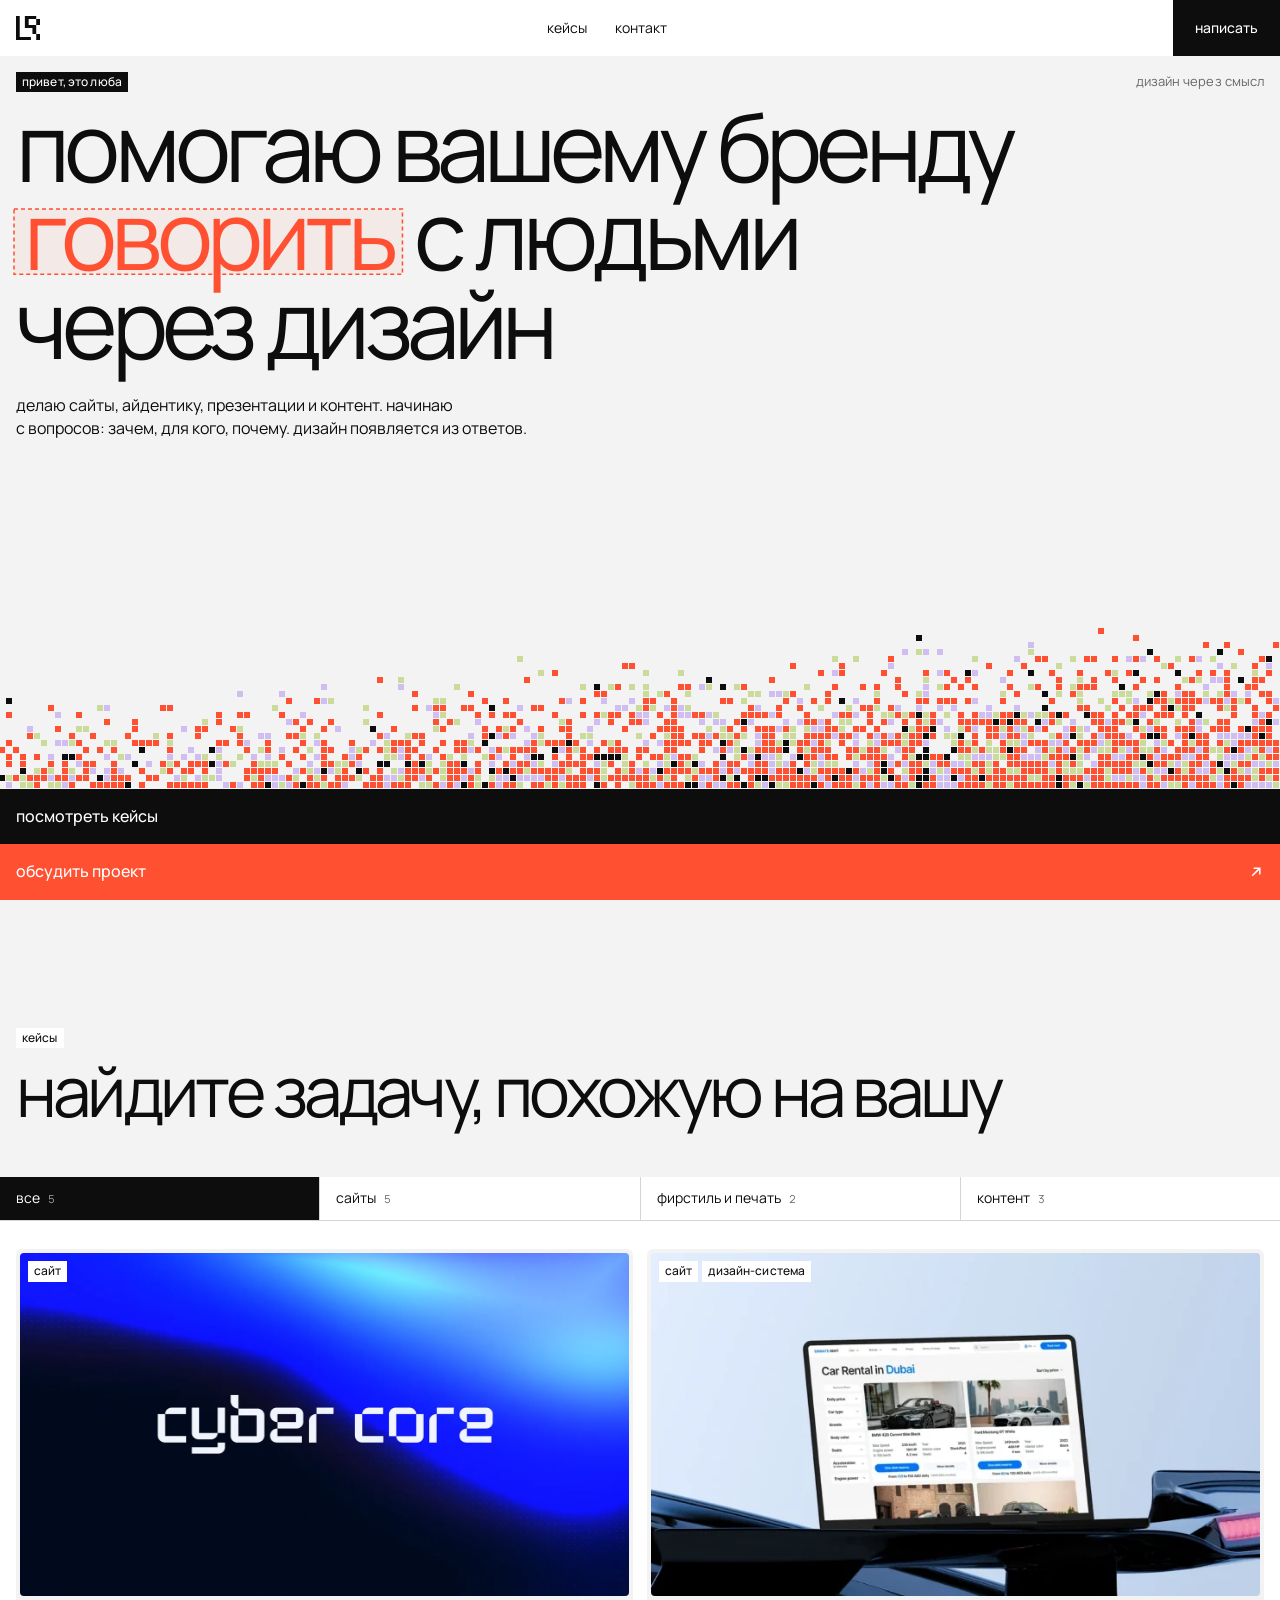
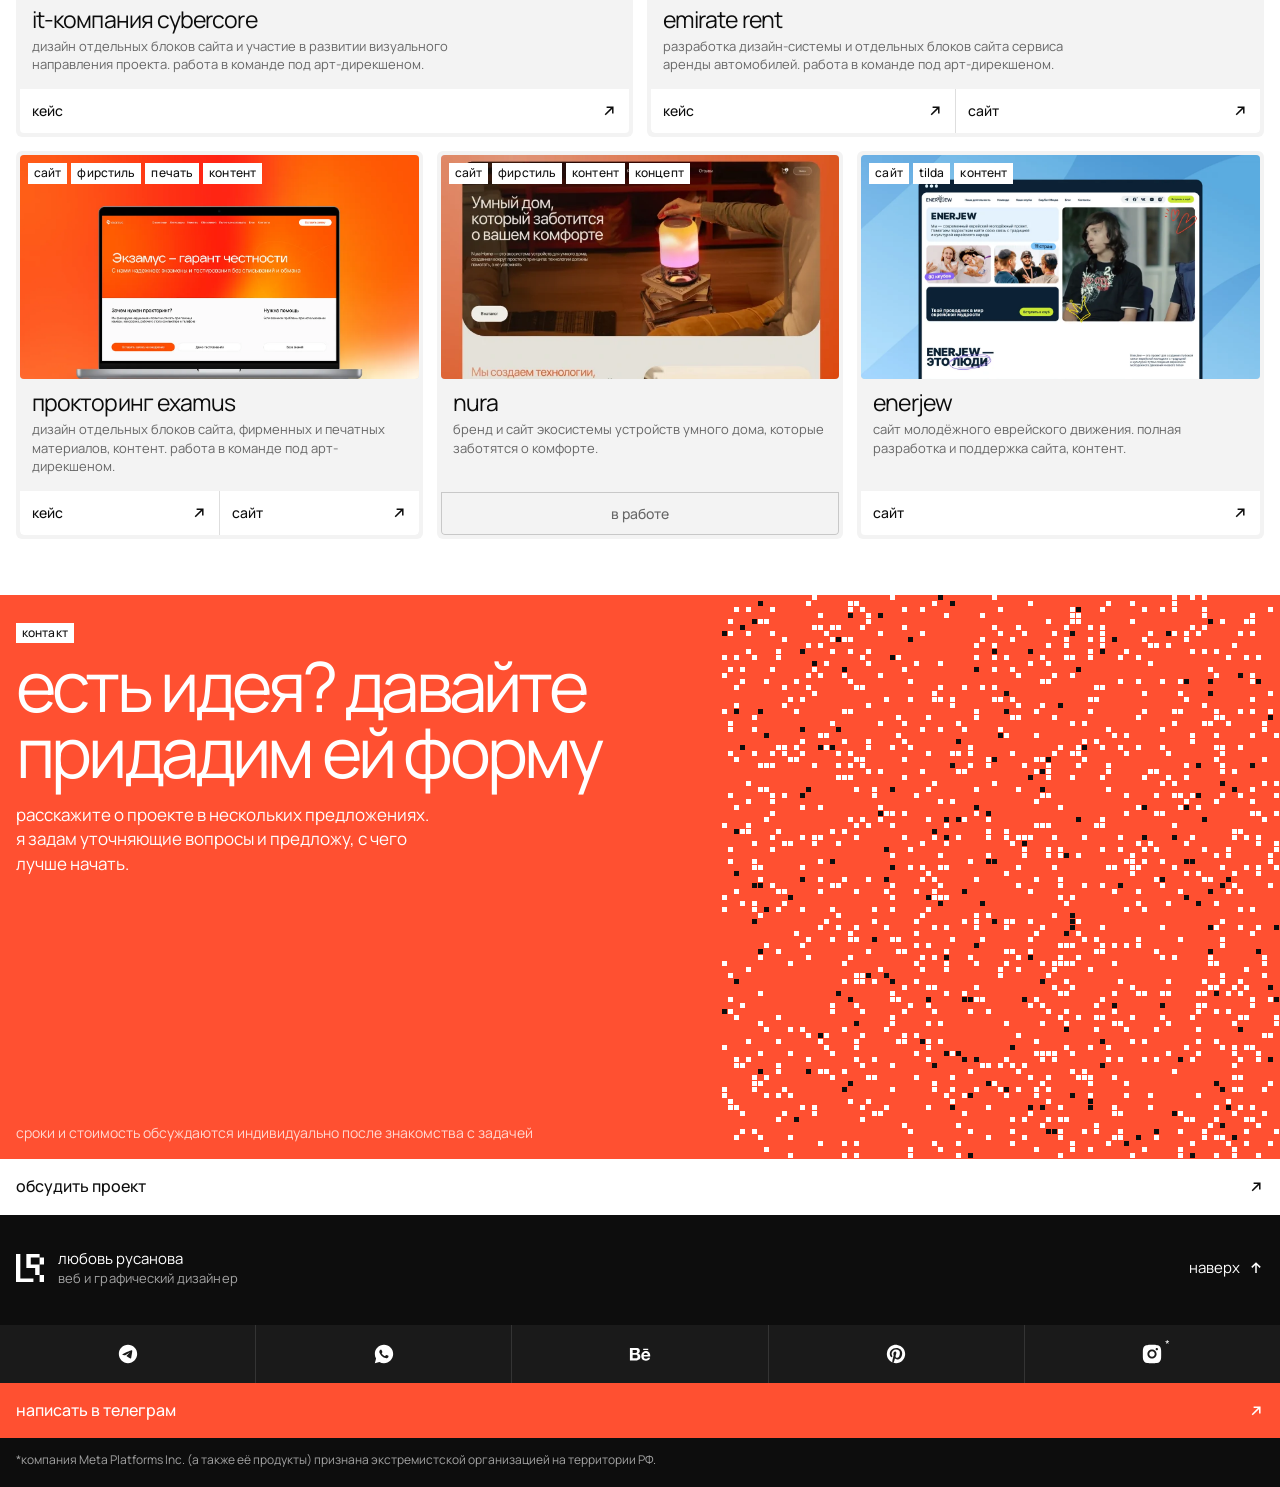
==== commit 721b5a0f: "Кейсы: белая панель, липкие бейджи, обложки 16:9; подвал «наверх» Co-Authored-By: Claude Opus 5.5 <n" ====
--- a/index.html
+++ b/index.html
@@ -148,26 +148,40 @@
 .hero{display:flex;flex-direction:column;margin:calc(-1*var(--edge)) calc(-1*var(--edge)) 0;padding:var(--edge) var(--edge) 0;min-height:calc(100svh - var(--head));overflow:hidden}
 .hero-top{display:flex;justify-content:space-between;align-items:flex-start;gap:12px;margin-bottom:10px}
 .hero h1{padding-bottom:.14em}
-.hero-say{max-width:46ch;margin-top:14px;font-size:16px}
+.hero-say{max-width:64ch;margin-top:14px;font-size:16px;text-wrap:balance}
 canvas.eat{display:block;margin:auto calc(-1*var(--edge)) 0;width:calc(100% + 2*var(--edge));height:clamp(130px,22vh,250px);flex:none}
 
 /* 2. кейсы: бейджи и сетка в одном экране */
-.stage{display:flex;flex-direction:column;gap:var(--gap);height:clamp(560px,calc(100svh - var(--head) - var(--edge)),860px);scroll-margin-top:var(--head)}
-.mosaic{flex:1;min-height:0;display:grid;grid-template-columns:repeat(12,minmax(0,1fr));grid-template-rows:repeat(2,minmax(0,1fr));gap:var(--gap)}
-.stage.one{height:auto}
-.stage.one .mosaic{flex:none;height:clamp(340px,calc((100svh - var(--head) - var(--edge)) * .6),520px)}
-.case{grid-column:span var(--span,4);background:var(--card);border-radius:var(--r);overflow:hidden;display:flex;flex-direction:column;min-width:0;min-height:0}
+.stage{scroll-margin-top:var(--head)}
+#filters{position:sticky;top:var(--head);z-index:30;background:#D4D4D4;border-bottom:1px solid #D4D4D4;transition:transform .3s ease,opacity .3s ease}
+#filters.gone{transform:translateY(-100%);opacity:0;pointer-events:none}
+#filters button[data-f="site"][aria-pressed="true"]{background:var(--accent);color:#fff}
+#filters button[data-f="site"][aria-pressed="true"] i{color:rgb(255 255 255 / .75)}
+#filters button[data-f="identity"][aria-pressed="true"]{background:var(--lil);color:var(--ink)}
+#filters button[data-f="content"][aria-pressed="true"]{background:var(--lime);color:var(--ink)}
+#filters button[data-f="identity"][aria-pressed="true"] i,#filters button[data-f="content"][aria-pressed="true"] i{color:rgb(13 13 13 / .6)}
+.panel{background:var(--card);margin:0 calc(-1*var(--edge));padding:28px var(--edge) calc(var(--edge) + 40px)}
+#contact{margin-top:0}
+.mosaic{display:grid;grid-template-columns:repeat(12,minmax(0,1fr));gap:14px}
+.case{grid-column:span var(--span,4);background:var(--bg);border-radius:var(--r);overflow:hidden;display:flex;flex-direction:column;min-width:0;padding:4px}
 .case[hidden]{display:none}
 .case.in{animation:stepin .4s ease both}
 @keyframes stepin{from{opacity:0;transform:translateY(8px)}to{opacity:1;transform:none}}
-.cover{position:relative;flex:1;min-height:70px;margin:4px 4px 0;border-radius:4px;overflow:hidden;background:var(--bg)}
+.cover{position:relative;aspect-ratio:16/9;border-radius:4px;overflow:hidden;background:var(--ph)}
 .cover img{position:absolute;inset:0;width:100%;height:100%;object-fit:cover;transition:transform .6s ease}
 .cover .tags{position:absolute;left:8px;top:8px;right:8px}
-.case-body{padding:12px var(--tp) 14px;display:flex;flex-direction:column;gap:6px}
-.case h3{font-size:clamp(1.2rem,1.7vw,1.6rem);letter-spacing:-.04em}
+.case-body{flex:1;padding:12px 12px 16px;display:flex;flex-direction:column;gap:6px}
+.case h3{font-size:clamp(1.25rem,1.8vw,1.75rem);letter-spacing:-.04em}
 .case-body p{font-size:13px;line-height:1.4;color:var(--mute);max-width:52ch}
+.case .bars{border-radius:0 0 4px 4px;overflow:hidden}
+.case .bars.row{background:var(--line);gap:1px}
+.bar.cb{background:#fff;color:var(--ink);padding:14px 12px;font-size:14px;transition:color var(--ease)}
+.bar.wip{background:var(--bg);color:var(--mute);box-shadow:inset 0 0 0 1px #C8C8C8;border-radius:0 0 4px 4px;cursor:default;justify-content:center;transition:none}
+.case .bars.row:has(.wip){background:transparent}
 .invite{background:var(--ink);color:#fff}
-.invite-in{flex:1;display:flex;flex-direction:column;justify-content:space-between;gap:12px;padding:var(--tp)}
+.invite-in{flex:1;display:flex;flex-direction:column;justify-content:space-between;gap:20px;padding:12px}
+.invite.wide .invite-in{flex-direction:row;justify-content:space-between;align-items:flex-end;gap:32px;min-height:220px}
+.invite.wide .invite-in > div{max-width:36em}
 .invite canvas{display:block;width:132px;height:120px;flex:none}
 .invite h3{font-size:clamp(1.6rem,2.4vw,2.4rem);letter-spacing:-.045em}
 .invite p{font-size:14px;max-width:34ch;color:var(--mute-dark);margin-top:8px}
@@ -253,8 +267,8 @@
 .foot-top{display:grid;grid-template-columns:minmax(0,1.25fr) minmax(0,1fr);gap:28px 24px;padding:32px var(--gx) 36px}
 .foot .logo{color:#fff;width:28px;height:28px;align-self:auto;flex:none}
 .foot-me{display:flex;gap:14px;align-items:center}
-.foot-nav{display:grid;grid-template-columns:auto auto;justify-content:start;gap:0 44px;font-size:15px}
-.foot-nav a{padding:9px 0;text-decoration:none;transition:color var(--ease)}
+.foot-up{justify-self:end;align-self:center;display:inline-flex;align-items:center;gap:8px;padding:10px 0;font-size:15px;text-decoration:none;transition:color var(--ease)}
+.foot-up .ar{width:16px;height:16px}
 .foot .bar,.menu .bar{padding-left:var(--gx);padding-right:var(--gx)}
 
 /* заметки: не часть сайта */
@@ -267,12 +281,15 @@
 @media (hover:hover){
   .bar:hover{background:var(--ink)}
   .bar.ink:hover{background:var(--accent)}
+  .hero .bar:not(.ink):hover{background:#fff;color:var(--accent)}
+  .bar.cb:not(.wip):hover{background:#fff;color:var(--accent)}
+  .bar.wip:hover{background:var(--bg);color:var(--mute)}
   .bar.go-cases:hover{background:var(--lil);color:var(--ink)}
   .bar.white:hover{background:var(--ink);color:#fff}
   .dark .bar:not(.ink):not(.white):hover,.foot .bar:hover,.menu .bar:hover{background:#fff;color:var(--ink)}
   .seg button:hover{background:var(--ink);color:#fff}
   .seg button:hover i{color:var(--mute-dark)}
-  .top nav a:hover,.menu-links a:hover,.foot-nav a:hover{color:var(--accent)}
+  .top nav a:hover,.menu-links a:hover,.foot-up:hover{color:var(--accent)}
   .hb.ink:hover{background:var(--accent)}
   .hb.menu-btn:hover{background:var(--accent);color:#fff}
   .soc-row a:hover{background:var(--accent)}
@@ -284,10 +301,9 @@
 @media (max-width:1000px){
   .top nav{display:none}
   .hb.menu-btn{display:flex}
-  .stage{height:auto}
-  .mosaic,.stage.one .mosaic{grid-template-columns:1fr 1fr;grid-template-rows:none !important;height:auto}
-  .case{grid-column:auto}
-  .cover{flex:none;aspect-ratio:16/9}
+  .mosaic{grid-template-columns:1fr 1fr}
+  .case{grid-column:auto !important}
+  .case.odd-last{grid-column:1/-1 !important}
   .sv-body{grid-template-columns:1fr;gap:36px;min-height:0}
   .car{min-height:380px}
   .cta{grid-template-columns:1fr;grid-template-areas:"txt" "pix" "note" "bar";grid-template-rows:auto;min-height:0}
@@ -305,10 +321,12 @@
   .seg{grid-auto-flow:row;grid-template-columns:1fr 1fr}
   .seg button{padding-top:14px;padding-bottom:14px;justify-content:space-between}
   .seg.main button{padding-top:18px;padding-bottom:18px;font-size:1.15rem}
-  .mosaic{display:flex;flex-direction:column}
+  .panel{padding:20px var(--edge) calc(var(--edge) + 20px)}
+  .mosaic{display:flex;flex-direction:column;gap:12px}
+  .invite.wide .invite-in{flex-direction:column;align-items:flex-start;min-height:0;gap:12px}
   .case h3{font-size:1.5rem}
   .case-body p{font-size:14px}
-  .bar.sm{padding:15px var(--tp);font-size:15px}
+  .bar.sm,.bar.cb{padding:15px 12px;font-size:15px}
   .say-t{font-size:calc((100vw - 2*var(--edge)) / 9.75);gap:.12em}
   .say-t .s1{white-space:normal}
   .say-t .s2,.say-t .s3,.say-t .s4{margin-left:0}
@@ -323,8 +341,7 @@
   .pr-shape{order:-1;min-height:120px}
   .pr-item h3{font-size:calc((100vw - 2*var(--edge) - 2*var(--tp)) / 8.5)}
   .foot-top{grid-template-columns:1fr;padding-bottom:28px}
-  .foot-nav{grid-template-columns:1fr 1fr;gap:0 16px}
-  .foot-nav a{padding:12px 0}
+  .foot-up{justify-self:start}
   .cur b{left:auto;right:6px;top:22px;font-size:12px;padding:5px 7px}
 }
 @media (prefers-reduced-motion:reduce){
@@ -343,6 +360,7 @@
   <symbol id="lr" viewBox="0 0 20 20"><path fill="currentColor" d="M3.10845 17.5H12.4347V20H0V0H3.10845V17.5ZM20 20H16.8504V15H20V20ZM16.8504 2.5H10.5512V7.5H16.8504V15H13.7008V10H10.5512V10.0039H7.40157V0H16.8504V2.5ZM20 7.5H16.8504V2.5H20V7.5Z"/></symbol>
   <symbol id="ar" viewBox="0 0 16 16"><path d="M4.2 11.8 11.6 4.4M5.6 4.2h6.2v6.2" fill="none" stroke="currentColor" stroke-width="1.5"/></symbol>
   <symbol id="al" viewBox="0 0 16 16"><path d="M13 8H3.4M7.4 3.8 3.2 8l4.2 4.2" fill="none" stroke="currentColor" stroke-width="1.5"/></symbol>
+  <symbol id="au" viewBox="0 0 16 16"><path d="M8 13V3.4M3.8 7.4 8 3.2l4.2 4.2" fill="none" stroke="currentColor" stroke-width="1.5"/></symbol>
   <symbol id="arr" viewBox="0 0 16 16"><path d="M3 8h9.6M8.6 3.8 12.8 8l-4.2 4.2" fill="none" stroke="currentColor" stroke-width="1.5"/></symbol>
 </svg>
 
@@ -406,42 +424,38 @@
       <div class="seg bleed" id="filters" role="group" aria-label="Фильтр кейсов">
         <button type="button" data-f="all" aria-pressed="true">все <i class="num">5</i></button>
         <button type="button" data-f="site" aria-pressed="false">сайты <i class="num">5</i></button>
-        <button type="button" data-f="identity" aria-pressed="false">фирстиль и&nbsp;печать <i class="num">1</i></button>
-        <button type="button" data-f="content" aria-pressed="false">контент <i class="num">2</i></button>
+        <button type="button" data-f="identity" aria-pressed="false">фирстиль и&nbsp;печать <i class="num">2</i></button>
+        <button type="button" data-f="content" aria-pressed="false">контент <i class="num">3</i></button>
       </div>
+      <div class="panel">
       <div class="mosaic" id="mosaic">
         <article class="case" data-type="site">
           <div class="cover"><img src="assets/v2/cybercore.webp" alt="CyberCore: обложка проекта" width="1400" height="864"><div class="tags"><span class="tag">сайт</span></div></div>
           <div class="case-body"><h3>it-компания cybercore</h3><p>дизайн отдельных блоков сайта и&nbsp;участие в&nbsp;развитии визуального направления проекта. работа в&nbsp;команде под арт-дирекшеном.</p></div>
-          <div class="bars flush row"><a class="bar ink sm" href="https://www.behance.net/gallery/222934079/CYBER-CORE-Brand-identity-Web-design" target="_blank" rel="noopener">кейс <svg class="ar" aria-hidden="true"><use href="#ar"/></svg></a></div>
+          <div class="bars flush row"><a class="bar cb" href="https://www.behance.net/gallery/222934079/CYBER-CORE-Brand-identity-Web-design" target="_blank" rel="noopener">кейс <svg class="ar" aria-hidden="true"><use href="#ar"/></svg></a></div>
         </article>
         <article class="case" data-type="site">
           <div class="cover"><img src="assets/v2/emirate.webp" alt="Emirate Rent: сайт на экране ноутбука" width="706" height="442" loading="lazy"><div class="tags"><span class="tag">сайт</span><span class="tag">дизайн-система</span></div></div>
           <div class="case-body"><h3>emirate rent</h3><p>разработка дизайн-системы и&nbsp;отдельных блоков сайта сервиса аренды автомобилей. работа в&nbsp;команде под арт-дирекшеном.</p></div>
-          <div class="bars flush row"><a class="bar ink sm" href="https://www.behance.net/gallery/212806997/Emiraterent-Car-Rental-Service-in-Dubai" target="_blank" rel="noopener">кейс <svg class="ar" aria-hidden="true"><use href="#ar"/></svg></a><a class="bar ink sm" href="http://emiarate.rent/" target="_blank" rel="noopener">сайт <svg class="ar" aria-hidden="true"><use href="#ar"/></svg></a></div>
+          <div class="bars flush row"><a class="bar cb" href="https://www.behance.net/gallery/212806997/Emiraterent-Car-Rental-Service-in-Dubai" target="_blank" rel="noopener">кейс <svg class="ar" aria-hidden="true"><use href="#ar"/></svg></a><a class="bar cb" href="http://emiarate.rent/" target="_blank" rel="noopener">сайт <svg class="ar" aria-hidden="true"><use href="#ar"/></svg></a></div>
         </article>
         <article class="case" data-type="site identity content">
           <div class="cover"><img src="assets/v2/examus.webp" alt="Examus: сайт на экране ноутбука" width="1200" height="673" loading="lazy"><div class="tags"><span class="tag">сайт</span><span class="tag">фирстиль</span><span class="tag">печать</span><span class="tag">контент</span></div></div>
           <div class="case-body"><h3>прокторинг examus</h3><p>дизайн отдельных блоков сайта, фирменных и&nbsp;печатных материалов, контент. работа в&nbsp;команде под арт-дирекшеном.</p></div>
-          <div class="bars flush row"><a class="bar ink sm" href="https://www.behance.net/gallery/212358379/sistema-proktoringa-ekzamus-rebrending" target="_blank" rel="noopener">кейс <svg class="ar" aria-hidden="true"><use href="#ar"/></svg></a><a class="bar ink sm" href="https://ru.examus.net/" target="_blank" rel="noopener">сайт <svg class="ar" aria-hidden="true"><use href="#ar"/></svg></a></div>
+          <div class="bars flush row"><a class="bar cb" href="https://www.behance.net/gallery/212358379/sistema-proktoringa-ekzamus-rebrending" target="_blank" rel="noopener">кейс <svg class="ar" aria-hidden="true"><use href="#ar"/></svg></a><a class="bar cb" href="https://ru.examus.net/" target="_blank" rel="noopener">сайт <svg class="ar" aria-hidden="true"><use href="#ar"/></svg></a></div>
         </article>
-        <article class="case" data-type="site">
-          <div class="cover"><img src="assets/v2/nura.webp" alt="Nura: первый экран сайта" width="706" height="439" loading="lazy" style="object-position:left top"><div class="tags"><span class="tag">личный проект</span><span class="tag">в&nbsp;работе</span></div></div>
-          <div class="case-body"><h3>nura</h3><p>концепт бренда и&nbsp;сайта для экосистемы устройств умного дома.</p></div>
+        <article class="case" data-type="site identity content">
+          <div class="cover"><img src="assets/v2/nura.webp" alt="Nura: первый экран сайта" width="706" height="439" loading="lazy" style="object-position:left top"><div class="tags"><span class="tag">сайт</span><span class="tag">фирстиль</span><span class="tag">контент</span><span class="tag">концепт</span></div></div>
+          <div class="case-body"><h3>nura</h3><p>бренд и&nbsp;сайт экосистемы устройств умного дома, которые заботятся о&nbsp;комфорте.</p></div>
+          <div class="bars flush row"><span class="bar cb wip">в&nbsp;работе</span></div>
         </article>
         <article class="case" data-type="site content">
           <div class="cover"><img src="assets/v2/enerjew.webp" alt="EnerJew: главная страница сайта" width="1200" height="785" loading="lazy" style="object-position:center 12%"><div class="tags"><span class="tag">сайт</span><span class="tag">tilda</span><span class="tag">контент</span></div></div>
           <div class="case-body"><h3>enerjew</h3><p>сайт молодёжного еврейского движения. полная разработка и&nbsp;поддержка сайта, контент.</p></div>
-          <div class="bars flush row"><a class="bar ink sm" href="https://enerjew.org" target="_blank" rel="noopener">сайт <svg class="ar" aria-hidden="true"><use href="#ar"/></svg></a></div>
-        </article>
-        <article class="case invite" id="invite">
-          <div class="invite-in">
-            <canvas id="invitePix" role="img" aria-label="Вопрос из пикселей превращается в сердце"></canvas>
-            <div><h3>ваш проект</h3><p>есть задача или идея? давайте разберёмся, каким должен быть её дизайн.</p></div>
-          </div>
-          <div class="bars flush"><a class="bar" href="https://t.me/lyuba_rusanova" target="_blank" rel="noopener">обсудить проект <svg class="ar" aria-hidden="true"><use href="#ar"/></svg></a></div>
+          <div class="bars flush row"><a class="bar cb" href="https://enerjew.org" target="_blank" rel="noopener">сайт <svg class="ar" aria-hidden="true"><use href="#ar"/></svg></a></div>
         </article>
       </div>
+    </div>
     </div>
   </section>
 
@@ -468,11 +482,7 @@
         <div class="small mute" style="color:#A3A3A3">веб и&nbsp;графический дизайнер</div>
       </div>
     </div>
-    <nav class="foot-nav" aria-label="Разделы в подвале">
-      <a href="#home">первый экран</a>
-      <a href="#cases">кейсы</a>
-                  <a href="#contact">контакт</a>
-    </nav>
+    <a class="foot-up" href="#home">наверх <svg class="ar" aria-hidden="true"><use href="#au"/></svg></a>
   </div>
   <div class="soc-row"><a href="https://t.me/lyuba_rusanova" target="_blank" rel="noopener" aria-label="Telegram"><svg aria-hidden="true" viewBox="0 0 24 24" fill="currentColor" xmlns="http://www.w3.org/2000/svg"><path d="M22 12C22 17.5228 17.5228 22 12 22C6.47715 22 2 17.5228 2 12C2 6.47715 6.47715 2 12 2C17.5228 2 22 6.47715 22 12ZM12.3584 9.38246C11.3857 9.78702 9.4418 10.6244 6.5266 11.8945C6.05321 12.0827 5.80524 12.2669 5.78266 12.4469C5.74451 12.7513 6.12561 12.8711 6.64458 13.0343C6.71517 13.0565 6.78832 13.0795 6.8633 13.1039C7.37388 13.2698 8.06071 13.464 8.41776 13.4717C8.74164 13.4787 9.10313 13.3452 9.50222 13.0711C12.226 11.2325 13.632 10.3032 13.7203 10.2832C13.7826 10.269 13.8689 10.2513 13.9273 10.3032C13.9858 10.3552 13.98 10.4536 13.9739 10.48C13.9361 10.641 12.4401 12.0318 11.666 12.7515C11.4351 12.9661 11.2101 13.1853 10.9833 13.4039C10.509 13.8611 10.1533 14.204 11.003 14.764C11.8644 15.3317 12.7323 15.8982 13.5724 16.4971C13.9867 16.7925 14.359 17.0579 14.8188 17.0156C15.0861 16.991 15.3621 16.7397 15.5022 15.9903C15.8335 14.2193 16.4847 10.3821 16.6352 8.80083C16.6484 8.6623 16.6318 8.485 16.6185 8.40717C16.6052 8.32934 16.5773 8.21844 16.4762 8.13635C16.3563 8.03913 16.1714 8.01863 16.0887 8.02009C15.7125 8.02672 15.1355 8.22737 12.3584 9.38246Z"/></svg></a><a href="https://wa.me/77751026931?text=" target="_blank" rel="noopener" aria-label="WhatsApp"><svg aria-hidden="true" viewBox="0 0 24 24" fill="currentColor" xmlns="http://www.w3.org/2000/svg"><path d="M12.001 2C17.5238 2 22.001 6.47715 22.001 12C22.001 17.5228 17.5238 22 12.001 22C10.1671 22 8.44851 21.5064 6.97086 20.6447L2.00516 22L3.35712 17.0315C2.49494 15.5536 2.00098 13.8345 2.00098 12C2.00098 6.47715 6.47813 2 12.001 2ZM8.59339 7.30019L8.39232 7.30833C8.26293 7.31742 8.13607 7.34902 8.02057 7.40811C7.93392 7.45244 7.85348 7.51651 7.72709 7.63586C7.60774 7.74855 7.53857 7.84697 7.46569 7.94186C7.09599 8.4232 6.89729 9.01405 6.90098 9.62098C6.90299 10.1116 7.03043 10.5884 7.23169 11.0336C7.63982 11.9364 8.31288 12.8908 9.20194 13.7759C9.4155 13.9885 9.62473 14.2034 9.85034 14.402C10.9538 15.3736 12.2688 16.0742 13.6907 16.4482C13.6907 16.4482 14.2507 16.5342 14.2589 16.5347C14.4444 16.5447 14.6296 16.5313 14.8153 16.5218C15.1066 16.5068 15.391 16.428 15.6484 16.2909C15.8139 16.2028 15.8922 16.159 16.0311 16.0714C16.0311 16.0714 16.0737 16.0426 16.1559 15.9814C16.2909 15.8808 16.3743 15.81 16.4866 15.6934C16.5694 15.6074 16.6406 15.5058 16.6956 15.3913C16.7738 15.2281 16.8525 14.9166 16.8838 14.6579C16.9077 14.4603 16.9005 14.3523 16.8979 14.2854C16.8936 14.1778 16.8047 14.0671 16.7073 14.0201L16.1258 13.7587C16.1258 13.7587 15.2563 13.3803 14.7245 13.1377C14.6691 13.1124 14.6085 13.1007 14.5476 13.097C14.4142 13.0888 14.2647 13.1236 14.1696 13.2238C14.1646 13.2218 14.0984 13.279 13.3749 14.1555C13.335 14.2032 13.2415 14.3069 13.0798 14.2972C13.0554 14.2955 13.0311 14.292 13.0074 14.2858C12.9419 14.2685 12.8781 14.2457 12.8157 14.2193C12.692 14.1668 12.6486 14.1469 12.5641 14.1105C11.9868 13.8583 11.457 13.5209 10.9887 13.108C10.8631 12.9974 10.7463 12.8783 10.6259 12.7616C10.2057 12.3543 9.86169 11.9211 9.60577 11.4938C9.5918 11.4705 9.57027 11.4368 9.54708 11.3991C9.50521 11.331 9.45903 11.25 9.44455 11.1944C9.40738 11.0473 9.50599 10.9291 9.50599 10.9291C9.50599 10.9291 9.74939 10.663 9.86248 10.5183C9.97128 10.379 10.0652 10.2428 10.125 10.1457C10.2428 9.95633 10.2801 9.76062 10.2182 9.60963C9.93764 8.92565 9.64818 8.24536 9.34986 7.56894C9.29098 7.43545 9.11585 7.33846 8.95659 7.32007C8.90265 7.31384 8.84875 7.30758 8.79459 7.30402C8.66053 7.29748 8.5262 7.29892 8.39232 7.30833L8.59339 7.30019Z"/></svg></a><a href="https://www.behance.net/lyubakravchuk" target="_blank" rel="noopener" aria-label="Behance"><svg aria-hidden="true" viewBox="0 0 24 24" fill="currentColor" xmlns="http://www.w3.org/2000/svg"><path d="M7.44262 5.34998C8.08197 5.34998 8.67213 5.39945 9.21311 5.54786C9.7541 5.6468 10.1967 5.84468 10.5902 6.09203C10.9836 6.33938 11.2787 6.68566 11.4754 7.13089C11.6721 7.57612 11.7705 8.12029 11.7705 8.71393C11.7705 9.40651 11.623 10.0002 11.2787 10.4454C10.9836 10.8906 10.4918 11.2864 9.90164 11.5832C10.7377 11.8305 11.377 12.2758 11.7705 12.8694C12.1639 13.463 12.4098 14.2051 12.4098 15.0461C12.4098 15.7387 12.2623 16.3323 12.0164 16.827C11.7705 17.3217 11.377 17.7669 10.9344 18.0638C10.4918 18.3606 9.95082 18.6079 9.36066 18.7563C8.77049 18.9047 8.18033 19.0037 7.59016 19.0037H1V5.34998H7.44262ZM7.04918 10.8906C7.59016 10.8906 8.03279 10.7422 8.37705 10.4949C8.72131 10.2475 8.86885 9.80227 8.86885 9.2581C8.86885 8.96128 8.81967 8.66446 8.72131 8.46658C8.62295 8.2687 8.47541 8.12029 8.27869 7.97188C8.08197 7.87294 7.88525 7.774 7.63934 7.72453C7.39344 7.67506 7.14754 7.67506 6.85246 7.67506H4V10.8906H7.04918ZM7.19672 16.7281C7.4918 16.7281 7.78689 16.6786 8.03279 16.6291C8.27869 16.5797 8.52459 16.4807 8.72131 16.3323C8.91803 16.1839 9.06557 16.0355 9.21311 15.7881C9.31148 15.5408 9.40984 15.244 9.40984 14.8977C9.40984 14.2051 9.21312 13.7104 8.81967 13.3641C8.42623 13.0673 7.88525 12.9189 7.2459 12.9189H4V16.7281H7.19672ZM16.6885 16.6786C17.082 17.0744 17.6721 17.2722 18.459 17.2722C19 17.2722 19.4918 17.1238 19.8852 16.8765C20.2787 16.5797 20.5246 16.2828 20.623 15.986H23.0328C22.6393 17.1733 22.0492 18.0143 21.2623 18.5585C20.4754 19.0532 19.541 19.35 18.4098 19.35C17.6229 19.35 16.9344 19.2016 16.2951 18.9542C15.6557 18.7069 15.1639 18.3606 14.7213 17.8659C14.2787 17.4206 13.9344 16.8765 13.7377 16.2334C13.4918 15.5903 13.3934 14.8977 13.3934 14.1062C13.3934 13.3641 13.4918 12.6715 13.7377 12.0284C13.9836 11.3853 14.3279 10.8411 14.7705 10.3464C15.2131 9.90121 15.7541 9.50545 16.3443 9.2581C16.9836 9.01075 17.6229 8.86234 18.4098 8.86234C19.2459 8.86234 19.9836 9.01075 20.623 9.35704C21.2623 9.70333 21.7541 10.0991 22.1475 10.6927C22.541 11.2369 22.8361 11.88 23.0328 12.5726C23.1311 13.2652 23.1803 13.9577 23.1311 14.7493H16C16 15.5408 16.2951 16.2828 16.6885 16.6786ZM19.7869 11.4843C19.4426 11.138 18.9016 10.9401 18.2623 10.9401C17.8197 10.9401 17.4754 11.039 17.1803 11.1874C16.8852 11.3358 16.6885 11.5337 16.4918 11.7316C16.2951 11.9295 16.1967 12.1768 16.1475 12.4242C16.0984 12.6715 16.0492 12.8694 16.0492 13.0673H20.4754C20.3771 12.3252 20.1311 11.8305 19.7869 11.4843ZM15.459 6.2899H20.9672V7.62559H15.459V6.2899Z"/></svg></a><a href="https://ru.pinterest.com/lubovwebdesign/" target="_blank" rel="noopener" aria-label="Pinterest"><svg aria-hidden="true" viewBox="0 0 24 24" fill="currentColor" xmlns="http://www.w3.org/2000/svg"><path d="M13.3717 2.09442C8.42512 1.41268 3.73383 4.48505 2.38064 9.29256C1.02745 14.1001 3.42711 19.1692 8.00271 21.1689C7.94264 20.4008 7.99735 19.628 8.16502 18.8761C8.34964 18.0374 9.46121 13.4132 9.46121 13.4132C9.23971 12.9173 9.12893 12.379 9.13659 11.8359C9.13659 10.3509 9.99353 9.24295 11.0597 9.24295C11.4472 9.23718 11.8181 9.40028 12.0758 9.68981C12.3335 9.97934 12.4526 10.3667 12.402 10.751C12.402 11.6512 11.8236 13.0131 11.5228 14.2903C11.4014 14.7656 11.5131 15.2703 11.8237 15.65C12.1343 16.0296 12.6069 16.2389 13.0967 16.2139C14.9944 16.2139 16.2675 13.7825 16.2675 10.9126C16.2675 8.71205 14.8098 7.0655 12.1243 7.0655C10.826 7.01531 9.56388 7.4996 8.63223 8.40543C7.70057 9.31126 7.18084 10.5595 7.19423 11.859C7.16563 12.5722 7.39566 13.2717 7.84194 13.8287C8.01361 13.9564 8.07985 14.1825 8.00425 14.3827C7.9581 14.5673 7.84194 15.0059 7.79578 15.1675C7.77632 15.278 7.70559 15.3728 7.60516 15.4228C7.50473 15.4729 7.38651 15.4724 7.28654 15.4214C5.9019 14.8674 5.24957 13.3439 5.24957 11.6051C5.24957 8.75822 7.63424 5.3497 12.4036 5.3497C16.1998 5.3497 18.723 8.1273 18.723 11.0972C18.723 15.0059 16.5468 17.9451 13.3298 17.9451C12.3526 17.9761 11.4273 17.5061 10.8759 16.6986C10.8759 16.6986 10.2974 19.0146 10.1835 19.4531C9.95101 20.2099 9.60779 20.9281 9.16505 21.5844C10.0877 21.8643 11.0471 22.0044 12.0113 22C14.6636 22.0017 17.2078 20.9484 19.0829 19.072C20.958 17.1957 22.0099 14.6504 22.0069 11.9975C22.004 7.00306 18.3183 2.77616 13.3717 2.09442Z"/></svg></a><a href="https://www.instagram.com/lyubakravchuk" target="_blank" rel="noopener" aria-label="Instagram*"><svg aria-hidden="true" viewBox="0 0 24 24" fill="currentColor" xmlns="http://www.w3.org/2000/svg"><path d="M13.0281 2.00073C14.1535 2.00259 14.7238 2.00855 15.2166 2.02322L15.4107 2.02956C15.6349 2.03753 15.8561 2.04753 16.1228 2.06003C17.1869 2.1092 17.9128 2.27753 18.5503 2.52503C19.2094 2.7792 19.7661 3.12253 20.3219 3.67837C20.8769 4.2342 21.2203 4.79253 21.4753 5.45003C21.7219 6.0867 21.8903 6.81337 21.9403 7.87753C21.9522 8.1442 21.9618 8.3654 21.9697 8.58964L21.976 8.78373C21.9906 9.27647 21.9973 9.84686 21.9994 10.9723L22.0002 11.7179C22.0003 11.809 22.0003 11.903 22.0003 12L22.0002 12.2821L21.9996 13.0278C21.9977 14.1532 21.9918 14.7236 21.9771 15.2163L21.9707 15.4104C21.9628 15.6347 21.9528 15.8559 21.9403 16.1225C21.8911 17.1867 21.7219 17.9125 21.4753 18.55C21.2211 19.2092 20.8769 19.7659 20.3219 20.3217C19.7661 20.8767 19.2069 21.22 18.5503 21.475C17.9128 21.7217 17.1869 21.89 16.1228 21.94C15.8561 21.9519 15.6349 21.9616 15.4107 21.9694L15.2166 21.9757C14.7238 21.9904 14.1535 21.997 13.0281 21.9992L12.2824 22C12.1913 22 12.0973 22 12.0003 22L11.7182 22L10.9725 21.9993C9.8471 21.9975 9.27672 21.9915 8.78397 21.9768L8.58989 21.9705C8.36564 21.9625 8.14444 21.9525 7.87778 21.94C6.81361 21.8909 6.08861 21.7217 5.45028 21.475C4.79194 21.2209 4.23444 20.8767 3.67861 20.3217C3.12278 19.7659 2.78028 19.2067 2.52528 18.55C2.27778 17.9125 2.11028 17.1867 2.06028 16.1225C2.0484 15.8559 2.03871 15.6347 2.03086 15.4104L2.02457 15.2163C2.00994 14.7236 2.00327 14.1532 2.00111 13.0278L2.00098 10.9723C2.00284 9.84686 2.00879 9.27647 2.02346 8.78373L2.02981 8.58964C2.03778 8.3654 2.04778 8.1442 2.06028 7.87753C2.10944 6.81253 2.27778 6.08753 2.52528 5.45003C2.77944 4.7917 3.12278 4.2342 3.67861 3.67837C4.23444 3.12253 4.79278 2.78003 5.45028 2.52503C6.08778 2.27753 6.81278 2.11003 7.87778 2.06003C8.14444 2.04816 8.36564 2.03847 8.58989 2.03062L8.78397 2.02433C9.27672 2.00969 9.8471 2.00302 10.9725 2.00086L13.0281 2.00073ZM12.0003 7.00003C9.23738 7.00003 7.00028 9.23956 7.00028 12C7.00028 14.7629 9.23981 17 12.0003 17C14.7632 17 17.0003 14.7605 17.0003 12C17.0003 9.23713 14.7607 7.00003 12.0003 7.00003ZM12.0003 9.00003C13.6572 9.00003 15.0003 10.3427 15.0003 12C15.0003 13.6569 13.6576 15 12.0003 15C10.3434 15 9.00028 13.6574 9.00028 12C9.00028 10.3431 10.3429 9.00003 12.0003 9.00003ZM17.2503 5.50003C16.561 5.50003 16.0003 6.05994 16.0003 6.74918C16.0003 7.43843 16.5602 7.9992 17.2503 7.9992C17.9395 7.9992 18.5003 7.4393 18.5003 6.74918C18.5003 6.05994 17.9386 5.49917 17.2503 5.50003Z"/></svg><sup aria-hidden="true">*</sup></a></div>
   <a class="bar" href="https://t.me/lyuba_rusanova" target="_blank" rel="noopener">написать в&nbsp;телеграм <svg class="ar" aria-hidden="true"><use href="#ar"/></svg></a>
@@ -612,8 +622,6 @@
     var dust = heart.map(function(p, i){ return {x: Math.floor(rnd(i * 2 + 1) * cols), y: Math.floor(rnd(i * 2 + 2) * rows), c: rnd(i + 99) > .86 ? C.ink : C.white}; });
     return [dust, heart];
   }
-  var inv = new Morph($('invitePix'), {cell: function(){ return 4; }, shapes: inviteShapes, hold: [2400, 2600], dur: 1100, manual: canHover});
-  if (canHover) { $('invite').addEventListener('mouseenter', function(){ inv.to(1); }); $('invite').addEventListener('mouseleave', function(){ inv.to(0); }); }
   new Morph($('ctaPix'), {cell: function(w){ return w < 420 ? 5 : 6; }, shapes: ctaShapes, hold: [1500, 3600]});
 
   /* ---------- меню: экран заполняется крупными пикселями сверху вниз ---------- */
@@ -636,28 +644,46 @@
   document.addEventListener('keydown', function(e){ if (e.key === 'Escape' && menu.classList.contains('open')) setMenu(false); });
 
   /* ---------- кейсы: по бейджу остаются только подходящие карточки ---------- */
-  var SPANS = {1:[12], 2:[8,4], 3:[5,4,3], 4:[7,5,5,7], 5:[5,4,3,7,5], 6:[5,4,3,4,5,3]};
-  var chips = all('#filters button'), cards = all('#mosaic .case'), mosaic = $('mosaic');
+  /* сетка без пустот: ряды по 2 или 3 кейса, обложки 16:9 */
+  var chips = all('#filters button'), cards = all('#mosaic .case[data-type]'), stage = $('stage');
+  var SPANS = {1:[6], 2:[6,6], 3:[4,4,4], 4:[6,6,6,6], 5:[6,6,4,4,4], 6:[4,4,4,4,4,4]};
   function filter(f, animate){
     var vis = cards.filter(function(c){
-      var ok = f === 'all' || !c.dataset.type || c.dataset.type.split(' ').indexOf(f) >= 0;
-      c.hidden = !ok; return ok;
+      var ok = f === 'all' || c.dataset.type.split(' ').indexOf(f) >= 0;
+      c.hidden = !ok; c.classList.remove('odd-last'); return ok;
     });
-    var sp = SPANS[vis.length] || SPANS[6];
+    var sp = SPANS[vis.length] || [];
     vis.forEach(function(c, i){
-      c.style.setProperty('--span', sp[i]);
+      c.style.setProperty('--span', sp[i] || 4);
       if (animate) { c.classList.remove('in'); void c.offsetWidth; c.classList.add('in'); }
     });
-    mosaic.style.gridTemplateRows = 'repeat(' + (vis.length > 3 ? 2 : 1) + ',minmax(0,1fr))';
-    $('stage').classList.toggle('one', vis.length <= 3);
+    if (vis.length % 2) vis[vis.length - 1].classList.add('odd-last');
   }
   chips.forEach(function(ch){
     ch.addEventListener('click', function(){
       chips.forEach(function(c){ c.setAttribute('aria-pressed', c === ch ? 'true' : 'false'); });
       filter(ch.dataset.f, true);
+      var top = stage.getBoundingClientRect().top, head = document.querySelector('.top').offsetHeight;
+      if (top < head - 2) window.scrollTo({top: window.scrollY + top - head, behavior: reduce ? 'auto' : 'smooth'});
     });
   });
   filter('all', false);
+
+  /* бейджи прилипают под шапкой и уходят, когда середина последнего кейса уже прошла под ними */
+  (function(){
+    var bar = $('filters'), tick = false;
+    function upd(){
+      tick = false;
+      var vis = cards.filter(function(c){ return !c.hidden; }), last = vis[vis.length - 1];
+      if (!last) return;
+      var r = last.getBoundingClientRect(), line = document.querySelector('.top').offsetHeight + bar.offsetHeight;
+      bar.classList.toggle('gone', r.top + r.height / 2 < line);
+    }
+    window.addEventListener('scroll', function(){ if (!tick) { tick = true; requestAnimationFrame(upd); } }, {passive: true});
+    window.addEventListener('resize', upd);
+    chips.forEach(function(ch){ ch.addEventListener('click', function(){ setTimeout(upd, 450); }); });
+    upd();
+  })();
 
 })();
 </script>
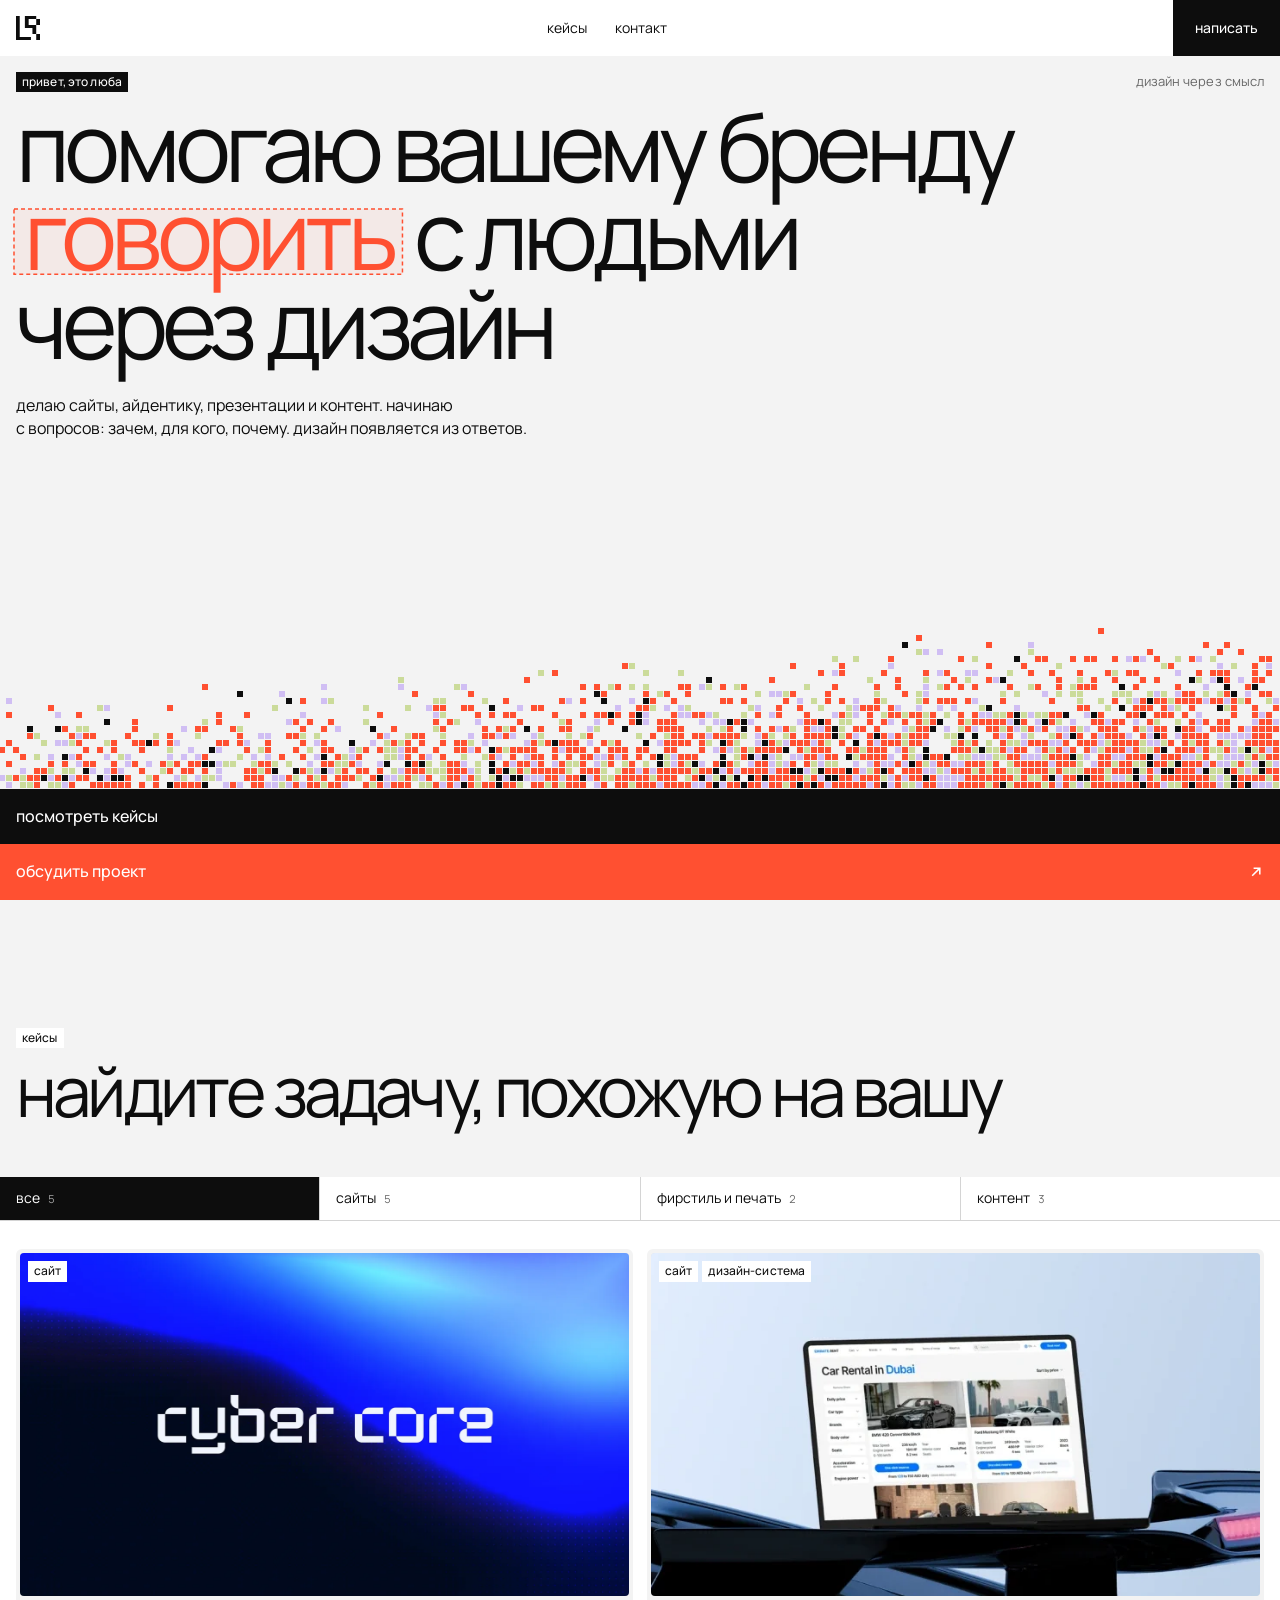
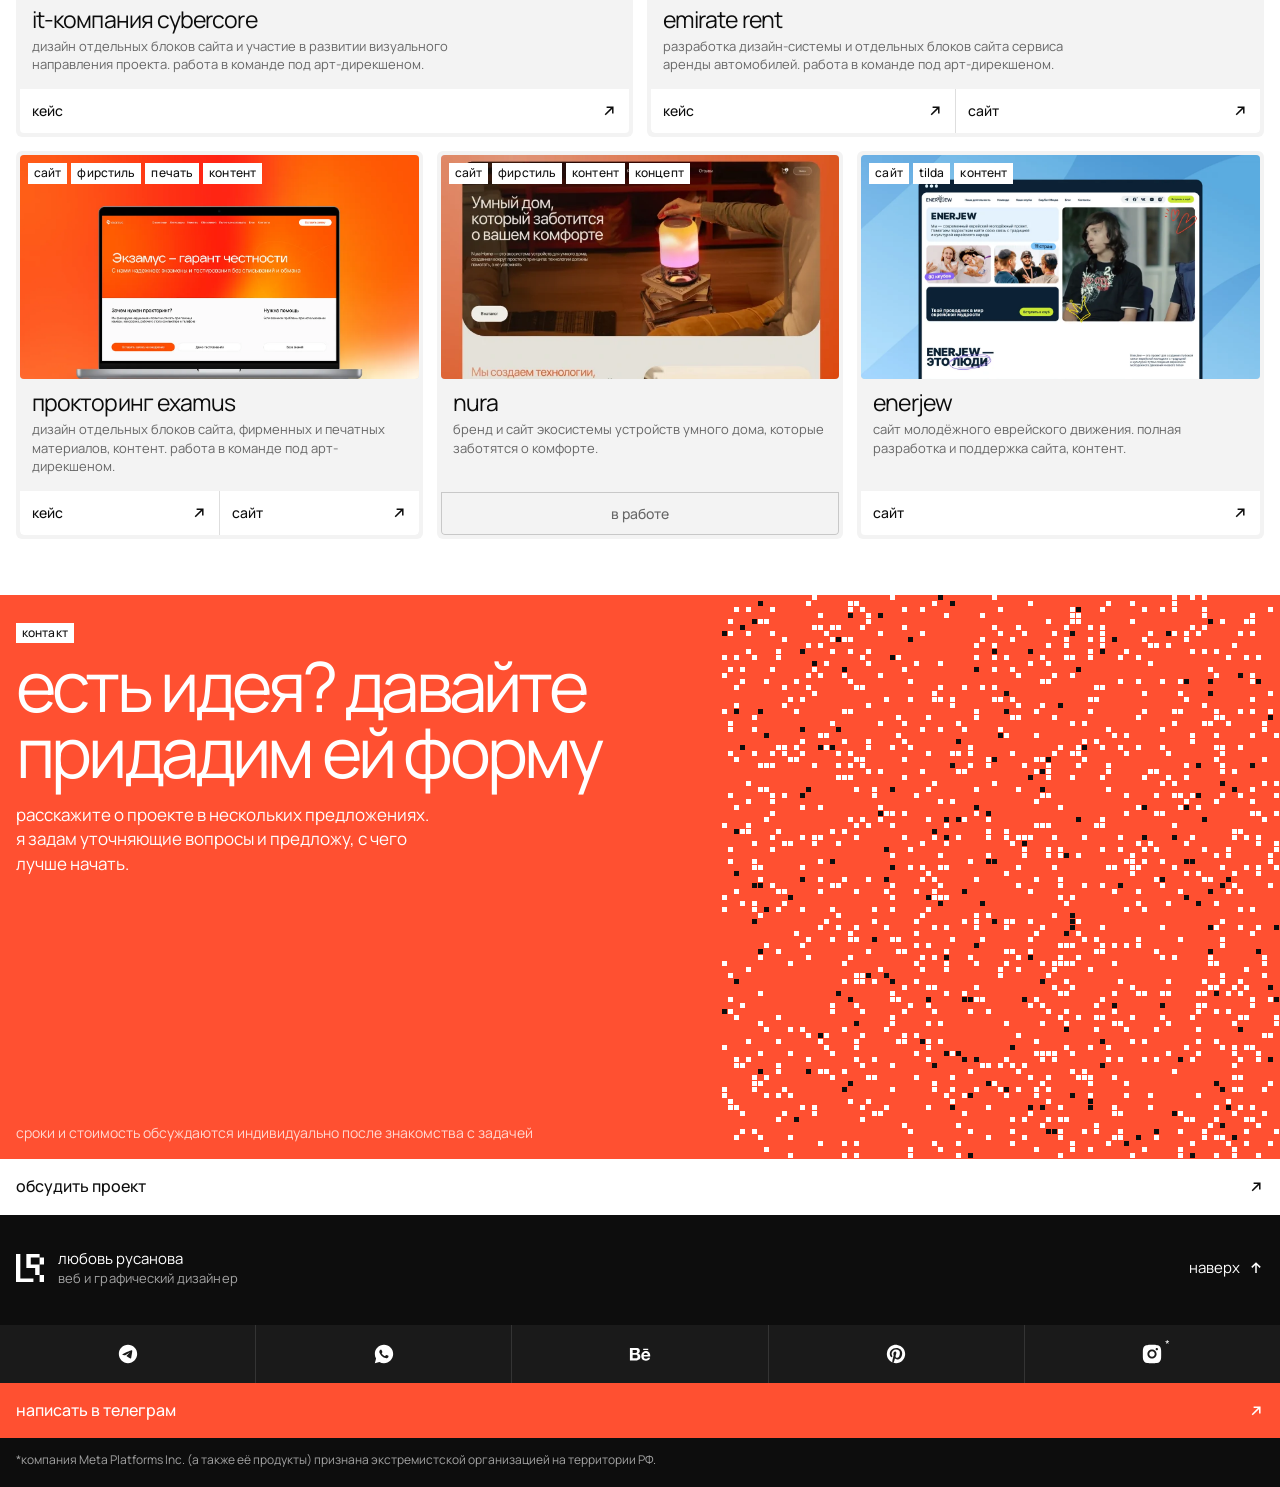
==== commit 3e13342d: "Превью для соцсетей: скрин первого экрана и og-теги Co-Authored-By: Claude Opus 5.5 <noreply@anthrop" ====
--- a/index.html
+++ b/index.html
@@ -7,6 +7,19 @@
 <meta name="description" content="Любовь Русанова — веб и графический дизайнер. Помогаю бренду говорить с людьми через дизайн: сайты, айдентика, презентации и контент.">
 <title>Любовь Русанова — дизайнер</title>
 <link rel="icon" type="image/svg+xml" href="assets/v2/lr.svg">
+<link rel="canonical" href="https://lyubov.site/">
+<meta property="og:type" content="website">
+<meta property="og:site_name" content="Любовь Русанова">
+<meta property="og:locale" content="ru_RU">
+<meta property="og:url" content="https://lyubov.site/">
+<meta property="og:title" content="Любовь Русанова — дизайнер">
+<meta property="og:description" content="Любовь Русанова — веб и графический дизайнер. Помогаю бренду говорить с людьми через дизайн: сайты, айдентика, презентации и контент.">
+<meta property="og:image" content="https://lyubov.site/assets/v2/og.jpg">
+<meta property="og:image:width" content="1200">
+<meta property="og:image:height" content="630">
+<meta property="og:image:alt" content="Первый экран сайта: «помогаю вашему бренду говорить с людьми через дизайн»">
+<meta name="twitter:card" content="summary_large_image">
+<meta name="twitter:image" content="https://lyubov.site/assets/v2/og.jpg">
 <script>document.documentElement.classList.add('js')</script>
 <link rel="preconnect" href="https://fonts.googleapis.com">
 <link rel="preconnect" href="https://fonts.gstatic.com" crossorigin>
